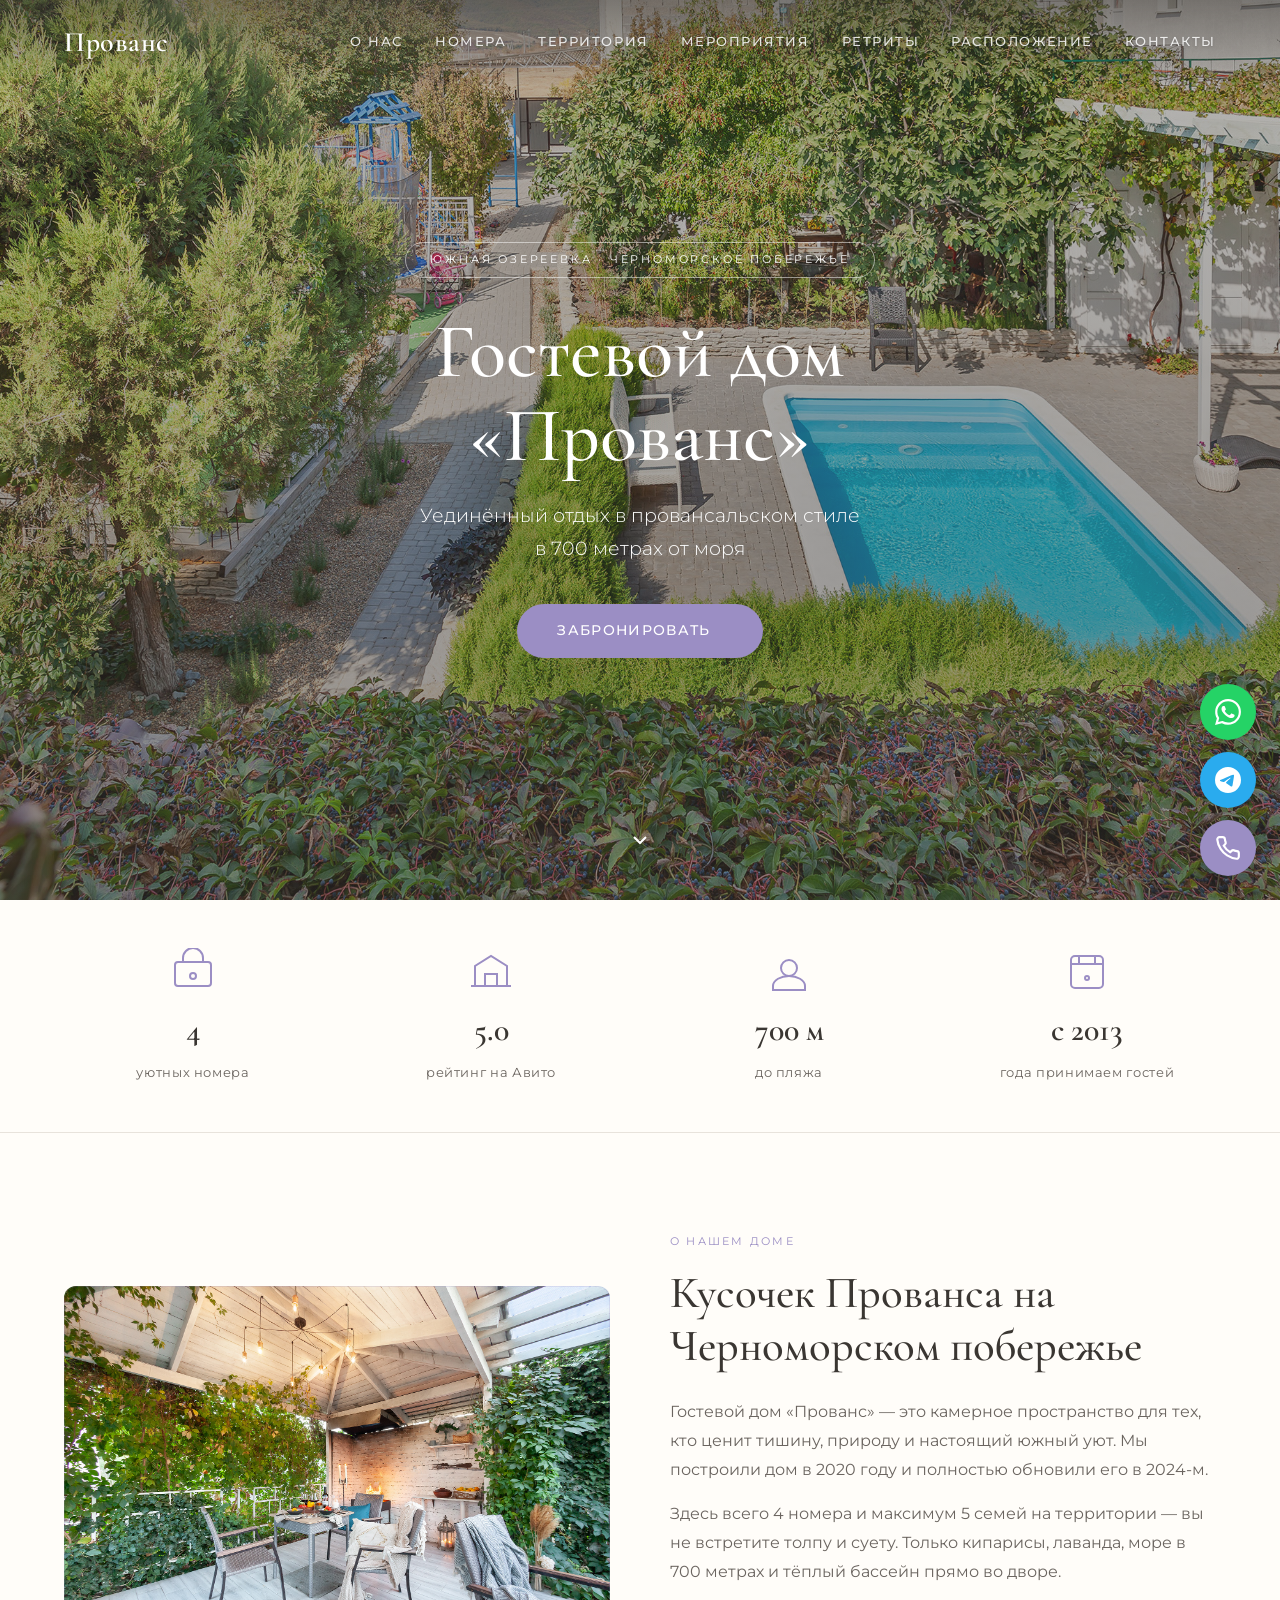
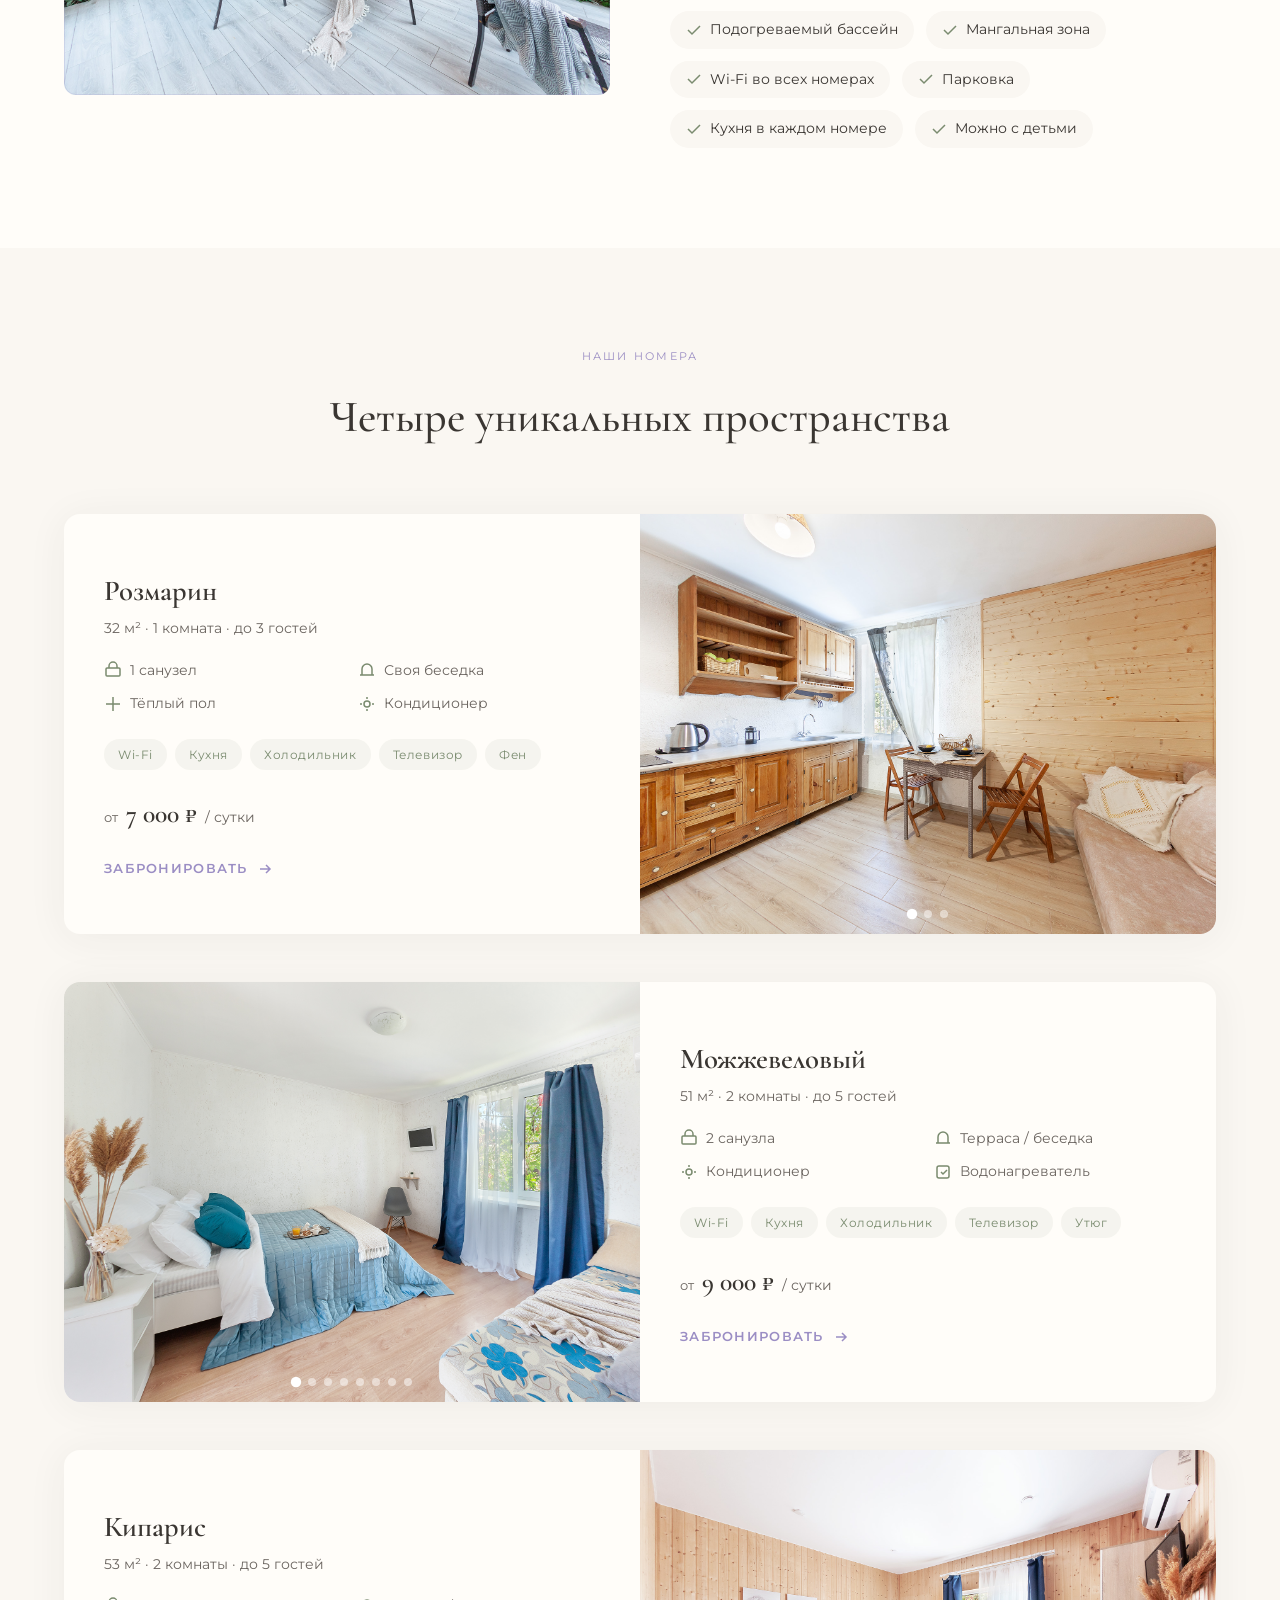
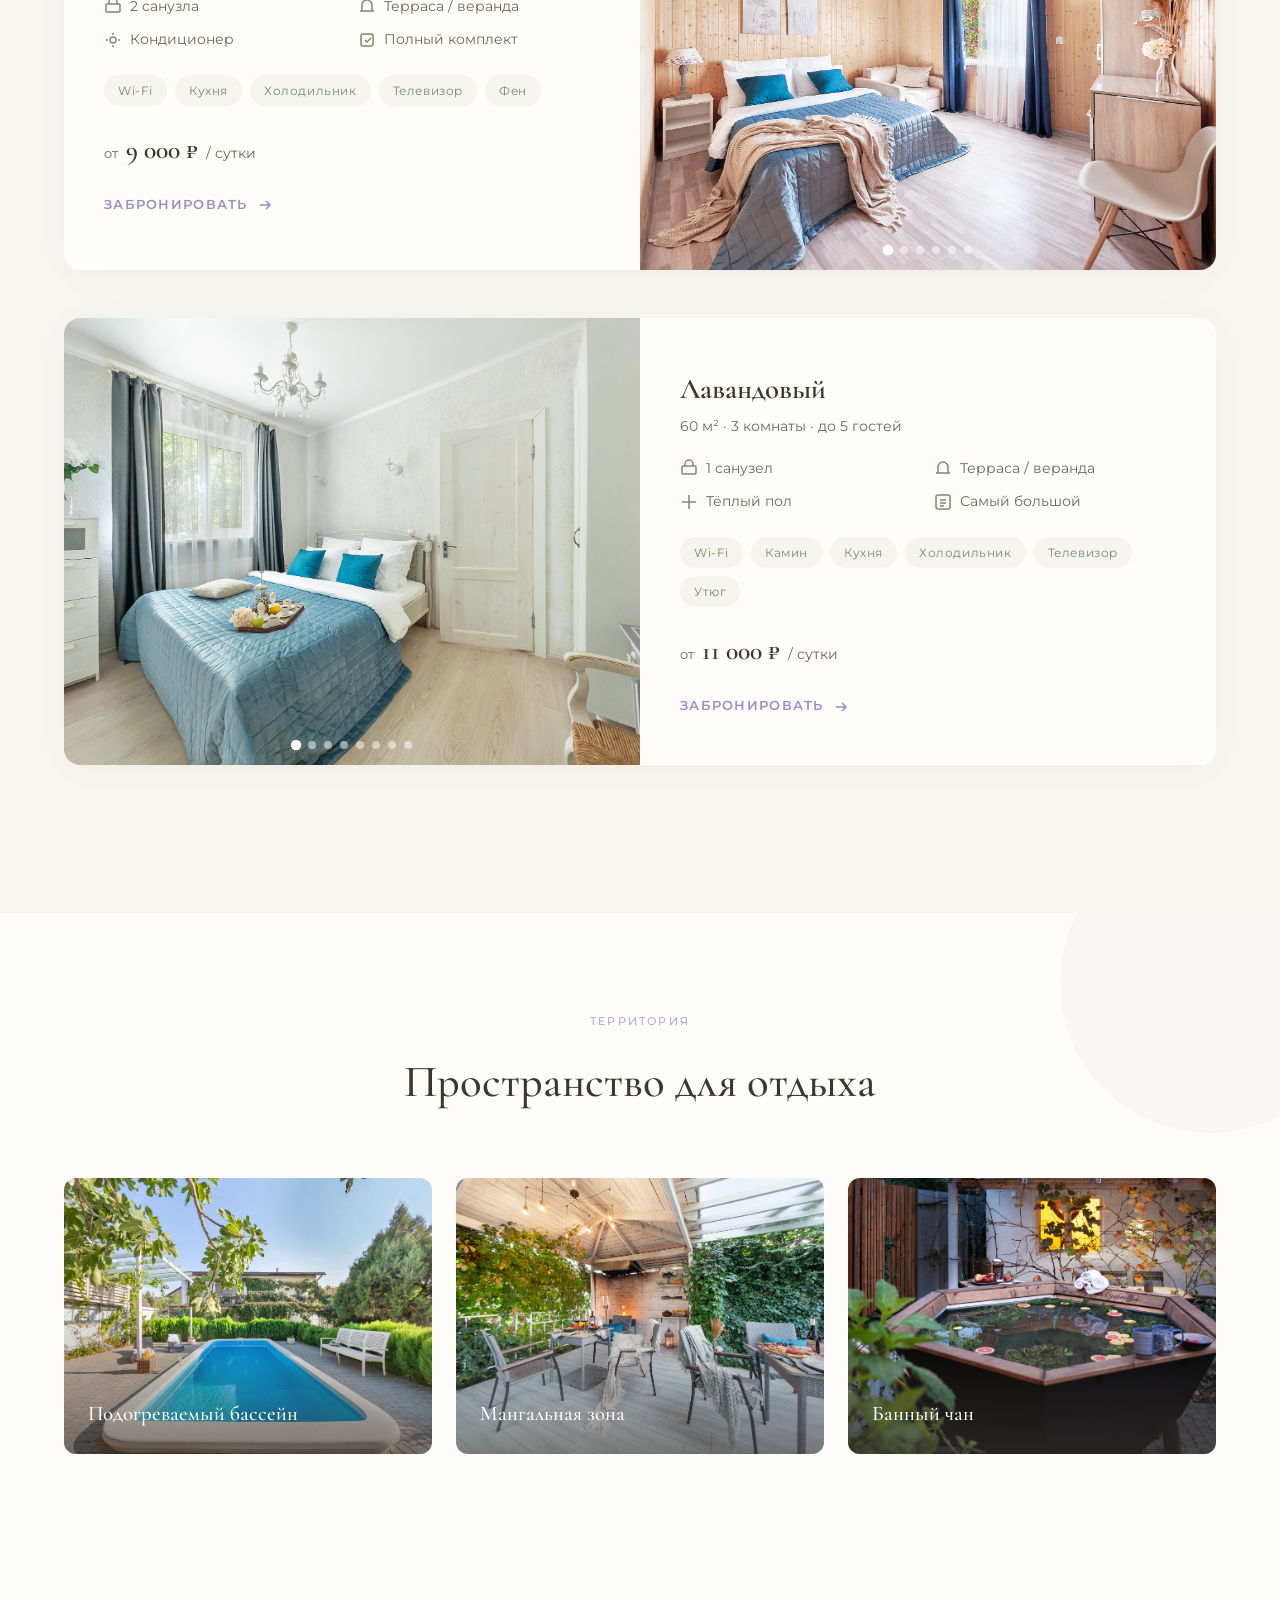
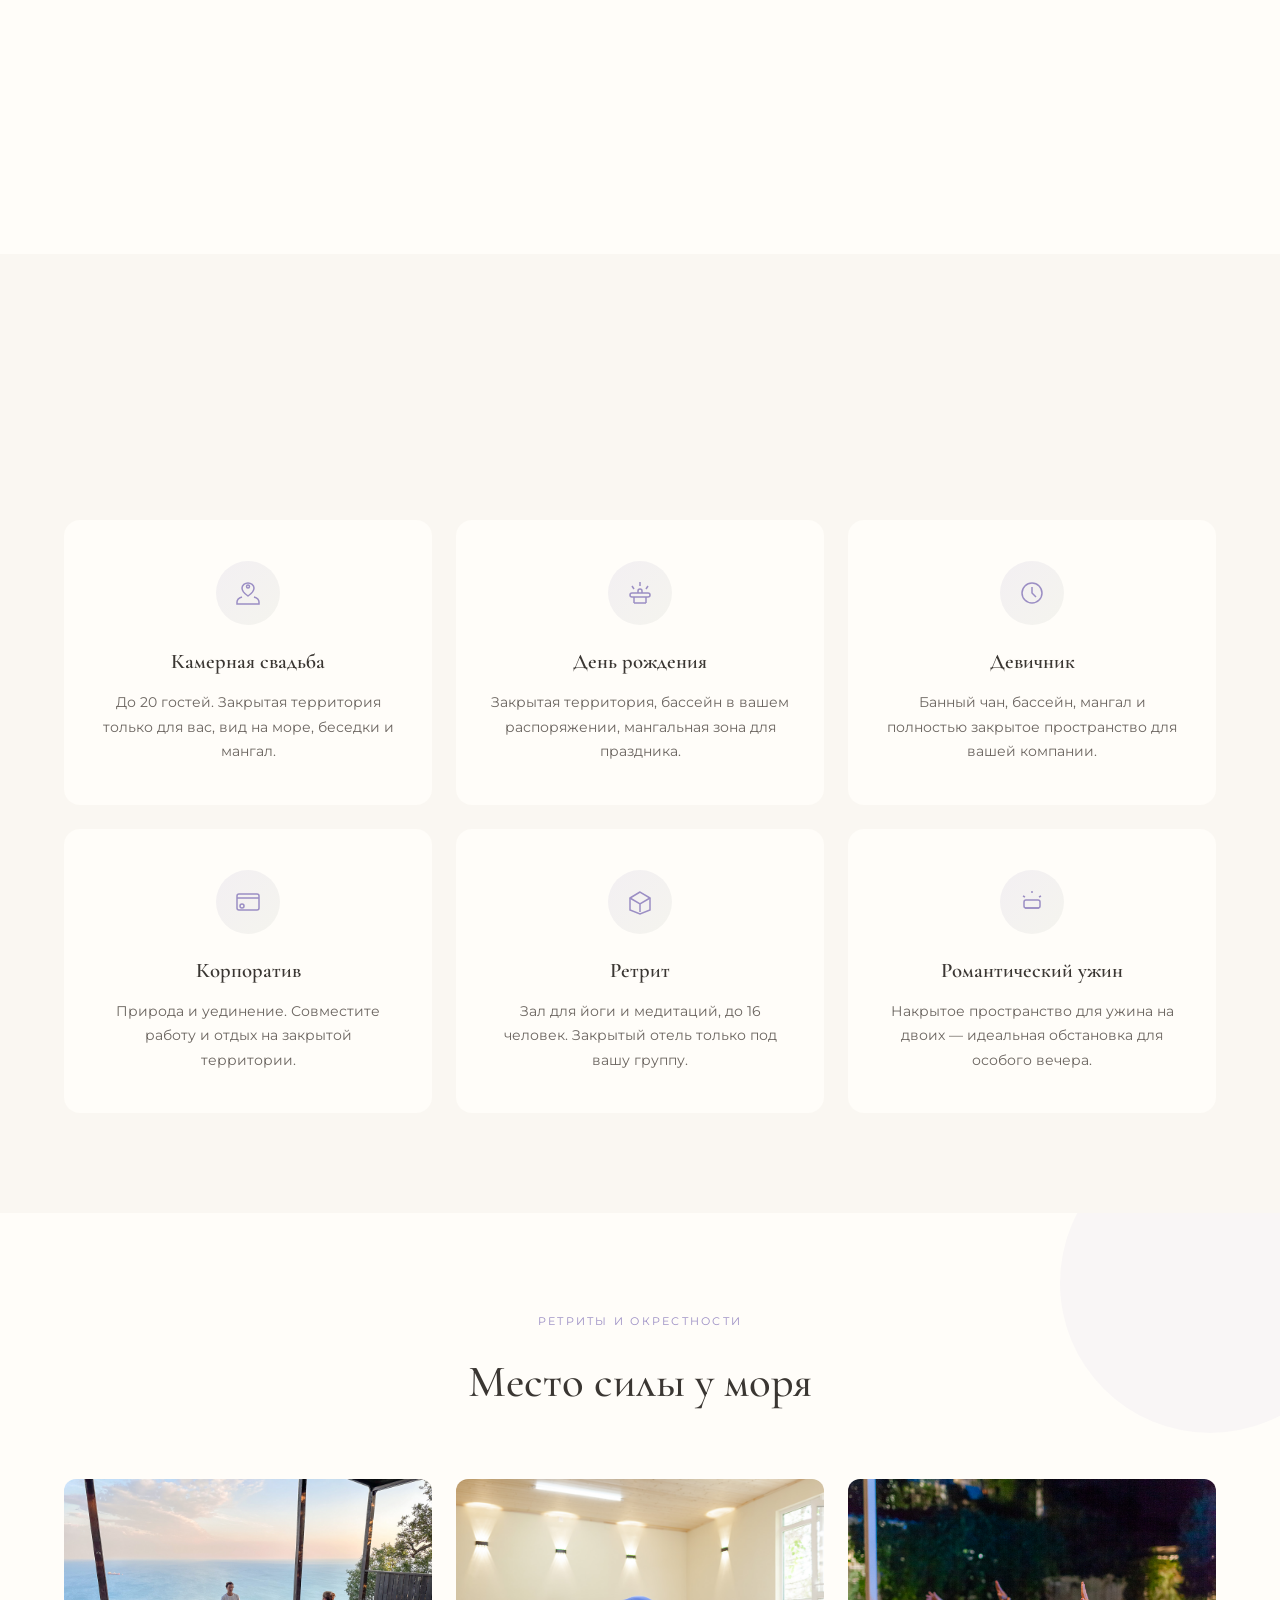
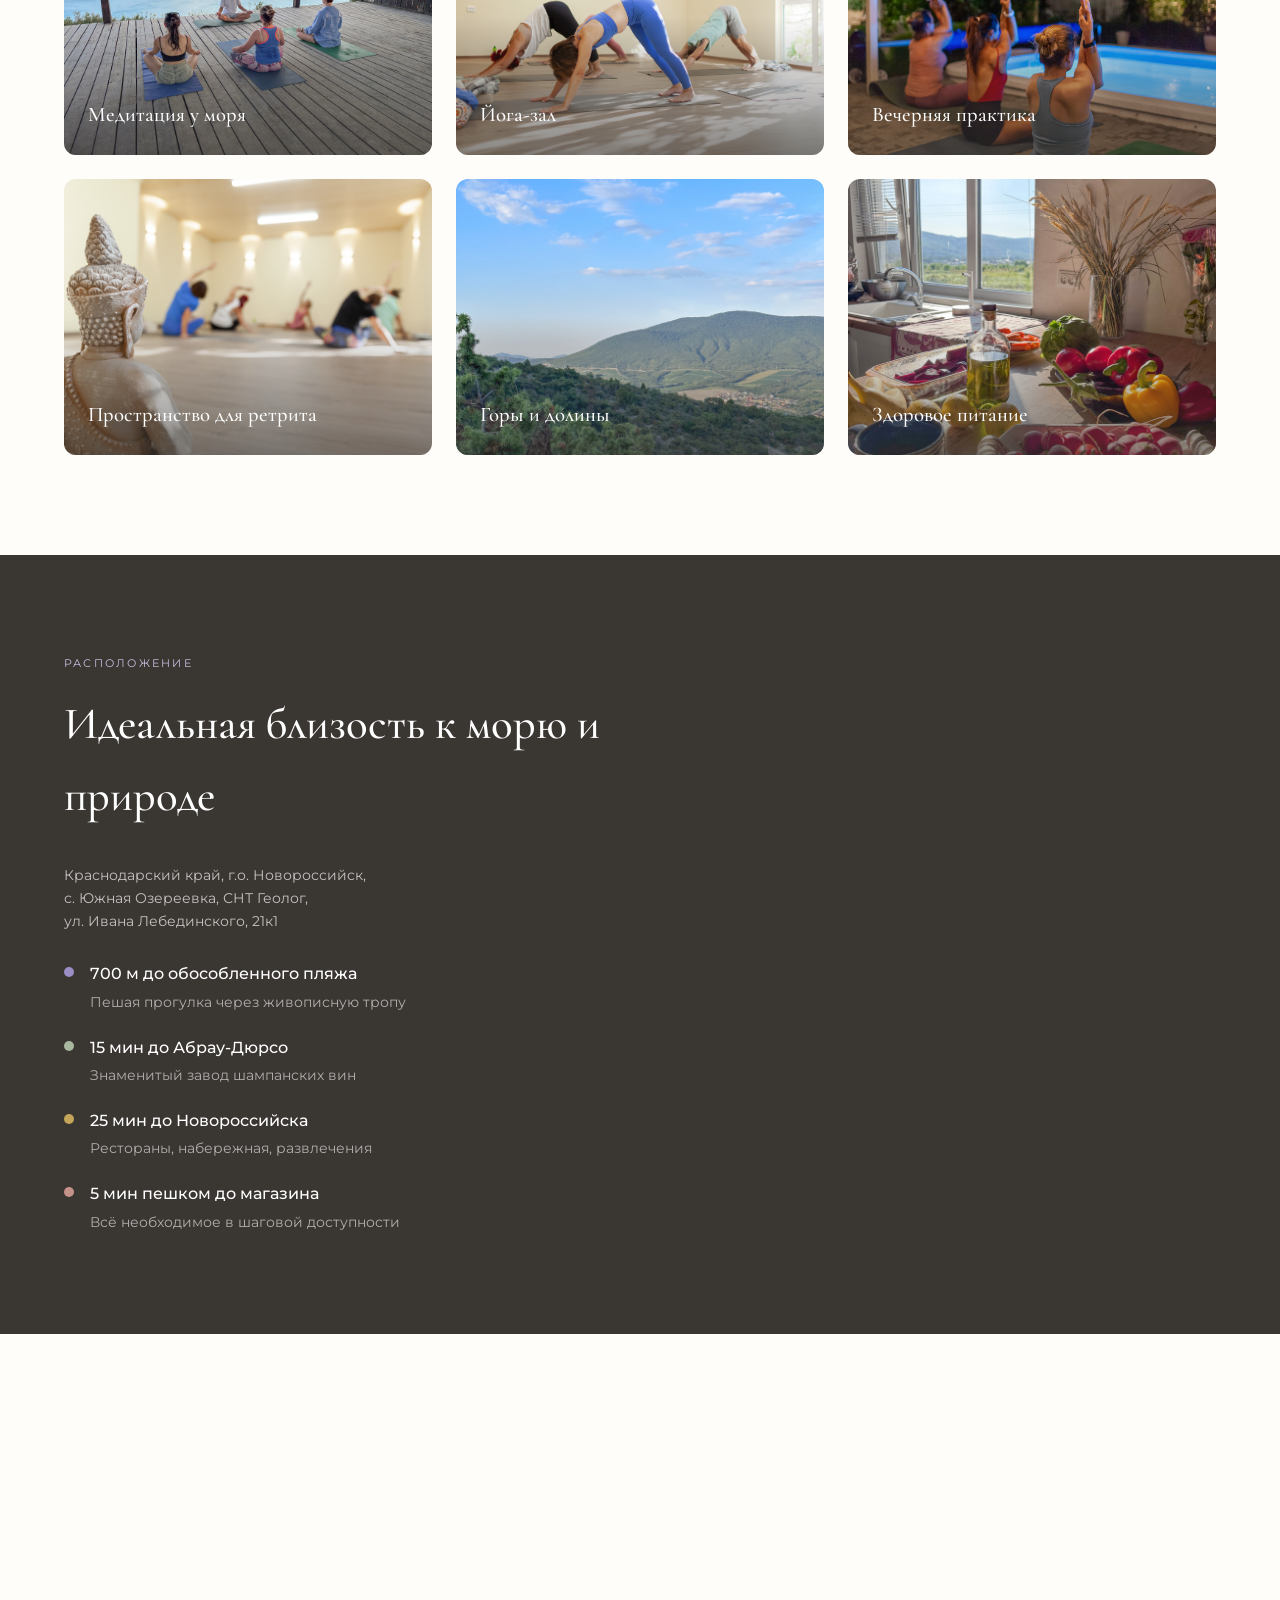
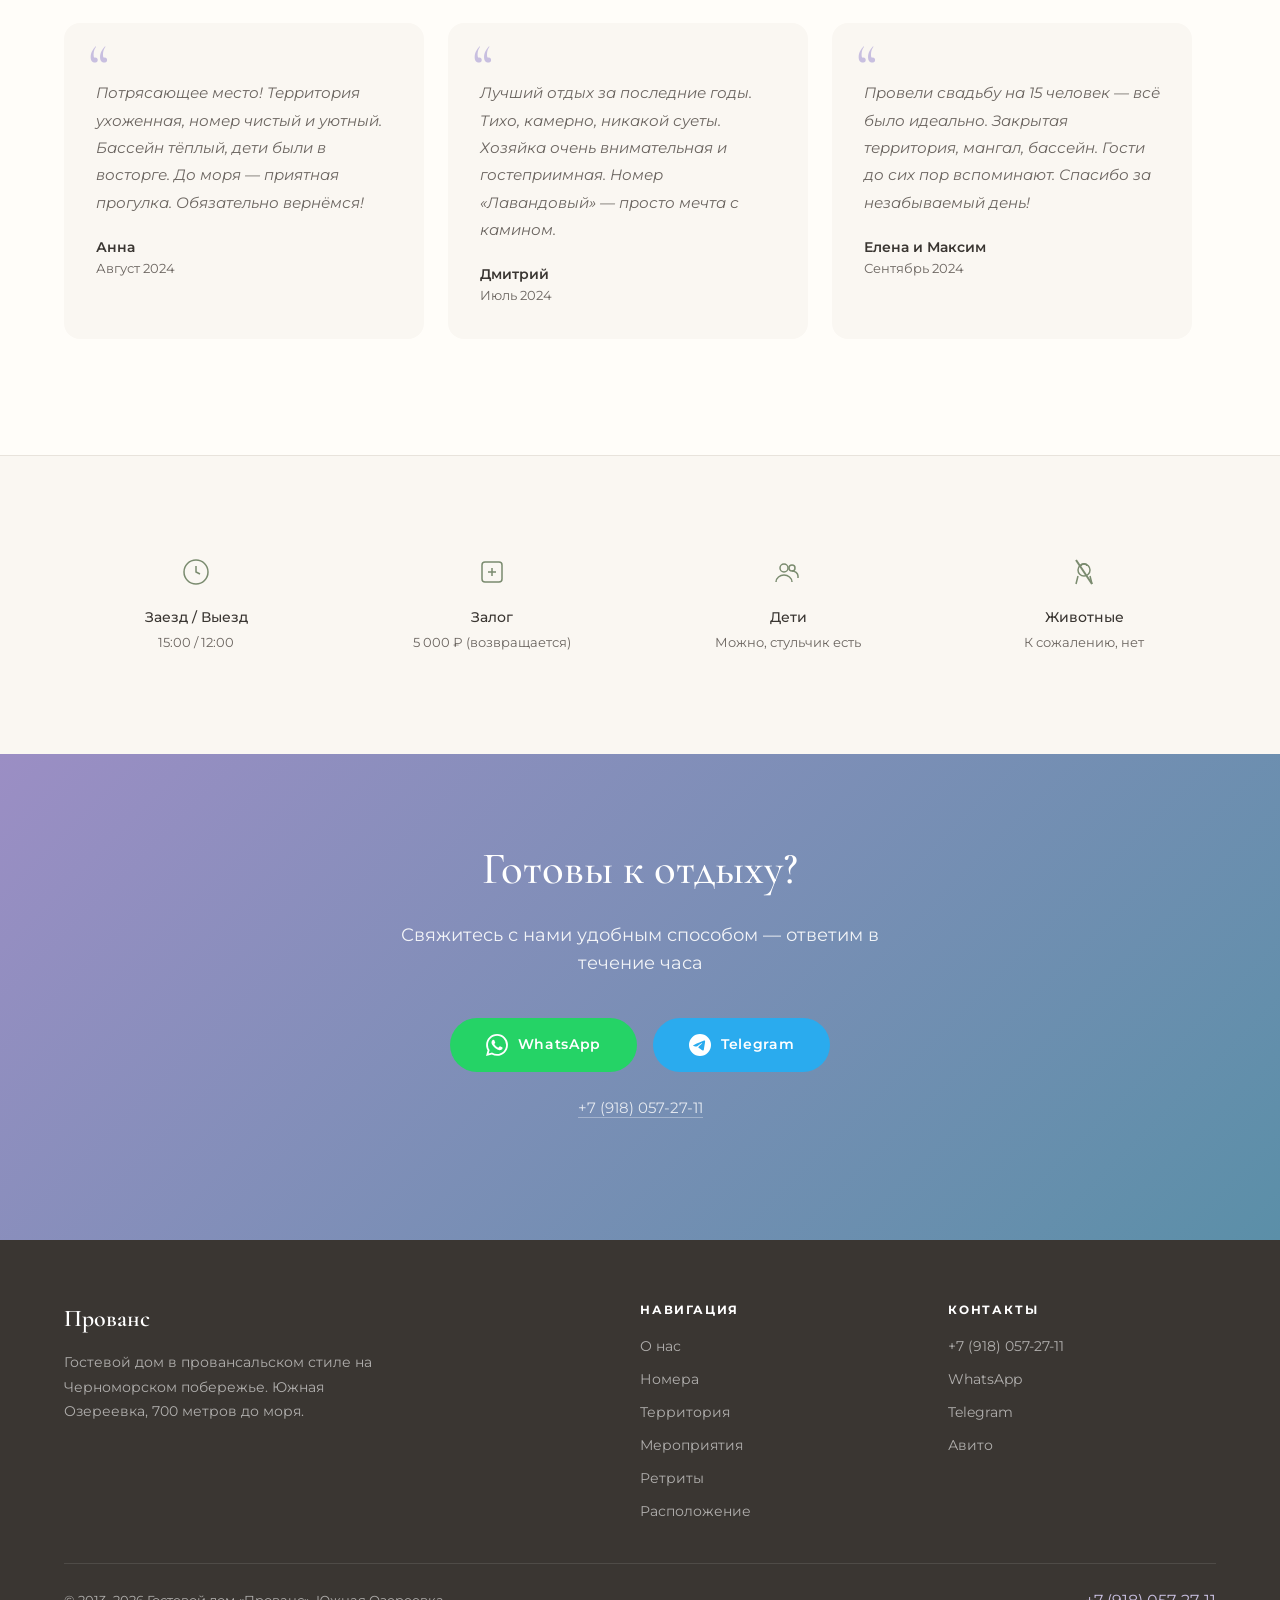
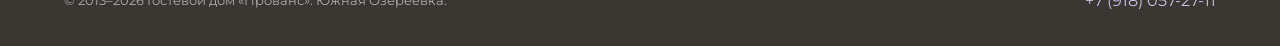
==== index.html @ cbea7a6c "feat: add retreat & surroundings section with new photos - New section with 6 photo cards: yoga hall" ====
<!DOCTYPE html>
<html lang="ru">
<head>
<meta charset="UTF-8">
<meta name="viewport" content="width=device-width, initial-scale=1.0, maximum-scale=5">
<title>Гостевой дом «Прованс» — Южная Озереевка, Черноморское побережье</title>
<meta name="description" content="Гостевой дом «Прованс» в Южной Озереевке — 4 уютных номера в провансальском стиле, подогреваемый бассейн, 700 м до моря. Рейтинг 5.0 на Авито.">
<link rel="preconnect" href="https://fonts.googleapis.com">
<link rel="preconnect" href="https://fonts.gstatic.com" crossorigin>
<link href="https://fonts.googleapis.com/css2?family=Cormorant+Garamond:ital,wght@0,400;0,500;0,600;0,700;1,400;1,500&family=Montserrat:wght@300;400;500;600&display=swap" rel="stylesheet">
<style>
*,*::before,*::after{margin:0;padding:0;box-sizing:border-box}
:root{
  --cream:#FAF7F2;
  --warm-white:#FFFDF9;
  --lavender:#9B8EC4;
  --lavender-soft:#C8BFE0;
  --olive:#7A8B6F;
  --olive-light:#A8B89E;
  --gold:#C5A55A;
  --gold-light:#E8D5A0;
  --charcoal:#3A3632;
  --warm-gray:#6B6560;
  --light-gray:#E8E3DC;
  --blue-accent:#5B8FA8;
  --sand:#D4C5A9;
  --rose:#C4928A;
  --serif:'Cormorant Garamond',Georgia,'Times New Roman',serif;
  --sans:'Montserrat','Segoe UI',Tahoma,sans-serif;
}
html{scroll-behavior:smooth;font-size:16px}
body{font-family:var(--sans);color:var(--charcoal);background:var(--cream);overflow-x:hidden;line-height:1.6}
img{max-width:100%;height:auto;display:block}
a{color:inherit;text-decoration:none}
button{cursor:pointer;border:none;background:none;font-family:inherit}

/* ===== UTILITY ===== */
.container{max-width:1200px;margin:0 auto;padding:0 24px}
.section-pad{padding:100px 0}
@media(max-width:768px){.section-pad{padding:64px 0}}

/* ===== SCROLL ANIMATIONS ===== */
.reveal{opacity:0;transform:translateY(40px);transition:opacity .8s cubic-bezier(.25,.46,.45,.94),transform .8s cubic-bezier(.25,.46,.45,.94)}
.reveal.visible{opacity:1;transform:translateY(0)}
.reveal-left{opacity:0;transform:translateX(-50px);transition:opacity .8s ease,transform .8s ease}
.reveal-left.visible{opacity:1;transform:translateX(0)}
.reveal-right{opacity:0;transform:translateX(50px);transition:opacity .8s ease,transform .8s ease}
.reveal-right.visible{opacity:1;transform:translateX(0)}
.reveal-scale{opacity:0;transform:scale(.92);transition:opacity .7s ease,transform .7s ease}
.reveal-scale.visible{opacity:1;transform:scale(1)}
@media(prefers-reduced-motion:reduce){
  .reveal,.reveal-left,.reveal-right,.reveal-scale{opacity:1;transform:none;transition:none}
}

/* ===== HEADER / NAV ===== */
.header{position:fixed;top:0;left:0;width:100%;z-index:100;padding:20px 0;transition:background .4s,padding .3s,box-shadow .3s;background:linear-gradient(180deg,rgba(58,54,50,.5) 0%,transparent 100%)}
.header.scrolled{background:rgba(250,247,242,.97);padding:12px 0;box-shadow:0 2px 30px rgba(58,54,50,.08);backdrop-filter:blur(12px)}
.header-inner{display:flex;align-items:center;justify-content:space-between}
.logo{font-family:var(--serif);font-size:1.75rem;font-weight:600;color:#fff;letter-spacing:.02em;text-shadow:0 1px 4px rgba(0,0,0,.3)}
.header.scrolled .logo{color:var(--charcoal);text-shadow:none}
.logo span{color:var(--lavender);font-style:italic}
.nav{display:flex;gap:32px;align-items:center}
.nav a{font-size:.8rem;font-weight:500;letter-spacing:.12em;text-transform:uppercase;color:rgba(255,255,255,.85);transition:color .3s;position:relative;text-shadow:0 1px 3px rgba(0,0,0,.2)}
.nav a::after{content:'';position:absolute;bottom:-4px;left:0;width:0;height:1.5px;background:var(--lavender);transition:width .3s}
.nav a:hover{color:var(--charcoal)}
.nav a:hover::after{width:100%}
.header.scrolled .nav a{color:var(--warm-gray);text-shadow:none}

.nav-toggle{display:none;flex-direction:column;gap:5px;width:28px;padding:4px 0}
.nav-toggle span{display:block;height:2px;background:#fff;border-radius:2px;transition:transform .3s,opacity .3s,background .3s}
.header.scrolled .nav-toggle span{background:var(--charcoal)}

@media(max-width:900px){
  .nav-toggle{display:flex}
  .nav{position:fixed;top:0;right:-100%;width:min(320px,85vw);height:100vh;background:var(--cream);flex-direction:column;justify-content:center;gap:40px;padding:40px;transition:right .4s cubic-bezier(.4,0,.2,1);box-shadow:-10px 0 40px rgba(0,0,0,.08)}
  .nav.open{right:0}
  .nav a{font-size:1rem;letter-spacing:.08em}
  .nav-overlay{display:none;position:fixed;inset:0;background:rgba(58,54,50,.3);z-index:99}
  .nav-overlay.open{display:block}
}

/* ===== HERO ===== */
.hero{position:relative;height:100vh;min-height:600px;display:flex;align-items:center;justify-content:center;overflow:hidden}
.hero-bg{position:absolute;inset:0}
.hero-bg img{width:100%;height:100%;object-fit:cover}
.hero-overlay{position:absolute;inset:0;background:linear-gradient(180deg,rgba(58,54,50,.35) 0%,rgba(58,54,50,.55) 100%)}
.hero-content{position:relative;z-index:2;text-align:center;color:#fff;padding:0 24px;max-width:800px}
.hero-badge{display:inline-block;font-family:var(--sans);font-size:.7rem;letter-spacing:.25em;text-transform:uppercase;border:1px solid rgba(255,255,255,.5);padding:8px 24px;border-radius:40px;margin-bottom:32px;animation:fadeDown .8s ease .3s both}
.hero h1{font-family:var(--serif);font-size:clamp(2.8rem,6vw,5rem);font-weight:500;line-height:1.1;margin-bottom:20px;animation:fadeDown .8s ease .5s both}
.hero-sub{font-size:clamp(1rem,2vw,1.2rem);font-weight:300;opacity:.9;margin-bottom:40px;animation:fadeDown .8s ease .7s both;line-height:1.7}
.hero-cta{display:inline-flex;align-items:center;gap:12px;background:var(--lavender);color:#fff;font-size:.85rem;font-weight:500;letter-spacing:.1em;text-transform:uppercase;padding:16px 40px;border-radius:50px;transition:background .3s,transform .2s;animation:fadeDown .8s ease .9s both}
.hero-cta:hover{background:var(--olive);transform:translateY(-2px)}
.hero-cta:active{transform:translateY(0)}

.hero-scroll{position:absolute;bottom:40px;left:50%;transform:translateX(-50%);z-index:2;animation:bounce 2s ease infinite}
.hero-scroll svg{width:24px;height:24px;stroke:#fff;stroke-width:2;fill:none}

@keyframes fadeDown{from{opacity:0;transform:translateY(-20px)}to{opacity:1;transform:translateY(0)}}
@keyframes bounce{0%,100%{transform:translateX(-50%) translateY(0)}50%{transform:translateX(-50%) translateY(10px)}}

/* ===== INTRO STRIP ===== */
.intro-strip{background:var(--warm-white);padding:48px 0;border-bottom:1px solid var(--light-gray)}
.intro-grid{display:grid;grid-template-columns:repeat(4,1fr);gap:40px;text-align:center}
.intro-item{display:flex;flex-direction:column;align-items:center;gap:8px}
.intro-icon{width:48px;height:48px;color:var(--lavender)}
.intro-num{font-family:var(--serif);font-size:2rem;font-weight:600;color:var(--charcoal)}
.intro-label{font-size:.8rem;color:var(--warm-gray);letter-spacing:.05em}
@media(max-width:640px){.intro-grid{grid-template-columns:repeat(2,1fr);gap:24px}}

/* ===== ABOUT ===== */
.about{background:var(--warm-white)}
.about-grid{display:grid;grid-template-columns:1fr 1fr;gap:60px;align-items:center}
.about-img{position:relative;border-radius:12px;overflow:hidden;aspect-ratio:4/3}
.about-img img{width:100%;height:100%;object-fit:cover;transition:transform .6s}
.about-img:hover img{transform:scale(1.03)}
.about-img::after{content:'';position:absolute;inset:0;border:1px solid rgba(155,142,196,.2);border-radius:12px;pointer-events:none}
.about-tag{font-family:var(--sans);font-size:.7rem;letter-spacing:.2em;text-transform:uppercase;color:var(--lavender);margin-bottom:16px}
.about h2{font-family:var(--serif);font-size:clamp(2rem,3.5vw,3rem);font-weight:500;line-height:1.2;margin-bottom:24px}
.about p{color:var(--warm-gray);line-height:1.8;margin-bottom:16px}
.about-features{display:flex;flex-wrap:wrap;gap:12px;margin-top:24px}
.about-feat{display:flex;align-items:center;gap:8px;font-size:.85rem;color:var(--charcoal);background:var(--cream);padding:8px 16px;border-radius:40px}
.about-feat svg{width:16px;height:16px;color:var(--olive);flex-shrink:0}
@media(max-width:768px){.about-grid{grid-template-columns:1fr;gap:40px}}

/* ===== ROOMS ===== */
.rooms{background:var(--cream)}
.rooms-header{text-align:center;margin-bottom:60px}
.rooms-header .about-tag{display:block}
.rooms-header h2{font-family:var(--serif);font-size:clamp(2rem,3.5vw,3rem);font-weight:500}
.room-card{display:grid;grid-template-columns:1fr 1fr;gap:0;background:var(--warm-white);border-radius:16px;overflow:hidden;margin-bottom:48px;box-shadow:0 4px 40px rgba(58,54,50,.06);transition:box-shadow .3s}
.room-card:hover{box-shadow:0 8px 50px rgba(58,54,50,.1)}
.room-card:nth-child(even){direction:rtl}
.room-card:nth-child(even)>*{direction:ltr}
.room-gallery{position:relative;min-height:420px;overflow:hidden}
.room-gallery img{position:absolute;inset:0;width:100%;height:100%;object-fit:cover;opacity:0;transition:opacity .6s}
.room-gallery img.active{opacity:1}
.room-dots{position:absolute;bottom:16px;left:50%;transform:translateX(-50%);display:flex;gap:8px;z-index:3}
.room-dot{width:8px;height:8px;border-radius:50%;background:rgba(255,255,255,.5);border:none;transition:background .3s,transform .3s;cursor:pointer}
.room-dot.active{background:#fff;transform:scale(1.3)}
.room-info{padding:48px 40px;display:flex;flex-direction:column;justify-content:center}
.room-name{font-family:var(--serif);font-size:1.8rem;font-weight:600;margin-bottom:4px}
.room-area{font-size:.85rem;color:var(--warm-gray);margin-bottom:20px}
.room-specs{display:grid;grid-template-columns:1fr 1fr;gap:12px;margin-bottom:24px}
.room-spec{display:flex;align-items:center;gap:8px;font-size:.85rem;color:var(--warm-gray)}
.room-spec svg{width:18px;height:18px;color:var(--olive);flex-shrink:0}
.room-features{display:flex;flex-wrap:wrap;gap:8px;margin-bottom:24px}
.room-feat{font-size:.75rem;letter-spacing:.05em;color:var(--olive);background:rgba(122,139,111,.08);padding:6px 14px;border-radius:30px}
.room-price{display:flex;align-items:baseline;gap:8px;margin-bottom:24px}
.room-price-from{font-size:.8rem;color:var(--warm-gray)}
.room-price-val{font-family:var(--serif);font-size:1.6rem;font-weight:600;color:var(--charcoal)}
.room-price-unit{font-size:.85rem;color:var(--warm-gray)}
.room-btn{display:inline-flex;align-items:center;gap:8px;color:var(--lavender);font-size:.8rem;font-weight:600;letter-spacing:.1em;text-transform:uppercase;transition:gap .3s,color .3s}
.room-btn:hover{gap:14px;color:var(--charcoal)}
.room-btn svg{width:18px;height:18px;transition:transform .3s}
.room-btn:hover svg{transform:translateX(4px)}
@media(max-width:768px){
  .room-card,.room-card:nth-child(even){grid-template-columns:1fr;direction:ltr}
  .room-card:nth-child(even)>*{direction:ltr}
  .room-gallery{min-height:280px}
  .room-info{padding:32px 24px}
}

/* ===== TERRITORY ===== */
.territory{background:var(--warm-white);position:relative;overflow:hidden}
.territory::before{content:'';position:absolute;top:-80px;right:-80px;width:300px;height:300px;border-radius:50%;background:rgba(155,142,196,.06);pointer-events:none}
.territory-header{text-align:center;margin-bottom:60px}
.territory-header h2{font-family:var(--serif);font-size:clamp(2rem,3.5vw,3rem);font-weight:500}
.territory-grid{display:grid;grid-template-columns:repeat(3,1fr);gap:24px}
.terr-card{position:relative;border-radius:12px;overflow:hidden;aspect-ratio:4/3;cursor:pointer}
.terr-card img{width:100%;height:100%;object-fit:cover;transition:transform .6s}
.terr-card:hover img{transform:scale(1.05)}
.terr-card-overlay{position:absolute;inset:0;background:linear-gradient(0deg,rgba(58,54,50,.6) 0%,transparent 50%);display:flex;align-items:flex-end;padding:24px}
.terr-card-title{color:#fff;font-family:var(--serif);font-size:1.3rem;font-weight:500}
@media(max-width:768px){.territory-grid{grid-template-columns:1fr 1fr;gap:16px}}
@media(max-width:480px){.territory-grid{grid-template-columns:1fr}}

/* ===== SERVICES ===== */
.services{background:var(--cream)}
.services-header{text-align:center;margin-bottom:60px}
.services-header h2{font-family:var(--serif);font-size:clamp(2rem,3.5vw,3rem);font-weight:500}
.services-grid{display:grid;grid-template-columns:repeat(3,1fr);gap:24px}
.srv-card{background:var(--warm-white);border-radius:16px;padding:40px 32px;text-align:center;transition:transform .3s,box-shadow .3s;border:1px solid transparent}
.srv-card:hover{transform:translateY(-6px);box-shadow:0 12px 40px rgba(58,54,50,.08);border-color:var(--lavender-soft)}
.srv-icon{width:64px;height:64px;margin:0 auto 20px;display:flex;align-items:center;justify-content:center;background:linear-gradient(135deg,rgba(155,142,196,.12),rgba(122,139,111,.08));border-radius:50%}
.srv-icon svg{width:28px;height:28px;color:var(--lavender)}
.srv-card h3{font-family:var(--serif);font-size:1.3rem;font-weight:600;margin-bottom:12px}
.srv-card p{font-size:.9rem;color:var(--warm-gray);line-height:1.7}
@media(max-width:768px){.services-grid{grid-template-columns:1fr 1fr;gap:16px}.srv-card{padding:28px 20px}}
@media(max-width:480px){.services-grid{grid-template-columns:1fr}}

/* ===== LOCATION ===== */
.location{background:var(--charcoal);color:#fff}
.location-grid{display:grid;grid-template-columns:1fr 1fr;gap:60px;align-items:center}
.location h2{font-family:var(--serif);font-size:clamp(2rem,3.5vw,3rem);font-weight:500;margin-bottom:32px}
.loc-items{display:flex;flex-direction:column;gap:20px}
.loc-item{display:flex;align-items:flex-start;gap:16px}
.loc-dot{width:10px;height:10px;border-radius:50%;background:var(--lavender);flex-shrink:0;margin-top:6px}
.loc-text{font-size:1rem;line-height:1.6}
.loc-text strong{display:block;font-weight:500;margin-bottom:2px}
.loc-text span{color:rgba(255,255,255,.6);font-size:.9rem}
.loc-map{border-radius:12px;overflow:hidden;aspect-ratio:4/3;background:var(--warm-gray)}
.loc-map iframe{width:100%;height:100%;border:0}
@media(max-width:768px){.location-grid{grid-template-columns:1fr;gap:40px}}

/* ===== REVIEWS ===== */
.reviews{background:var(--warm-white)}
.reviews-header{text-align:center;margin-bottom:60px}
.reviews-header h2{font-family:var(--serif);font-size:clamp(2rem,3.5vw,3rem);font-weight:500}
.reviews-rating{display:flex;align-items:center;justify-content:center;gap:12px;margin-bottom:8px}
.reviews-stars{display:flex;gap:4px;color:var(--gold)}
.reviews-stars svg{width:22px;height:22px;fill:var(--gold)}
.reviews-score{font-family:var(--serif);font-size:2.5rem;font-weight:700;color:var(--charcoal)}
.reviews-count{font-size:.9rem;color:var(--warm-gray)}
.reviews-scroll{display:flex;gap:24px;overflow-x:auto;scroll-snap-type:x mandatory;padding-bottom:16px;-webkit-overflow-scrolling:touch;scrollbar-width:none}
.reviews-scroll::-webkit-scrollbar{display:none}
.review-card{flex:0 0 360px;scroll-snap-align:start;background:var(--cream);border-radius:16px;padding:32px;position:relative}
.review-card::before{content:'\201C';font-family:var(--serif);font-size:4rem;color:var(--lavender-soft);position:absolute;top:12px;left:24px;line-height:1}
.review-text{font-size:.95rem;line-height:1.8;color:var(--warm-gray);margin-bottom:20px;padding-top:24px;font-style:italic}
.review-author{font-weight:600;font-size:.9rem}
.review-date{font-size:.8rem;color:var(--warm-gray)}
@media(max-width:480px){.review-card{flex:0 0 min(320px,85vw)}}

/* ===== RULES STRIP ===== */
.rules{background:var(--cream);border-top:1px solid var(--light-gray)}
.rules-grid{display:grid;grid-template-columns:repeat(4,1fr);gap:32px;text-align:center}
.rule-item svg{width:32px;height:32px;color:var(--olive);margin-bottom:12px}
.rule-label{font-size:.85rem;color:var(--charcoal);font-weight:500;margin-bottom:4px}
.rule-val{font-size:.8rem;color:var(--warm-gray)}
@media(max-width:640px){.rules-grid{grid-template-columns:repeat(2,1fr);gap:24px}}

/* ===== CTA ===== */
.cta-section{background:linear-gradient(135deg,var(--lavender) 0%,var(--blue-accent) 100%);color:#fff;text-align:center;padding:80px 0}
.cta-section h2{font-family:var(--serif);font-size:clamp(2rem,3.5vw,2.8rem);font-weight:500;margin-bottom:16px}
.cta-section p{font-size:1.1rem;opacity:.9;margin-bottom:40px;max-width:500px;margin-left:auto;margin-right:auto}
.cta-buttons{display:flex;gap:16px;justify-content:center;flex-wrap:wrap}
.cta-wa,.cta-tg{display:inline-flex;align-items:center;gap:10px;padding:16px 36px;border-radius:50px;font-size:.85rem;font-weight:600;letter-spacing:.05em;transition:transform .2s,box-shadow .3s}
.cta-wa{background:#25D366;color:#fff}
.cta-tg{background:#2AABEE;color:#fff}
.cta-wa:hover,.cta-tg:hover{transform:translateY(-2px);box-shadow:0 8px 24px rgba(0,0,0,.2)}
.cta-wa svg,.cta-tg svg{width:22px;height:22px}

/* ===== FOOTER ===== */
.footer{background:var(--charcoal);color:rgba(255,255,255,.6);padding:60px 0 32px}
.footer-grid{display:grid;grid-template-columns:2fr 1fr 1fr;gap:40px;margin-bottom:40px}
.footer-brand{font-family:var(--serif);font-size:1.5rem;color:#fff;font-weight:600;margin-bottom:12px}
.footer-brand span{color:var(--lavender-soft);font-style:italic}
.footer-desc{font-size:.9rem;line-height:1.7;max-width:340px}
.footer h4{color:#fff;font-size:.75rem;letter-spacing:.15em;text-transform:uppercase;margin-bottom:16px}
.footer-links{display:flex;flex-direction:column;gap:10px}
.footer-links a{font-size:.9rem;transition:color .3s}
.footer-links a:hover{color:#fff}
.footer-bottom{border-top:1px solid rgba(255,255,255,.1);padding-top:24px;display:flex;justify-content:space-between;align-items:center;font-size:.8rem}
.footer-phone{color:var(--lavender-soft);font-size:1rem}
.footer-phone:hover{color:#fff}
@media(max-width:768px){.footer-grid{grid-template-columns:1fr}.footer-bottom{flex-direction:column;gap:12px;text-align:center}}

/* ===== FLOATING CONTACT ===== */
.float-btns{position:fixed;bottom:24px;right:24px;z-index:90;display:flex;flex-direction:column;gap:12px}
.float-btn{width:56px;height:56px;border-radius:50%;display:flex;align-items:center;justify-content:center;box-shadow:0 4px 20px rgba(0,0,0,.15);transition:transform .2s,box-shadow .2s}
.float-btn:hover{transform:scale(1.1);box-shadow:0 6px 28px rgba(0,0,0,.2)}
.float-btn svg{width:26px;height:26px}
@media(max-width:640px){
  .float-btns{bottom:16px;right:16px;gap:10px}
  .float-btn{width:46px;height:46px}
  .float-btn svg{width:22px;height:22px}
}
.float-wa{background:#25D366}
.float-tg{background:#2AABEE}
.float-call{background:var(--lavender)}

/* ===== LIGHTBOX ===== */
.lightbox{display:none;position:fixed;inset:0;z-index:200;background:rgba(0,0,0,.92);align-items:center;justify-content:center}
.lightbox.open{display:flex}
.lightbox img{max-width:90vw;max-height:85vh;border-radius:8px;object-fit:contain}
.lightbox-close{position:absolute;top:24px;right:24px;color:#fff;font-size:2rem;cursor:pointer;width:48px;height:48px;display:flex;align-items:center;justify-content:center;border-radius:50%;background:rgba(255,255,255,.1);transition:background .3s}
.lightbox-close:hover{background:rgba(255,255,255,.2)}
.lightbox-nav{position:absolute;top:50%;transform:translateY(-50%);color:#fff;font-size:2rem;width:56px;height:56px;display:flex;align-items:center;justify-content:center;border-radius:50%;background:rgba(255,255,255,.08);transition:background .3s;cursor:pointer}
.lightbox-nav:hover{background:rgba(255,255,255,.15)}
.lightbox-prev{left:20px}
.lightbox-next{right:20px}
</style>
</head>
<body>

<!-- HEADER -->
<header class="header" id="header">
<div class="container header-inner">
  <a href="#" class="logo">Прованс</a>
  <nav class="nav" id="nav">
    <a href="#about">О нас</a>
    <a href="#rooms">Номера</a>
    <a href="#territory">Территория</a>
    <a href="#services">Мероприятия</a>
    <a href="#retreat">Ретриты</a>
    <a href="#location">Расположение</a>
    <a href="#contact">Контакты</a>
  </nav>
  <button class="nav-toggle" id="navToggle" aria-label="Меню">
    <span></span><span></span><span></span>
  </button>
</div>
</header>
<div class="nav-overlay" id="navOverlay"></div>

<!-- HERO -->
<section class="hero" id="hero">
  <div class="hero-bg">
    <img src="territory/IMG_0433-1.jpg" alt="Гостевой дом Прованс — территория с бассейном" loading="eager">
  </div>
  <div class="hero-overlay"></div>
  <div class="hero-content">
    <div class="hero-badge">Южная Озереевка &middot; Черноморское побережье</div>
    <h1>Гостевой дом<br>«Прованс»</h1>
    <p class="hero-sub">Уединённый отдых в провансальском стиле<br>в 700 метрах от моря</p>
    <a href="https://wa.me/79180572711" class="hero-cta" target="_blank" rel="noopener">
      Забронировать
      <svg viewBox="0 0 24 24" fill="none" stroke="currentColor" stroke-width="2"><path d="M5 12h14M12 5l7 7-7 7"/></svg>
    </a>
  </div>
  <a href="#about" class="hero-scroll" aria-label="Прокрутить вниз">
    <svg viewBox="0 0 24 24"><path d="M6 9l6 6 6-6"/></svg>
  </a>
</section>

<!-- INTRO STRIP -->
<section class="intro-strip">
<div class="container">
  <div class="intro-grid">
    <div class="intro-item reveal">
      <svg class="intro-icon" viewBox="0 0 48 48" fill="none" stroke="currentColor" stroke-width="2"><rect x="6" y="14" width="36" height="24" rx="3"/><path d="M14 14V10a10 10 0 0120 0v4"/><circle cx="24" cy="28" r="3"/></svg>
      <div class="intro-num">4</div>
      <div class="intro-label">уютных номера</div>
    </div>
    <div class="intro-item reveal" style="transition-delay:.1s">
      <svg class="intro-icon" viewBox="0 0 48 48" fill="none" stroke="currentColor" stroke-width="2"><path d="M4 38h40M8 38V18l16-10 16 10v20"/><path d="M18 38V26h12v12"/></svg>
      <div class="intro-num">5.0</div>
      <div class="intro-label">рейтинг на Авито</div>
    </div>
    <div class="intro-item reveal" style="transition-delay:.2s">
      <svg class="intro-icon" viewBox="0 0 48 48" fill="none" stroke="currentColor" stroke-width="2"><circle cx="24" cy="20" r="8"/><path d="M24 28c-8 0-16 4-16 10v4h32v-4c0-6-8-10-16-10z"/></svg>
      <div class="intro-num">700 м</div>
      <div class="intro-label">до пляжа</div>
    </div>
    <div class="intro-item reveal" style="transition-delay:.3s">
      <svg class="intro-icon" viewBox="0 0 48 48" fill="none" stroke="currentColor" stroke-width="2"><rect x="8" y="8" width="32" height="32" rx="4"/><path d="M8 16h32M16 8v8M32 8v8"/><circle cx="24" cy="30" r="2"/></svg>
      <div class="intro-num">с 2013</div>
      <div class="intro-label">года принимаем гостей</div>
    </div>
  </div>
</div>
</section>

<!-- ABOUT -->
<section class="about section-pad" id="about">
<div class="container">
  <div class="about-grid">
    <div class="about-img reveal-left">
      <img src="bbq/IMG_9245-1.jpg" alt="Мангальная беседка в стиле Прованс" loading="lazy">
    </div>
    <div class="reveal-right">
      <div class="about-tag">О нашем доме</div>
      <h2>Кусочек Прованса на Черноморском побережье</h2>
      <p>Гостевой дом «Прованс» — это камерное пространство для тех, кто ценит тишину, природу и настоящий южный уют. Мы построили дом в 2020 году и полностью обновили его в 2024-м.</p>
      <p>Здесь всего 4 номера и максимум 5 семей на территории — вы не встретите толпу и суету. Только кипарисы, лаванда, море в 700 метрах и тёплый бассейн прямо во дворе.</p>
      <div class="about-features">
        <div class="about-feat">
          <svg viewBox="0 0 16 16" fill="none" stroke="currentColor" stroke-width="1.5"><path d="M2 8l4 4 8-8"/></svg>
          Подогреваемый бассейн
        </div>
        <div class="about-feat">
          <svg viewBox="0 0 16 16" fill="none" stroke="currentColor" stroke-width="1.5"><path d="M2 8l4 4 8-8"/></svg>
          Мангальная зона
        </div>
        <div class="about-feat">
          <svg viewBox="0 0 16 16" fill="none" stroke="currentColor" stroke-width="1.5"><path d="M2 8l4 4 8-8"/></svg>
          Wi-Fi во всех номерах
        </div>
        <div class="about-feat">
          <svg viewBox="0 0 16 16" fill="none" stroke="currentColor" stroke-width="1.5"><path d="M2 8l4 4 8-8"/></svg>
          Парковка
        </div>
        <div class="about-feat">
          <svg viewBox="0 0 16 16" fill="none" stroke="currentColor" stroke-width="1.5"><path d="M2 8l4 4 8-8"/></svg>
          Кухня в каждом номере
        </div>
        <div class="about-feat">
          <svg viewBox="0 0 16 16" fill="none" stroke="currentColor" stroke-width="1.5"><path d="M2 8l4 4 8-8"/></svg>
          Можно с детьми
        </div>
      </div>
    </div>
  </div>
</div>
</section>

<!-- ROOMS -->
<section class="rooms section-pad" id="rooms">
<div class="container">
  <div class="rooms-header reveal">
    <div class="about-tag">Наши номера</div>
    <h2>Четыре уникальных пространства</h2>
  </div>

  <!-- Розмарин -->
  <div class="room-card reveal">
    <div class="room-gallery" data-room="rozmarin">
      <img src="rozmarin/IMG_9882-1.jpg" alt="Номер Розмарин — кухня" class="active" loading="lazy">
      <img src="rozmarin/IMG_9828-1.jpg" alt="Розмарин — интерьер" loading="lazy">
      <img src="rozmarin/IMG_9864-1.jpg" alt="Розмарин — комната" loading="lazy">
      <div class="room-dots">
        <button class="room-dot active" data-idx="0" aria-label="Фото 1"></button>
        <button class="room-dot" data-idx="1" aria-label="Фото 2"></button>
        <button class="room-dot" data-idx="2" aria-label="Фото 3"></button>
      </div>
    </div>
    <div class="room-info">
      <div class="room-name">Розмарин</div>
      <div class="room-area">32 м² &middot; 1 комната &middot; до 3 гостей</div>
      <div class="room-specs">
        <div class="room-spec">
          <svg viewBox="0 0 18 18" fill="none" stroke="currentColor" stroke-width="1.5"><rect x="2" y="7" width="14" height="8" rx="1"/><path d="M5 7V5a4 4 0 018 0v2"/></svg>
          1 санузел
        </div>
        <div class="room-spec">
          <svg viewBox="0 0 18 18" fill="none" stroke="currentColor" stroke-width="1.5"><path d="M2 14h14M4 14V8a5 5 0 0110 0v6"/></svg>
          Своя беседка
        </div>
        <div class="room-spec">
          <svg viewBox="0 0 18 18" fill="none" stroke="currentColor" stroke-width="1.5"><path d="M9 2v14M2 9h14"/></svg>
          Тёплый пол
        </div>
        <div class="room-spec">
          <svg viewBox="0 0 18 18" fill="none" stroke="currentColor" stroke-width="1.5"><circle cx="9" cy="9" r="3"/><path d="M9 2v2M9 14v2M2 9h2M14 9h2"/></svg>
          Кондиционер
        </div>
      </div>
      <div class="room-features">
        <span class="room-feat">Wi-Fi</span>
        <span class="room-feat">Кухня</span>
        <span class="room-feat">Холодильник</span>
        <span class="room-feat">Телевизор</span>
        <span class="room-feat">Фен</span>
      </div>
      <div class="room-price">
        <span class="room-price-from">от</span>
        <span class="room-price-val">7 000 ₽</span>
        <span class="room-price-unit">/ сутки</span>
      </div>
      <a href="https://wa.me/79180572711?text=%D0%97%D0%B4%D1%80%D0%B0%D0%B2%D1%81%D1%82%D0%B2%D1%83%D0%B9%D1%82%D0%B5!%20%D0%98%D0%BD%D1%82%D0%B5%D1%80%D0%B5%D1%81%D1%83%D0%B5%D1%82%20%D0%BD%D0%BE%D0%BC%D0%B5%D1%80%20%D0%A0%D0%BE%D0%B7%D0%BC%D0%B0%D1%80%D0%B8%D0%BD" class="room-btn" target="_blank" rel="noopener">
        Забронировать
        <svg viewBox="0 0 18 18" fill="none" stroke="currentColor" stroke-width="1.5"><path d="M4 9h10M10 5l4 4-4 4"/></svg>
      </a>
    </div>
  </div>

  <!-- Можжевеловый -->
  <div class="room-card reveal">
    <div class="room-gallery" data-room="mojjeveloviy">
      <img src="mozhzheveloviy/IMG_9537-1.jpg" alt="Номер Можжевеловый — спальня" class="active" loading="lazy">
      <img src="mozhzheveloviy/IMG_9546-1.jpg" alt="Можжевеловый — гостиная" loading="lazy">
      <img src="mozhzheveloviy/IMG_0413-1.jpg" alt="Можжевеловый — кухня" loading="lazy">
      <img src="mozhzheveloviy/IMG_0427-1.jpg" alt="Можжевеловый — интерьер" loading="lazy">
      <img src="mozhzheveloviy/IMG_0431-1.jpg" alt="Можжевеловый — детали" loading="lazy">
      <img src="mozhzheveloviy/IMG_9589-1.jpg" alt="Можжевеловый — вид" loading="lazy">
      <img src="mozhzheveloviy/IMG_9595-1.jpg" alt="Можжевеловый — обзор" loading="lazy">
      <img src="mozhzheveloviy/IMG_9631-1.jpg" alt="Можжевеловый — ванная" loading="lazy">
      <div class="room-dots">
        <button class="room-dot active" data-idx="0" aria-label="Фото 1"></button>
        <button class="room-dot" data-idx="1" aria-label="Фото 2"></button>
        <button class="room-dot" data-idx="2" aria-label="Фото 3"></button>
        <button class="room-dot" data-idx="3" aria-label="Фото 4"></button>
        <button class="room-dot" data-idx="4" aria-label="Фото 5"></button>
        <button class="room-dot" data-idx="5" aria-label="Фото 6"></button>
        <button class="room-dot" data-idx="6" aria-label="Фото 7"></button>
        <button class="room-dot" data-idx="7" aria-label="Фото 8"></button>
      </div>
    </div>
    <div class="room-info">
      <div class="room-name">Можжевеловый</div>
      <div class="room-area">51 м² &middot; 2 комнаты &middot; до 5 гостей</div>
      <div class="room-specs">
        <div class="room-spec">
          <svg viewBox="0 0 18 18" fill="none" stroke="currentColor" stroke-width="1.5"><rect x="2" y="7" width="14" height="8" rx="1"/><path d="M5 7V5a4 4 0 018 0v2"/></svg>
          2 санузла
        </div>
        <div class="room-spec">
          <svg viewBox="0 0 18 18" fill="none" stroke="currentColor" stroke-width="1.5"><path d="M2 14h14M4 14V8a5 5 0 0110 0v6"/></svg>
          Терраса / беседка
        </div>
        <div class="room-spec">
          <svg viewBox="0 0 18 18" fill="none" stroke="currentColor" stroke-width="1.5"><circle cx="9" cy="9" r="3"/><path d="M9 2v2M9 14v2M2 9h2M14 9h2"/></svg>
          Кондиционер
        </div>
        <div class="room-spec">
          <svg viewBox="0 0 18 18" fill="none" stroke="currentColor" stroke-width="1.5"><rect x="3" y="3" width="12" height="12" rx="2"/><path d="M7 9l2 2 4-4"/></svg>
          Водонагреватель
        </div>
      </div>
      <div class="room-features">
        <span class="room-feat">Wi-Fi</span>
        <span class="room-feat">Кухня</span>
        <span class="room-feat">Холодильник</span>
        <span class="room-feat">Телевизор</span>
        <span class="room-feat">Утюг</span>
      </div>
      <div class="room-price">
        <span class="room-price-from">от</span>
        <span class="room-price-val">9 000 ₽</span>
        <span class="room-price-unit">/ сутки</span>
      </div>
      <a href="https://wa.me/79180572711?text=%D0%97%D0%B4%D1%80%D0%B0%D0%B2%D1%81%D1%82%D0%B2%D1%83%D0%B9%D1%82%D0%B5!%20%D0%98%D0%BD%D1%82%D0%B5%D1%80%D0%B5%D1%81%D1%83%D0%B5%D1%82%20%D0%BD%D0%BE%D0%BC%D0%B5%D1%80%20%D0%9C%D0%BE%D0%B6%D0%B6%D0%B5%D0%B2%D0%B5%D0%BB%D0%BE%D0%B2%D1%8B%D0%B9" class="room-btn" target="_blank" rel="noopener">
        Забронировать
        <svg viewBox="0 0 18 18" fill="none" stroke="currentColor" stroke-width="1.5"><path d="M4 9h10M10 5l4 4-4 4"/></svg>
      </a>
    </div>
  </div>

  <!-- Кипарис -->
  <div class="room-card reveal">
    <div class="room-gallery" data-room="kiparis">
      <img src="kiparis/IMG_9416-1.jpg" alt="Номер Кипарис — спальня" class="active" loading="lazy">
      <img src="kiparis/IMG_9482-1.jpg" alt="Кипарис — комната" loading="lazy">
      <img src="kiparis/IMG_9497-1.jpg" alt="Кипарис — интерьер" loading="lazy">
      <img src="kiparis/IMG_9461-1.jpg" alt="Кипарис — детали" loading="lazy">
      <img src="kiparis/IMG_9654-1.jpg" alt="Кипарис — вид" loading="lazy">
      <img src="kiparis/IMG_9685-1.jpg" alt="Кипарис — обзор" loading="lazy">
      <div class="room-dots">
        <button class="room-dot active" data-idx="0" aria-label="Фото 1"></button>
        <button class="room-dot" data-idx="1" aria-label="Фото 2"></button>
        <button class="room-dot" data-idx="2" aria-label="Фото 3"></button>
        <button class="room-dot" data-idx="3" aria-label="Фото 4"></button>
        <button class="room-dot" data-idx="4" aria-label="Фото 5"></button>
        <button class="room-dot" data-idx="5" aria-label="Фото 6"></button>
      </div>
    </div>
    <div class="room-info">
      <div class="room-name">Кипарис</div>
      <div class="room-area">53 м² &middot; 2 комнаты &middot; до 5 гостей</div>
      <div class="room-specs">
        <div class="room-spec">
          <svg viewBox="0 0 18 18" fill="none" stroke="currentColor" stroke-width="1.5"><rect x="2" y="7" width="14" height="8" rx="1"/><path d="M5 7V5a4 4 0 018 0v2"/></svg>
          2 санузла
        </div>
        <div class="room-spec">
          <svg viewBox="0 0 18 18" fill="none" stroke="currentColor" stroke-width="1.5"><path d="M2 14h14M4 14V8a5 5 0 0110 0v6"/></svg>
          Терраса / веранда
        </div>
        <div class="room-spec">
          <svg viewBox="0 0 18 18" fill="none" stroke="currentColor" stroke-width="1.5"><circle cx="9" cy="9" r="3"/><path d="M9 2v2M9 14v2M2 9h2M14 9h2"/></svg>
          Кондиционер
        </div>
        <div class="room-spec">
          <svg viewBox="0 0 18 18" fill="none" stroke="currentColor" stroke-width="1.5"><rect x="3" y="3" width="12" height="12" rx="2"/><path d="M7 9l2 2 4-4"/></svg>
          Полный комплект
        </div>
      </div>
      <div class="room-features">
        <span class="room-feat">Wi-Fi</span>
        <span class="room-feat">Кухня</span>
        <span class="room-feat">Холодильник</span>
        <span class="room-feat">Телевизор</span>
        <span class="room-feat">Фен</span>
      </div>
      <div class="room-price">
        <span class="room-price-from">от</span>
        <span class="room-price-val">9 000 ₽</span>
        <span class="room-price-unit">/ сутки</span>
      </div>
      <a href="https://wa.me/79180572711?text=%D0%97%D0%B4%D1%80%D0%B0%D0%B2%D1%81%D1%82%D0%B2%D1%83%D0%B9%D1%82%D0%B5!%20%D0%98%D0%BD%D1%82%D0%B5%D1%80%D0%B5%D1%81%D1%83%D0%B5%D1%82%20%D0%BD%D0%BE%D0%BC%D0%B5%D1%80%20%D0%9A%D0%B8%D0%BF%D0%B0%D1%80%D0%B8%D1%81" class="room-btn" target="_blank" rel="noopener">
        Забронировать
        <svg viewBox="0 0 18 18" fill="none" stroke="currentColor" stroke-width="1.5"><path d="M4 9h10M10 5l4 4-4 4"/></svg>
      </a>
    </div>
  </div>

  <!-- Лавандовый -->
  <div class="room-card reveal">
    <div class="room-gallery" data-room="lavandoviy">
      <img src="lavandoviy/IMG_9913-1.jpg" alt="Номер Лавандовый — спальня" class="active" loading="lazy">
      <img src="lavandoviy/IMG_0086-1.jpg" alt="Лавандовый — гостиная с камином" loading="lazy">
      <img src="lavandoviy/IMG_0069-1.jpg" alt="Лавандовый — сервировка" loading="lazy">
      <img src="lavandoviy/IMG_0027-1.jpg" alt="Лавандовый — столовая" loading="lazy">
      <img src="lavandoviy/IMG_0623-1.jpg" alt="Лавандовый — кухня" loading="lazy">
      <img src="lavandoviy/IMG_0191-1.jpg" alt="Лавандовый — детали" loading="lazy">
      <img src="lavandoviy/IMG_9950-1.jpg" alt="Лавандовый — интерьер" loading="lazy">
      <img src="lavandoviy/IMG_9992-1.jpg" alt="Лавандовый — обзор" loading="lazy">
      <div class="room-dots">
        <button class="room-dot active" data-idx="0" aria-label="Фото 1"></button>
        <button class="room-dot" data-idx="1" aria-label="Фото 2"></button>
        <button class="room-dot" data-idx="2" aria-label="Фото 3"></button>
        <button class="room-dot" data-idx="3" aria-label="Фото 4"></button>
        <button class="room-dot" data-idx="4" aria-label="Фото 5"></button>
        <button class="room-dot" data-idx="5" aria-label="Фото 6"></button>
        <button class="room-dot" data-idx="6" aria-label="Фото 7"></button>
        <button class="room-dot" data-idx="7" aria-label="Фото 8"></button>
      </div>
    </div>
    <div class="room-info">
      <div class="room-name">Лавандовый</div>
      <div class="room-area">60 м² &middot; 3 комнаты &middot; до 5 гостей</div>
      <div class="room-specs">
        <div class="room-spec">
          <svg viewBox="0 0 18 18" fill="none" stroke="currentColor" stroke-width="1.5"><rect x="2" y="7" width="14" height="8" rx="1"/><path d="M5 7V5a4 4 0 018 0v2"/></svg>
          1 санузел
        </div>
        <div class="room-spec">
          <svg viewBox="0 0 18 18" fill="none" stroke="currentColor" stroke-width="1.5"><path d="M2 14h14M4 14V8a5 5 0 0110 0v6"/></svg>
          Терраса / веранда
        </div>
        <div class="room-spec">
          <svg viewBox="0 0 18 18" fill="none" stroke="currentColor" stroke-width="1.5"><path d="M9 2v14M2 9h14"/></svg>
          Тёплый пол
        </div>
        <div class="room-spec">
          <svg viewBox="0 0 18 18" fill="none" stroke="currentColor" stroke-width="1.5"><rect x="2" y="2" width="14" height="14" rx="2"/><path d="M6 10h6M6 7h6M6 13h4"/></svg>
          Самый большой
        </div>
      </div>
      <div class="room-features">
        <span class="room-feat">Wi-Fi</span>
        <span class="room-feat">Камин</span>
        <span class="room-feat">Кухня</span>
        <span class="room-feat">Холодильник</span>
        <span class="room-feat">Телевизор</span>
        <span class="room-feat">Утюг</span>
      </div>
      <div class="room-price">
        <span class="room-price-from">от</span>
        <span class="room-price-val">11 000 ₽</span>
        <span class="room-price-unit">/ сутки</span>
      </div>
      <a href="https://wa.me/79180572711?text=%D0%97%D0%B4%D1%80%D0%B0%D0%B2%D1%81%D1%82%D0%B2%D1%83%D0%B9%D1%82%D0%B5!%20%D0%98%D0%BD%D1%82%D0%B5%D1%80%D0%B5%D1%81%D1%83%D0%B5%D1%82%20%D0%BD%D0%BE%D0%BC%D0%B5%D1%80%20%D0%9B%D0%B0%D0%B2%D0%B0%D0%BD%D0%B4%D0%BE%D0%B2%D1%8B%D0%B9" class="room-btn" target="_blank" rel="noopener">
        Забронировать
        <svg viewBox="0 0 18 18" fill="none" stroke="currentColor" stroke-width="1.5"><path d="M4 9h10M10 5l4 4-4 4"/></svg>
      </a>
    </div>
  </div>

</div>
</section>

<!-- TERRITORY -->
<section class="territory section-pad" id="territory">
<div class="container">
  <div class="territory-header reveal">
    <div class="about-tag">Территория</div>
    <h2>Пространство для отдыха</h2>
  </div>
  <div class="territory-grid">
    <div class="terr-card reveal-scale" style="transition-delay:.1s">
      <img src="pool/IMG_0308-1.jpg" alt="Подогреваемый бассейн" loading="lazy">
      <div class="terr-card-overlay"><div class="terr-card-title">Подогреваемый бассейн</div></div>
    </div>
    <div class="terr-card reveal-scale" style="transition-delay:.2s">
      <img src="bbq/IMG_9248-1.jpg" alt="Мангальная зона" loading="lazy">
      <div class="terr-card-overlay"><div class="terr-card-title">Мангальная зона</div></div>
    </div>
    <div class="terr-card reveal-scale" style="transition-delay:.3s">
      <img src="chan/IMG_1971-1.jpg" alt="Банный чан" loading="lazy">
      <div class="terr-card-overlay"><div class="terr-card-title">Банный чан</div></div>
    </div>
    <div class="terr-card reveal-scale" style="transition-delay:.4s">
      <img src="pool/IMG_0358-1.jpg" alt="Зона отдыха у бассейна" loading="lazy">
      <div class="terr-card-overlay"><div class="terr-card-title">Зона отдыха</div></div>
    </div>
    <div class="terr-card reveal-scale" style="transition-delay:.5s">
      <img src="territory/IMG_0433-1.jpg" alt="Общий вид территории" loading="lazy">
      <div class="terr-card-overlay"><div class="terr-card-title">Зелёная территория</div></div>
    </div>
    <div class="terr-card reveal-scale" style="transition-delay:.6s">
      <img src="bbq/IMG_9245-1.jpg" alt="Беседка с зеленью" loading="lazy">
      <div class="terr-card-overlay"><div class="terr-card-title">Беседки</div></div>
    </div>
  </div>
</div>
</section>

<!-- SERVICES -->
<section class="services section-pad" id="services">
<div class="container">
  <div class="services-header reveal">
    <div class="about-tag">Мероприятия и услуги</div>
    <h2>Больше, чем просто отдых</h2>
  </div>
  <div class="services-grid">
    <div class="srv-card reveal" style="transition-delay:.1s">
      <div class="srv-icon">
        <svg viewBox="0 0 28 28" fill="none" stroke="currentColor" stroke-width="1.5"><path d="M14 4c-3 0-6 2-6 5 0 4 6 8 6 8s6-4 6-8c0-3-3-5-6-5z"/><path d="M8 18c-3 1-5 3-5 5v2h22v-2c0-2-2-4-5-5"/><circle cx="14" cy="7.5" r="1.5"/></svg>
      </div>
      <h3>Камерная свадьба</h3>
      <p>До 20 гостей. Закрытая территория только для вас, вид на море, беседки и мангал.</p>
    </div>
    <div class="srv-card reveal" style="transition-delay:.2s">
      <div class="srv-icon">
        <svg viewBox="0 0 28 28" fill="none" stroke="currentColor" stroke-width="1.5"><path d="M14 3v4M6 7l2 3M22 7l-2 3"/><rect x="4" y="14" width="20" height="4" rx="2"/><path d="M8 18v6M20 18v6M8 24h12"/><path d="M12 14v-2a2 2 0 014 0v2"/></svg>
      </div>
      <h3>День рождения</h3>
      <p>Закрытая территория, бассейн в вашем распоряжении, мангальная зона для праздника.</p>
    </div>
    <div class="srv-card reveal" style="transition-delay:.3s">
      <div class="srv-icon">
        <svg viewBox="0 0 28 28" fill="none" stroke="currentColor" stroke-width="1.5"><circle cx="14" cy="14" r="10"/><path d="M14 8v6l4 4"/></svg>
      </div>
      <h3>Девичник</h3>
      <p>Банный чан, бассейн, мангал и полностью закрытое пространство для вашей компании.</p>
    </div>
    <div class="srv-card reveal" style="transition-delay:.4s">
      <div class="srv-icon">
        <svg viewBox="0 0 28 28" fill="none" stroke="currentColor" stroke-width="1.5"><rect x="3" y="6" width="22" height="16" rx="2"/><path d="M3 10h22"/><circle cx="8" cy="18" r="2"/></svg>
      </div>
      <h3>Корпоратив</h3>
      <p>Природа и уединение. Совместите работу и отдых на закрытой территории.</p>
    </div>
    <div class="srv-card reveal" style="transition-delay:.5s">
      <div class="srv-icon">
        <svg viewBox="0 0 28 28" fill="none" stroke="currentColor" stroke-width="1.5"><path d="M14 4L4 10v12l10 4 10-4V10z"/><path d="M14 16v8M4 10l10 6 10-6"/></svg>
      </div>
      <h3>Ретрит</h3>
      <p>Зал для йоги и медитаций, до 16 человек. Закрытый отель только под вашу группу.</p>
    </div>
    <div class="srv-card reveal" style="transition-delay:.6s">
      <div class="srv-icon">
        <svg viewBox="0 0 28 28" fill="none" stroke="currentColor" stroke-width="1.5"><path d="M14 3v2M5 8l2 1M23 8l-2 1M7 20h14"/><rect x="6" y="12" width="16" height="8" rx="2"/></svg>
      </div>
      <h3>Романтический ужин</h3>
      <p>Накрытое пространство для ужина на двоих — идеальная обстановка для особого вечера.</p>
    </div>
  </div>
</div>
</section>

<!-- RETREAT & SURROUNDINGS -->
<section class="territory section-pad" id="retreat">
<div class="container">
  <div class="territory-header reveal">
    <div class="about-tag">Ретриты и окрестности</div>
    <h2>Место силы у моря</h2>
  </div>
  <div class="territory-grid">
    <div class="terr-card reveal-scale" style="transition-delay:.1s">
      <img src="image/IMG_0652.jpg" alt="Медитация на террасе с видом на море" loading="lazy">
      <div class="terr-card-overlay"><div class="terr-card-title">Медитация у моря</div></div>
    </div>
    <div class="terr-card reveal-scale" style="transition-delay:.2s">
      <img src="image/IMG_0506.jpg" alt="Йога-зал — практика" loading="lazy">
      <div class="terr-card-overlay"><div class="terr-card-title">Йога-зал</div></div>
    </div>
    <div class="terr-card reveal-scale" style="transition-delay:.3s">
      <img src="image/IMG_7052.jpg" alt="Вечерняя йога у бассейна" loading="lazy">
      <div class="terr-card-overlay"><div class="terr-card-title">Вечерняя практика</div></div>
    </div>
    <div class="terr-card reveal-scale" style="transition-delay:.4s">
      <img src="image/IMG_0442.jpg" alt="Йога-зал с фигурой Будды" loading="lazy">
      <div class="terr-card-overlay"><div class="terr-card-title">Пространство для ретрита</div></div>
    </div>
    <div class="terr-card reveal-scale" style="transition-delay:.5s">
      <img src="image/IMG_0637.jpg" alt="Панорама гор Южной Озереевки" loading="lazy">
      <div class="terr-card-overlay"><div class="terr-card-title">Горы и долины</div></div>
    </div>
    <div class="terr-card reveal-scale" style="transition-delay:.6s">
      <img src="image/IMG_0616.jpg" alt="Свежие овощи и фрукты с видом на горы" loading="lazy">
      <div class="terr-card-overlay"><div class="terr-card-title">Здоровое питание</div></div>
    </div>
  </div>
</div>
</section>

<!-- LOCATION -->
<section class="location section-pad" id="location">
<div class="container">
  <div class="location-grid">
    <div class="reveal-left">
      <div class="about-tag" style="color:var(--lavender-soft)">Расположение</div>
      <h2>Идеальная близость к морю и природе</h2>
      <p style="color:rgba(255,255,255,.7);font-size:.9rem;margin-bottom:28px;line-height:1.6">Краснодарский край, г.о. Новороссийск,<br>с. Южная Озереевка, СНТ Геолог,<br>ул. Ивана Лебединского, 21к1</p>
      <div class="loc-items">
        <div class="loc-item">
          <div class="loc-dot"></div>
          <div class="loc-text">
            <strong>700 м до обособленного пляжа</strong>
            <span>Пешая прогулка через живописную тропу</span>
          </div>
        </div>
        <div class="loc-item">
          <div class="loc-dot" style="background:var(--olive-light)"></div>
          <div class="loc-text">
            <strong>15 мин до Абрау-Дюрсо</strong>
            <span>Знаменитый завод шампанских вин</span>
          </div>
        </div>
        <div class="loc-item">
          <div class="loc-dot" style="background:var(--gold)"></div>
          <div class="loc-text">
            <strong>25 мин до Новороссийска</strong>
            <span>Рестораны, набережная, развлечения</span>
          </div>
        </div>
        <div class="loc-item">
          <div class="loc-dot" style="background:var(--rose)"></div>
          <div class="loc-text">
            <strong>5 мин пешком до магазина</strong>
            <span>Всё необходимое в шаговой доступности</span>
          </div>
        </div>
      </div>
    </div>
    <div class="loc-map reveal-right">
      <iframe src="https://yandex.ru/map-widget/v1/?ll=37.5444%2C44.6961&z=15&pt=37.5444%2C44.6961%2Cpm2rdm&lang=ru_RU" allowfullscreen loading="lazy" title="Карта расположения гостевого дома Прованс"></iframe>
    </div>
  </div>
</div>
</section>

<!-- REVIEWS -->
<section class="reviews section-pad" id="reviews">
<div class="container">
  <div class="reviews-header reveal">
    <div class="about-tag">Отзывы гостей</div>
    <div class="reviews-rating">
      <div class="reviews-score">5.0</div>
      <div class="reviews-stars">
        <svg viewBox="0 0 22 22"><path d="M11 1l3 6.2 6.8 1-4.9 4.8 1.2 6.8L11 16.8 4.9 19.8l1.2-6.8L1.2 8.2 8 7.2z"/></svg>
        <svg viewBox="0 0 22 22"><path d="M11 1l3 6.2 6.8 1-4.9 4.8 1.2 6.8L11 16.8 4.9 19.8l1.2-6.8L1.2 8.2 8 7.2z"/></svg>
        <svg viewBox="0 0 22 22"><path d="M11 1l3 6.2 6.8 1-4.9 4.8 1.2 6.8L11 16.8 4.9 19.8l1.2-6.8L1.2 8.2 8 7.2z"/></svg>
        <svg viewBox="0 0 22 22"><path d="M11 1l3 6.2 6.8 1-4.9 4.8 1.2 6.8L11 16.8 4.9 19.8l1.2-6.8L1.2 8.2 8 7.2z"/></svg>
        <svg viewBox="0 0 22 22"><path d="M11 1l3 6.2 6.8 1-4.9 4.8 1.2 6.8L11 16.8 4.9 19.8l1.2-6.8L1.2 8.2 8 7.2z"/></svg>
      </div>
    </div>
    <div class="reviews-count">25 отзывов на Авито</div>
  </div>
  <div class="reviews-scroll">
    <div class="review-card">
      <div class="review-text">Потрясающее место! Территория ухоженная, номер чистый и уютный. Бассейн тёплый, дети были в восторге. До моря — приятная прогулка. Обязательно вернёмся!</div>
      <div class="review-author">Анна</div>
      <div class="review-date">Август 2024</div>
    </div>
    <div class="review-card">
      <div class="review-text">Лучший отдых за последние годы. Тихо, камерно, никакой суеты. Хозяйка очень внимательная и гостеприимная. Номер «Лавандовый» — просто мечта с камином.</div>
      <div class="review-author">Дмитрий</div>
      <div class="review-date">Июль 2024</div>
    </div>
    <div class="review-card">
      <div class="review-text">Провели свадьбу на 15 человек — всё было идеально. Закрытая территория, мангал, бассейн. Гости до сих пор вспоминают. Спасибо за незабываемый день!</div>
      <div class="review-author">Елена и Максим</div>
      <div class="review-date">Сентябрь 2024</div>
    </div>
    <div class="review-card">
      <div class="review-text">Отличное место для семейного отдыха. Всё продумано до мелочей: кухня, бельё, полотенца. Дети играли на площадке, а мы наслаждались тишиной у бассейна.</div>
      <div class="review-author">Ирина</div>
      <div class="review-date">Июнь 2024</div>
    </div>
    <div class="review-card">
      <div class="review-text">Организовали ретрит для группы из 12 человек. Идеальное место — тишина, зелень, закрытая территория. Зал для йоги отлично оборудован. Вернёмся снова!</div>
      <div class="review-author">Марина</div>
      <div class="review-date">Май 2024</div>
    </div>
  </div>
</div>
</section>

<!-- RULES -->
<section class="rules section-pad">
<div class="container">
  <div class="rules-grid">
    <div class="rule-item reveal">
      <svg viewBox="0 0 32 32" fill="none" stroke="currentColor" stroke-width="1.5"><circle cx="16" cy="16" r="12"/><path d="M16 10v6l4 2"/></svg>
      <div class="rule-label">Заезд / Выезд</div>
      <div class="rule-val">15:00 / 12:00</div>
    </div>
    <div class="rule-item reveal" style="transition-delay:.1s">
      <svg viewBox="0 0 32 32" fill="none" stroke="currentColor" stroke-width="1.5"><rect x="6" y="6" width="20" height="20" rx="3"/><path d="M12 16h8M16 12v8"/></svg>
      <div class="rule-label">Залог</div>
      <div class="rule-val">5 000 ₽ (возвращается)</div>
    </div>
    <div class="rule-item reveal" style="transition-delay:.2s">
      <svg viewBox="0 0 32 32" fill="none" stroke="currentColor" stroke-width="1.5"><circle cx="12" cy="12" r="4"/><circle cx="20" cy="12" r="3"/><path d="M4 26c0-4 4-7 8-7s8 3 8 7"/><path d="M20 15c3 0 6 2 6 5v2"/></svg>
      <div class="rule-label">Дети</div>
      <div class="rule-val">Можно, стульчик есть</div>
    </div>
    <div class="rule-item reveal" style="transition-delay:.3s">
      <svg viewBox="0 0 32 32" fill="none" stroke="currentColor" stroke-width="1.5"><circle cx="16" cy="14" r="6"/><path d="M10 20l-2 8M22 20l2 8M13 10c0-3 6-3 6 0"/><line x1="8" y1="4" x2="24" y2="28" stroke-width="2"/></svg>
      <div class="rule-label">Животные</div>
      <div class="rule-val">К сожалению, нет</div>
    </div>
  </div>
</div>
</section>

<!-- CTA -->
<section class="cta-section" id="contact">
  <div class="container">
    <h2>Готовы к отдыху?</h2>
    <p>Свяжитесь с нами удобным способом — ответим в течение часа</p>
    <div class="cta-buttons">
      <a href="https://wa.me/79180572711" class="cta-wa" target="_blank" rel="noopener">
        <svg viewBox="0 0 24 24" fill="currentColor"><path d="M17.472 14.382c-.297-.149-1.758-.867-2.03-.967-.273-.099-.471-.148-.67.15-.197.297-.767.966-.94 1.164-.173.199-.347.223-.644.075-.297-.15-1.255-.463-2.39-1.475-.883-.788-1.48-1.761-1.653-2.059-.173-.297-.018-.458.13-.606.134-.133.298-.347.446-.52.149-.174.198-.298.298-.497.099-.198.05-.371-.025-.52-.075-.149-.669-1.612-.916-2.207-.242-.579-.487-.5-.669-.51-.173-.008-.371-.01-.57-.01-.198 0-.52.074-.792.372-.272.297-1.04 1.016-1.04 2.479 0 1.462 1.065 2.875 1.213 3.074.149.198 2.096 3.2 5.077 4.487.709.306 1.262.489 1.694.625.712.227 1.36.195 1.871.118.571-.085 1.758-.719 2.006-1.413.248-.694.248-1.289.173-1.413-.074-.124-.272-.198-.57-.347m-5.421 7.403h-.004a9.87 9.87 0 01-5.031-1.378l-.361-.214-3.741.982.998-3.648-.235-.374a9.86 9.86 0 01-1.51-5.26c.001-5.45 4.436-9.884 9.888-9.884 2.64 0 5.122 1.03 6.988 2.898a9.825 9.825 0 012.893 6.994c-.003 5.45-4.437 9.884-9.885 9.884m8.413-18.297A11.815 11.815 0 0012.05 0C5.495 0 .16 5.335.157 11.892c0 2.096.547 4.142 1.588 5.945L.057 24l6.305-1.654a11.882 11.882 0 005.683 1.448h.005c6.554 0 11.89-5.335 11.893-11.893a11.821 11.821 0 00-3.48-8.413z"/></svg>
        WhatsApp
      </a>
      <a href="https://t.me/@Ekaterina_Artemova2024" class="cta-tg" target="_blank" rel="noopener">
        <svg viewBox="0 0 24 24" fill="currentColor"><path d="M11.944 0A12 12 0 000 12a12 12 0 0012 12 12 12 0 0012-12A12 12 0 0012 0h-.056zm4.962 7.224c.1-.002.321.023.465.14a.506.506 0 01.171.325c.016.093.036.306.02.472-.18 1.898-.962 6.502-1.36 8.627-.168.9-.499 1.201-.82 1.23-.696.065-1.225-.46-1.9-.902-1.056-.693-1.653-1.124-2.678-1.8-1.185-.78-.417-1.21.258-1.91.177-.184 3.247-2.977 3.307-3.23.007-.032.014-.15-.056-.212s-.174-.041-.249-.024c-.106.024-1.793 1.14-5.061 3.345-.479.33-.913.49-1.302.48-.428-.008-1.252-.241-1.865-.44-.752-.245-1.349-.374-1.297-.789.027-.216.325-.437.893-.663 3.498-1.524 5.83-2.529 6.998-3.014 3.332-1.386 4.025-1.627 4.476-1.635z"/></svg>
        Telegram
      </a>
    </div>
    <p style="margin-top:24px;font-size:.95rem;opacity:.8"><a href="tel:+79180572711" style="color:#fff;border-bottom:1px solid rgba(255,255,255,.4)">+7 (918) 057-27-11</a></p>
  </div>
</section>

<!-- FOOTER -->
<footer class="footer">
<div class="container">
  <div class="footer-grid">
    <div>
      <div class="footer-brand">Прованс</div>
      <p class="footer-desc">Гостевой дом в провансальском стиле на Черноморском побережье. Южная Озереевка, 700 метров до моря.</p>
    </div>
    <div>
      <h4>Навигация</h4>
      <div class="footer-links">
        <a href="#about">О нас</a>
        <a href="#rooms">Номера</a>
        <a href="#territory">Территория</a>
        <a href="#services">Мероприятия</a>
        <a href="#retreat">Ретриты</a>
        <a href="#location">Расположение</a>
      </div>
    </div>
    <div>
      <h4>Контакты</h4>
      <div class="footer-links">
        <a href="tel:+79180572711">+7 (918) 057-27-11</a>
        <a href="https://wa.me/79180572711" target="_blank" rel="noopener">WhatsApp</a>
        <a href="https://t.me/@Ekaterina_Artemova2024" target="_blank" rel="noopener">Telegram</a>
        <a href="https://www.avito.ru/user/8324ea7dfea1635a2c9fb86b4659a086/profile/all/doma_dachi_kottedzhi?src=sharing&sellerId=8324ea7dfea1635a2c9fb86b4659a086" target="_blank" rel="noopener">Авито</a>
      </div>
    </div>
  </div>
  <div class="footer-bottom">
    <span>&copy; 2013–2026 Гостевой дом «Прованс». Южная Озереевка.</span>
    <a href="tel:+79180572711" class="footer-phone">+7 (918) 057-27-11</a>
  </div>
</div>
</footer>

<!-- FLOATING BUTTONS -->
<div class="float-btns">
  <a href="https://wa.me/79180572711" class="float-btn float-wa" target="_blank" rel="noopener" aria-label="WhatsApp">
    <svg viewBox="0 0 24 24" fill="#fff"><path d="M17.472 14.382c-.297-.149-1.758-.867-2.03-.967-.273-.099-.471-.148-.67.15-.197.297-.767.966-.94 1.164-.173.199-.347.223-.644.075-.297-.15-1.255-.463-2.39-1.475-.883-.788-1.48-1.761-1.653-2.059-.173-.297-.018-.458.13-.606.134-.133.298-.347.446-.52.149-.174.198-.298.298-.497.099-.198.05-.371-.025-.52-.075-.149-.669-1.612-.916-2.207-.242-.579-.487-.5-.669-.51-.173-.008-.371-.01-.57-.01-.198 0-.52.074-.792.372-.272.297-1.04 1.016-1.04 2.479 0 1.462 1.065 2.875 1.213 3.074.149.198 2.096 3.2 5.077 4.487.709.306 1.262.489 1.694.625.712.227 1.36.195 1.871.118.571-.085 1.758-.719 2.006-1.413.248-.694.248-1.289.173-1.413-.074-.124-.272-.198-.57-.347m-5.421 7.403h-.004a9.87 9.87 0 01-5.031-1.378l-.361-.214-3.741.982.998-3.648-.235-.374a9.86 9.86 0 01-1.51-5.26c.001-5.45 4.436-9.884 9.888-9.884 2.64 0 5.122 1.03 6.988 2.898a9.825 9.825 0 012.893 6.994c-.003 5.45-4.437 9.884-9.885 9.884m8.413-18.297A11.815 11.815 0 0012.05 0C5.495 0 .16 5.335.157 11.892c0 2.096.547 4.142 1.588 5.945L.057 24l6.305-1.654a11.882 11.882 0 005.683 1.448h.005c6.554 0 11.89-5.335 11.893-11.893a11.821 11.821 0 00-3.48-8.413z"/></svg>
  </a>
  <a href="https://t.me/@Ekaterina_Artemova2024" class="float-btn float-tg" target="_blank" rel="noopener" aria-label="Telegram">
    <svg viewBox="0 0 24 24" fill="#fff"><path d="M11.944 0A12 12 0 000 12a12 12 0 0012 12 12 12 0 0012-12A12 12 0 0012 0h-.056zm4.962 7.224c.1-.002.321.023.465.14a.506.506 0 01.171.325c.016.093.036.306.02.472-.18 1.898-.962 6.502-1.36 8.627-.168.9-.499 1.201-.82 1.23-.696.065-1.225-.46-1.9-.902-1.056-.693-1.653-1.124-2.678-1.8-1.185-.78-.417-1.21.258-1.91.177-.184 3.247-2.977 3.307-3.23.007-.032.014-.15-.056-.212s-.174-.041-.249-.024c-.106.024-1.793 1.14-5.061 3.345-.479.33-.913.49-1.302.48-.428-.008-1.252-.241-1.865-.44-.752-.245-1.349-.374-1.297-.789.027-.216.325-.437.893-.663 3.498-1.524 5.83-2.529 6.998-3.014 3.332-1.386 4.025-1.627 4.476-1.635z"/></svg>
  </a>
  <a href="tel:+79180572711" class="float-btn float-call" aria-label="Позвонить">
    <svg viewBox="0 0 24 24" fill="none" stroke="#fff" stroke-width="2"><path d="M22 16.92v3a2 2 0 01-2.18 2 19.79 19.79 0 01-8.63-3.07 19.5 19.5 0 01-6-6 19.79 19.79 0 01-3.07-8.67A2 2 0 014.11 2h3a2 2 0 012 1.72c.127.96.361 1.903.7 2.81a2 2 0 01-.45 2.11L8.09 9.91a16 16 0 006 6l1.27-1.27a2 2 0 012.11-.45c.907.339 1.85.573 2.81.7A2 2 0 0122 16.92z"/></svg>
  </a>
</div>

<!-- LIGHTBOX -->
<div class="lightbox" id="lightbox">
  <button class="lightbox-close" id="lbClose" aria-label="Закрыть">&times;</button>
  <button class="lightbox-nav lightbox-prev" id="lbPrev" aria-label="Предыдущее фото">&#8249;</button>
  <img src="" alt="Фото в увеличенном виде" id="lbImg">
  <button class="lightbox-nav lightbox-next" id="lbNext" aria-label="Следующее фото">&#8250;</button>
</div>

<script>
(function(){
  // Header scroll
  const header = document.getElementById('header');
  let lastScroll = 0;
  window.addEventListener('scroll', function(){
    if(window.scrollY > 60) header.classList.add('scrolled');
    else header.classList.remove('scrolled');
    lastScroll = window.scrollY;
  }, {passive:true});

  // Mobile nav
  const toggle = document.getElementById('navToggle');
  const nav = document.getElementById('nav');
  const overlay = document.getElementById('navOverlay');
  toggle.addEventListener('click', function(){
    nav.classList.toggle('open');
    overlay.classList.toggle('open');
    const spans = toggle.querySelectorAll('span');
    if(nav.classList.contains('open')){
      spans[0].style.transform='rotate(45deg) translate(5px,5px)';
      spans[1].style.opacity='0';
      spans[2].style.transform='rotate(-45deg) translate(5px,-5px)';
    } else {
      spans[0].style.transform='';spans[1].style.opacity='';spans[2].style.transform='';
    }
  });
  overlay.addEventListener('click', function(){
    nav.classList.remove('open');overlay.classList.remove('open');
    toggle.querySelectorAll('span').forEach(function(s){s.style.transform='';s.style.opacity='';});
  });
  nav.querySelectorAll('a').forEach(function(a){
    a.addEventListener('click', function(){
      nav.classList.remove('open');overlay.classList.remove('open');
      toggle.querySelectorAll('span').forEach(function(s){s.style.transform='';s.style.opacity='';});
    });
  });

  // Scroll reveal
  var reveals = document.querySelectorAll('.reveal,.reveal-left,.reveal-right,.reveal-scale');
  var revealObs = new IntersectionObserver(function(entries){
    entries.forEach(function(e){
      if(e.isIntersecting){e.target.classList.add('visible');revealObs.unobserve(e.target);}
    });
  },{threshold:0.15,rootMargin:'0px 0px -40px 0px'});
  reveals.forEach(function(el){revealObs.observe(el);});

  // Room gallery dots & auto-slide
  document.querySelectorAll('.room-gallery').forEach(function(gallery){
    var imgs = gallery.querySelectorAll('img');
    var dots = gallery.querySelectorAll('.room-dot');
    var current = 0;
    var interval;
    function show(idx){
      imgs.forEach(function(img,i){img.classList.toggle('active',i===idx);});
      dots.forEach(function(dot,i){dot.classList.toggle('active',i===idx);});
      current=idx;
    }
    dots.forEach(function(dot){
      dot.addEventListener('click',function(){
        show(parseInt(this.dataset.idx));
        clearInterval(interval);
        startAuto();
      });
    });
    function startAuto(){
      if(imgs.length<=1)return;
      interval=setInterval(function(){show((current+1)%imgs.length);},4000);
    }
    startAuto();

    // Swipe support
    var startX=0;
    gallery.addEventListener('touchstart',function(e){startX=e.touches[0].clientX;},{passive:true});
    gallery.addEventListener('touchend',function(e){
      var diff=startX-e.changedTouches[0].clientX;
      if(Math.abs(diff)>40){
        if(diff>0) show((current+1)%imgs.length);
        else show((current-1+imgs.length)%imgs.length);
        clearInterval(interval);startAuto();
      }
    },{passive:true});
  });

  // Lightbox for territory cards
  var lb=document.getElementById('lightbox'),lbImg=document.getElementById('lbImg');
  var lbClose=document.getElementById('lbClose'),lbPrev=document.getElementById('lbPrev'),lbNext=document.getElementById('lbNext');
  var lbImages=[],lbIdx=0;
  document.querySelectorAll('.terr-card').forEach(function(card,i){
    var src=card.querySelector('img').src;
    lbImages.push(src);
    card.addEventListener('click',function(){
      lbIdx=i;lbImg.src=lbImages[lbIdx];lb.classList.add('open');
      document.body.style.overflow='hidden';
    });
  });
  function closeLb(){lb.classList.remove('open');document.body.style.overflow='';}
  lbClose.addEventListener('click',closeLb);
  lb.addEventListener('click',function(e){if(e.target===lb)closeLb();});
  lbPrev.addEventListener('click',function(e){e.stopPropagation();lbIdx=(lbIdx-1+lbImages.length)%lbImages.length;lbImg.src=lbImages[lbIdx];});
  lbNext.addEventListener('click',function(e){e.stopPropagation();lbIdx=(lbIdx+1)%lbImages.length;lbImg.src=lbImages[lbIdx];});
  document.addEventListener('keydown',function(e){
    if(!lb.classList.contains('open'))return;
    if(e.key==='Escape')closeLb();
    if(e.key==='ArrowLeft'){lbIdx=(lbIdx-1+lbImages.length)%lbImages.length;lbImg.src=lbImages[lbIdx];}
    if(e.key==='ArrowRight'){lbIdx=(lbIdx+1)%lbImages.length;lbImg.src=lbImages[lbIdx];}
  });

  // Counter animation
  document.querySelectorAll('.intro-num').forEach(function(el){
    var obs=new IntersectionObserver(function(entries){
      entries.forEach(function(e){
        if(e.isIntersecting){
          el.style.opacity='1';
          obs.unobserve(el);
        }
      });
    },{threshold:.5});
    obs.observe(el);
  });
})();
</script>
</body>
</html>
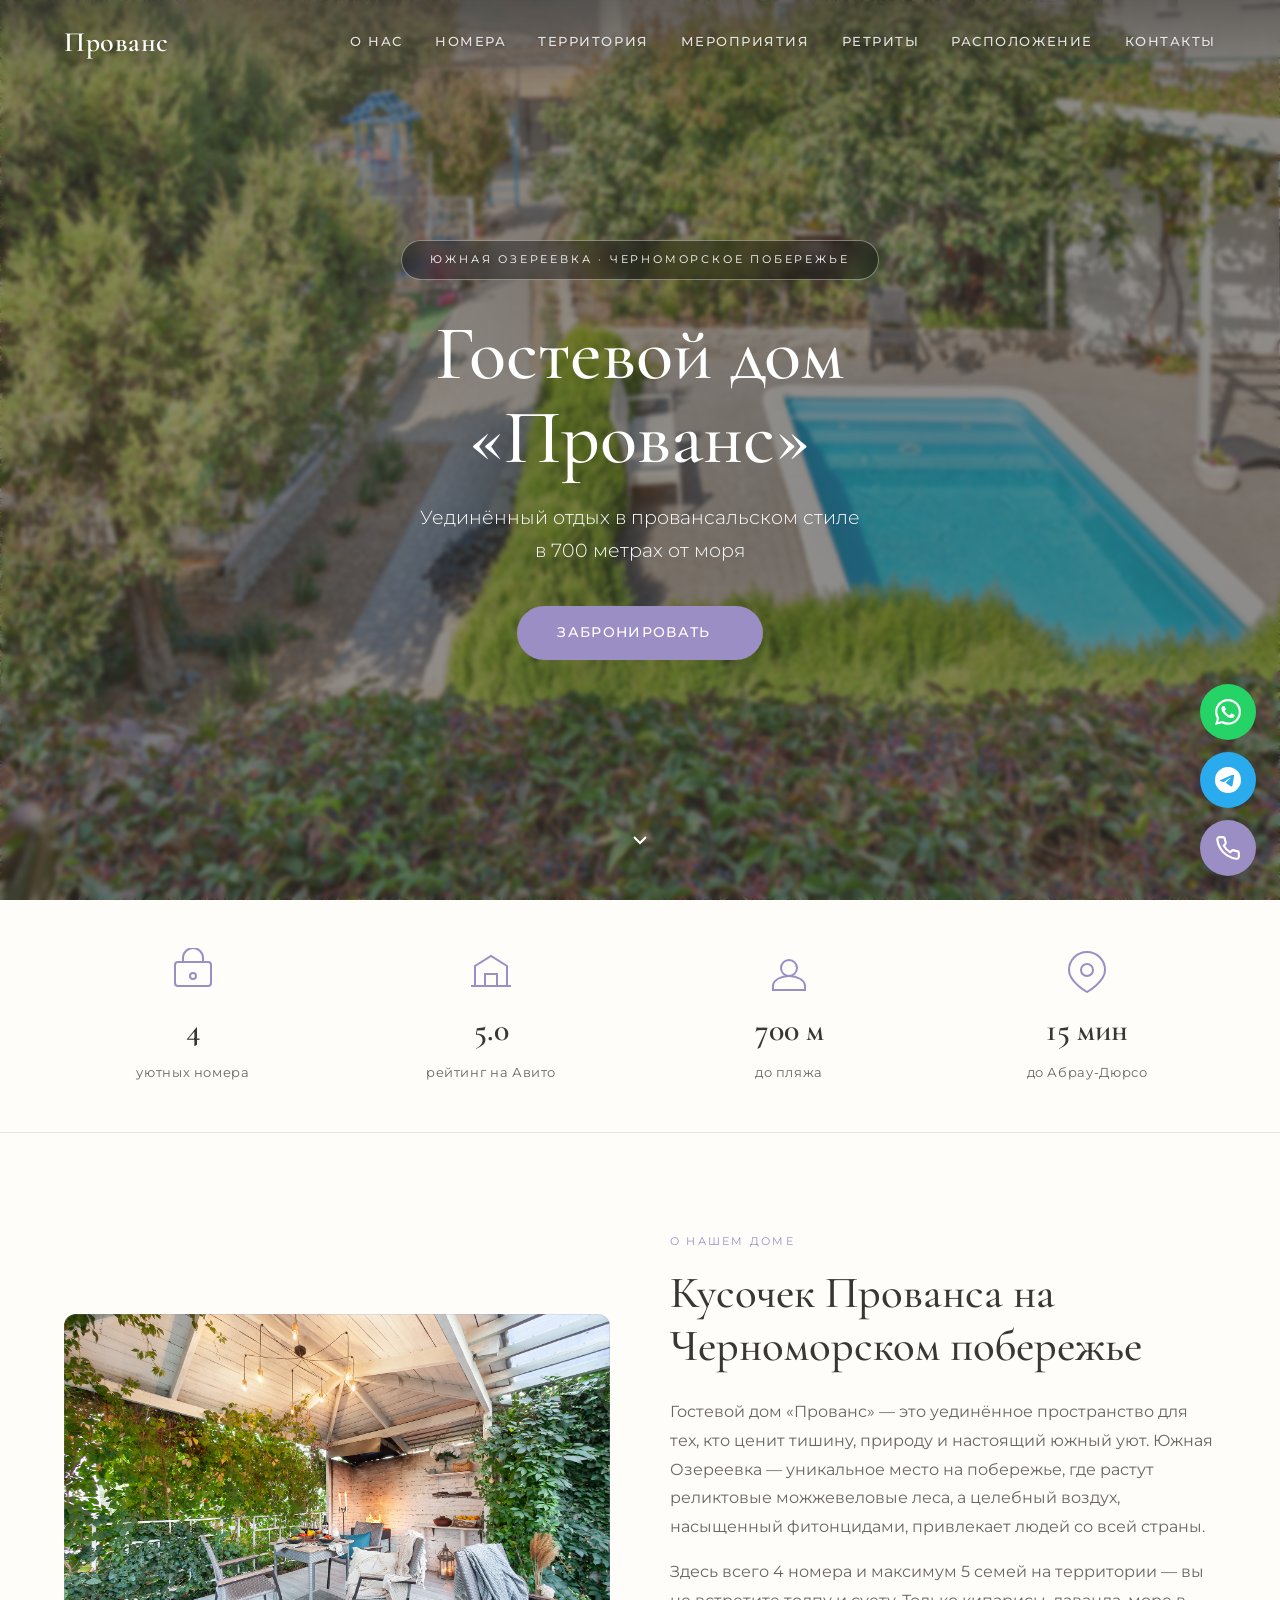
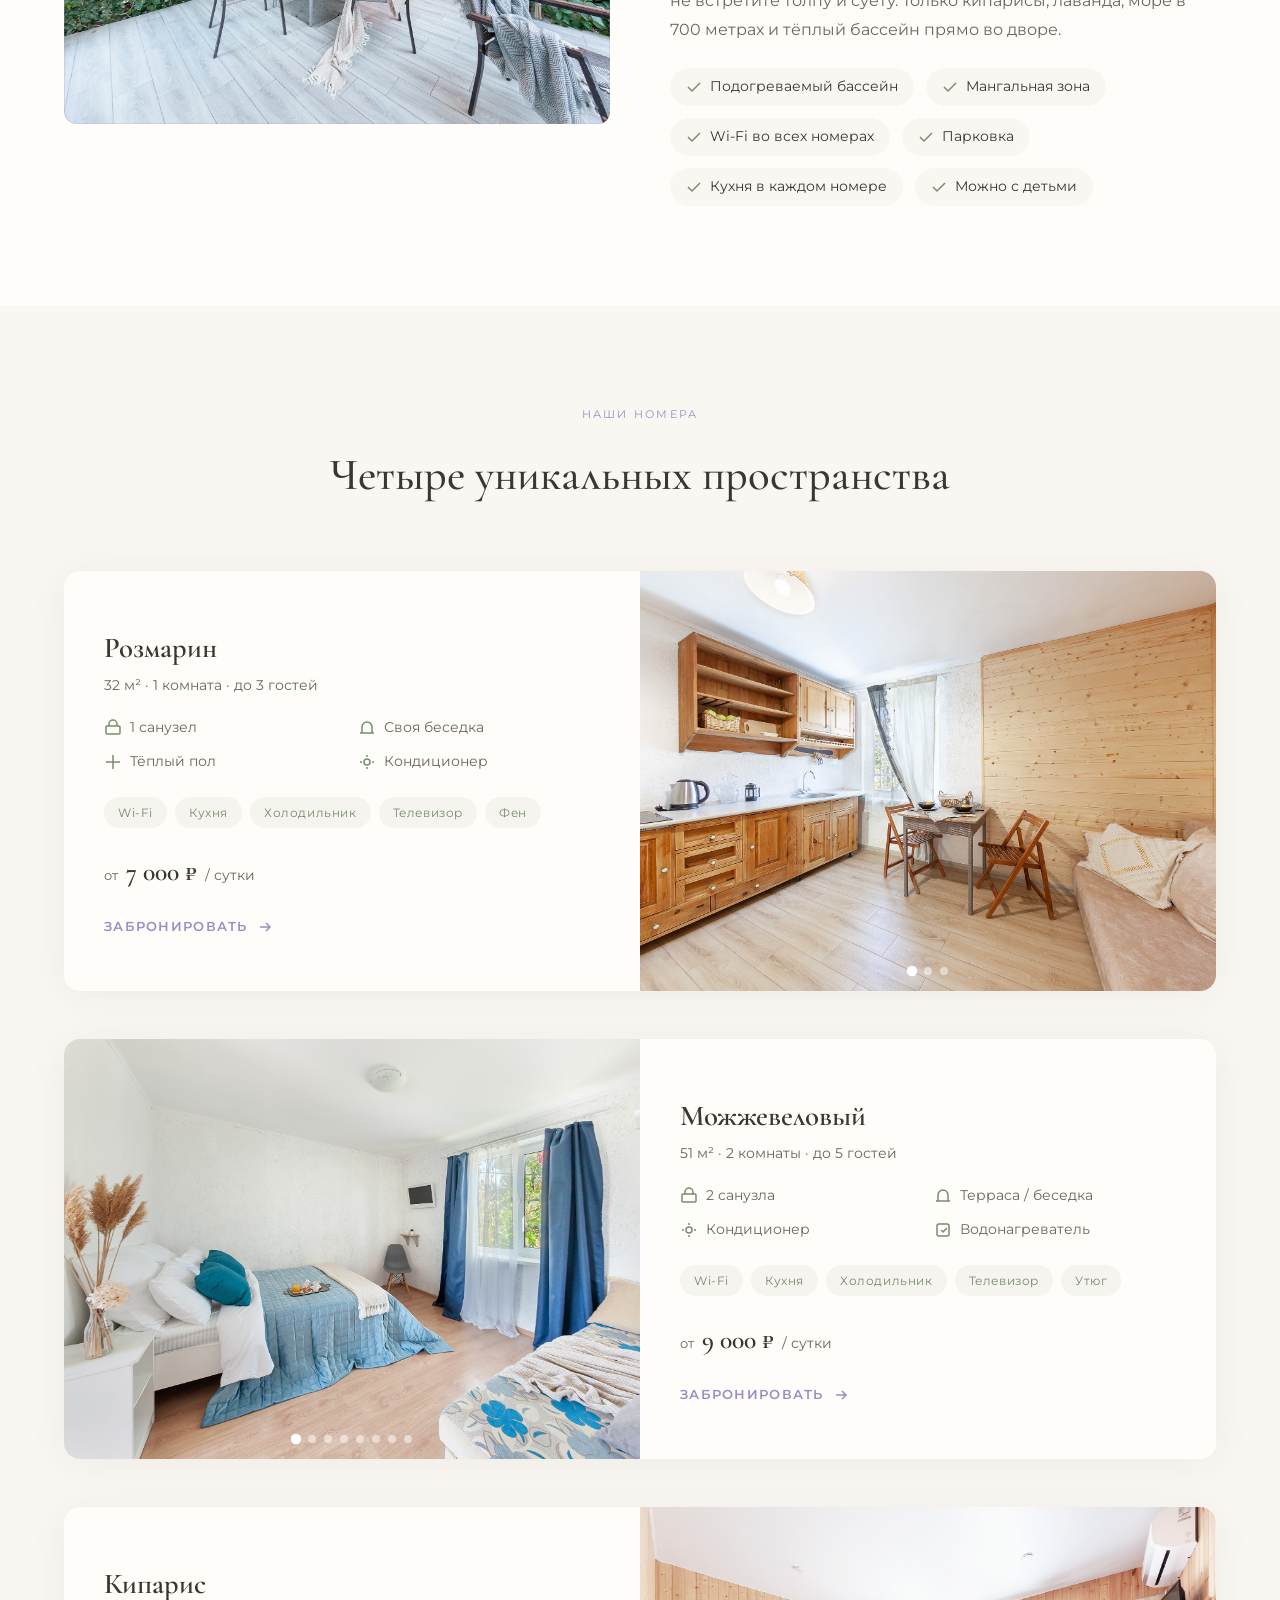
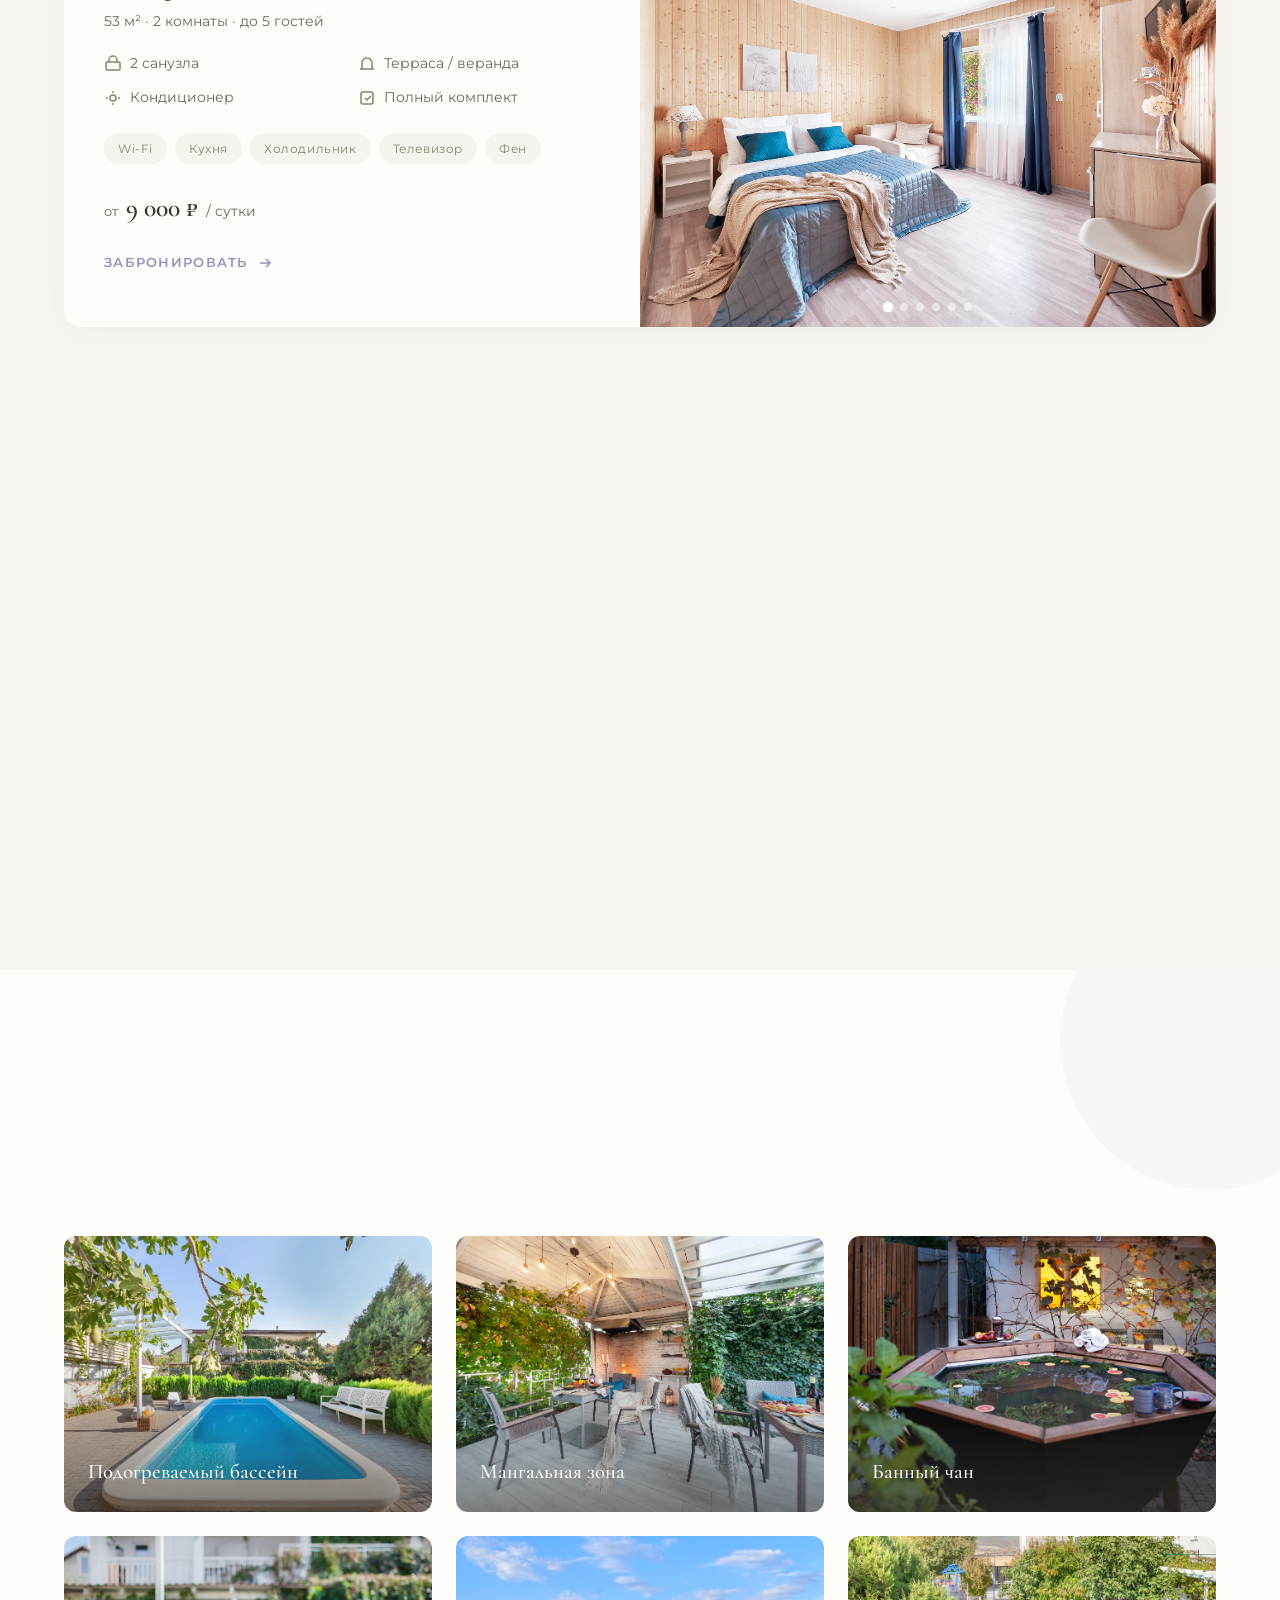
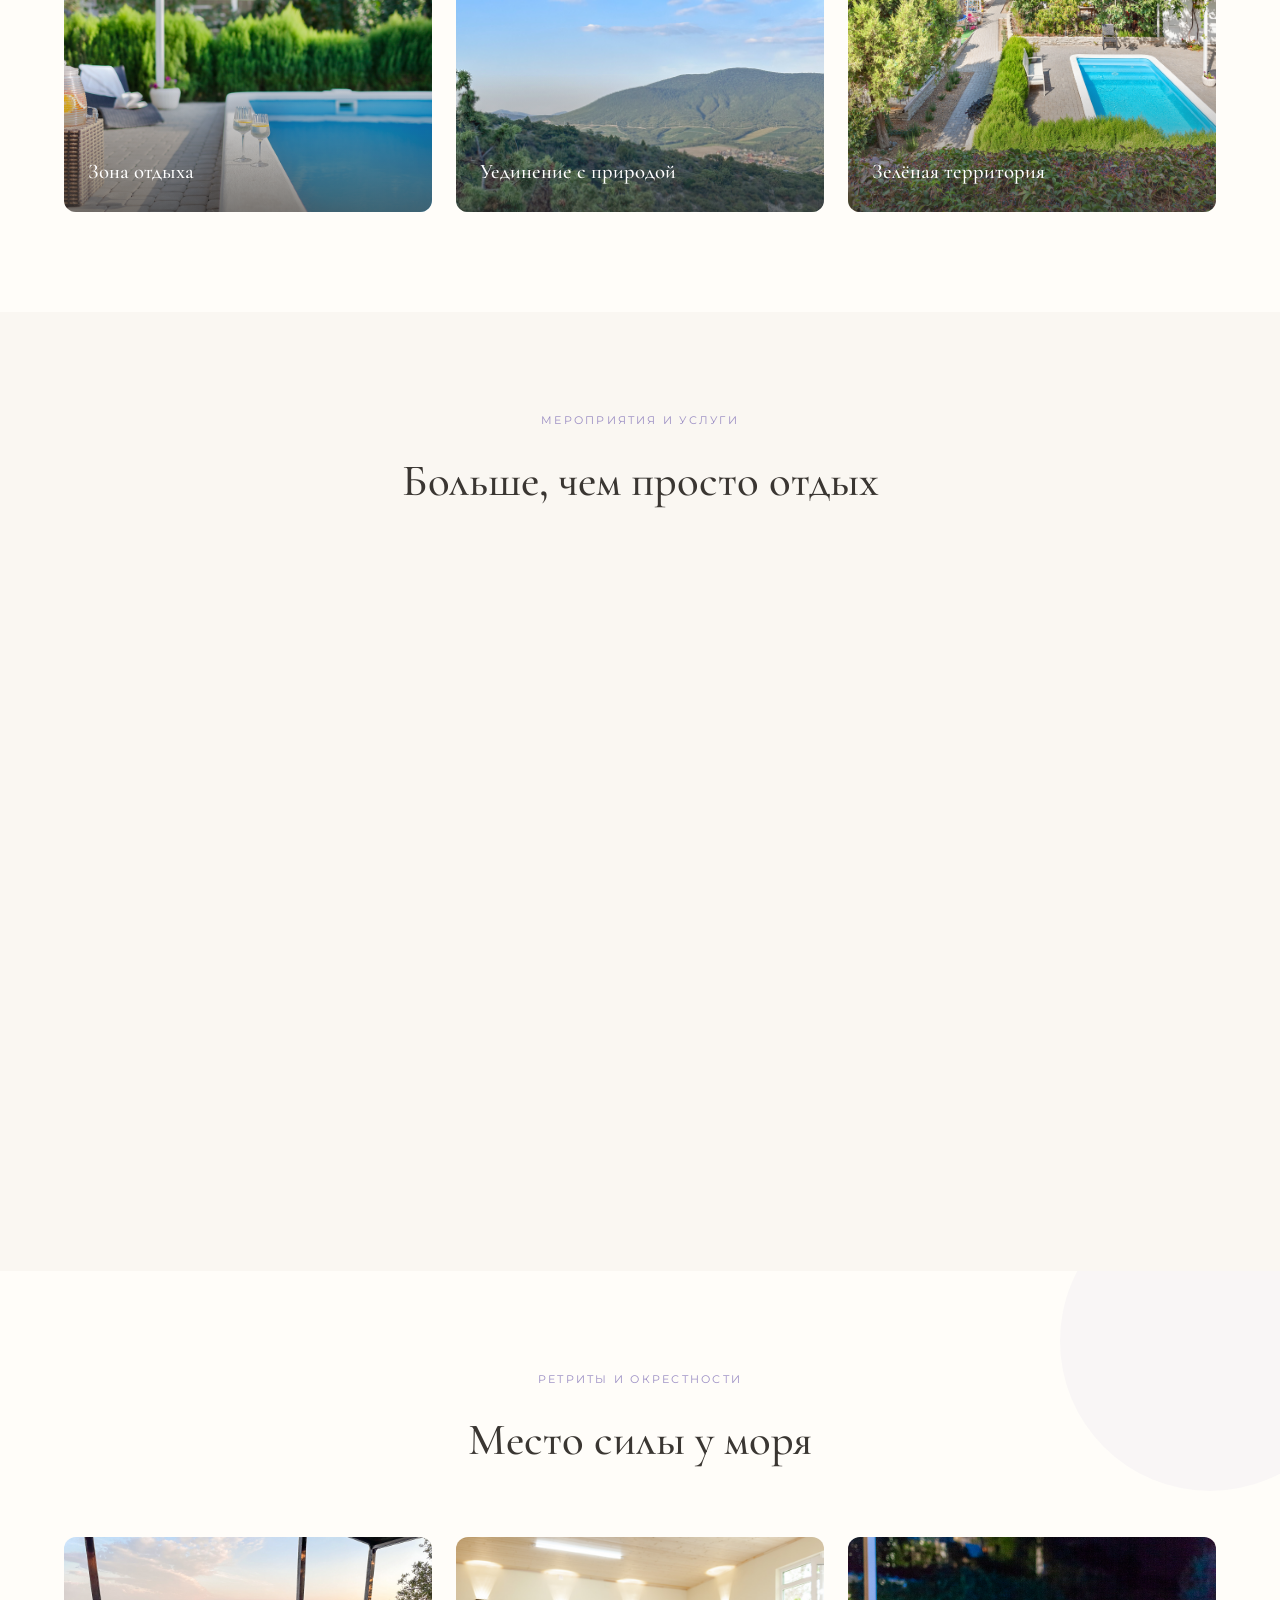
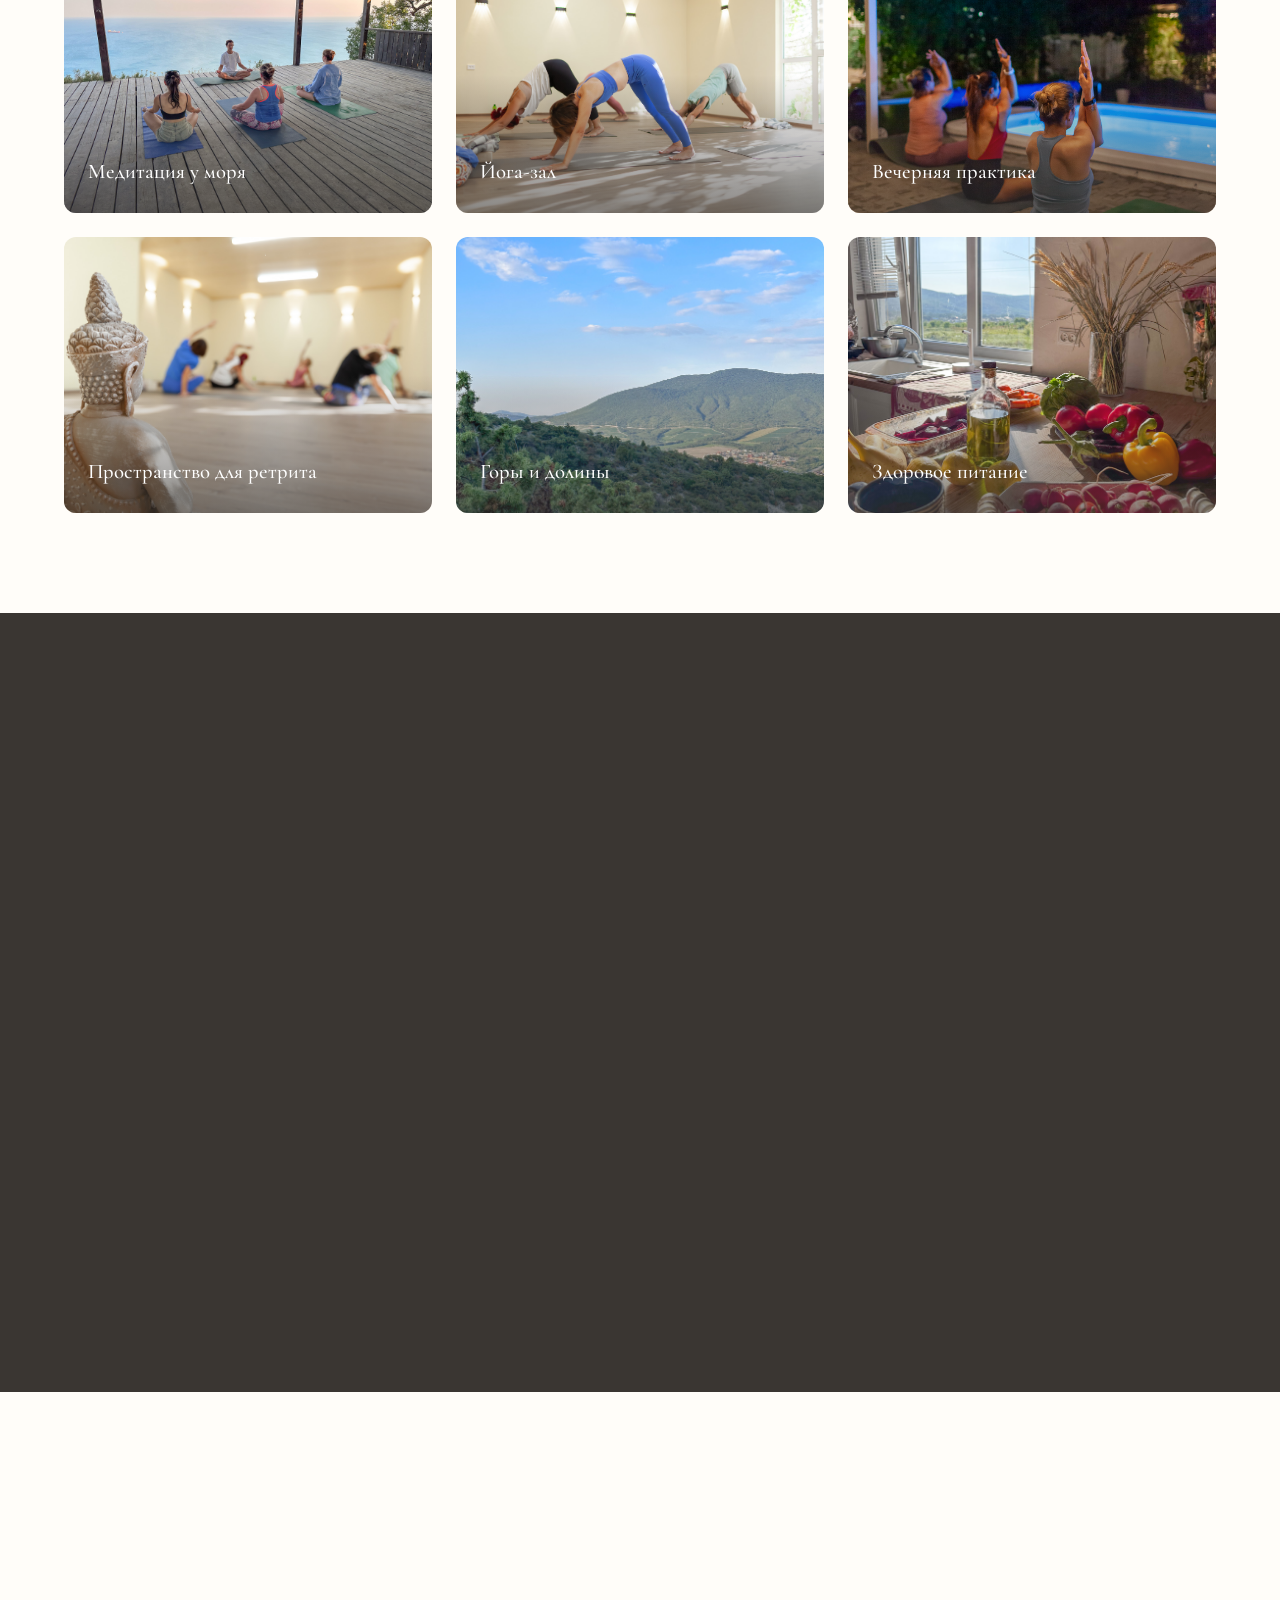
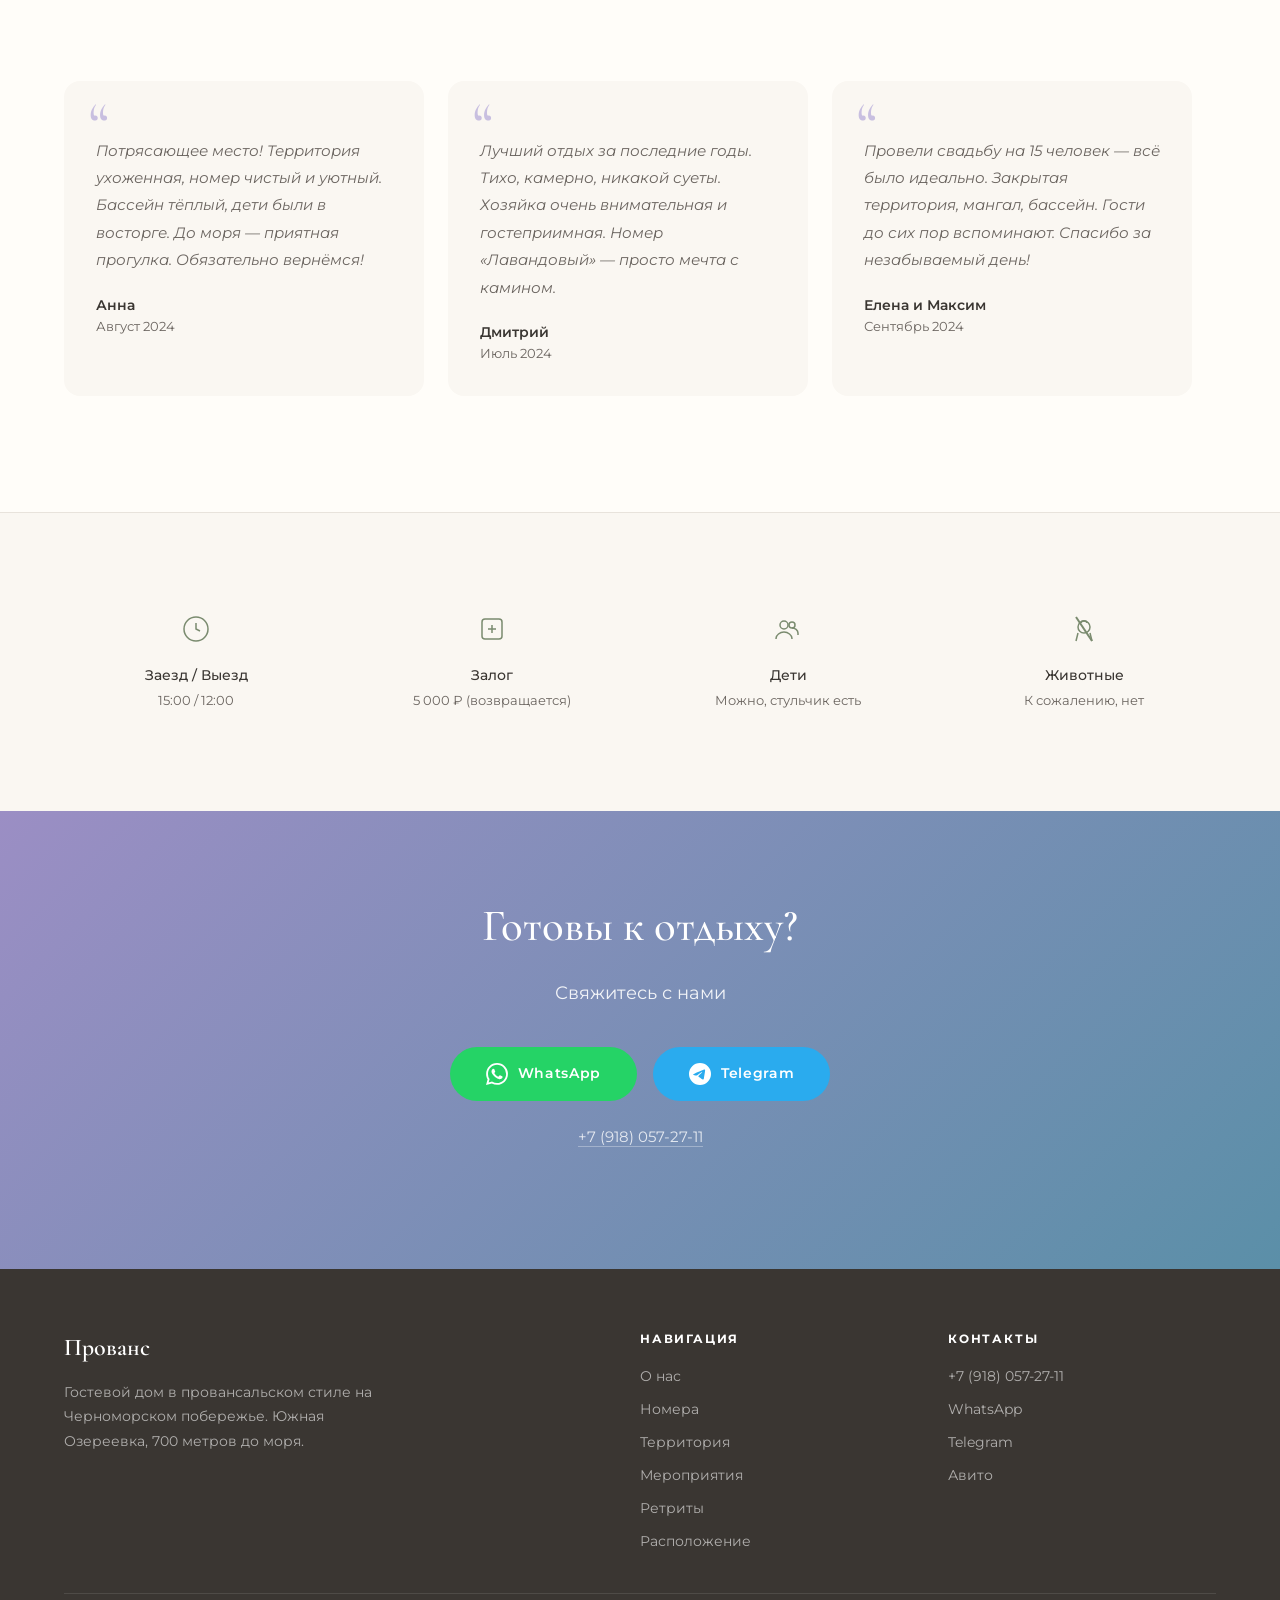
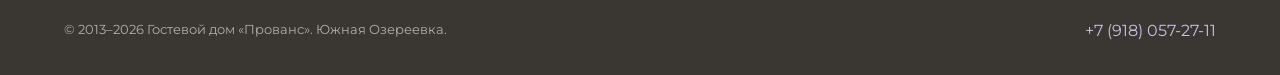
==== commit 3e3a55c5: "fix: improve hero readability, update content and territory grid - Add blur + dark overlay to hero b" ====
--- a/index.html
+++ b/index.html
@@ -83,9 +83,9 @@
 .hero{position:relative;height:100vh;min-height:600px;display:flex;align-items:center;justify-content:center;overflow:hidden}
 .hero-bg{position:absolute;inset:0}
 .hero-bg img{width:100%;height:100%;object-fit:cover}
-.hero-overlay{position:absolute;inset:0;background:linear-gradient(180deg,rgba(58,54,50,.35) 0%,rgba(58,54,50,.55) 100%)}
+.hero-overlay{position:absolute;inset:0;background:rgba(58,54,50,.55);backdrop-filter:blur(2px);-webkit-backdrop-filter:blur(2px)}
 .hero-content{position:relative;z-index:2;text-align:center;color:#fff;padding:0 24px;max-width:800px}
-.hero-badge{display:inline-block;font-family:var(--sans);font-size:.7rem;letter-spacing:.25em;text-transform:uppercase;border:1px solid rgba(255,255,255,.5);padding:8px 24px;border-radius:40px;margin-bottom:32px;animation:fadeDown .8s ease .3s both}
+.hero-badge{display:inline-block;font-family:var(--sans);font-size:.7rem;letter-spacing:.25em;text-transform:uppercase;border:1px solid rgba(255,255,255,.4);padding:10px 28px;border-radius:40px;margin-bottom:32px;animation:fadeDown .8s ease .3s both;background:rgba(0,0,0,.35);backdrop-filter:blur(8px);-webkit-backdrop-filter:blur(8px)}
 .hero h1{font-family:var(--serif);font-size:clamp(2.8rem,6vw,5rem);font-weight:500;line-height:1.1;margin-bottom:20px;animation:fadeDown .8s ease .5s both}
 .hero-sub{font-size:clamp(1rem,2vw,1.2rem);font-weight:300;opacity:.9;margin-bottom:40px;animation:fadeDown .8s ease .7s both;line-height:1.7}
 .hero-cta{display:inline-flex;align-items:center;gap:12px;background:var(--lavender);color:#fff;font-size:.85rem;font-weight:500;letter-spacing:.1em;text-transform:uppercase;padding:16px 40px;border-radius:50px;transition:background .3s,transform .2s;animation:fadeDown .8s ease .9s both}
@@ -342,9 +342,9 @@
       <div class="intro-label">до пляжа</div>
     </div>
     <div class="intro-item reveal" style="transition-delay:.3s">
-      <svg class="intro-icon" viewBox="0 0 48 48" fill="none" stroke="currentColor" stroke-width="2"><rect x="8" y="8" width="32" height="32" rx="4"/><path d="M8 16h32M16 8v8M32 8v8"/><circle cx="24" cy="30" r="2"/></svg>
-      <div class="intro-num">с 2013</div>
-      <div class="intro-label">года принимаем гостей</div>
+      <svg class="intro-icon" viewBox="0 0 48 48" fill="none" stroke="currentColor" stroke-width="2"><path d="M24 4C14 4 6 12 6 22c0 12 18 22 18 22s18-10 18-22c0-10-8-18-18-18z"/><circle cx="24" cy="22" r="6"/></svg>
+      <div class="intro-num">15 мин</div>
+      <div class="intro-label">до Абрау-Дюрсо</div>
     </div>
   </div>
 </div>
@@ -360,7 +360,7 @@
     <div class="reveal-right">
       <div class="about-tag">О нашем доме</div>
       <h2>Кусочек Прованса на Черноморском побережье</h2>
-      <p>Гостевой дом «Прованс» — это камерное пространство для тех, кто ценит тишину, природу и настоящий южный уют. Мы построили дом в 2020 году и полностью обновили его в 2024-м.</p>
+      <p>Гостевой дом «Прованс» — это уединённое пространство для тех, кто ценит тишину, природу и настоящий южный уют. Южная Озереевка — уникальное место на побережье, где растут реликтовые можжевеловые леса, а целебный воздух, насыщенный фитонцидами, привлекает людей со всей страны.</p>
       <p>Здесь всего 4 номера и максимум 5 семей на территории — вы не встретите толпу и суету. Только кипарисы, лаванда, море в 700 метрах и тёплый бассейн прямо во дворе.</p>
       <div class="about-features">
         <div class="about-feat">
@@ -664,12 +664,12 @@
       <div class="terr-card-overlay"><div class="terr-card-title">Зона отдыха</div></div>
     </div>
     <div class="terr-card reveal-scale" style="transition-delay:.5s">
-      <img src="territory/IMG_0433-1.jpg" alt="Общий вид территории" loading="lazy">
+      <img src="image/IMG_0637.jpg" alt="Вид на горы и долину Южной Озереевки" loading="lazy">
+      <div class="terr-card-overlay"><div class="terr-card-title">Уединение с природой</div></div>
+    </div>
+    <div class="terr-card reveal-scale" style="transition-delay:.6s">
+      <img src="territory/IMG_0433-1.jpg" alt="Зелёная территория гостевого дома" loading="lazy">
       <div class="terr-card-overlay"><div class="terr-card-title">Зелёная территория</div></div>
-    </div>
-    <div class="terr-card reveal-scale" style="transition-delay:.6s">
-      <img src="bbq/IMG_9245-1.jpg" alt="Беседка с зеленью" loading="lazy">
-      <div class="terr-card-overlay"><div class="terr-card-title">Беседки</div></div>
     </div>
   </div>
 </div>
@@ -890,7 +890,7 @@
 <section class="cta-section" id="contact">
   <div class="container">
     <h2>Готовы к отдыху?</h2>
-    <p>Свяжитесь с нами удобным способом — ответим в течение часа</p>
+    <p>Свяжитесь с нами</p>
     <div class="cta-buttons">
       <a href="https://wa.me/79180572711" class="cta-wa" target="_blank" rel="noopener">
         <svg viewBox="0 0 24 24" fill="currentColor"><path d="M17.472 14.382c-.297-.149-1.758-.867-2.03-.967-.273-.099-.471-.148-.67.15-.197.297-.767.966-.94 1.164-.173.199-.347.223-.644.075-.297-.15-1.255-.463-2.39-1.475-.883-.788-1.48-1.761-1.653-2.059-.173-.297-.018-.458.13-.606.134-.133.298-.347.446-.52.149-.174.198-.298.298-.497.099-.198.05-.371-.025-.52-.075-.149-.669-1.612-.916-2.207-.242-.579-.487-.5-.669-.51-.173-.008-.371-.01-.57-.01-.198 0-.52.074-.792.372-.272.297-1.04 1.016-1.04 2.479 0 1.462 1.065 2.875 1.213 3.074.149.198 2.096 3.2 5.077 4.487.709.306 1.262.489 1.694.625.712.227 1.36.195 1.871.118.571-.085 1.758-.719 2.006-1.413.248-.694.248-1.289.173-1.413-.074-.124-.272-.198-.57-.347m-5.421 7.403h-.004a9.87 9.87 0 01-5.031-1.378l-.361-.214-3.741.982.998-3.648-.235-.374a9.86 9.86 0 01-1.51-5.26c.001-5.45 4.436-9.884 9.888-9.884 2.64 0 5.122 1.03 6.988 2.898a9.825 9.825 0 012.893 6.994c-.003 5.45-4.437 9.884-9.885 9.884m8.413-18.297A11.815 11.815 0 0012.05 0C5.495 0 .16 5.335.157 11.892c0 2.096.547 4.142 1.588 5.945L.057 24l6.305-1.654a11.882 11.882 0 005.683 1.448h.005c6.554 0 11.89-5.335 11.893-11.893a11.821 11.821 0 00-3.48-8.413z"/></svg>
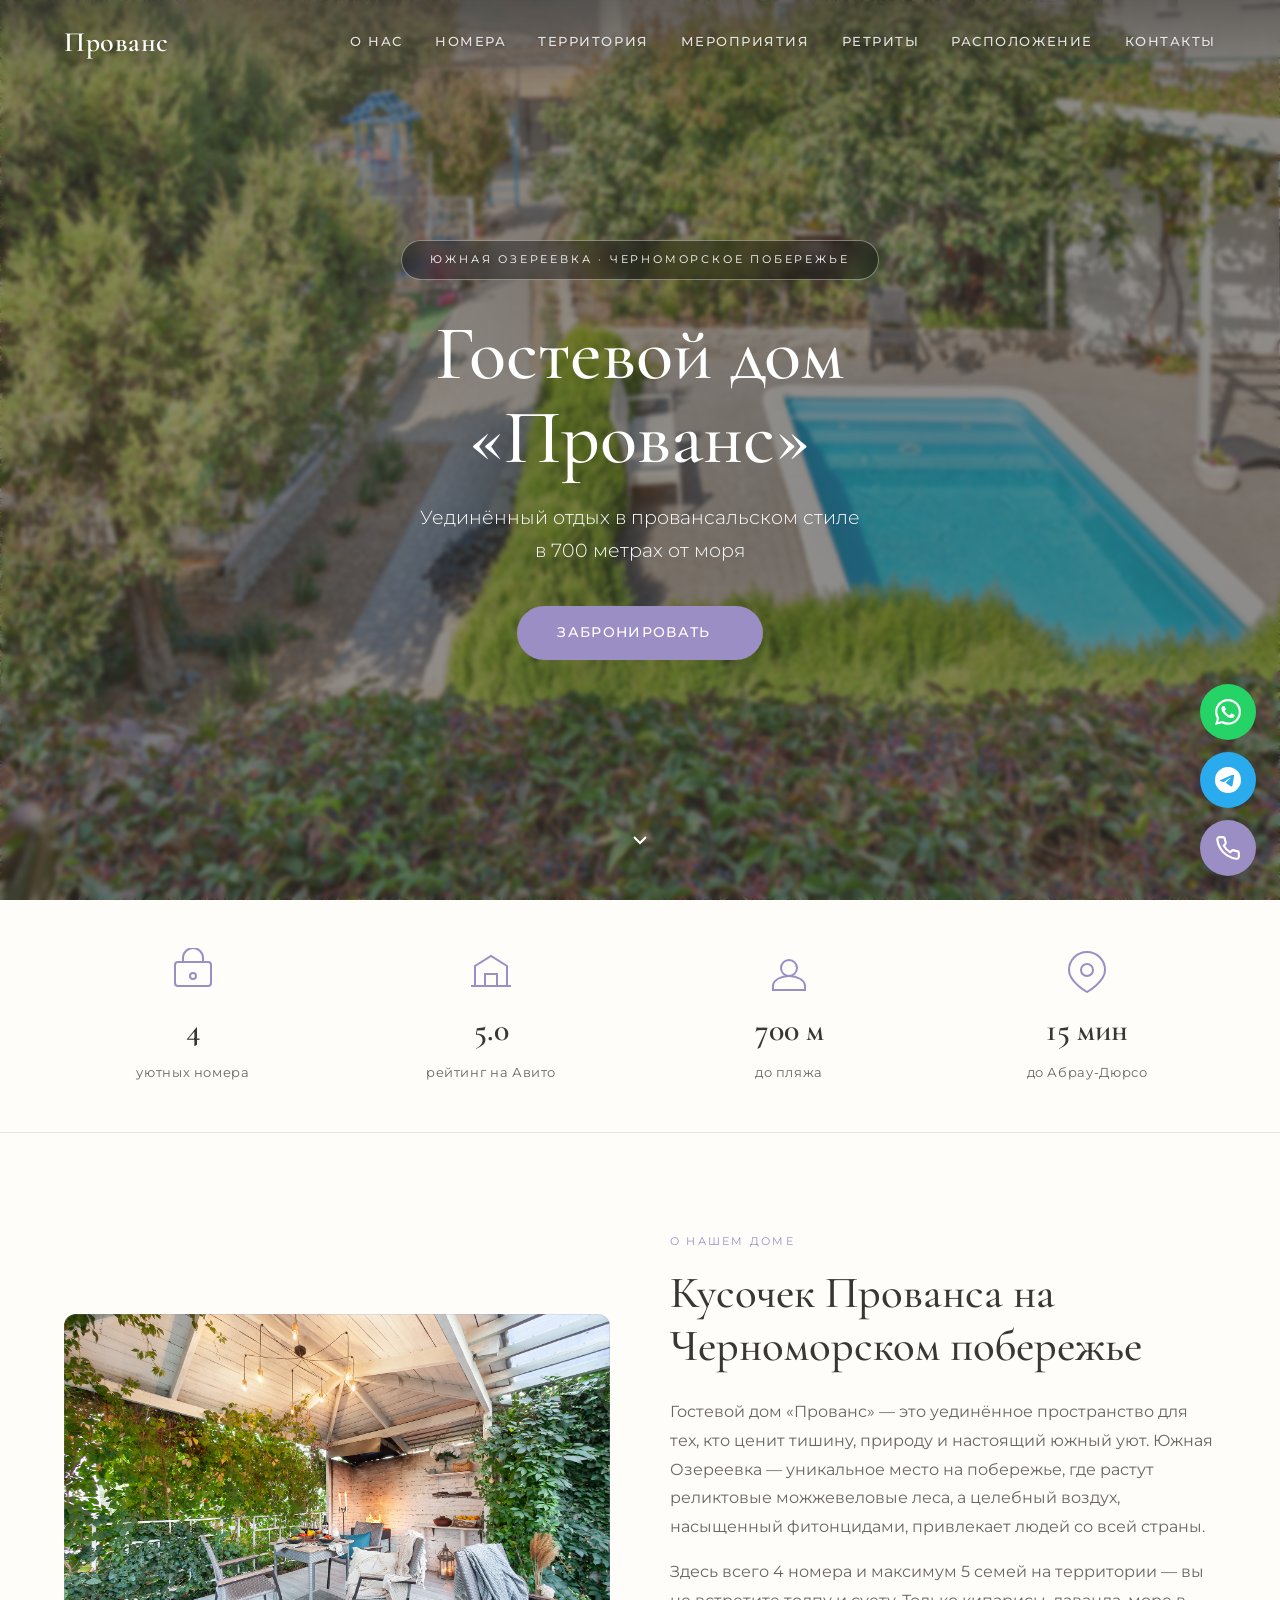
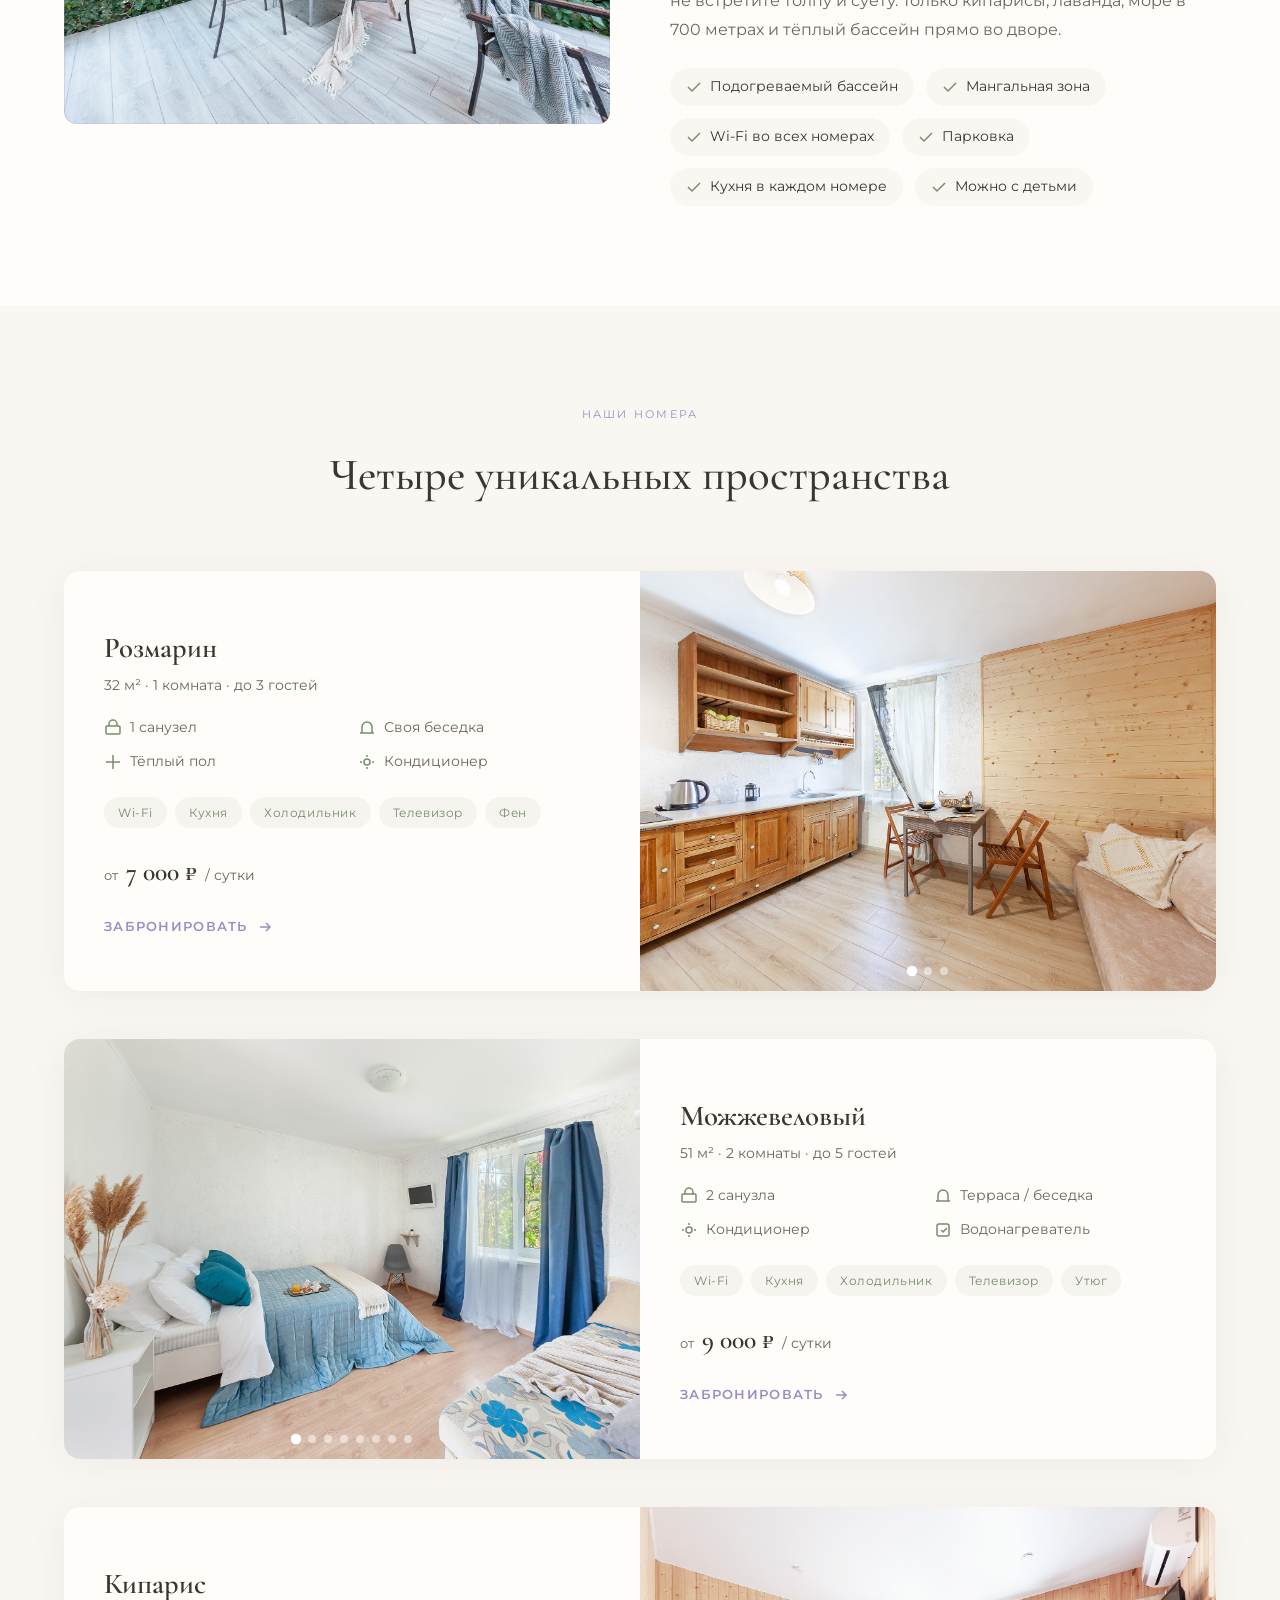
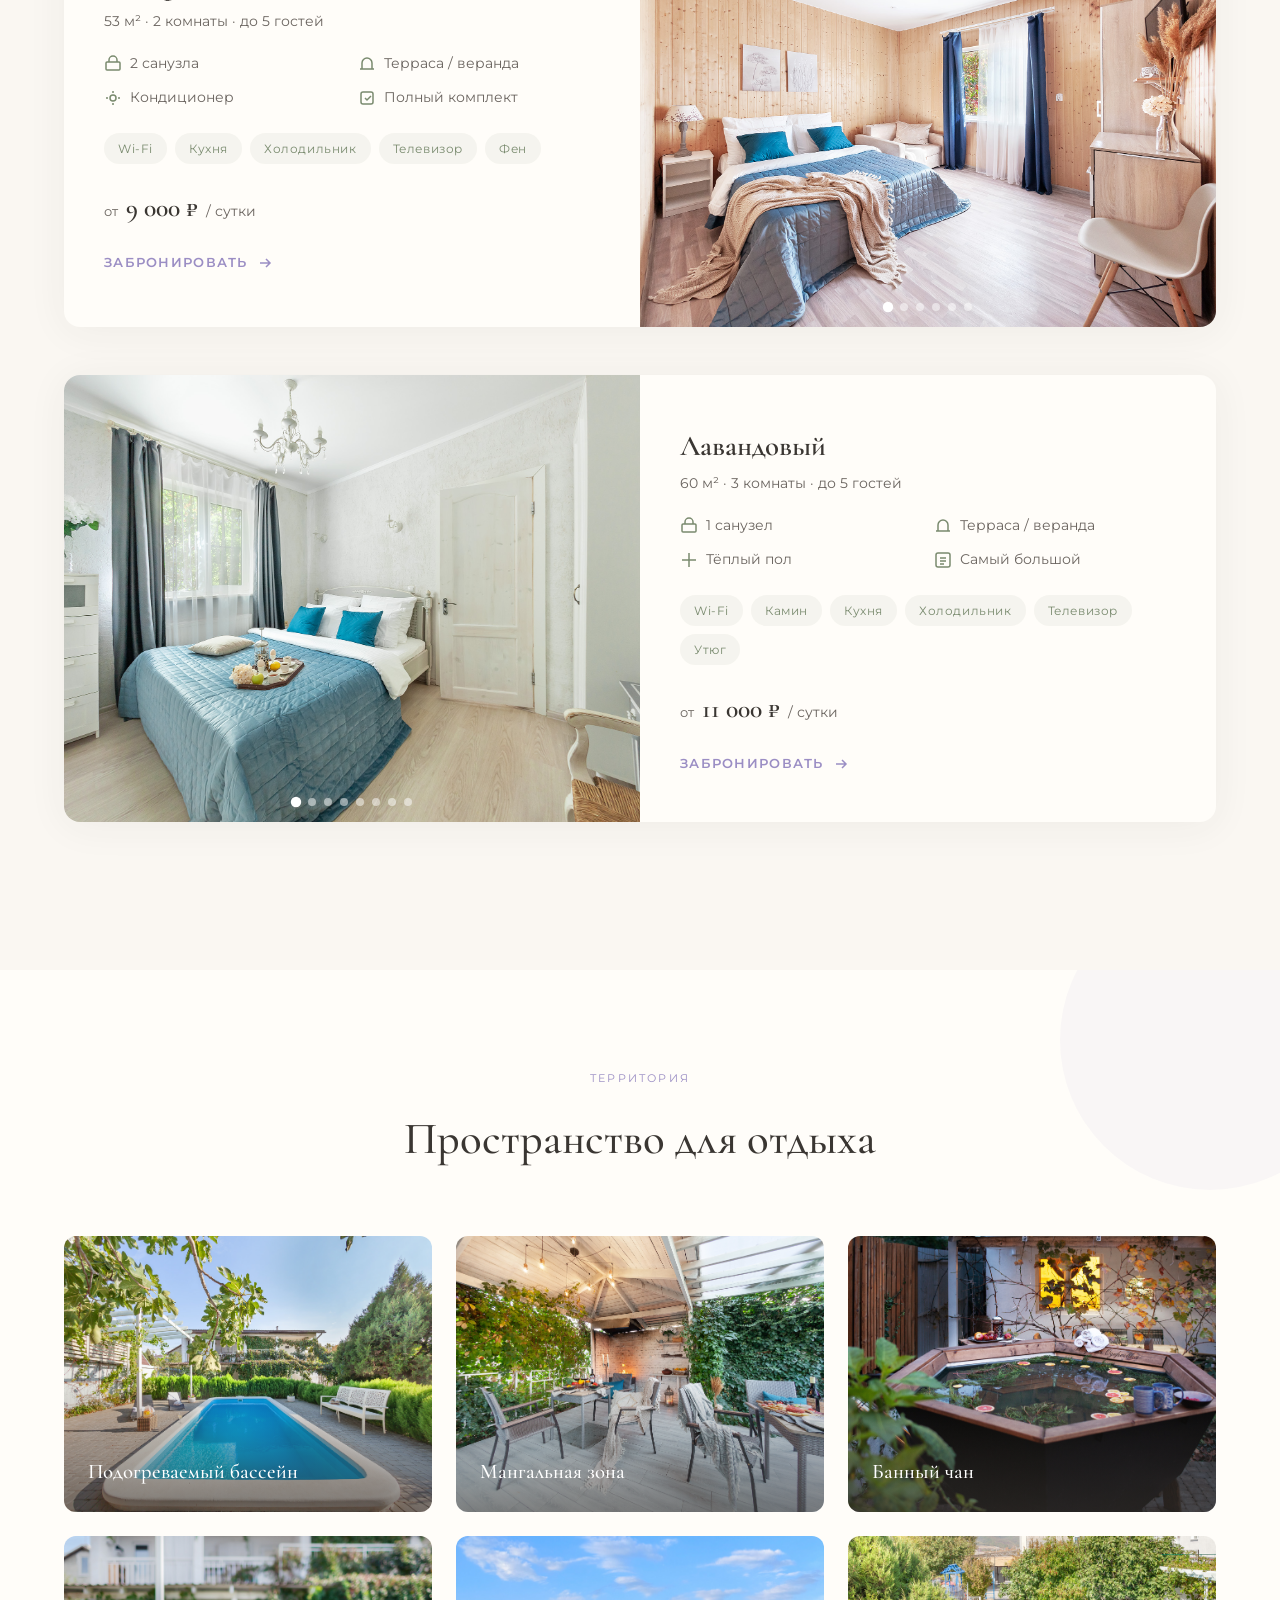
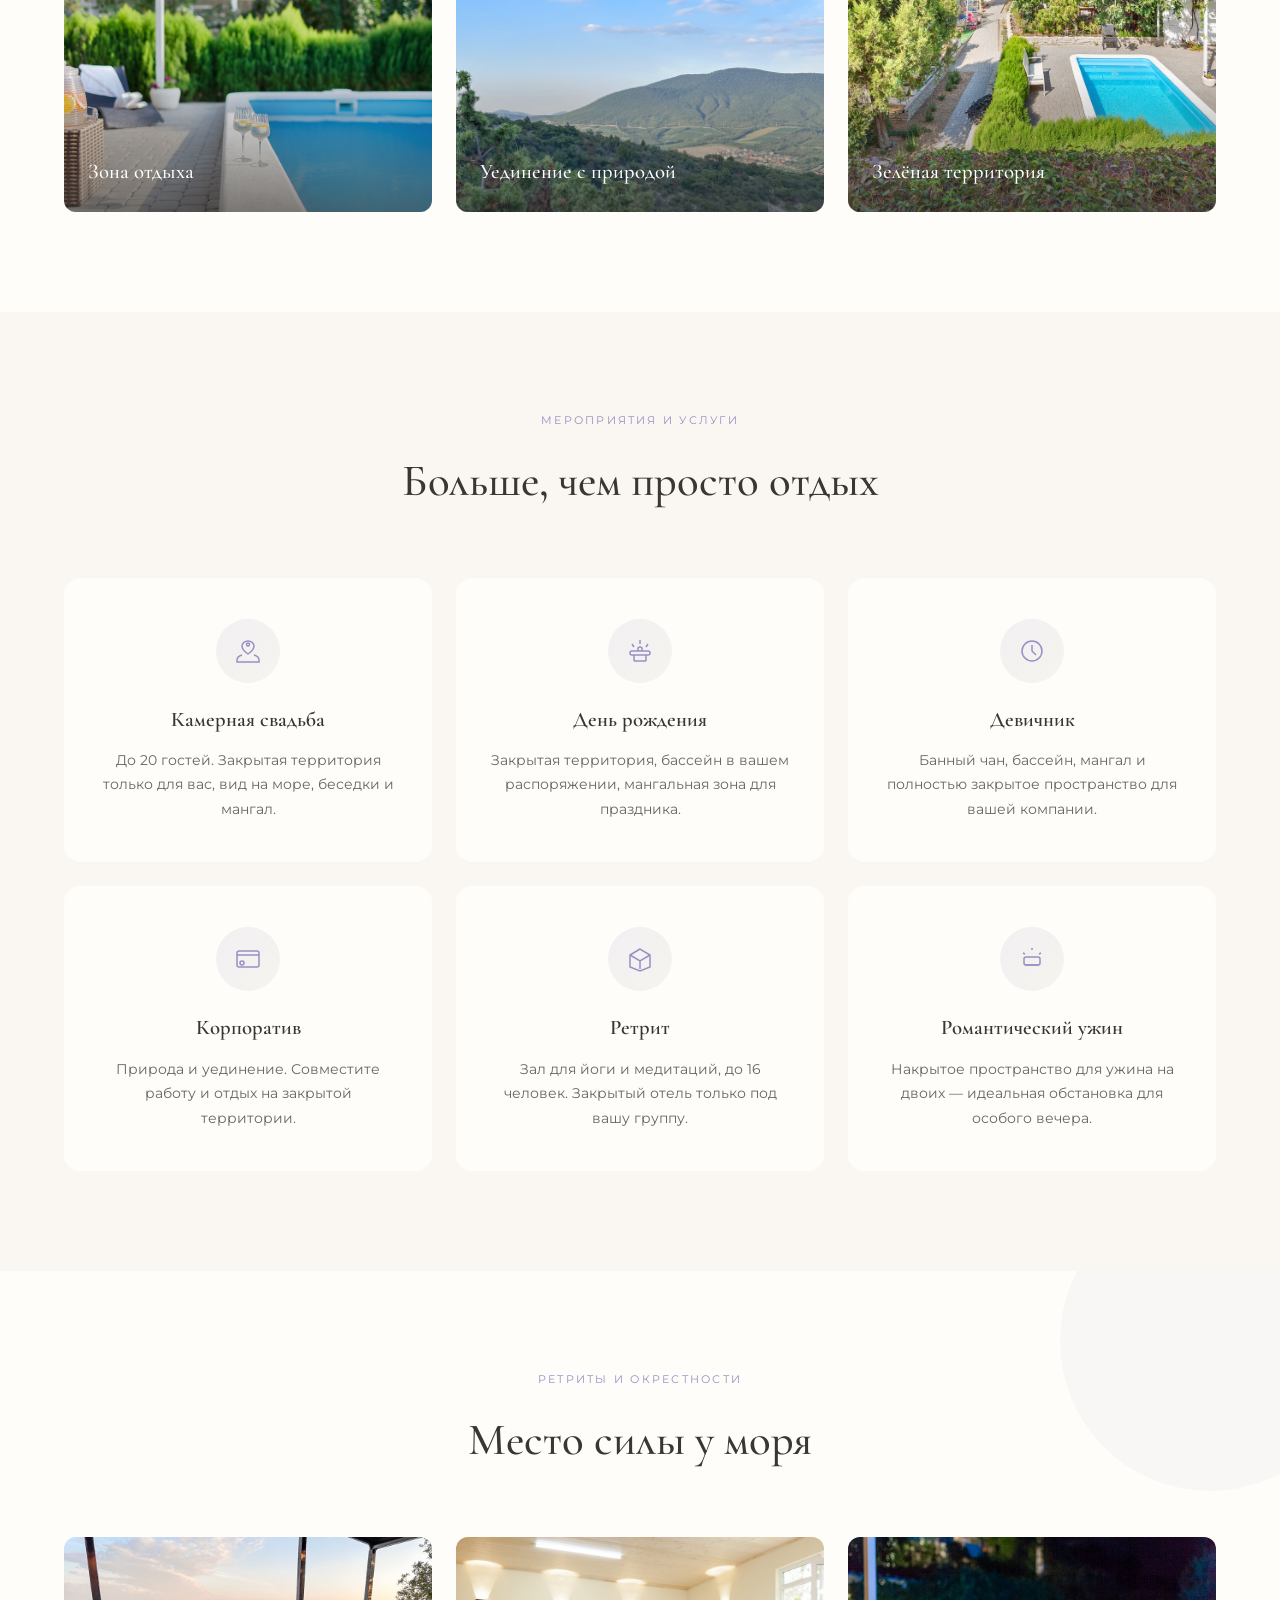
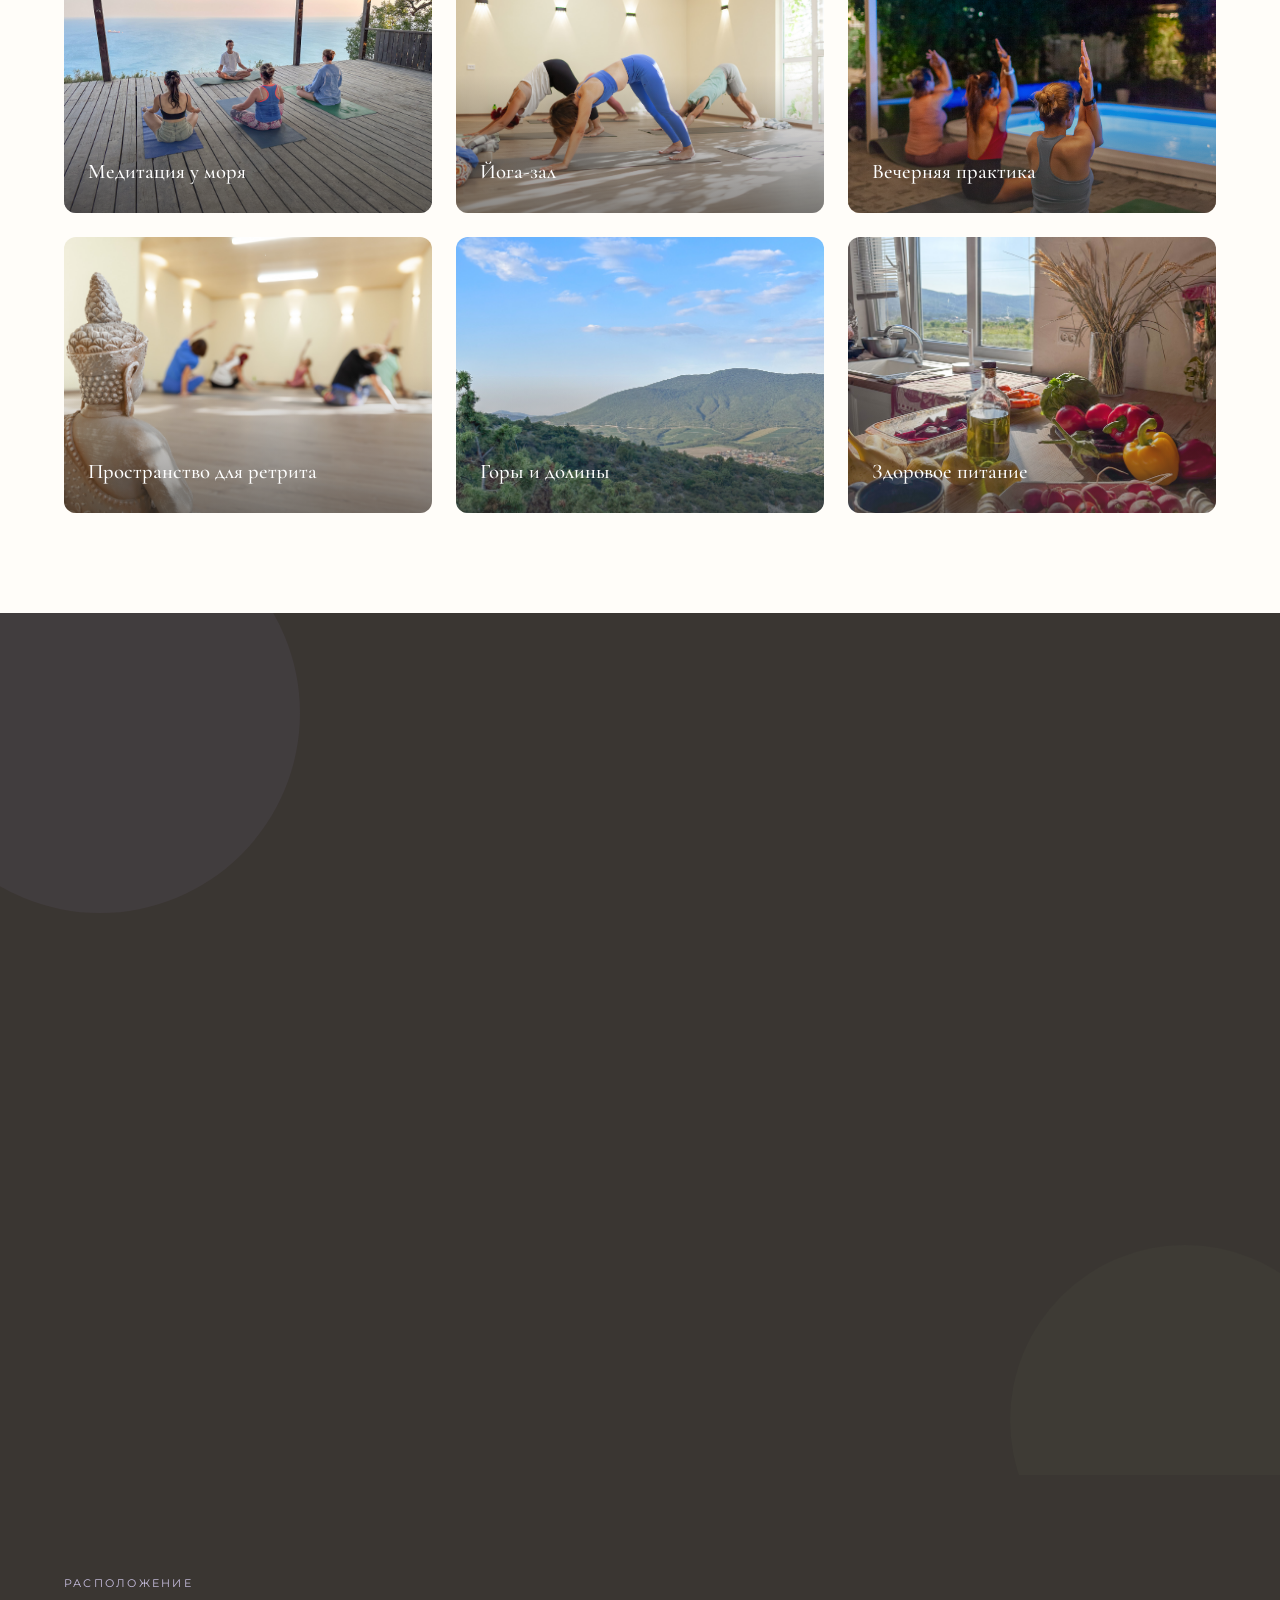
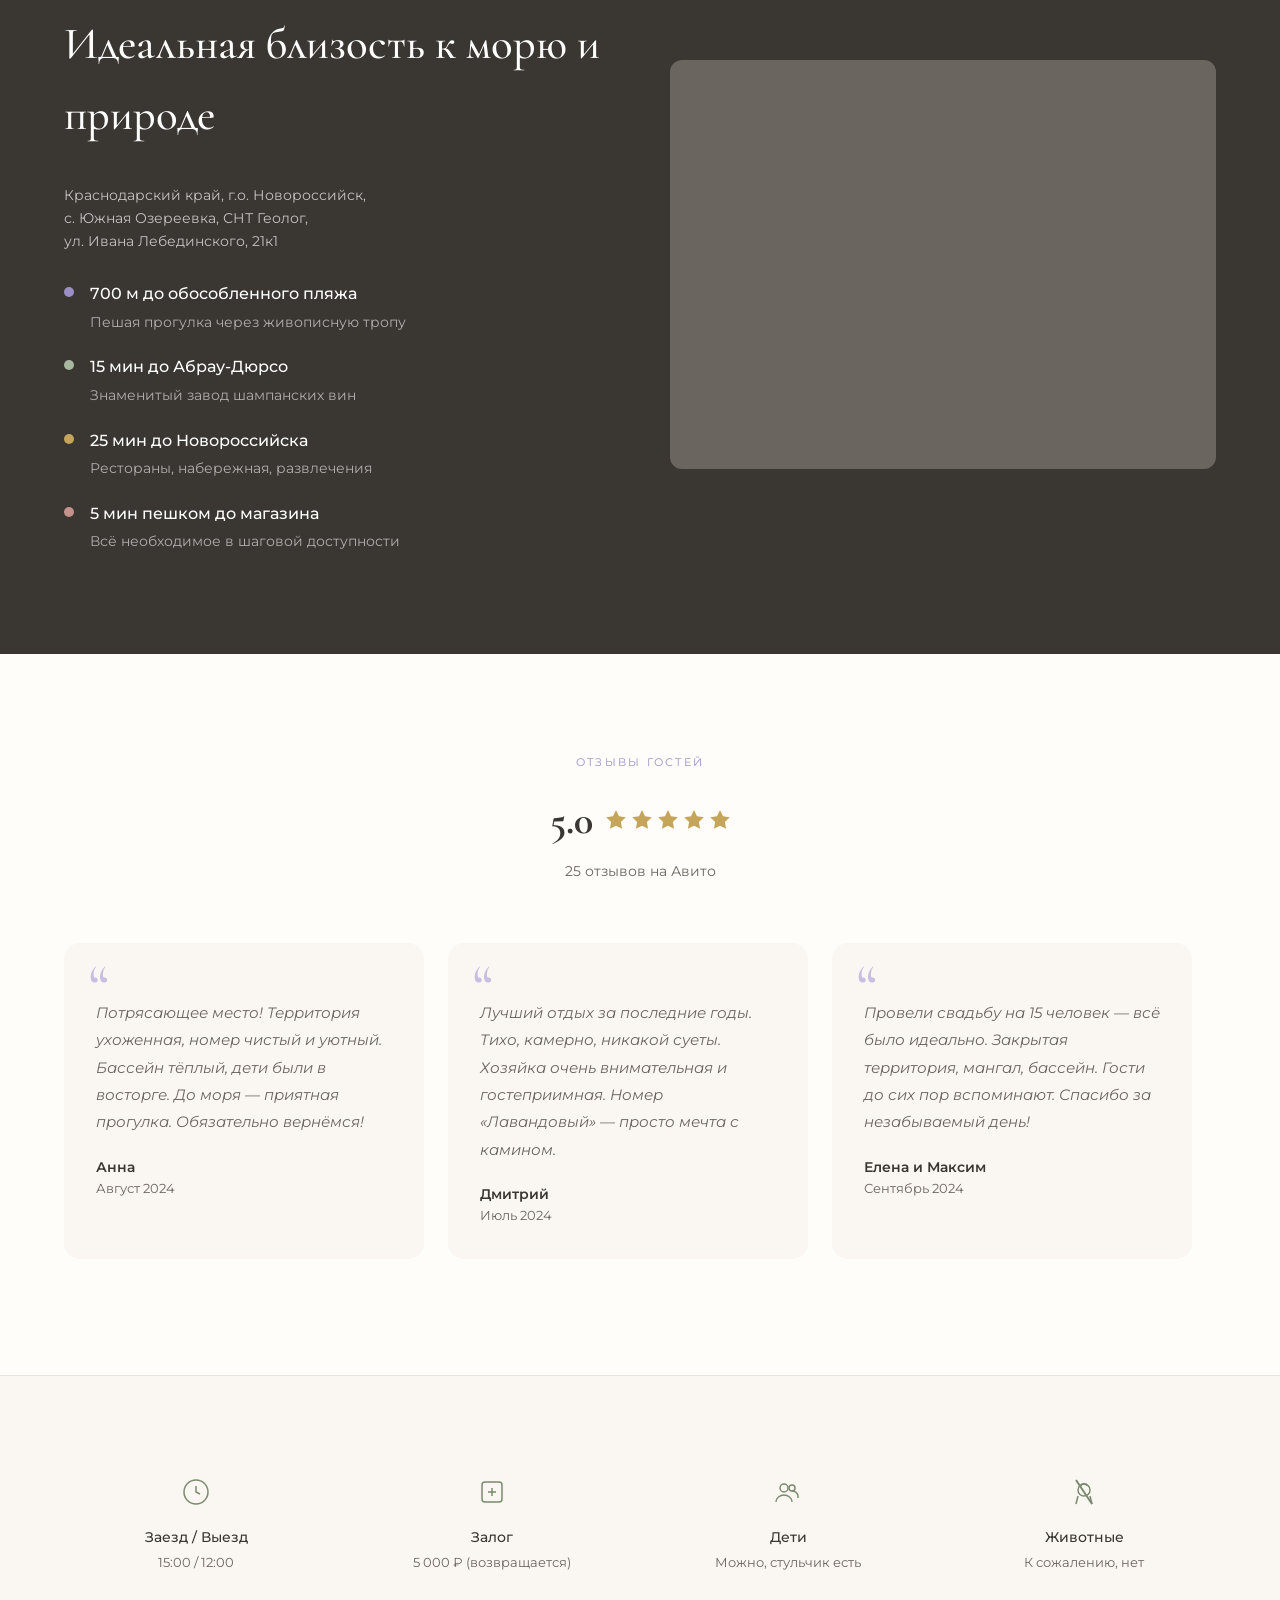
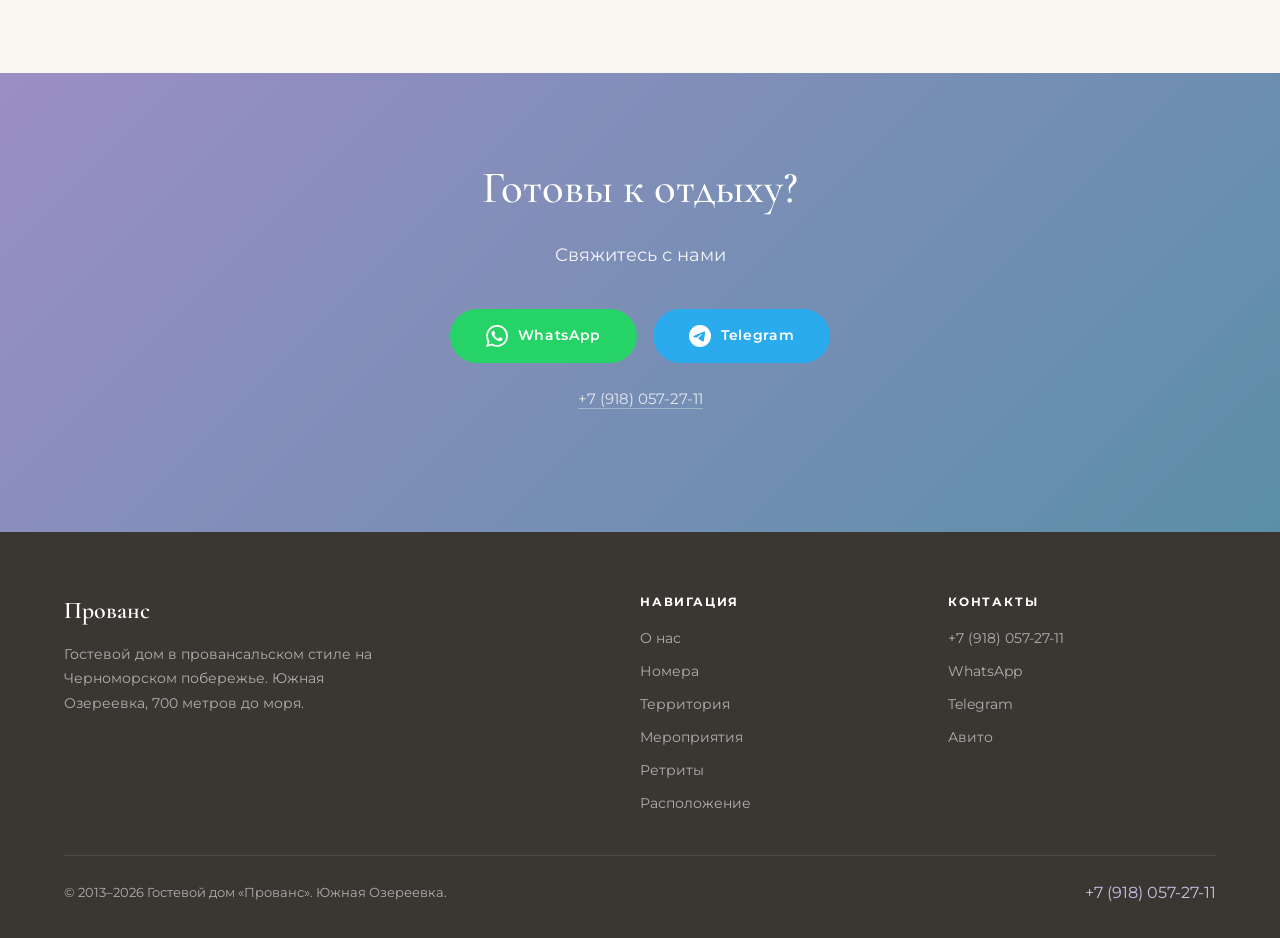
==== commit 19902a2b: "feat: add retreat lead magnet section for organizers - New dark-themed section targeting retreat org" ====
--- a/index.html
+++ b/index.html
@@ -278,6 +278,25 @@
 .lightbox-nav:hover{background:rgba(255,255,255,.15)}
 .lightbox-prev{left:20px}
 .lightbox-next{right:20px}
+
+/* ===== RETREAT LEAD MAGNET ===== */
+.retreat-cta{background:var(--charcoal);color:#fff;position:relative;overflow:hidden}
+.retreat-cta::before{content:'';position:absolute;top:-100px;left:-100px;width:400px;height:400px;border-radius:50%;background:rgba(155,142,196,.08);pointer-events:none}
+.retreat-cta::after{content:'';position:absolute;bottom:-120px;right:-80px;width:350px;height:350px;border-radius:50%;background:rgba(122,139,111,.06);pointer-events:none}
+.retreat-grid{display:grid;grid-template-columns:1fr 1fr;gap:60px;align-items:center}
+.retreat-img{position:relative;border-radius:16px;overflow:hidden;aspect-ratio:3/4;max-height:520px}
+.retreat-img img{width:100%;height:100%;object-fit:cover}
+.retreat-content{position:relative;z-index:1}
+.retreat-content h2{font-family:var(--serif);font-size:clamp(2rem,3.5vw,2.8rem);font-weight:500;margin-bottom:24px;line-height:1.2}
+.retreat-content p{color:rgba(255,255,255,.75);line-height:1.8;margin-bottom:16px;font-size:.95rem}
+.retreat-list{list-style:none;display:flex;flex-direction:column;gap:14px;margin:28px 0}
+.retreat-list li{display:flex;align-items:flex-start;gap:12px;font-size:.9rem;color:rgba(255,255,255,.85);line-height:1.5}
+.retreat-list li::before{content:'';width:8px;height:8px;border-radius:50%;background:var(--lavender);flex-shrink:0;margin-top:6px}
+.retreat-note{font-size:.85rem;color:rgba(255,255,255,.5);font-style:italic;margin-bottom:28px}
+.retreat-btn{display:inline-flex;align-items:center;gap:10px;background:var(--lavender);color:#fff;font-size:.85rem;font-weight:600;letter-spacing:.08em;text-transform:uppercase;padding:16px 36px;border-radius:50px;transition:background .3s,transform .2s}
+.retreat-btn:hover{background:var(--olive);transform:translateY(-2px)}
+.retreat-btn svg{width:20px;height:20px}
+@media(max-width:768px){.retreat-grid{grid-template-columns:1fr;gap:32px}.retreat-img{max-height:360px;aspect-ratio:4/3}}
 </style>
 </head>
 <body>
@@ -760,6 +779,36 @@
     <div class="terr-card reveal-scale" style="transition-delay:.6s">
       <img src="image/IMG_0616.jpg" alt="Свежие овощи и фрукты с видом на горы" loading="lazy">
       <div class="terr-card-overlay"><div class="terr-card-title">Здоровое питание</div></div>
+    </div>
+  </div>
+</div>
+</section>
+
+<!-- RETREAT LEAD MAGNET -->
+<section class="retreat-cta section-pad" id="retreat-org">
+<div class="container">
+  <div class="retreat-grid">
+    <div class="retreat-img reveal-left">
+      <img src="image/IMG_0652.jpg" alt="Медитация на террасе с видом на море" loading="lazy">
+    </div>
+    <div class="retreat-content reveal-right">
+      <div class="about-tag" style="color:var(--lavender-soft)">Для организаторов ретритов</div>
+      <h2>Закрытое пространство у моря — только для вашей группы</h2>
+      <p>Мы закрываем отель целиком под одну группу до 16 человек. Никаких посторонних — только ваши участники, море и природа.</p>
+      <ul class="retreat-list">
+        <li>Зал для йоги и медитаций с ковриками и подушками</li>
+        <li>4 номера — Розмарин, Кипарис, Можжевеловый, Лавандовый</li>
+        <li>Обогреваемый бассейн, чан, мангальная зона</li>
+        <li>Обособленный пляж в 700 м, открытая вода</li>
+        <li>Пешие маршруты, места силы, винный туризм рядом</li>
+        <li>Полностью оснащённая кухня для вашего повара</li>
+        <li>Питание группы — уточните при бронировании</li>
+      </ul>
+      <p class="retreat-note">Цены и условия сотрудничества — по запросу</p>
+      <a href="https://wa.me/79180572711?text=%D0%97%D0%B4%D1%80%D0%B0%D0%B2%D1%81%D1%82%D0%B2%D1%83%D0%B9%D1%82%D0%B5!%20%D0%A5%D0%BE%D1%87%D1%83%20%D1%83%D0%B7%D0%BD%D0%B0%D1%82%D1%8C%20%D1%83%D1%81%D0%BB%D0%BE%D0%B2%D0%B8%D1%8F%20%D0%BF%D0%BB%D0%BE%D1%89%D0%B0%D0%B4%D0%BA%D0%B8%20%D0%B4%D0%BB%D1%8F%20%D1%80%D0%B5%D1%82%D1%80%D0%B8%D1%82%D0%B0" class="retreat-btn" target="_blank" rel="noopener">
+        Узнать условия
+        <svg viewBox="0 0 20 20" fill="none" stroke="currentColor" stroke-width="1.5"><path d="M4 10h12M12 5l5 5-5 5"/></svg>
+      </a>
     </div>
   </div>
 </div>
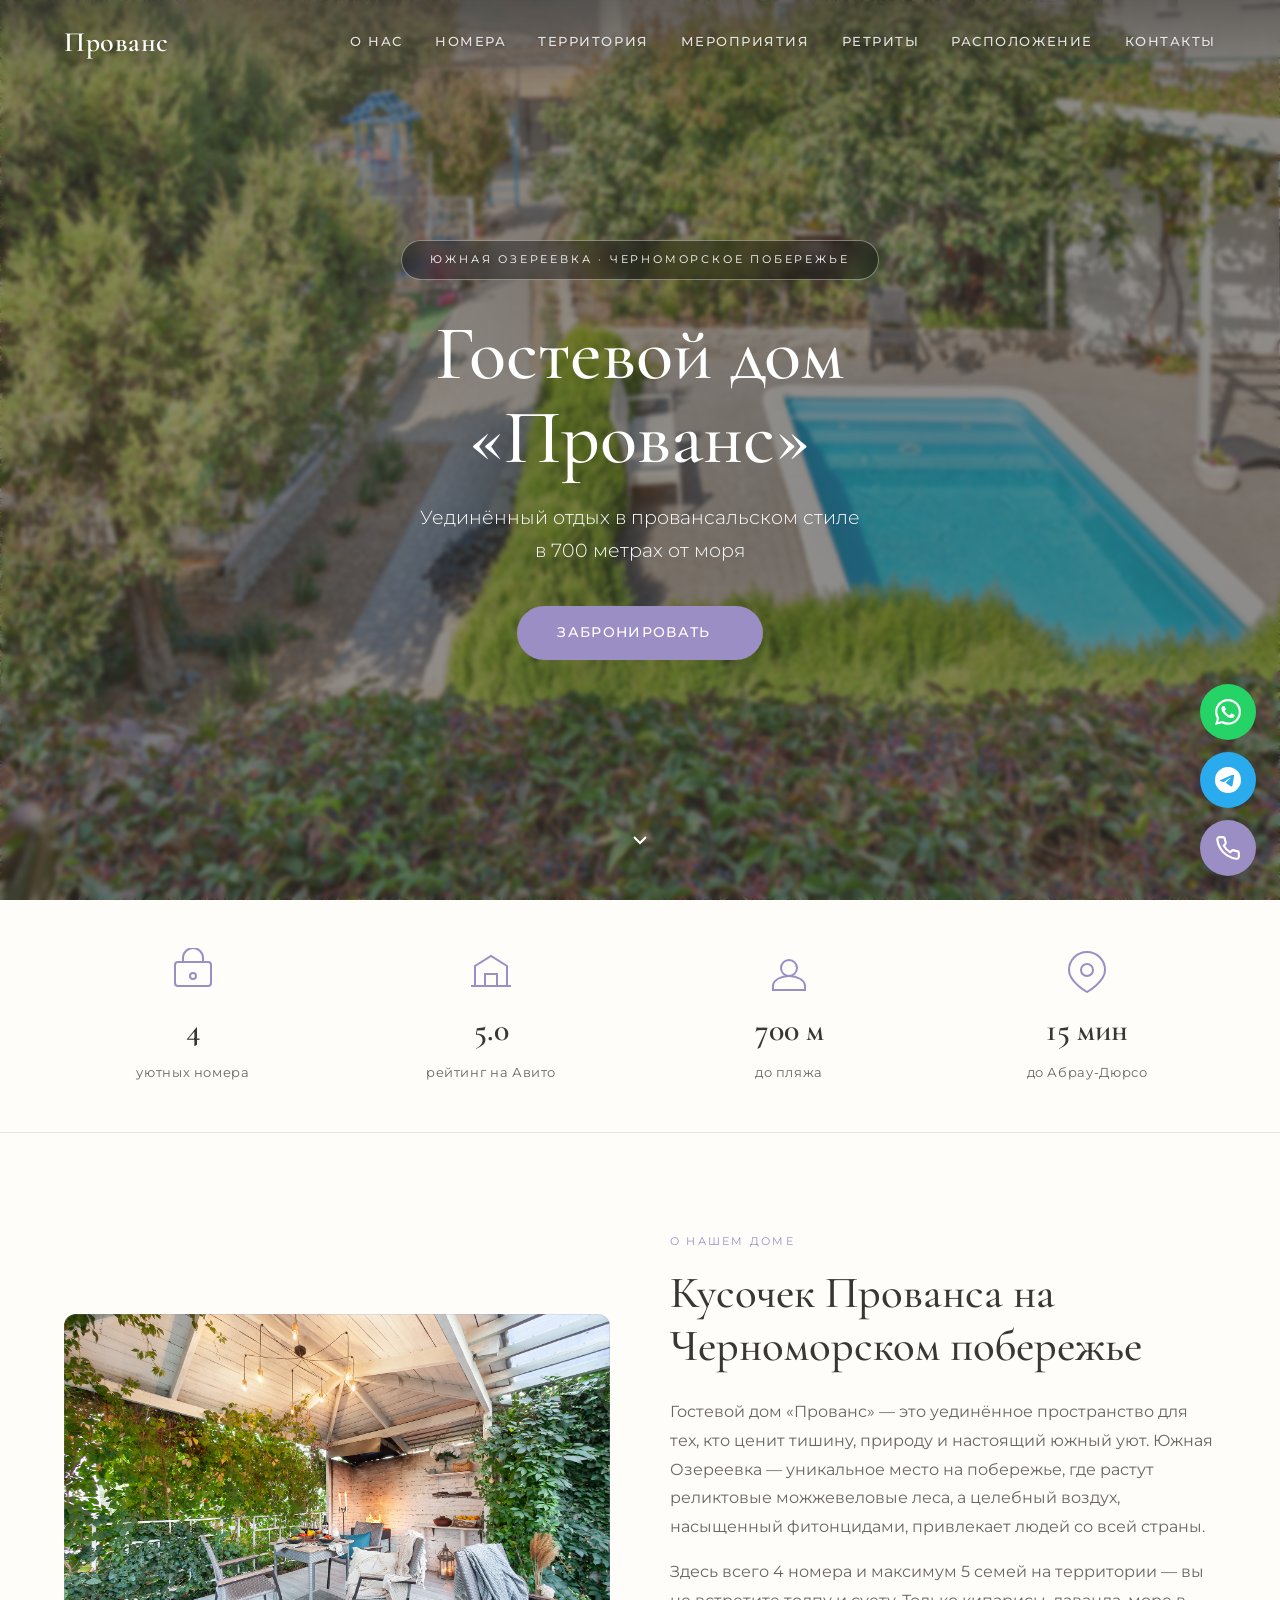
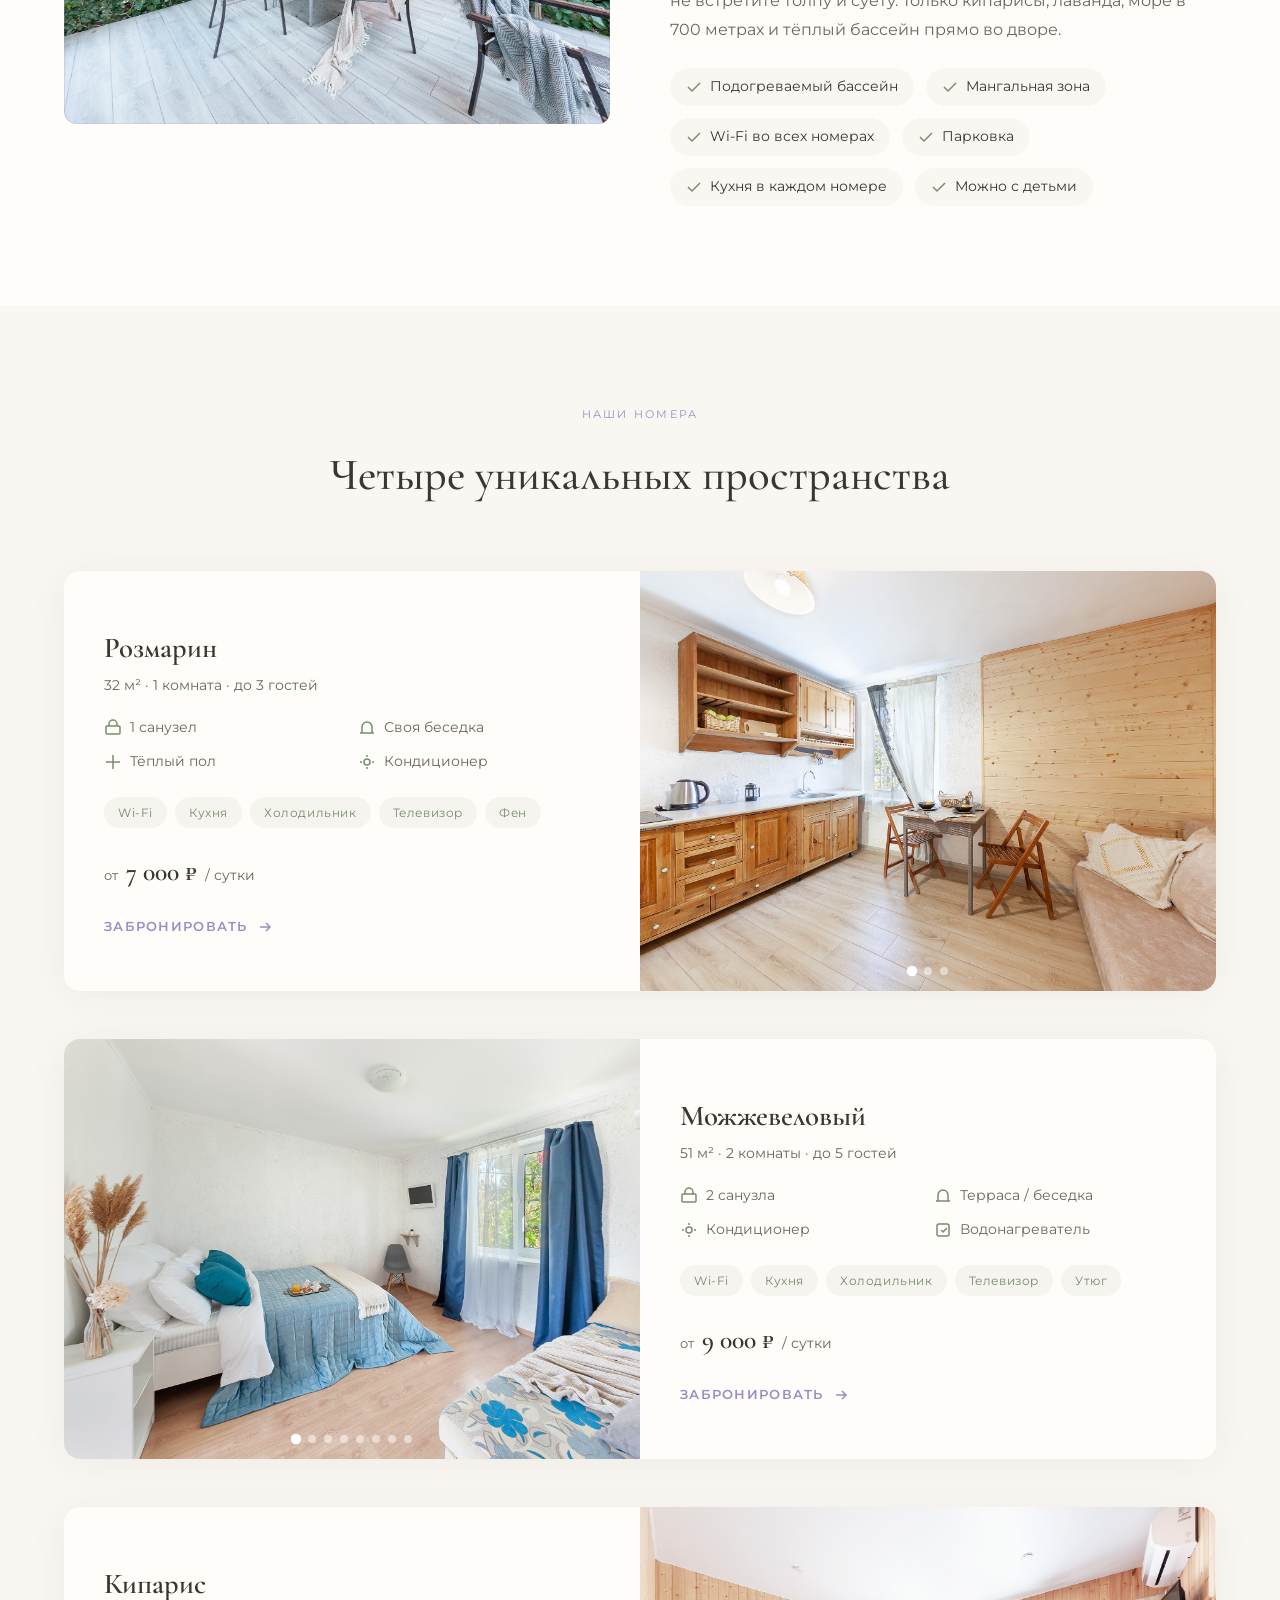
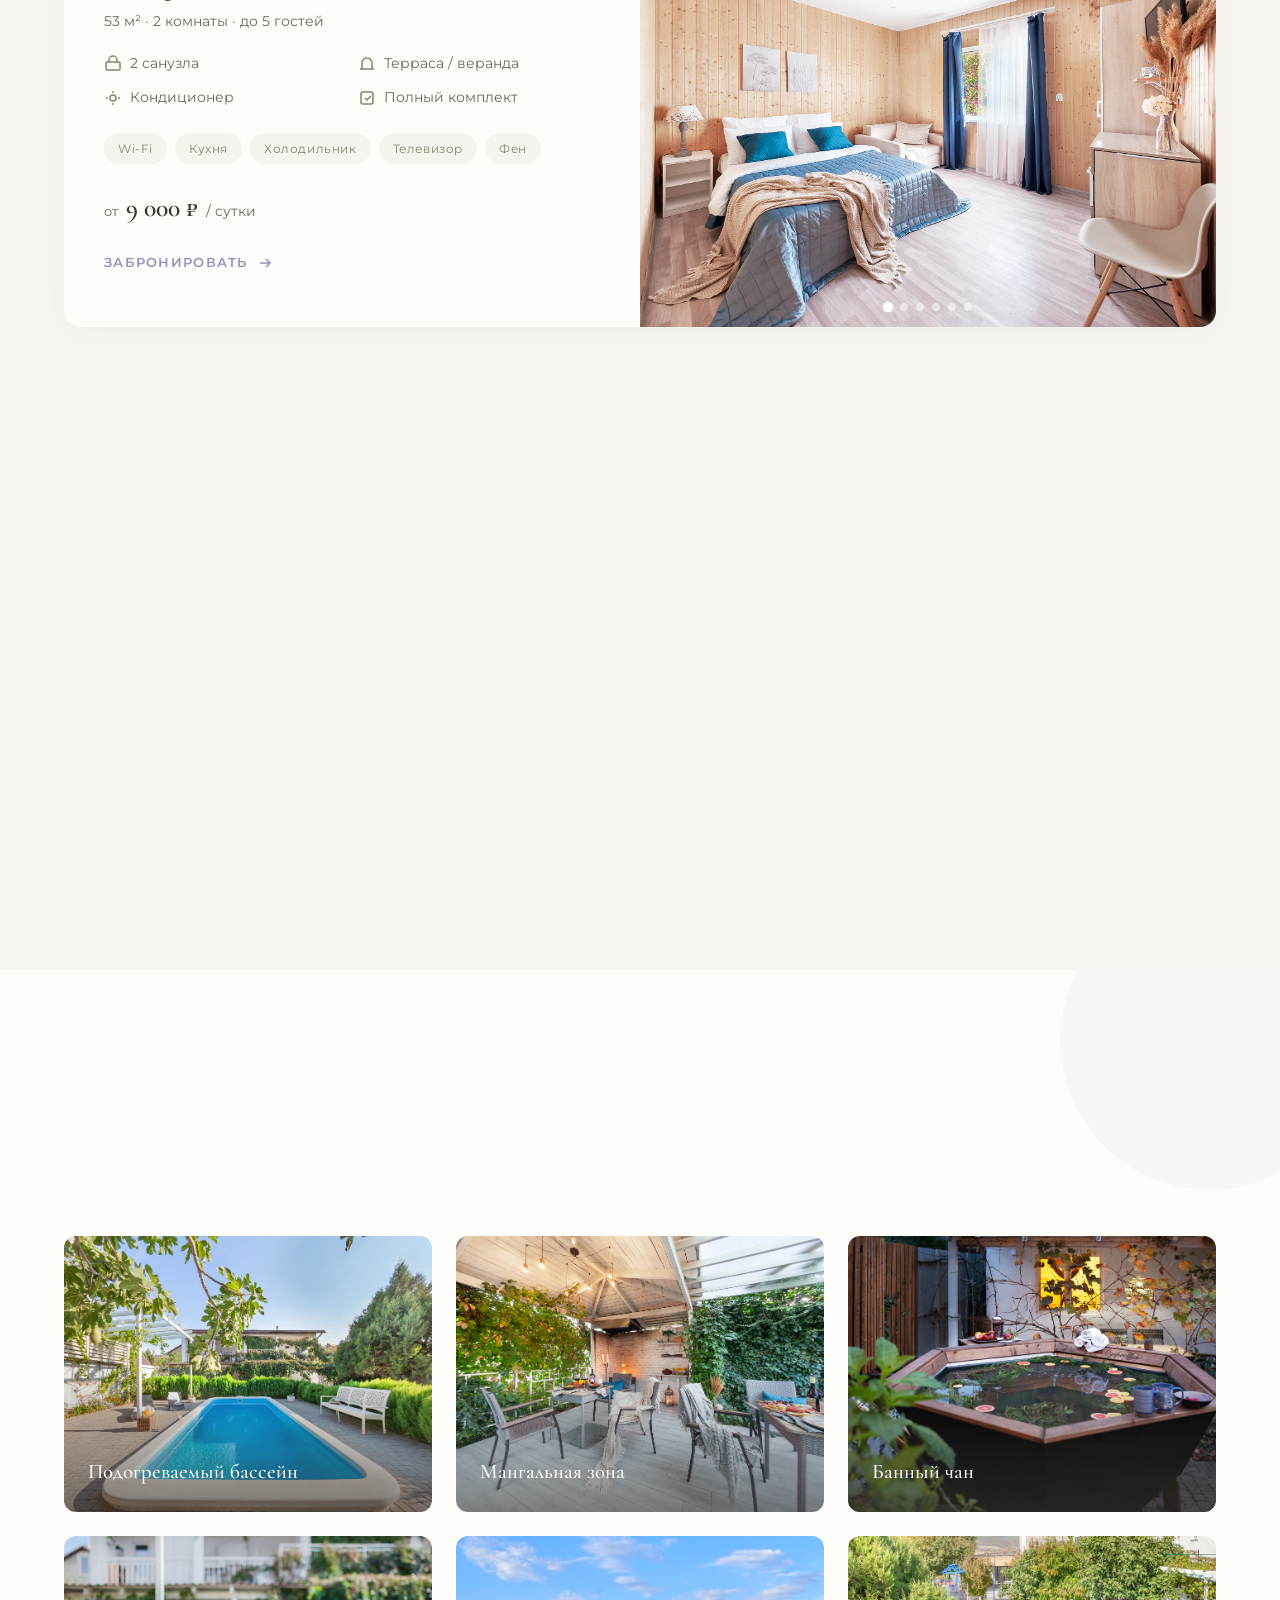
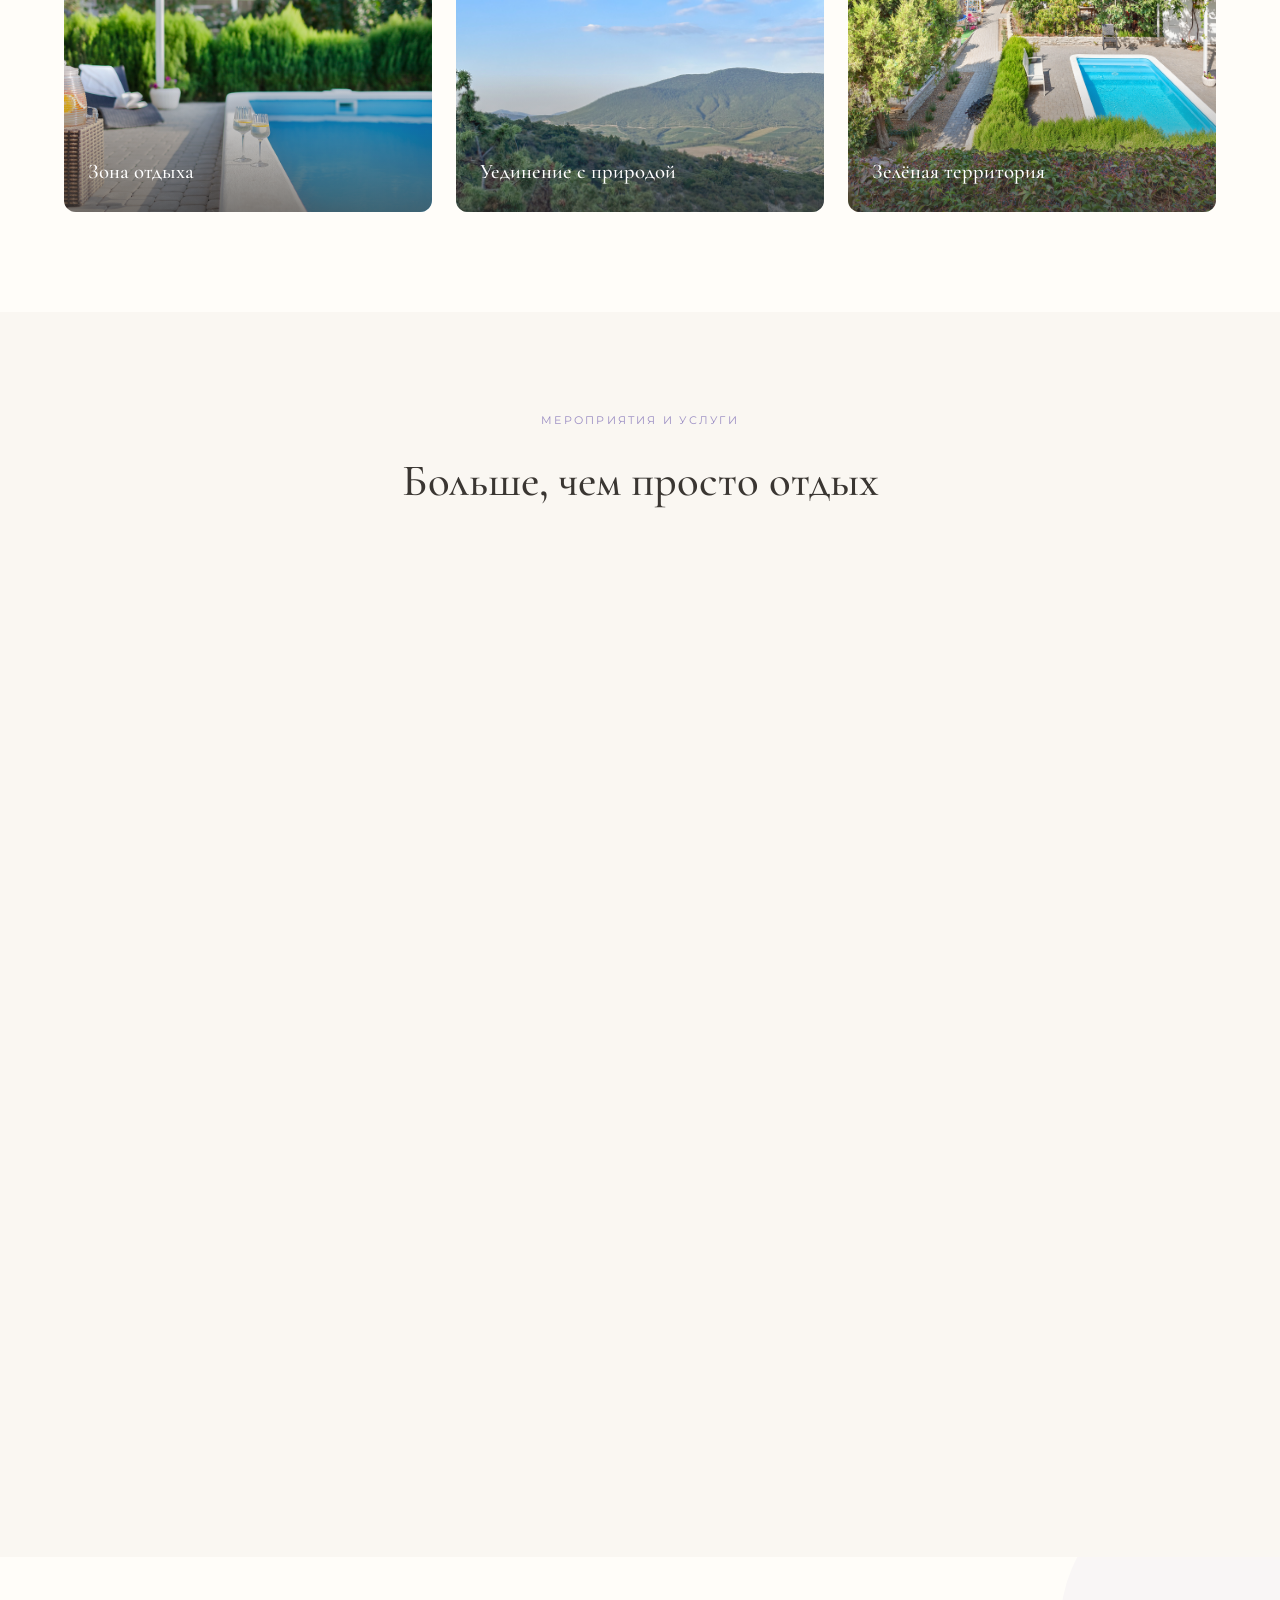
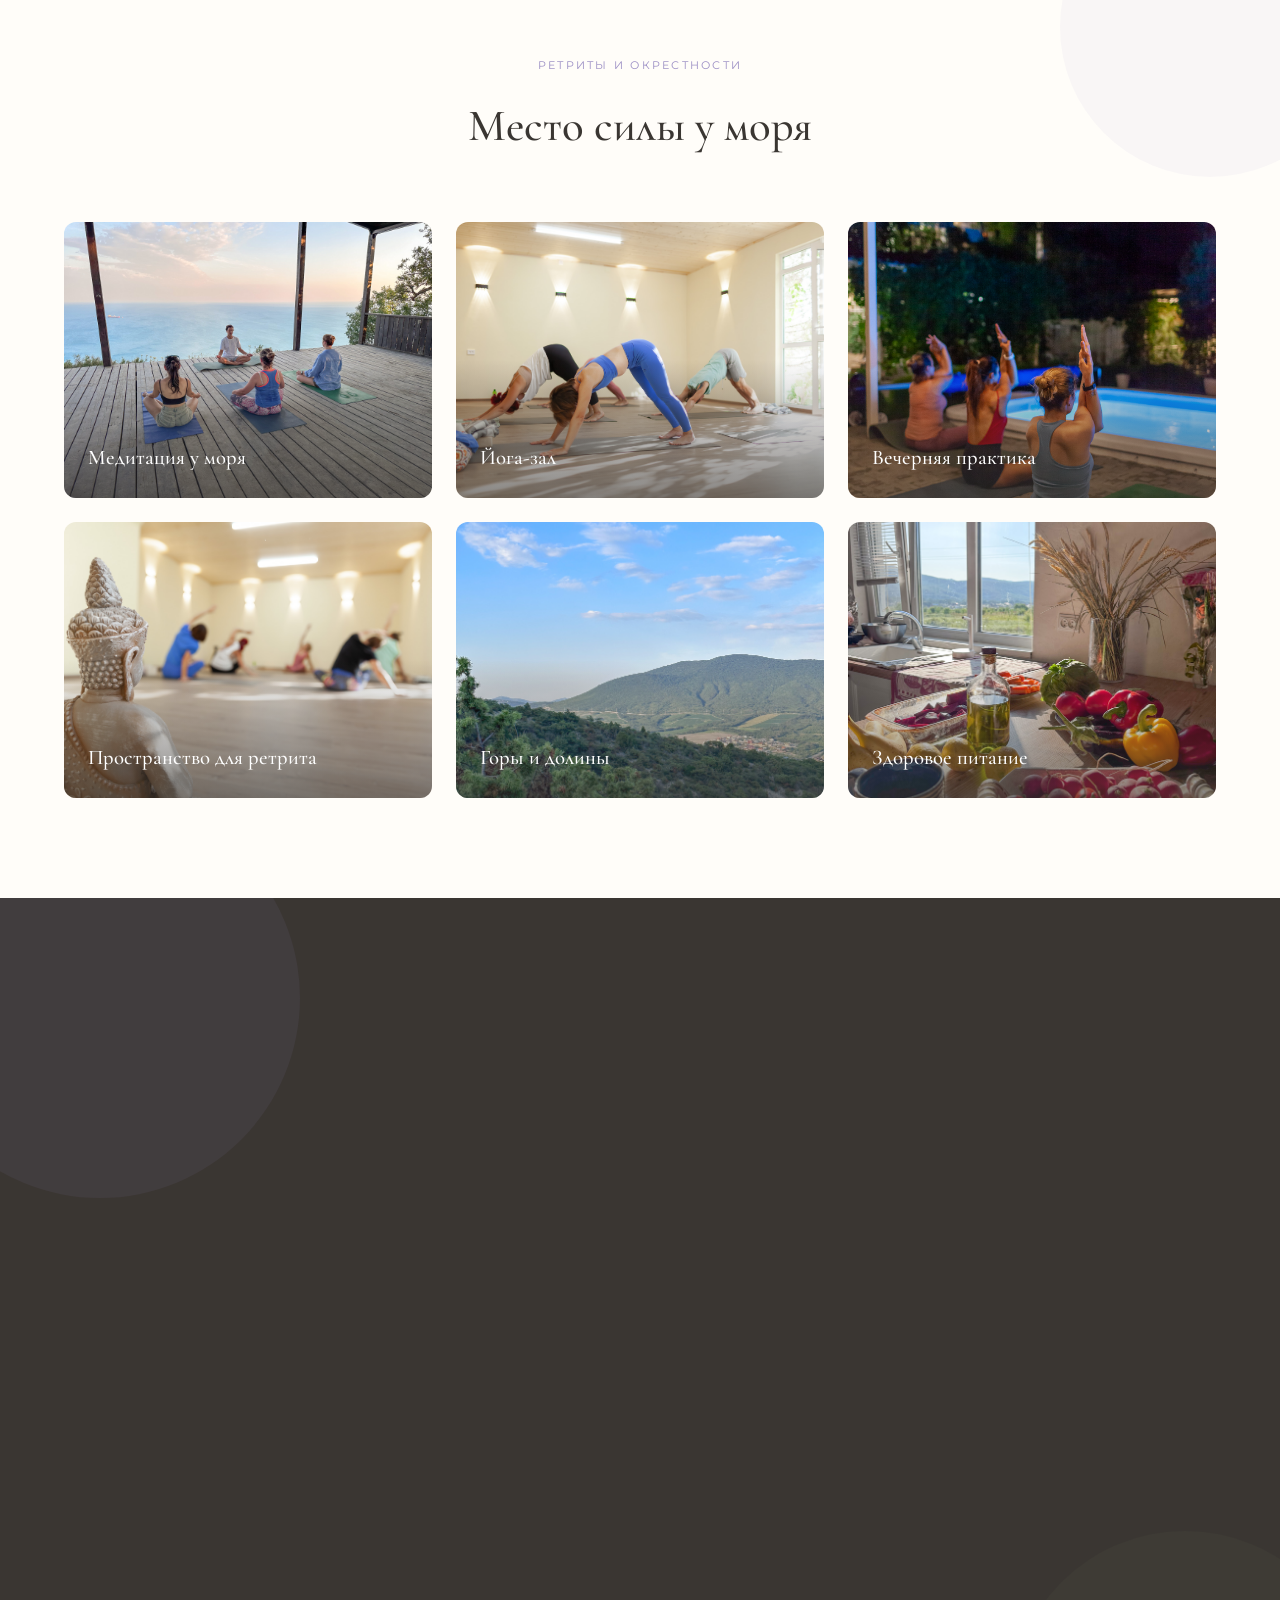
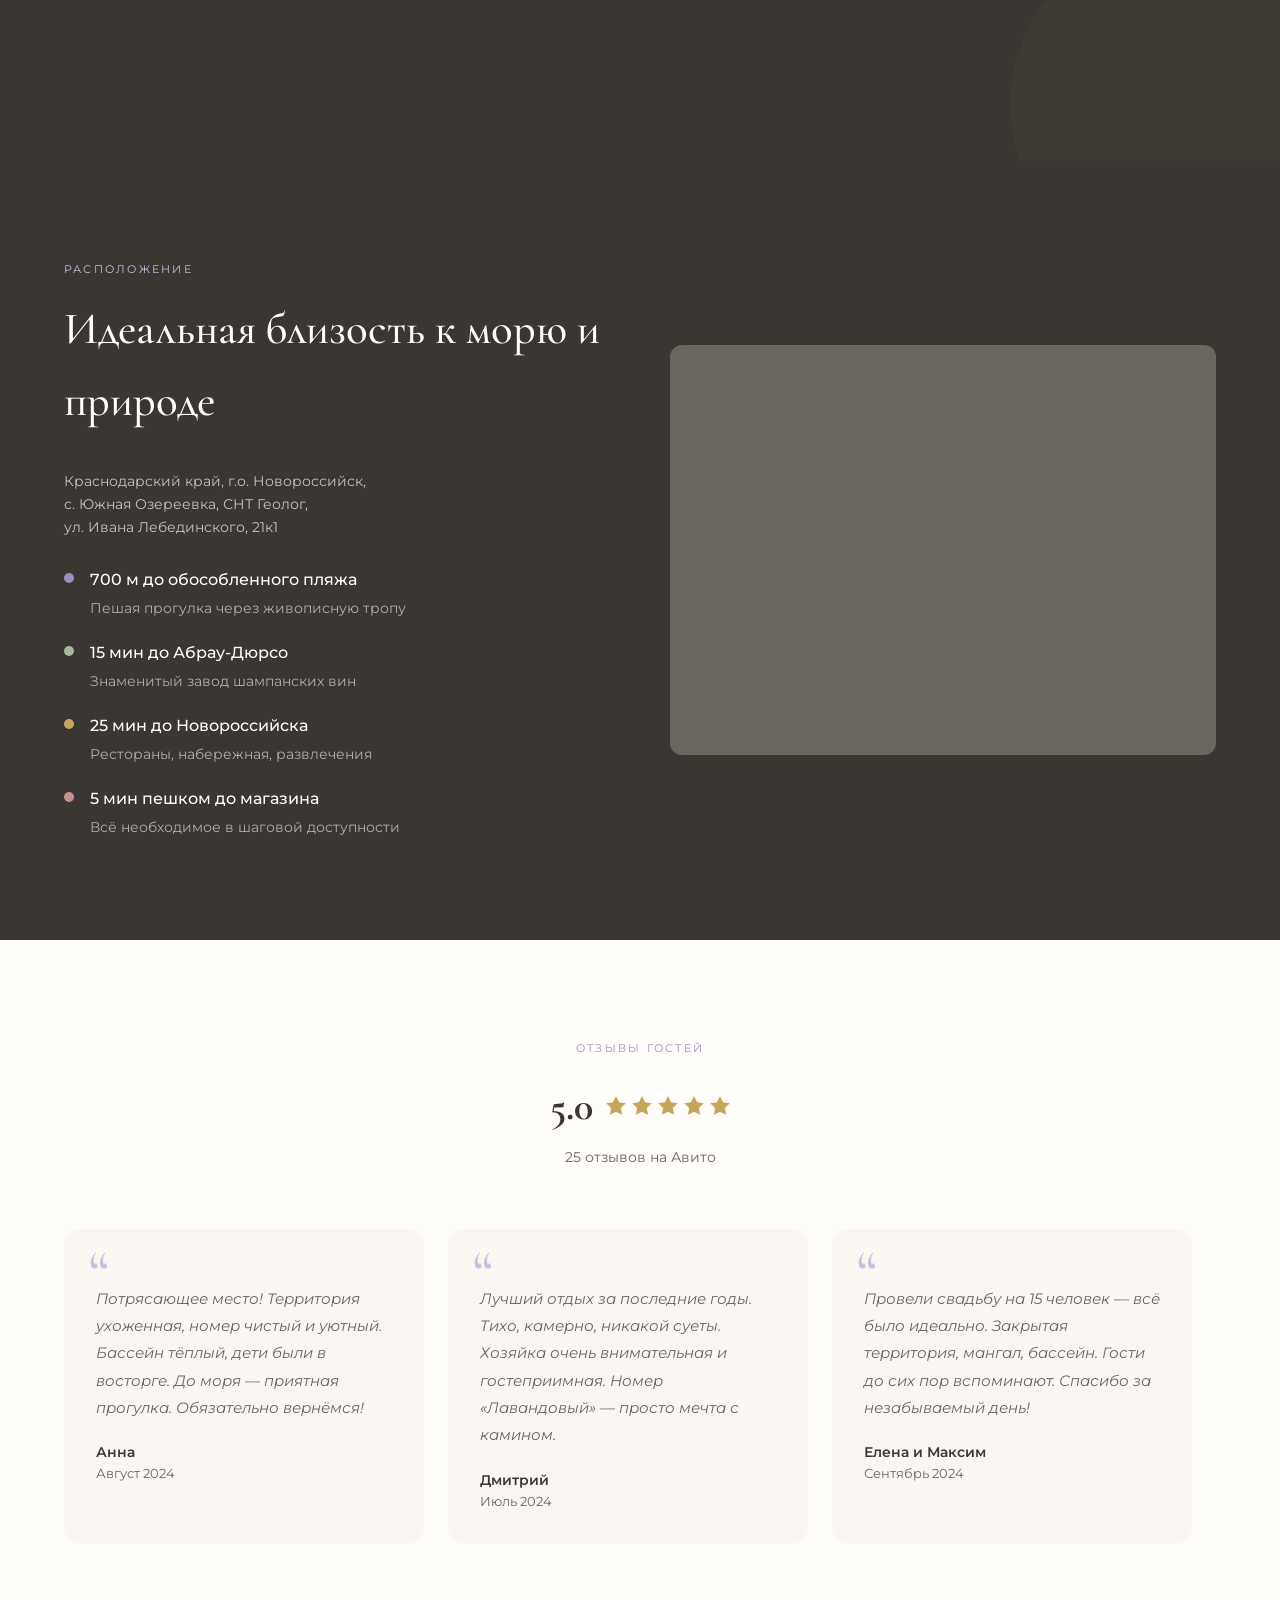
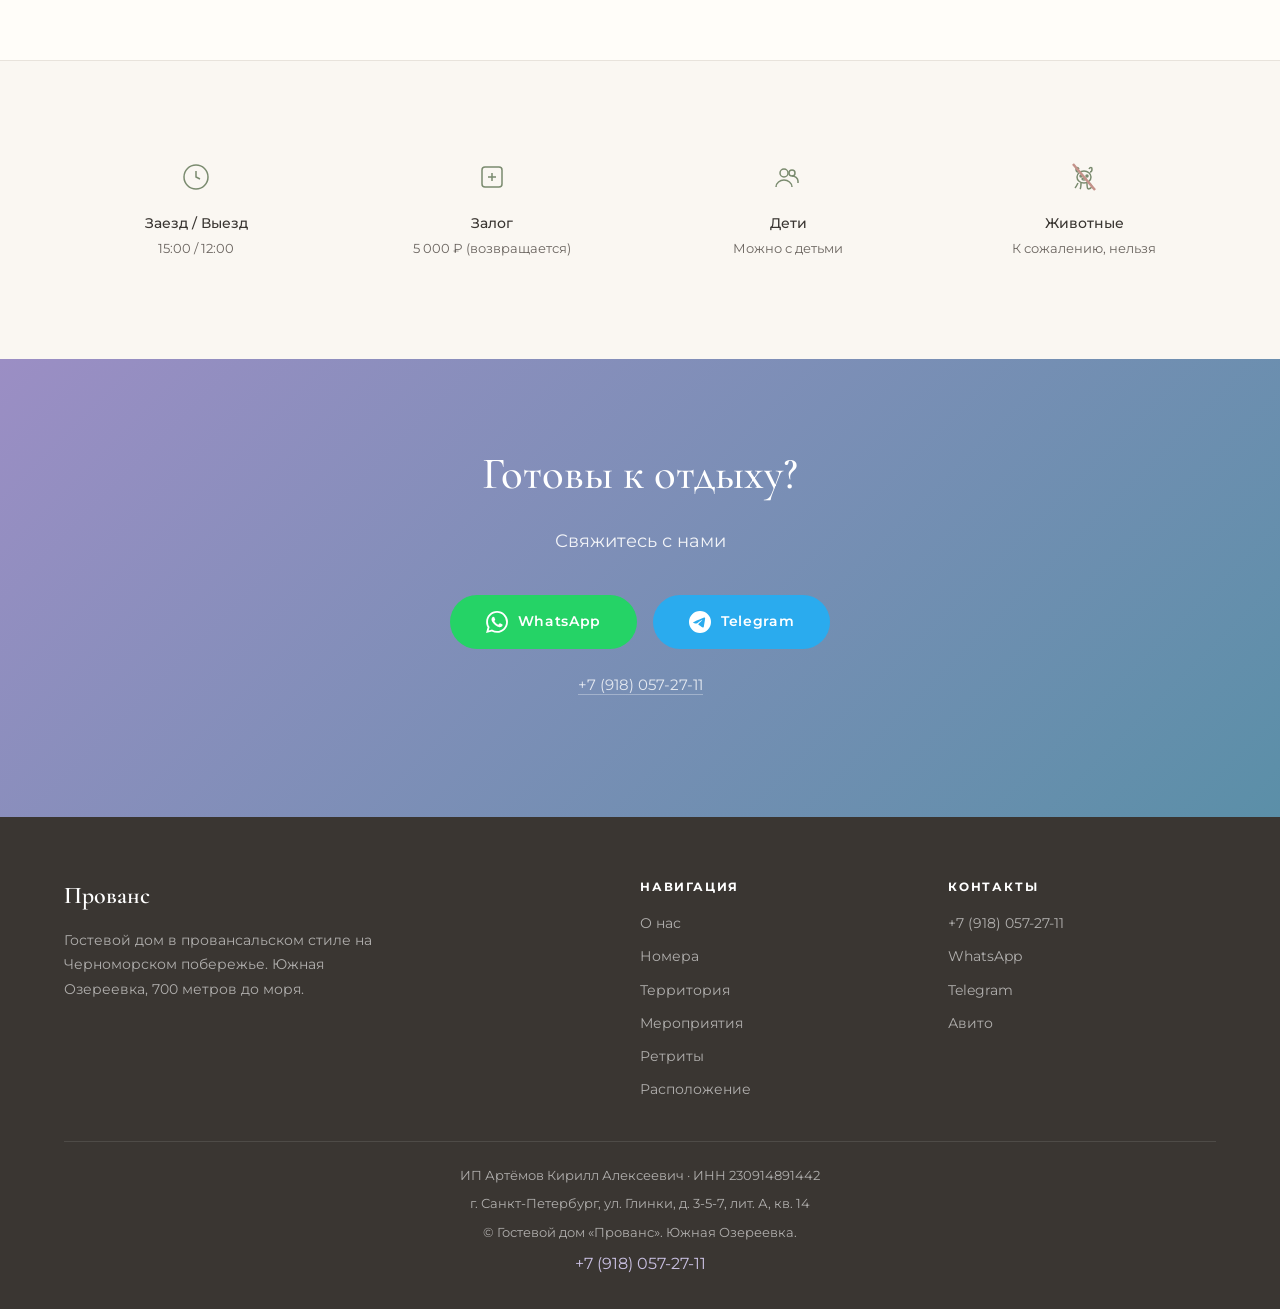
==== commit 12dd57af: "feat: replace service icons, rewrite SEO texts, update map and footer - Replace SVG icons with custo" ====
--- a/index.html
+++ b/index.html
@@ -181,8 +181,8 @@
 .services-grid{display:grid;grid-template-columns:repeat(3,1fr);gap:24px}
 .srv-card{background:var(--warm-white);border-radius:16px;padding:40px 32px;text-align:center;transition:transform .3s,box-shadow .3s;border:1px solid transparent}
 .srv-card:hover{transform:translateY(-6px);box-shadow:0 12px 40px rgba(58,54,50,.08);border-color:var(--lavender-soft)}
-.srv-icon{width:64px;height:64px;margin:0 auto 20px;display:flex;align-items:center;justify-content:center;background:linear-gradient(135deg,rgba(155,142,196,.12),rgba(122,139,111,.08));border-radius:50%}
-.srv-icon svg{width:28px;height:28px;color:var(--lavender)}
+.srv-icon{width:80px;height:80px;margin:0 auto 20px;display:flex;align-items:center;justify-content:center}
+.srv-icon img{width:100%;height:100%;object-fit:contain}
 .srv-card h3{font-family:var(--serif);font-size:1.3rem;font-weight:600;margin-bottom:12px}
 .srv-card p{font-size:.9rem;color:var(--warm-gray);line-height:1.7}
 @media(max-width:768px){.services-grid{grid-template-columns:1fr 1fr;gap:16px}.srv-card{padding:28px 20px}}
@@ -703,46 +703,34 @@
   </div>
   <div class="services-grid">
     <div class="srv-card reveal" style="transition-delay:.1s">
-      <div class="srv-icon">
-        <svg viewBox="0 0 28 28" fill="none" stroke="currentColor" stroke-width="1.5"><path d="M14 4c-3 0-6 2-6 5 0 4 6 8 6 8s6-4 6-8c0-3-3-5-6-5z"/><path d="M8 18c-3 1-5 3-5 5v2h22v-2c0-2-2-4-5-5"/><circle cx="14" cy="7.5" r="1.5"/></svg>
-      </div>
-      <h3>Камерная свадьба</h3>
-      <p>До 20 гостей. Закрытая территория только для вас, вид на море, беседки и мангал.</p>
+      <div class="srv-icon"><img src="icons/wedding.png" alt="Свадьба" loading="lazy"></div>
+      <h3>Камерная свадьба на берегу моря</h3>
+      <p>Организуйте незабываемый праздник для самых близких — до 20 гостей. Уединённый гостевой дом с закрытой территорией, захватывающим видом на море, комфортными беседками и мангалом. Ваш день — только по вашим правилам.</p>
     </div>
     <div class="srv-card reveal" style="transition-delay:.2s">
-      <div class="srv-icon">
-        <svg viewBox="0 0 28 28" fill="none" stroke="currentColor" stroke-width="1.5"><path d="M14 3v4M6 7l2 3M22 7l-2 3"/><rect x="4" y="14" width="20" height="4" rx="2"/><path d="M8 18v6M20 18v6M8 24h12"/><path d="M12 14v-2a2 2 0 014 0v2"/></svg>
-      </div>
-      <h3>День рождения</h3>
-      <p>Закрытая территория, бассейн в вашем распоряжении, мангальная зона для праздника.</p>
+      <div class="srv-icon"><img src="icons/birthday.png" alt="День рождения" loading="lazy"></div>
+      <h3>День рождения в уединённом месте</h3>
+      <p>Отметьте особенный день в окружении природы и близких людей. Закрытая территория гостевого дома, подогреваемый бассейн, мангальная зона и море в 700 метрах — всё для праздника, о котором будут вспоминать долго.</p>
     </div>
     <div class="srv-card reveal" style="transition-delay:.3s">
-      <div class="srv-icon">
-        <svg viewBox="0 0 28 28" fill="none" stroke="currentColor" stroke-width="1.5"><circle cx="14" cy="14" r="10"/><path d="M14 8v6l4 4"/></svg>
-      </div>
-      <h3>Девичник</h3>
-      <p>Банный чан, бассейн, мангал и полностью закрытое пространство для вашей компании.</p>
+      <div class="srv-icon"><img src="icons/bachelorette.png" alt="Девичник" loading="lazy"></div>
+      <h3>Девичник или мальчишник на природе</h3>
+      <p>Проведите вечер перед свадьбой в расслабленной атмосфере! Полностью закрытая территория, расслабляющий банный чан, освежающий бассейн и мангальная зона. Создайте лучшие воспоминания перед важным днём.</p>
     </div>
     <div class="srv-card reveal" style="transition-delay:.4s">
-      <div class="srv-icon">
-        <svg viewBox="0 0 28 28" fill="none" stroke="currentColor" stroke-width="1.5"><rect x="3" y="6" width="22" height="16" rx="2"/><path d="M3 10h22"/><circle cx="8" cy="18" r="2"/></svg>
-      </div>
-      <h3>Корпоратив</h3>
-      <p>Природа и уединение. Совместите работу и отдых на закрытой территории.</p>
+      <div class="srv-icon"><img src="icons/corporate.png" alt="Корпоратив" loading="lazy"></div>
+      <h3>Корпоративный отдых на природе</h3>
+      <p>Найдите идеальный баланс между командным духом и расслаблением. Уединённый гостевой дом для вашего коллектива: закрытая территория, вдохновляющая природа и абсолютная приватность — вдали от офисной суеты и посторонних глаз.</p>
     </div>
     <div class="srv-card reveal" style="transition-delay:.5s">
-      <div class="srv-icon">
-        <svg viewBox="0 0 28 28" fill="none" stroke="currentColor" stroke-width="1.5"><path d="M14 4L4 10v12l10 4 10-4V10z"/><path d="M14 16v8M4 10l10 6 10-6"/></svg>
-      </div>
-      <h3>Ретрит</h3>
-      <p>Зал для йоги и медитаций, до 16 человек. Закрытый отель только под вашу группу.</p>
+      <div class="srv-icon"><img src="icons/retreat.png" alt="Ретрит" loading="lazy"></div>
+      <h3>Ретриты и духовные практики</h3>
+      <p>Организуйте глубокую перезагрузку в атмосфере абсолютного уединения — до 16 участников. Гостевой дом закрывается исключительно под вашу группу: тишина, комфортный зал для йоги и медитаций. Идеальное пространство для восстановления сил и поиска внутренней гармонии.</p>
     </div>
     <div class="srv-card reveal" style="transition-delay:.6s">
-      <div class="srv-icon">
-        <svg viewBox="0 0 28 28" fill="none" stroke="currentColor" stroke-width="1.5"><path d="M14 3v2M5 8l2 1M23 8l-2 1M7 20h14"/><rect x="6" y="12" width="16" height="8" rx="2"/></svg>
-      </div>
-      <h3>Романтический ужин</h3>
-      <p>Накрытое пространство для ужина на двоих — идеальная обстановка для особого вечера.</p>
+      <div class="srv-icon"><img src="icons/romantic.png" alt="Романтический ужин" loading="lazy"></div>
+      <h3>Романтический вечер у моря</h3>
+      <p>Подарите себе и второй половинке незабываемый вечер в атмосфере южного Прованса. Уютно накрытое пространство среди зелени, свечи, тёплый вечерний воздух и звуки природы — идеальная обстановка для особенного свидания.</p>
     </div>
   </div>
 </div>
@@ -794,14 +782,14 @@
     <div class="retreat-content reveal-right">
       <div class="about-tag" style="color:var(--lavender-soft)">Для организаторов ретритов</div>
       <h2>Закрытое пространство у моря — только для вашей группы</h2>
-      <p>Мы закрываем отель целиком под одну группу до 16 человек. Никаких посторонних — только ваши участники, море и природа.</p>
+      <p>Мы закрываем гостевой дом целиком под одну группу до 16 человек. Никаких посторонних — только ваши участники, море и природа.</p>
       <ul class="retreat-list">
-        <li>Зал для йоги и медитаций с ковриками и подушками</li>
+        <li>Зал для йоги и медитаций со всем необходимым оборудованием</li>
         <li>4 номера — Розмарин, Кипарис, Можжевеловый, Лавандовый</li>
         <li>Обогреваемый бассейн, чан, мангальная зона</li>
         <li>Обособленный пляж в 700 м, открытая вода</li>
         <li>Пешие маршруты, места силы, винный туризм рядом</li>
-        <li>Полностью оснащённая кухня для вашего повара</li>
+        <li>Полностью оснащённая кухня</li>
         <li>Питание группы — уточните при бронировании</li>
       </ul>
       <p class="retreat-note">Цены и условия сотрудничества — по запросу</p>
@@ -854,7 +842,7 @@
       </div>
     </div>
     <div class="loc-map reveal-right">
-      <iframe src="https://yandex.ru/map-widget/v1/?ll=37.5444%2C44.6961&z=15&pt=37.5444%2C44.6961%2Cpm2rdm&lang=ru_RU" allowfullscreen loading="lazy" title="Карта расположения гостевого дома Прованс"></iframe>
+      <iframe src="https://yandex.ru/map-widget/v1/?ll=37.643863%2C44.674180&z=17&pt=37.643409%2C44.674146%2Cpm2rdm&lang=ru_RU" allowfullscreen loading="lazy" title="Карта расположения гостевого дома Прованс"></iframe>
     </div>
   </div>
 </div>
@@ -924,12 +912,12 @@
     <div class="rule-item reveal" style="transition-delay:.2s">
       <svg viewBox="0 0 32 32" fill="none" stroke="currentColor" stroke-width="1.5"><circle cx="12" cy="12" r="4"/><circle cx="20" cy="12" r="3"/><path d="M4 26c0-4 4-7 8-7s8 3 8 7"/><path d="M20 15c3 0 6 2 6 5v2"/></svg>
       <div class="rule-label">Дети</div>
-      <div class="rule-val">Можно, стульчик есть</div>
+      <div class="rule-val">Можно с детьми</div>
     </div>
     <div class="rule-item reveal" style="transition-delay:.3s">
-      <svg viewBox="0 0 32 32" fill="none" stroke="currentColor" stroke-width="1.5"><circle cx="16" cy="14" r="6"/><path d="M10 20l-2 8M22 20l2 8M13 10c0-3 6-3 6 0"/><line x1="8" y1="4" x2="24" y2="28" stroke-width="2"/></svg>
+      <svg viewBox="0 0 32 32" fill="none" stroke="currentColor" stroke-width="1.5"><path d="M11 8c-1-2-3-2-3 0s1 3 2 3"/><path d="M21 8c1-2 3-2 3 0s-1 3-2 3"/><ellipse cx="16" cy="16" rx="7" ry="6"/><circle cx="13" cy="15" r="1" fill="currentColor"/><circle cx="19" cy="15" r="1" fill="currentColor"/><ellipse cx="16" cy="18" rx="2" ry="1"/><path d="M10 22c-1 2-2 4-3 5"/><path d="M22 22c1 2 2 4 3 5"/><path d="M13 22c0 2 0 5-1 6"/><path d="M19 22c0 2 0 5 1 6"/><path d="M24 26c-1 1-3 2-4 2"/><line x1="5" y1="3" x2="27" y2="29" stroke-width="2.5" stroke="var(--rose)"/></svg>
       <div class="rule-label">Животные</div>
-      <div class="rule-val">К сожалению, нет</div>
+      <div class="rule-val">К сожалению, нельзя</div>
     </div>
   </div>
 </div>
@@ -983,8 +971,10 @@
       </div>
     </div>
   </div>
-  <div class="footer-bottom">
-    <span>&copy; 2013–2026 Гостевой дом «Прованс». Южная Озереевка.</span>
+  <div class="footer-bottom" style="flex-direction:column;gap:8px;text-align:center">
+    <span>ИП Артёмов Кирилл Алексеевич &middot; ИНН 230914891442</span>
+    <span>г. Санкт-Петербург, ул. Глинки, д. 3-5-7, лит. А, кв. 14</span>
+    <span>&copy; Гостевой дом «Прованс». Южная Озереевка.</span>
     <a href="tel:+79180572711" class="footer-phone">+7 (918) 057-27-11</a>
   </div>
 </div>
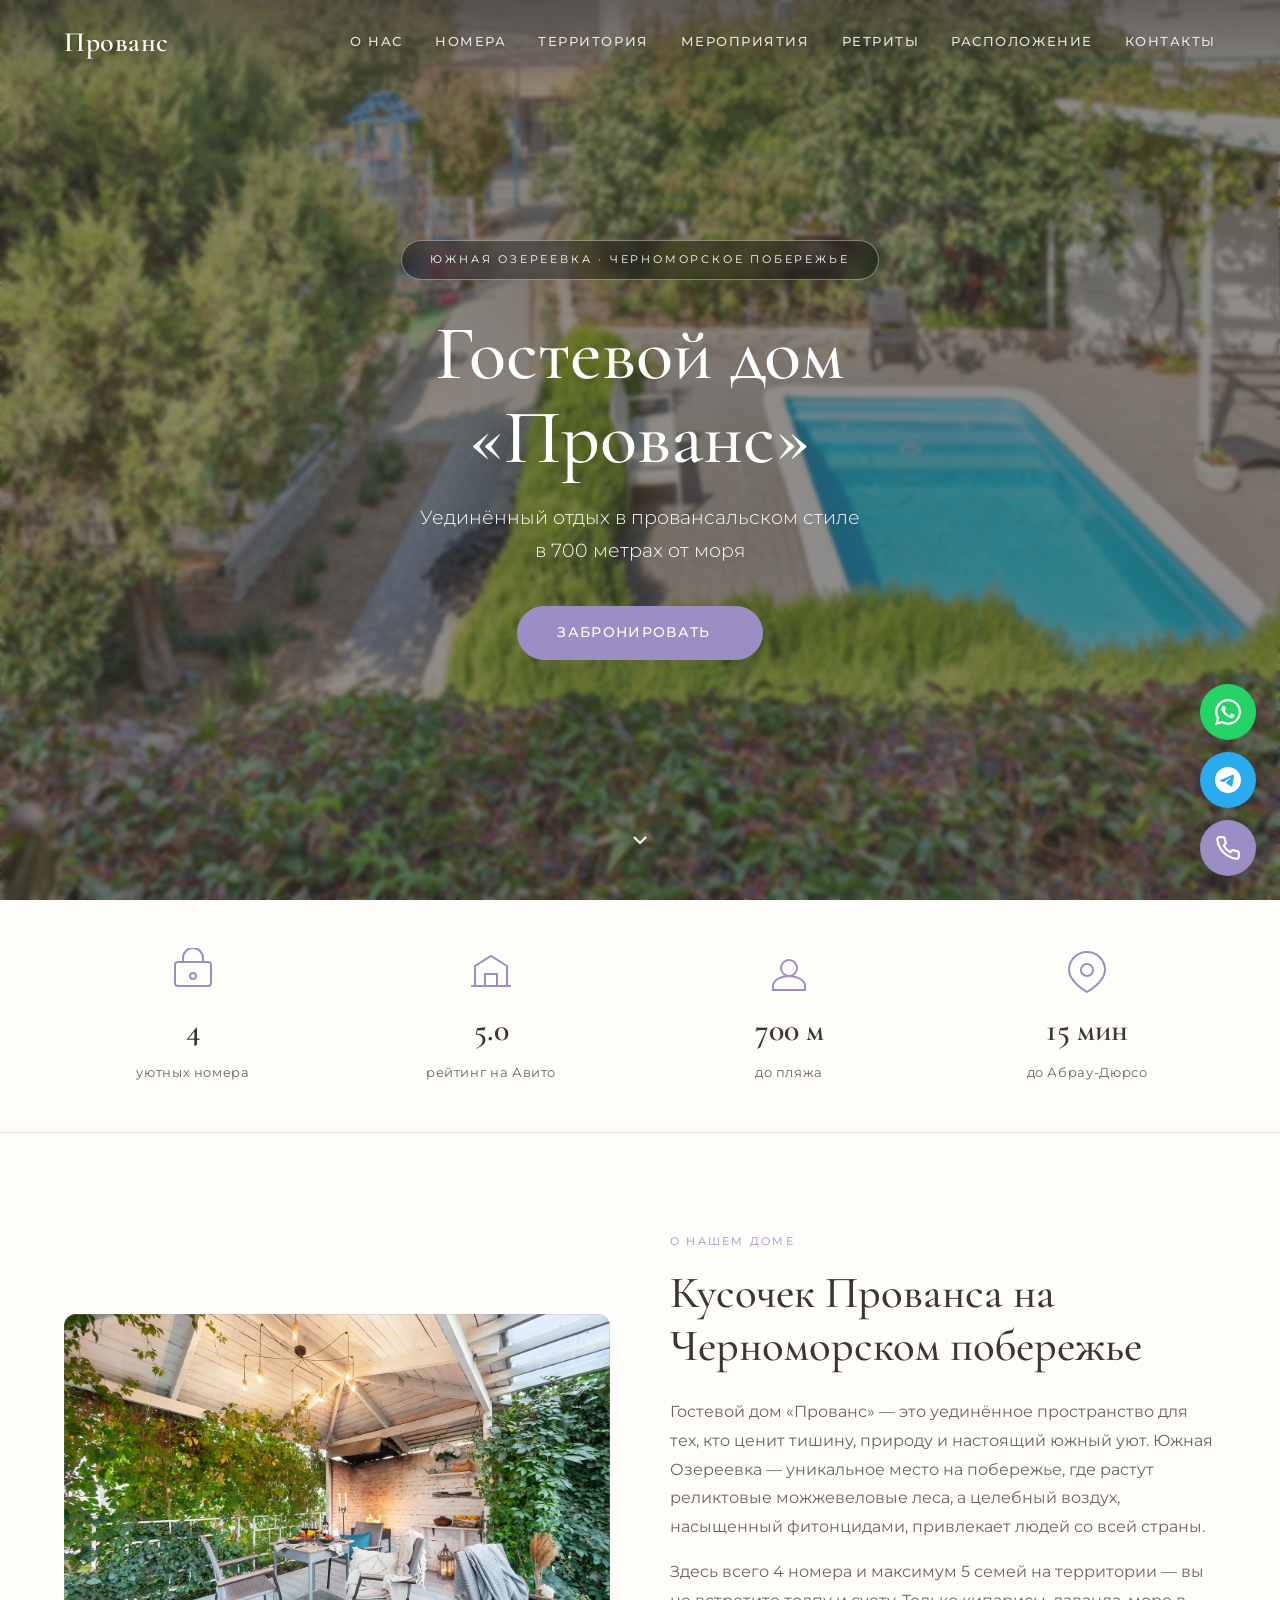
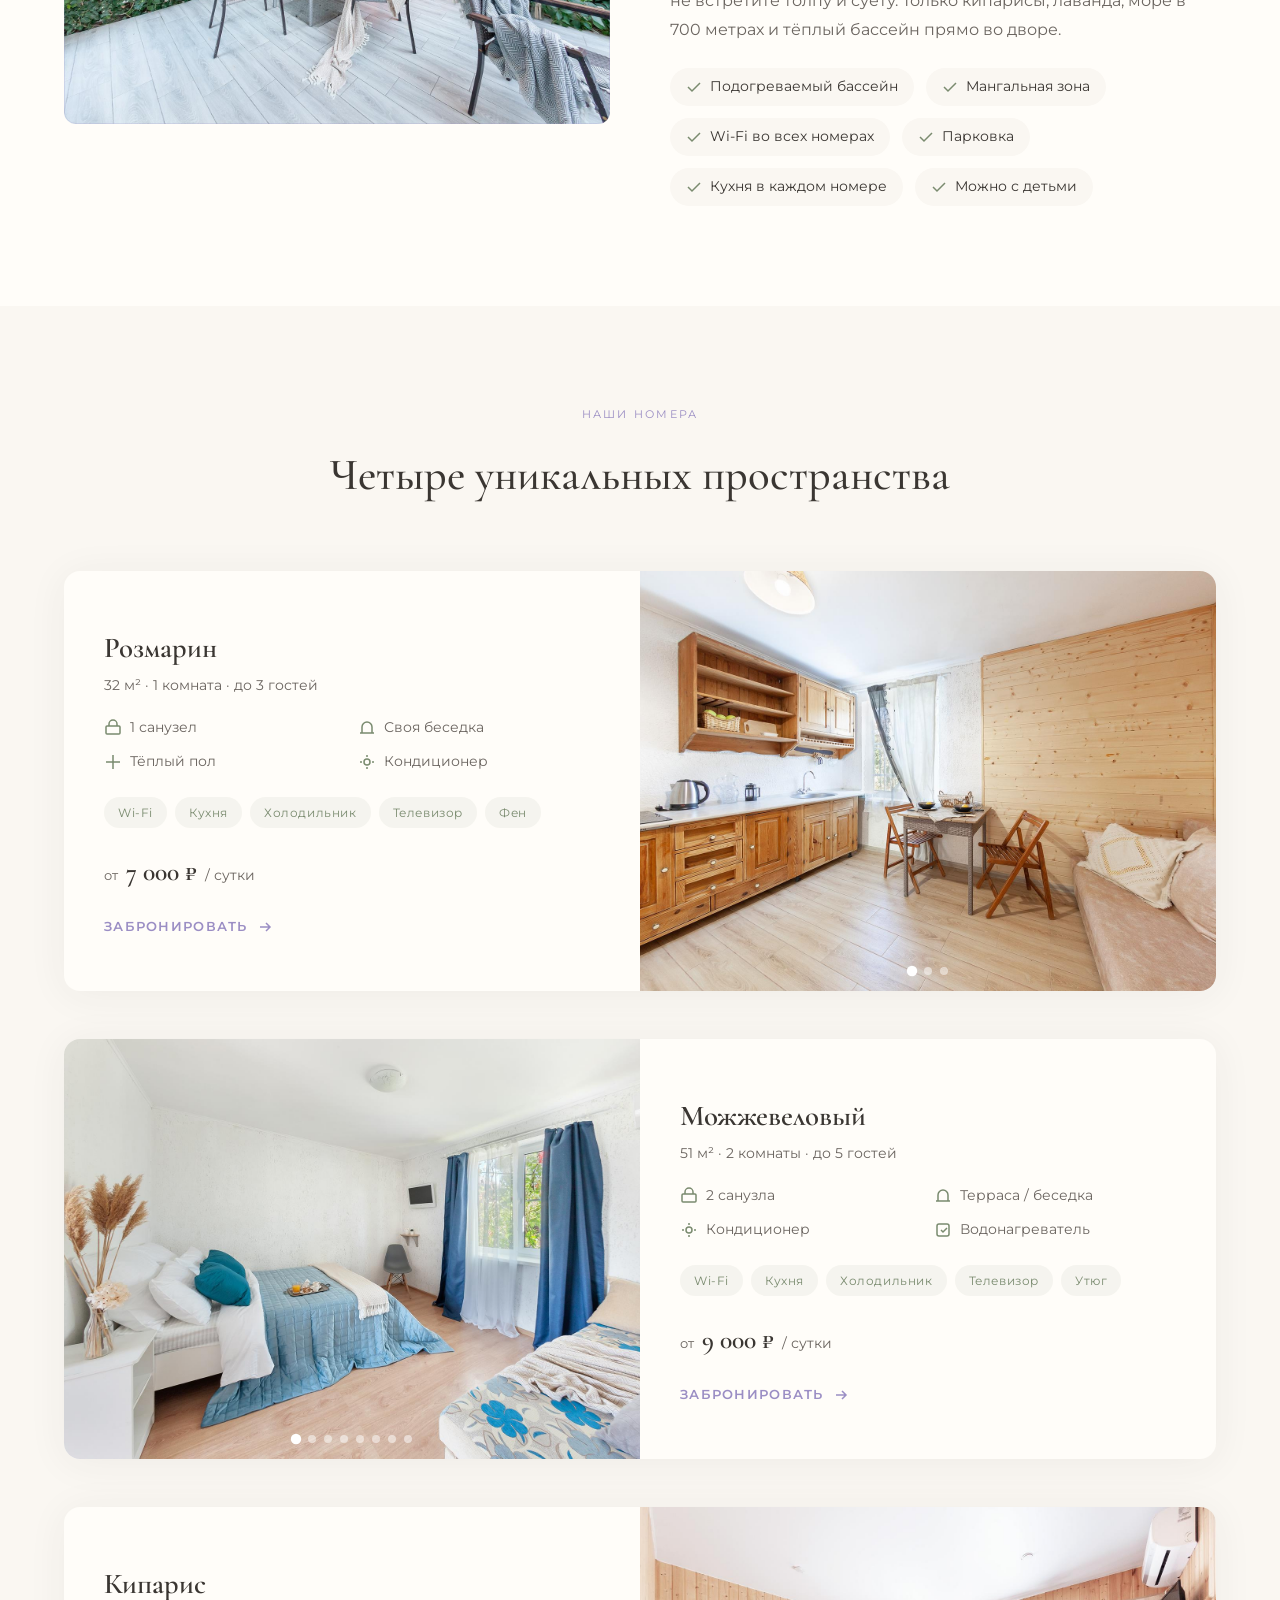
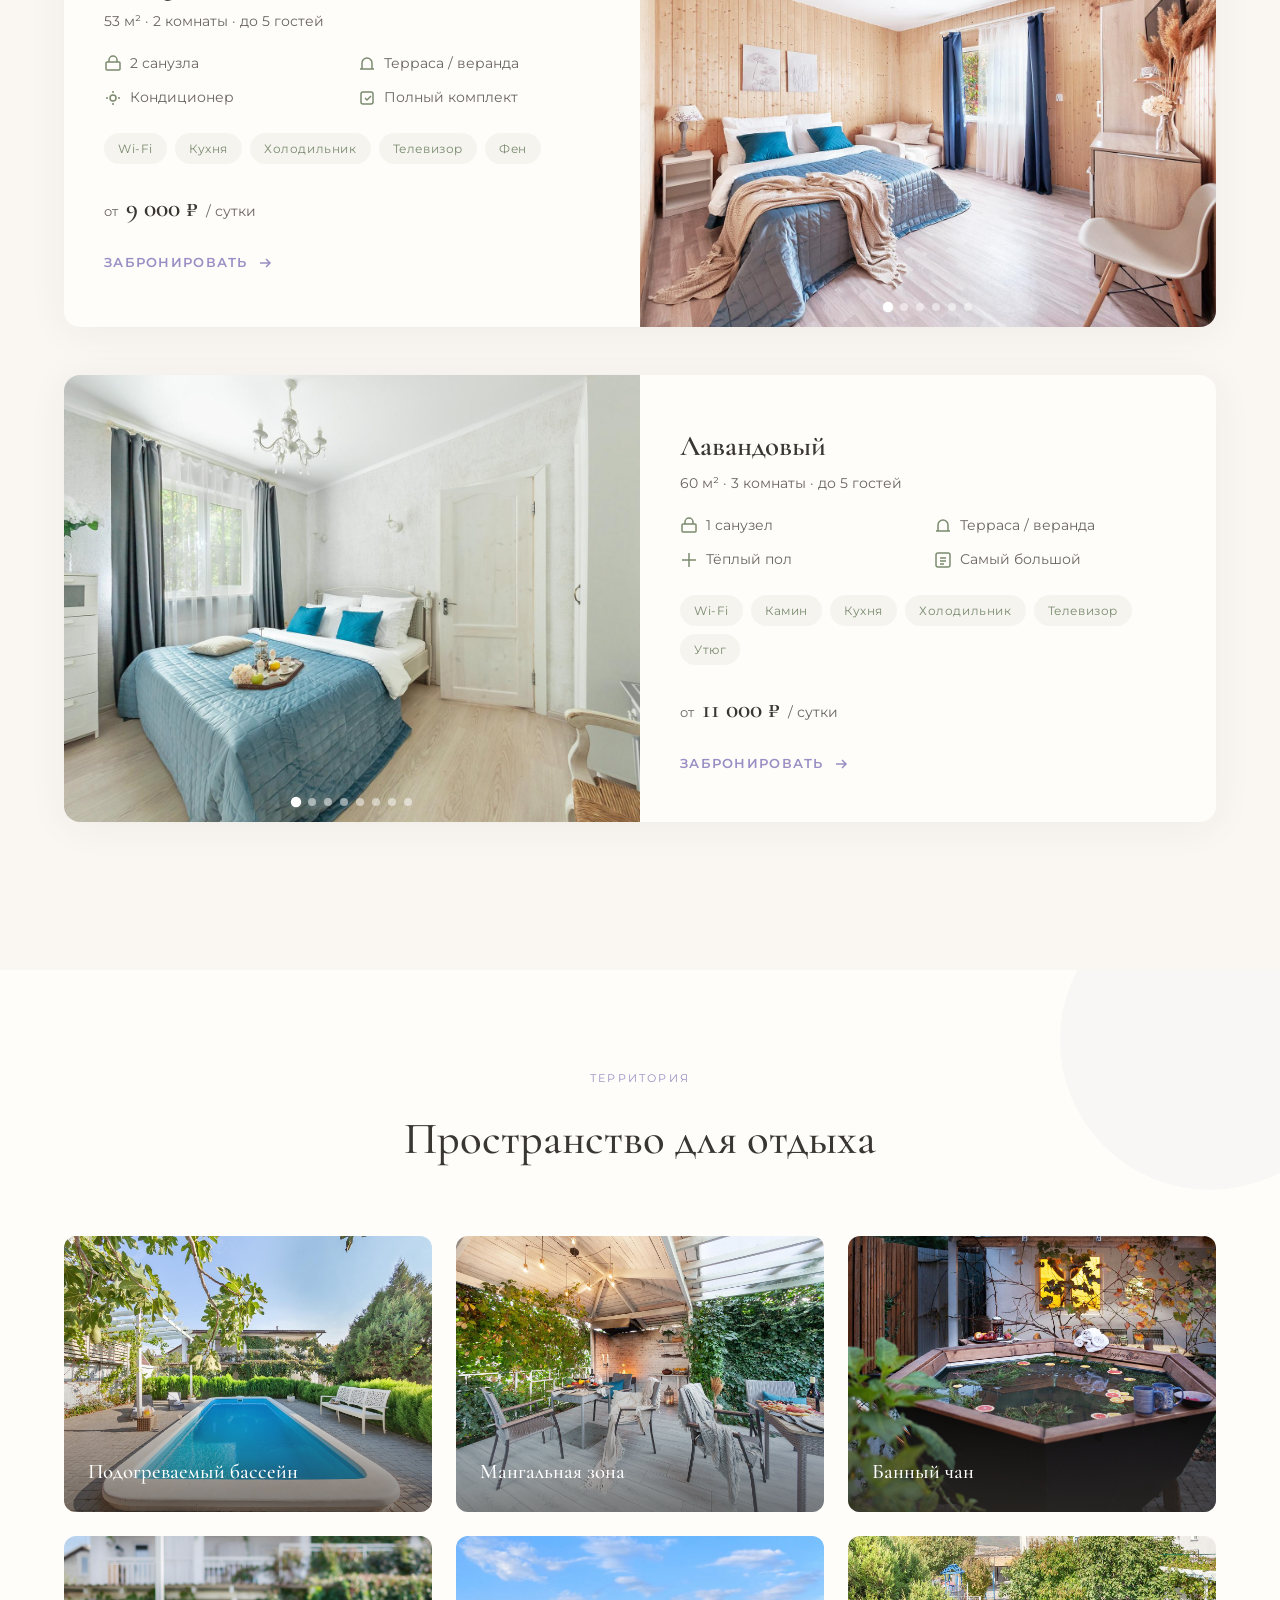
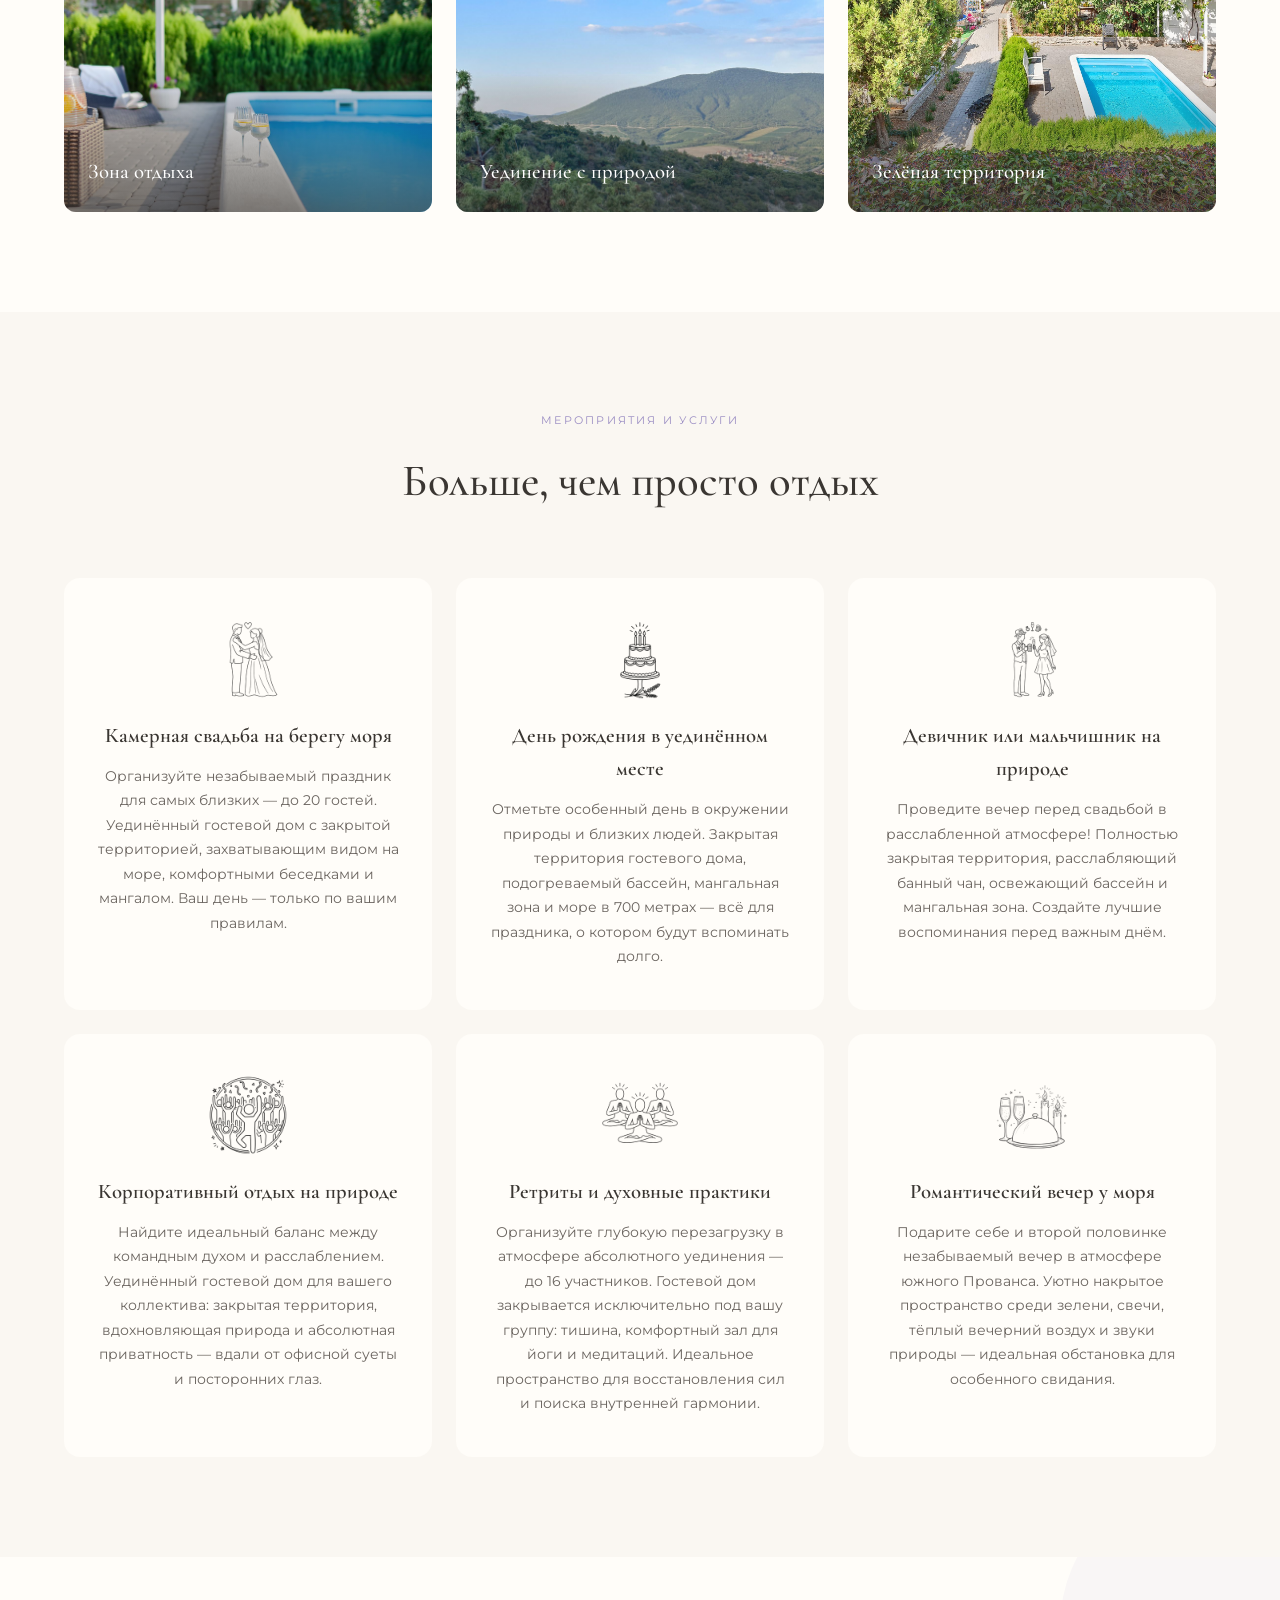
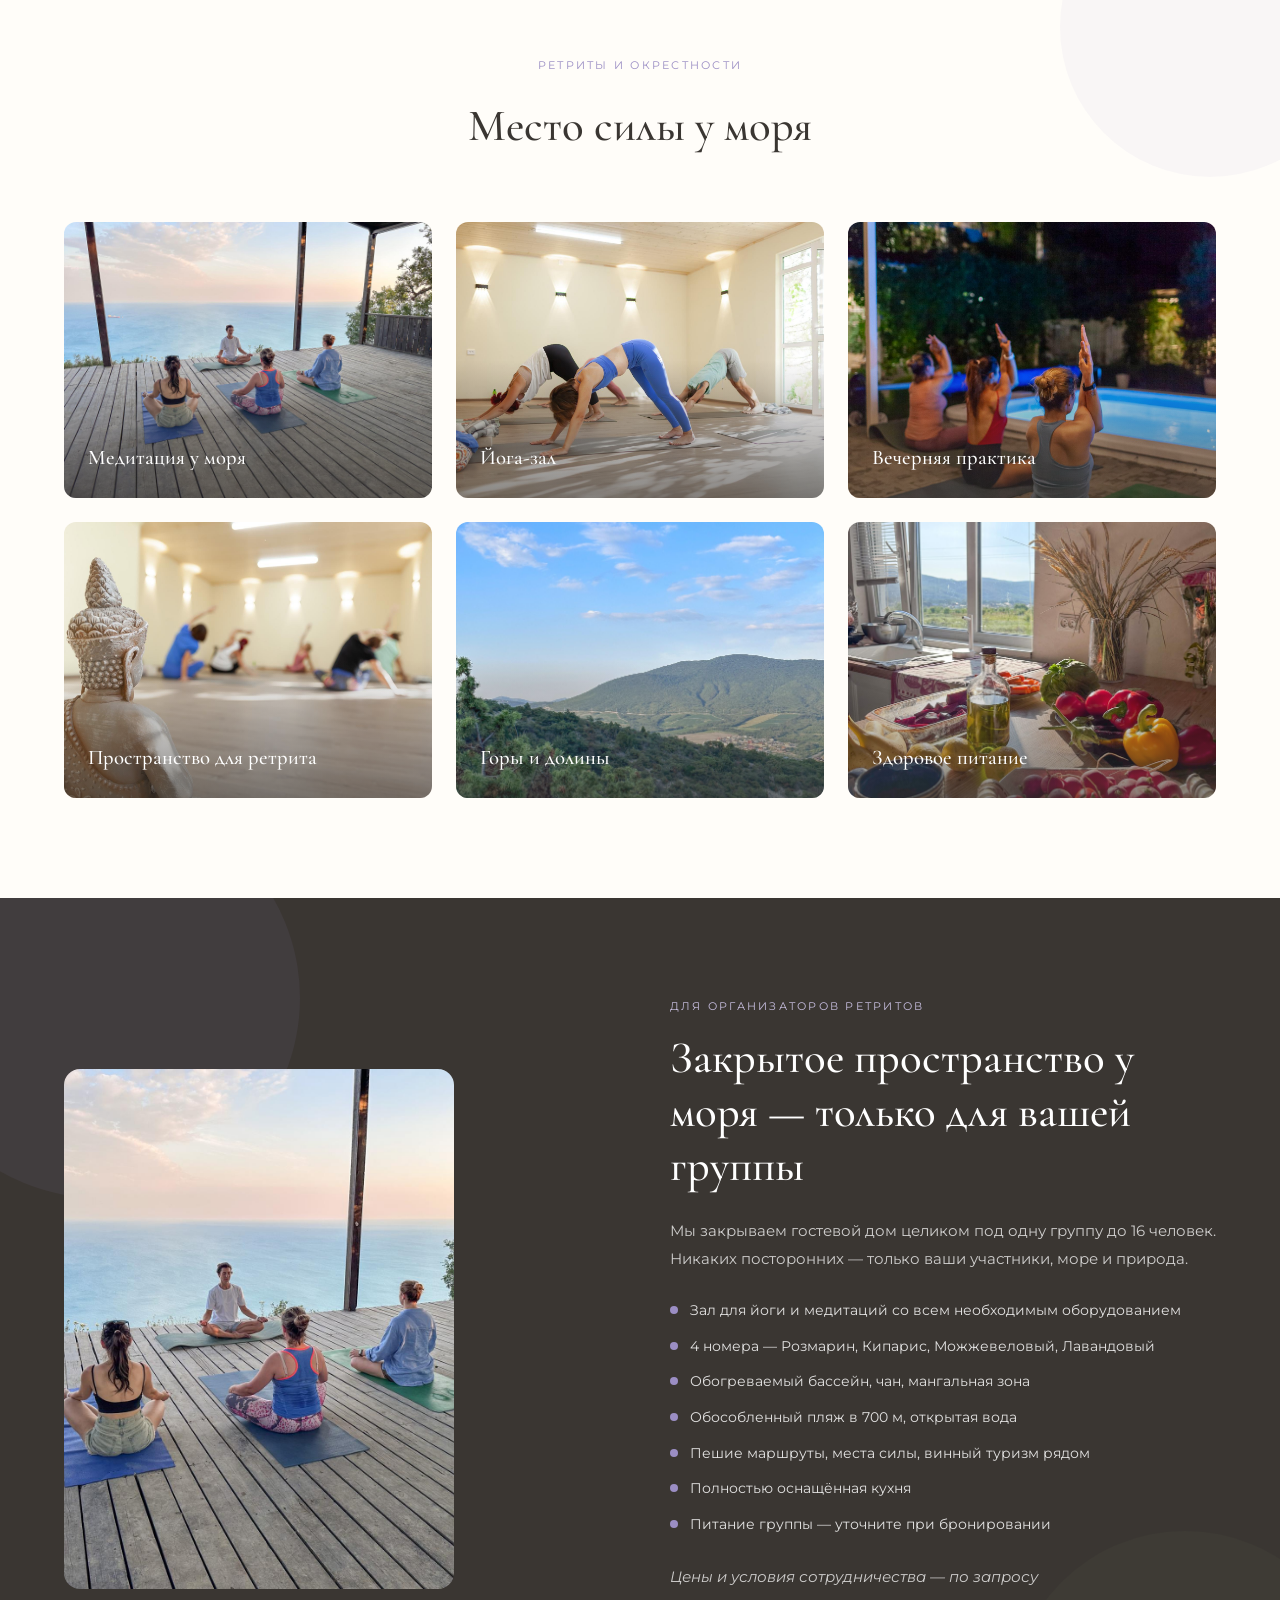
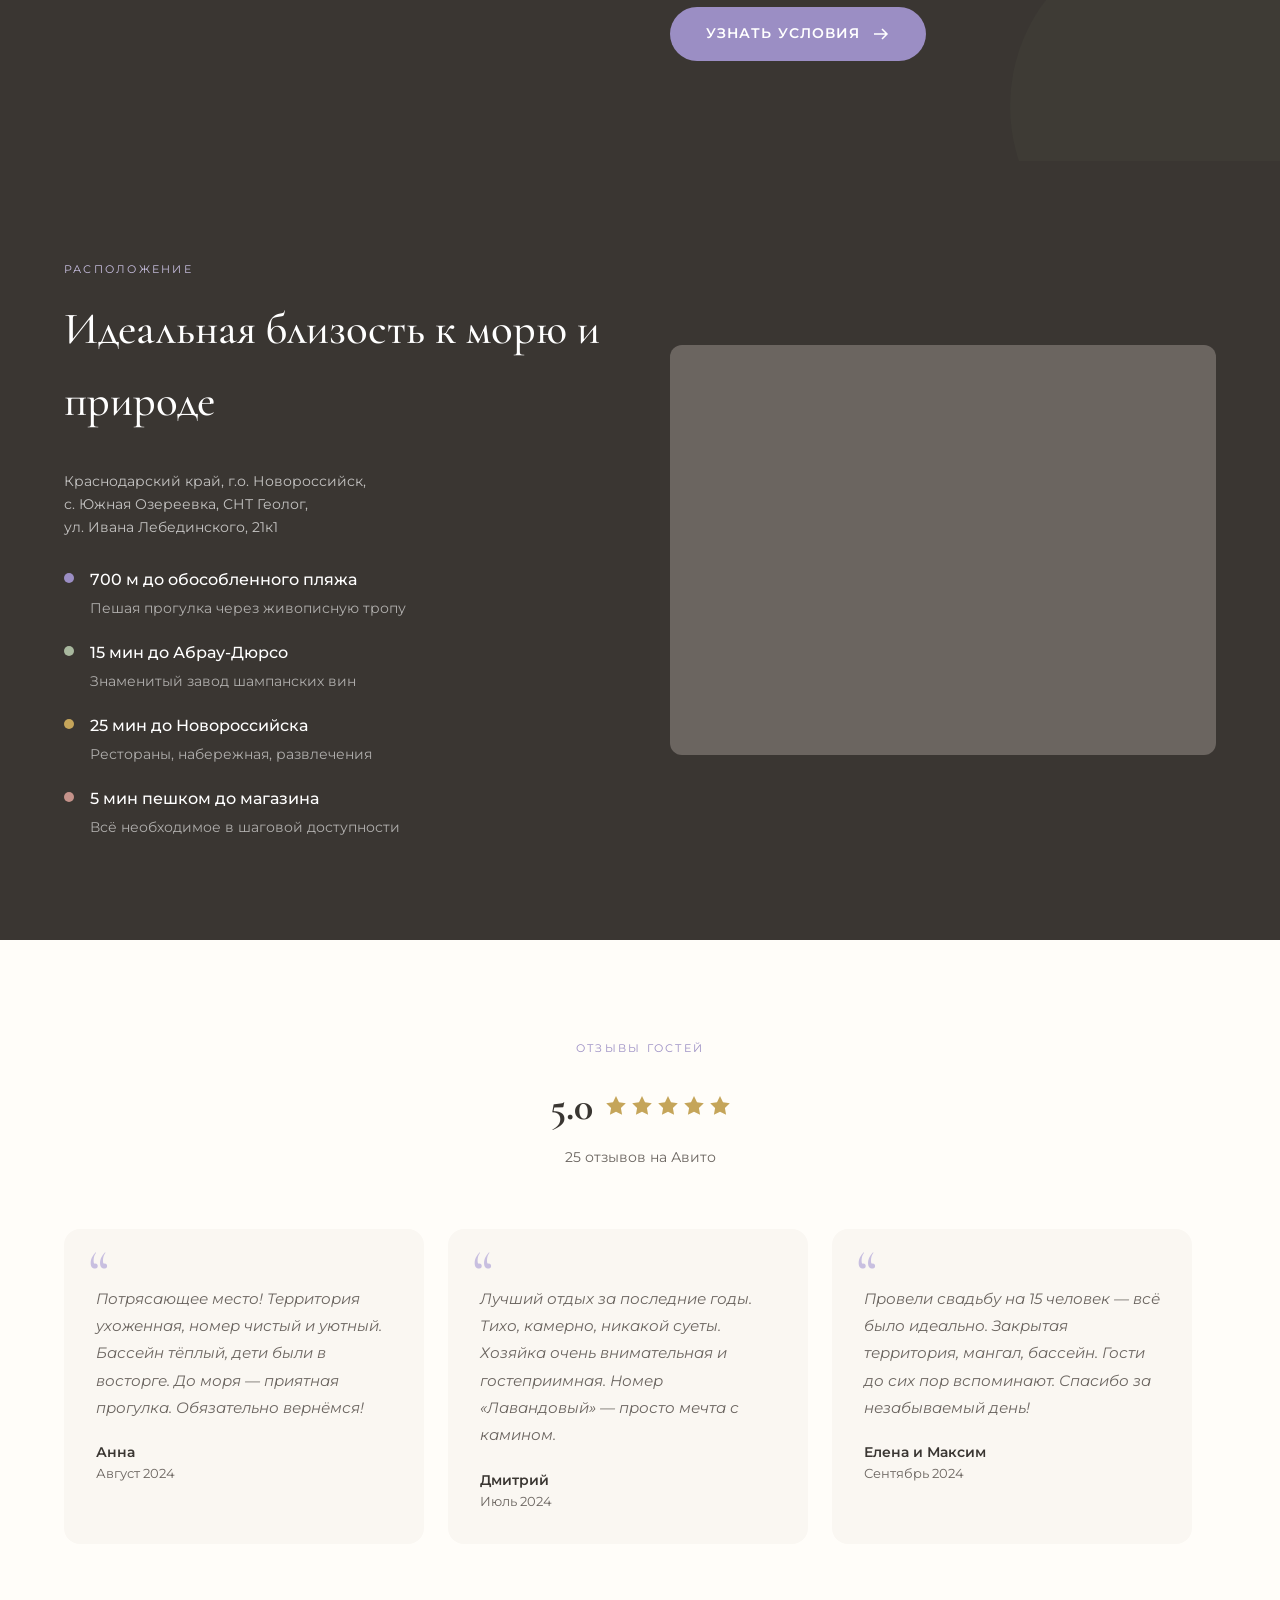
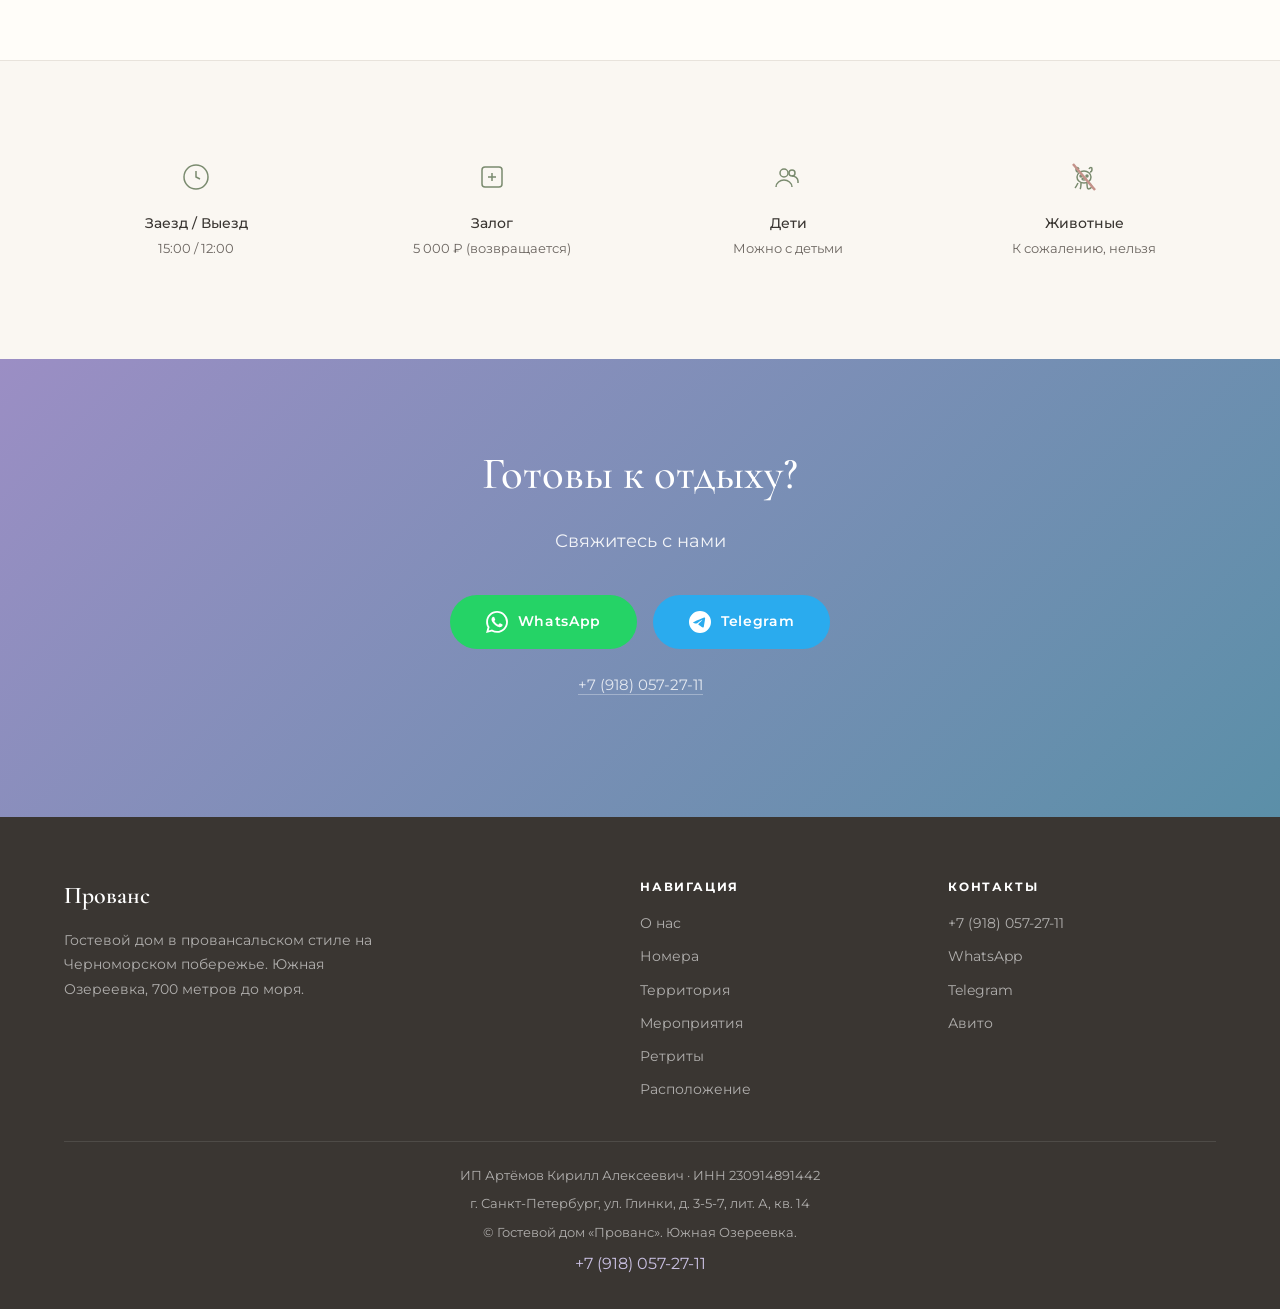
==== commit 05cc2bd7: "perf: optimize images and improve SEO meta tags - Compress all JPEG images to quality 75 and max 160" ====
--- a/index.html
+++ b/index.html
@@ -4,10 +4,18 @@
 <meta charset="UTF-8">
 <meta name="viewport" content="width=device-width, initial-scale=1.0, maximum-scale=5">
 <title>Гостевой дом «Прованс» — Южная Озереевка, Черноморское побережье</title>
-<meta name="description" content="Гостевой дом «Прованс» в Южной Озереевке — 4 уютных номера в провансальском стиле, подогреваемый бассейн, 700 м до моря. Рейтинг 5.0 на Авито.">
+<meta name="description" content="Гостевой дом «Прованс» в Южной Озереевке — 4 уютных номера в провансальском стиле, подогреваемый бассейн, 700 м до моря. Свадьбы, ретриты, корпоративы на закрытой территории у Чёрного моря.">
+<meta name="keywords" content="гостевой дом Южная Озереевка, отдых Черное море, ретрит Краснодарский край, свадьба у моря Новороссийск, гостевой дом Прованс, Абрау-Дюрсо жильё">
+<meta name="robots" content="index, follow">
+<meta property="og:title" content="Гостевой дом «Прованс» — Южная Озереевка">
+<meta property="og:description" content="Уединённый отдых в провансальском стиле в 700 м от моря. 4 номера, бассейн, ретриты, свадьбы.">
+<meta property="og:type" content="website">
+<meta property="og:locale" content="ru_RU">
+<meta property="og:image" content="territory/IMG_0433-1.jpg">
 <link rel="preconnect" href="https://fonts.googleapis.com">
 <link rel="preconnect" href="https://fonts.gstatic.com" crossorigin>
-<link href="https://fonts.googleapis.com/css2?family=Cormorant+Garamond:ital,wght@0,400;0,500;0,600;0,700;1,400;1,500&family=Montserrat:wght@300;400;500;600&display=swap" rel="stylesheet">
+<link rel="preload" as="style" href="https://fonts.googleapis.com/css2?family=Cormorant+Garamond:ital,wght@0,400;0,500;0,600;0,700;1,400;1,500&family=Montserrat:wght@300;400;500;600&display=swap" onload="this.onload=null;this.rel='stylesheet'">
+<noscript><link href="https://fonts.googleapis.com/css2?family=Cormorant+Garamond:ital,wght@0,400;0,500;0,600;0,700;1,400;1,500&family=Montserrat:wght@300;400;500;600&display=swap" rel="stylesheet"></noscript>
 <style>
 *,*::before,*::after{margin:0;padding:0;box-sizing:border-box}
 :root{
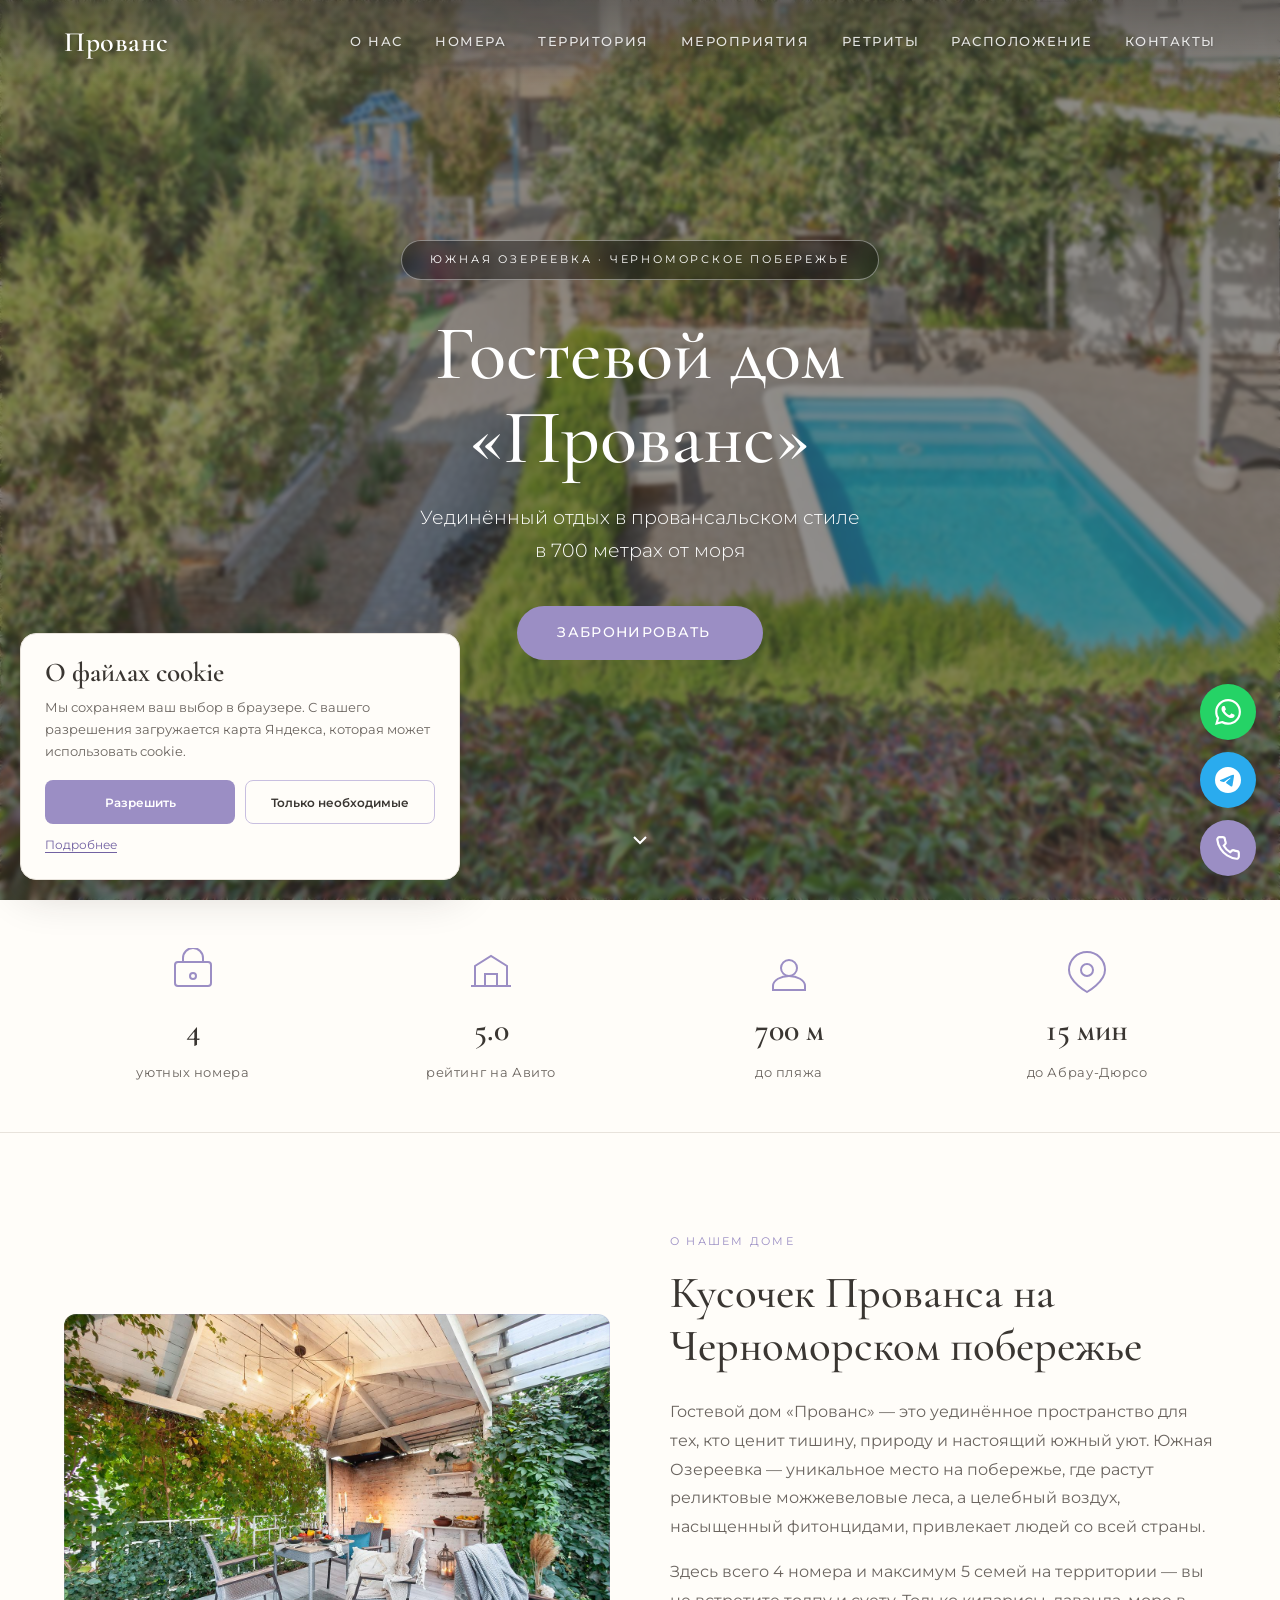
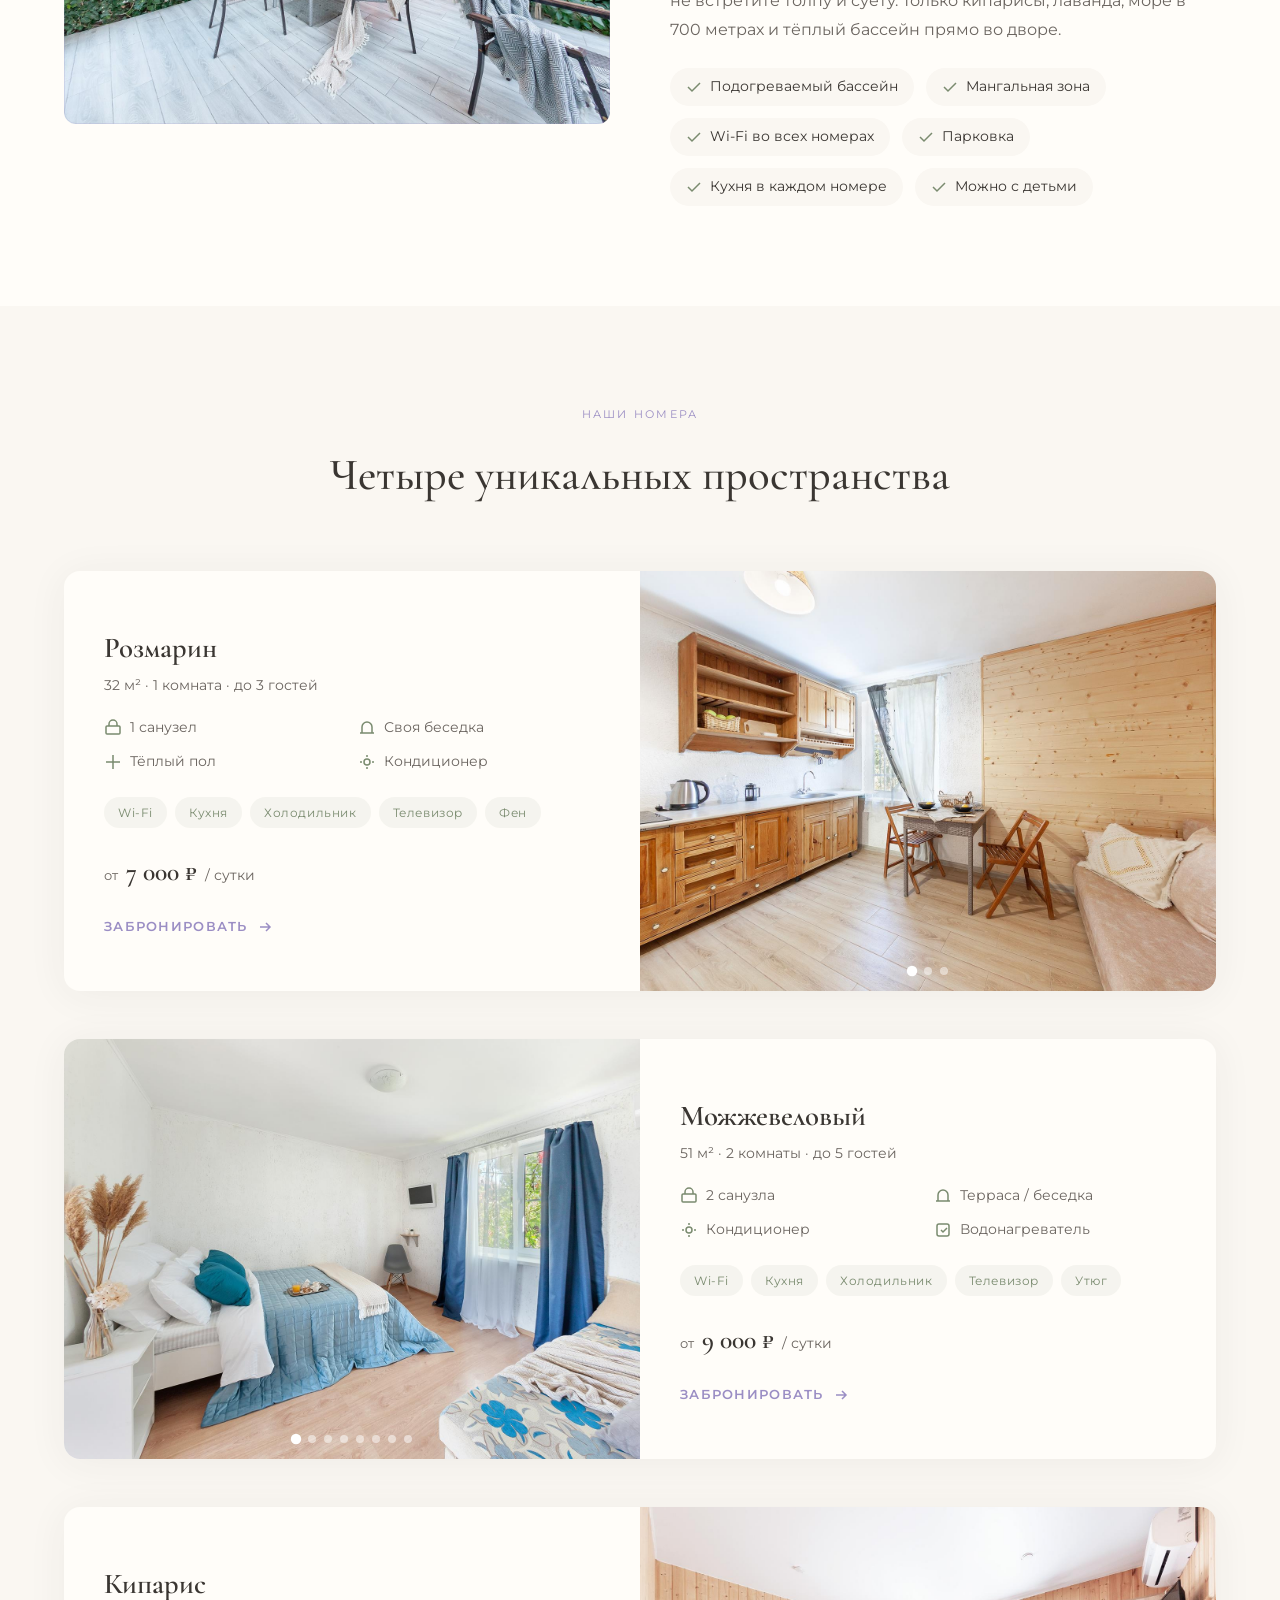
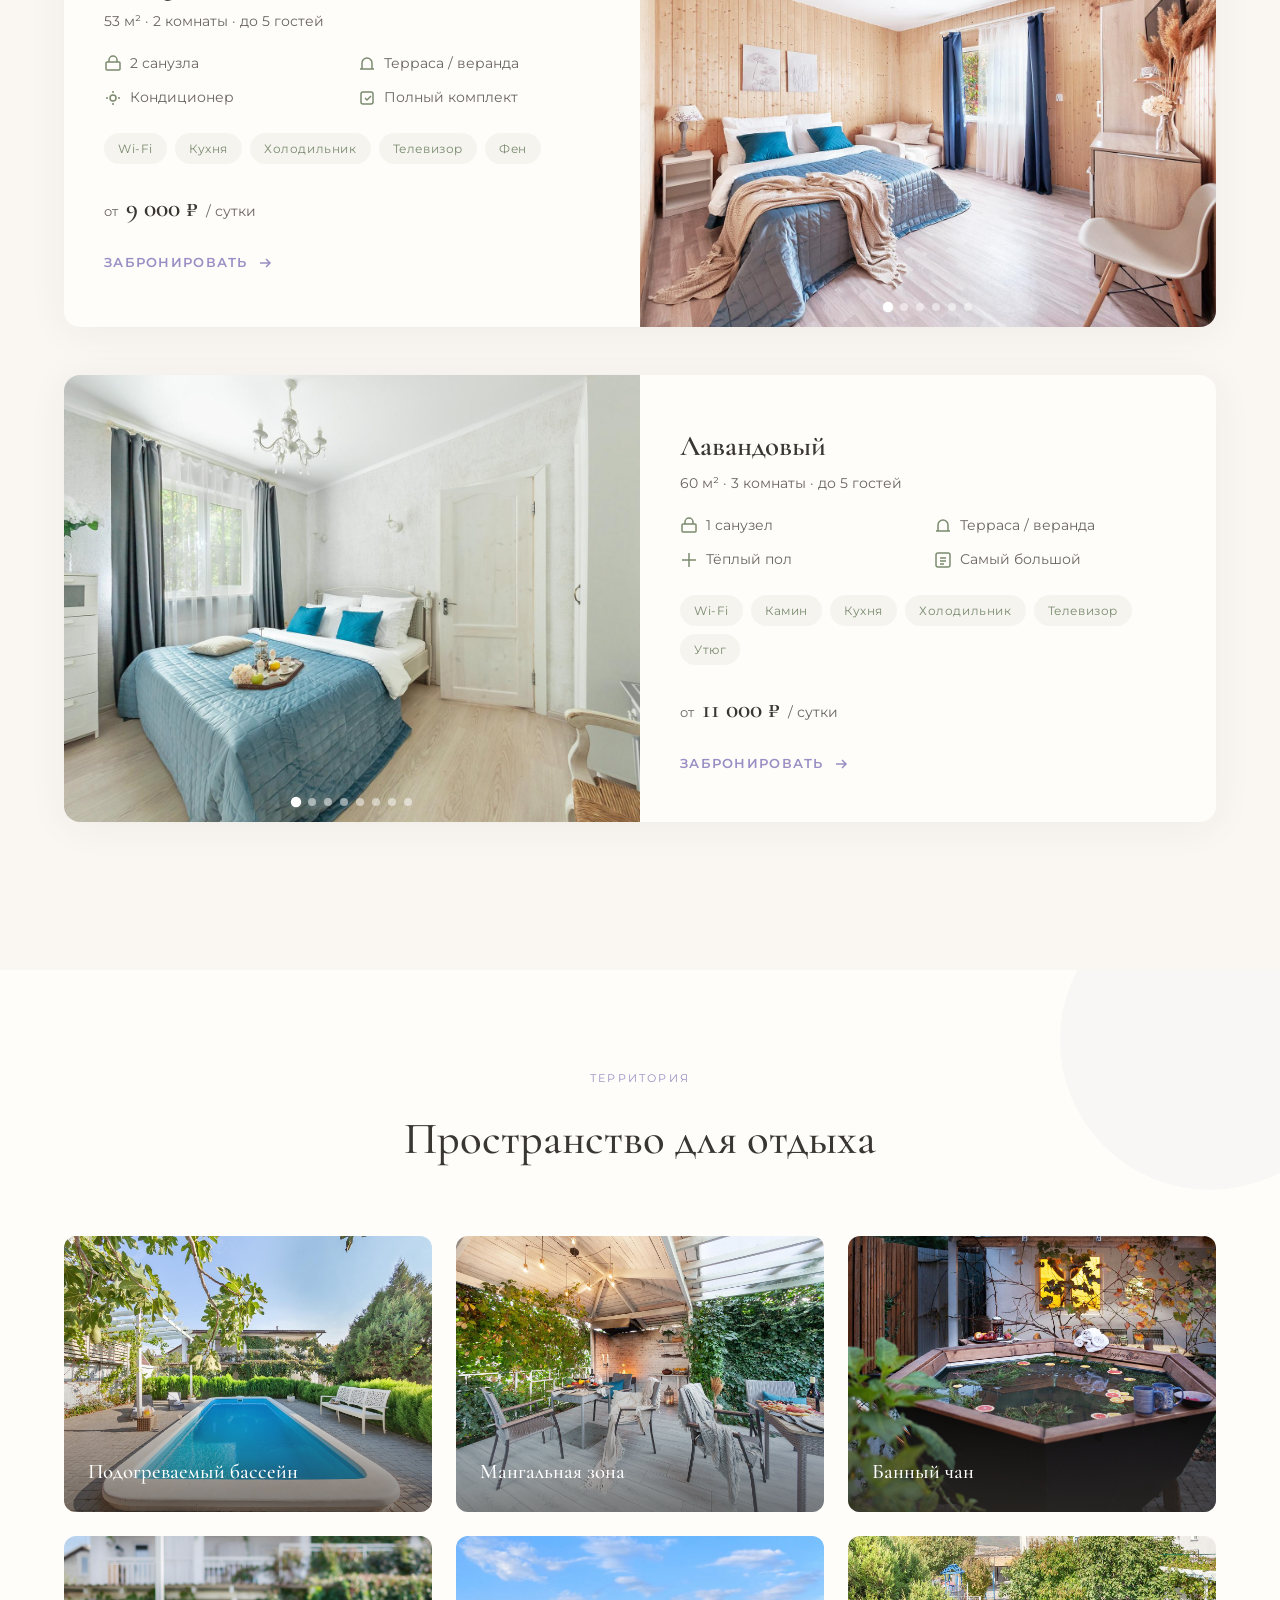
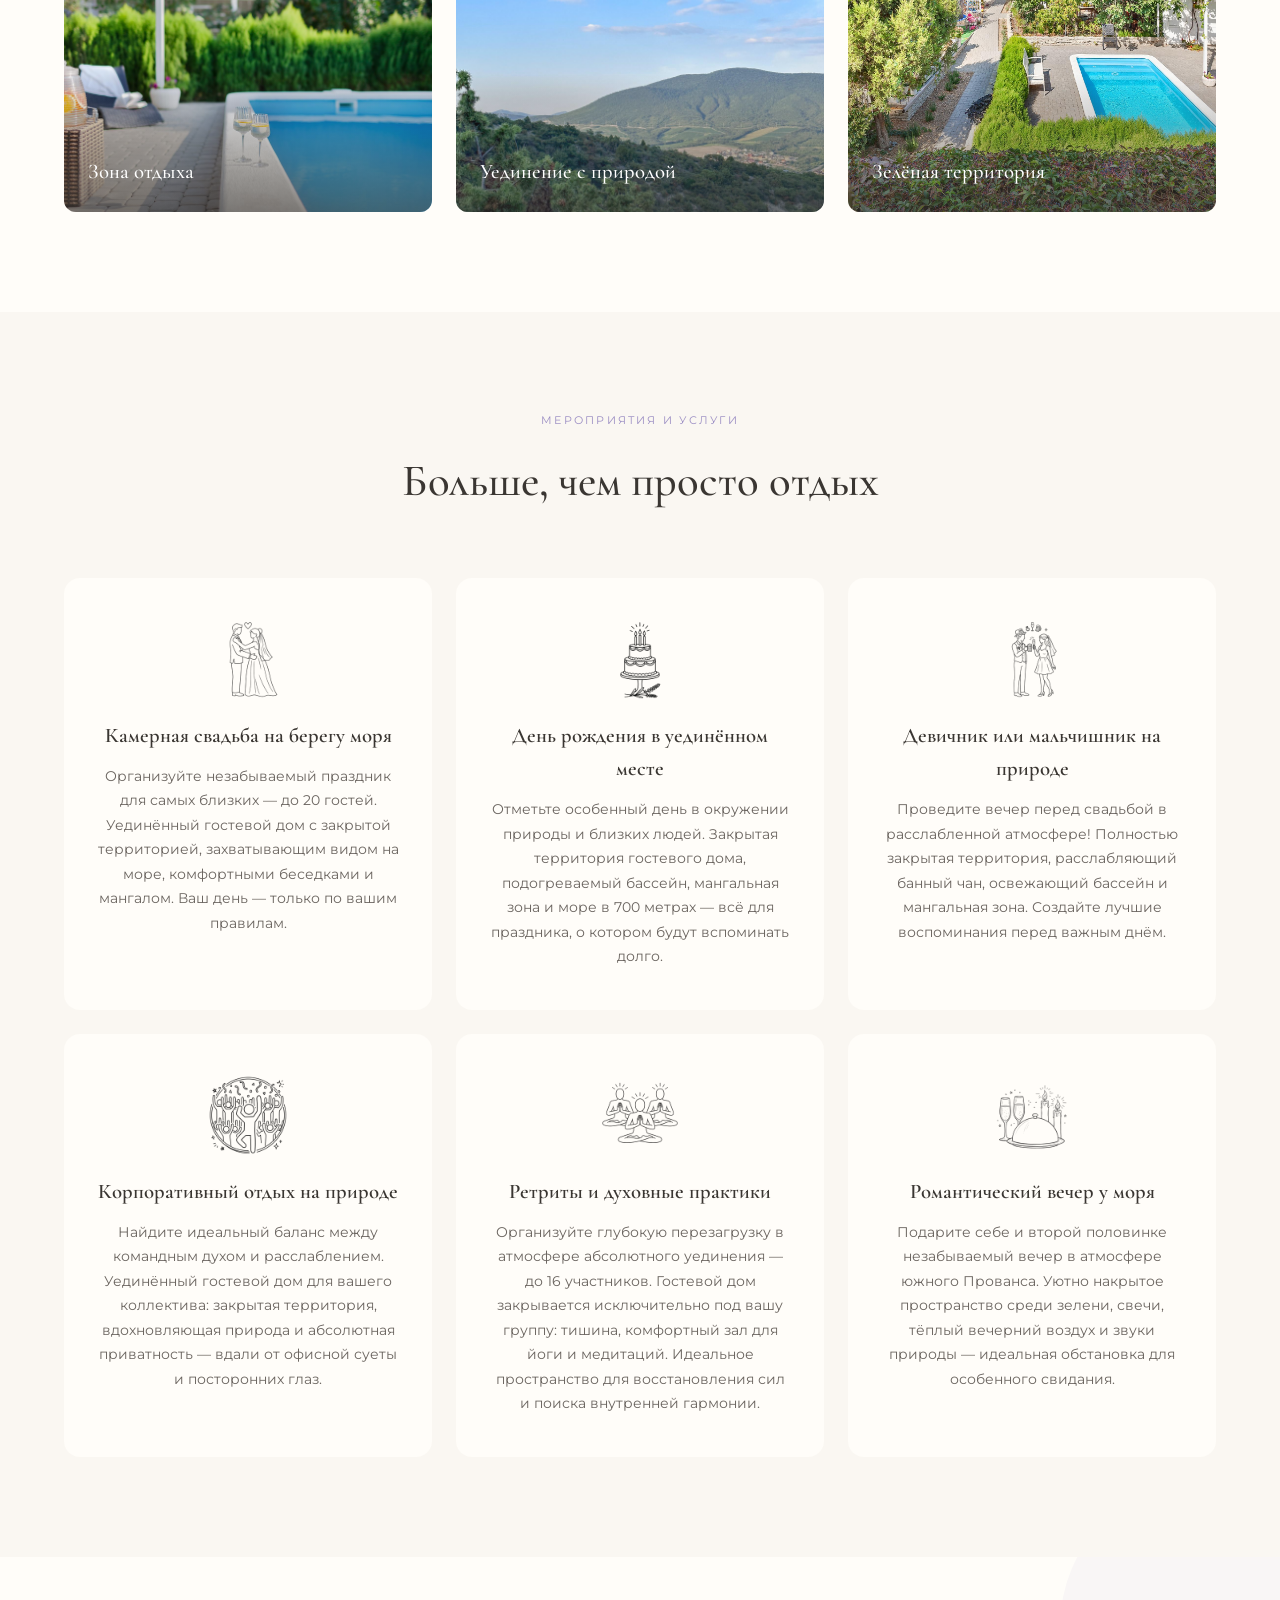
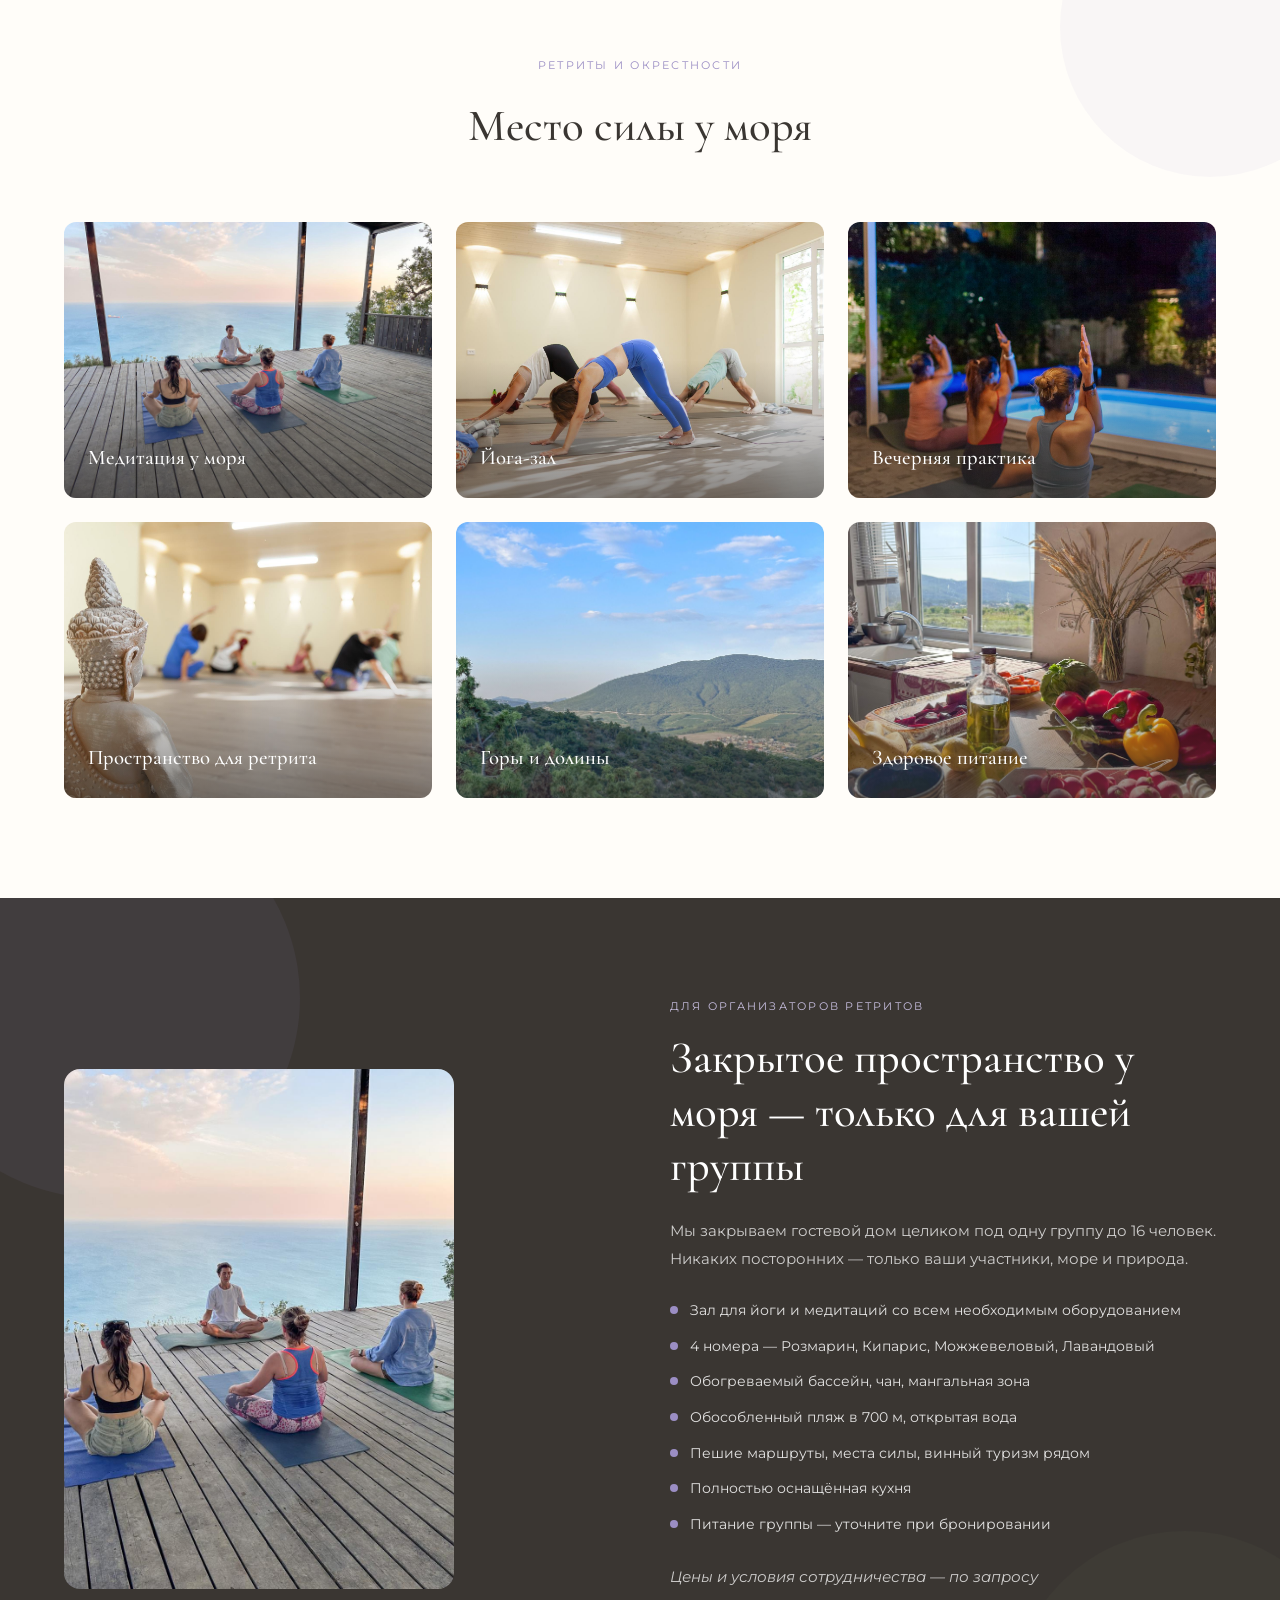
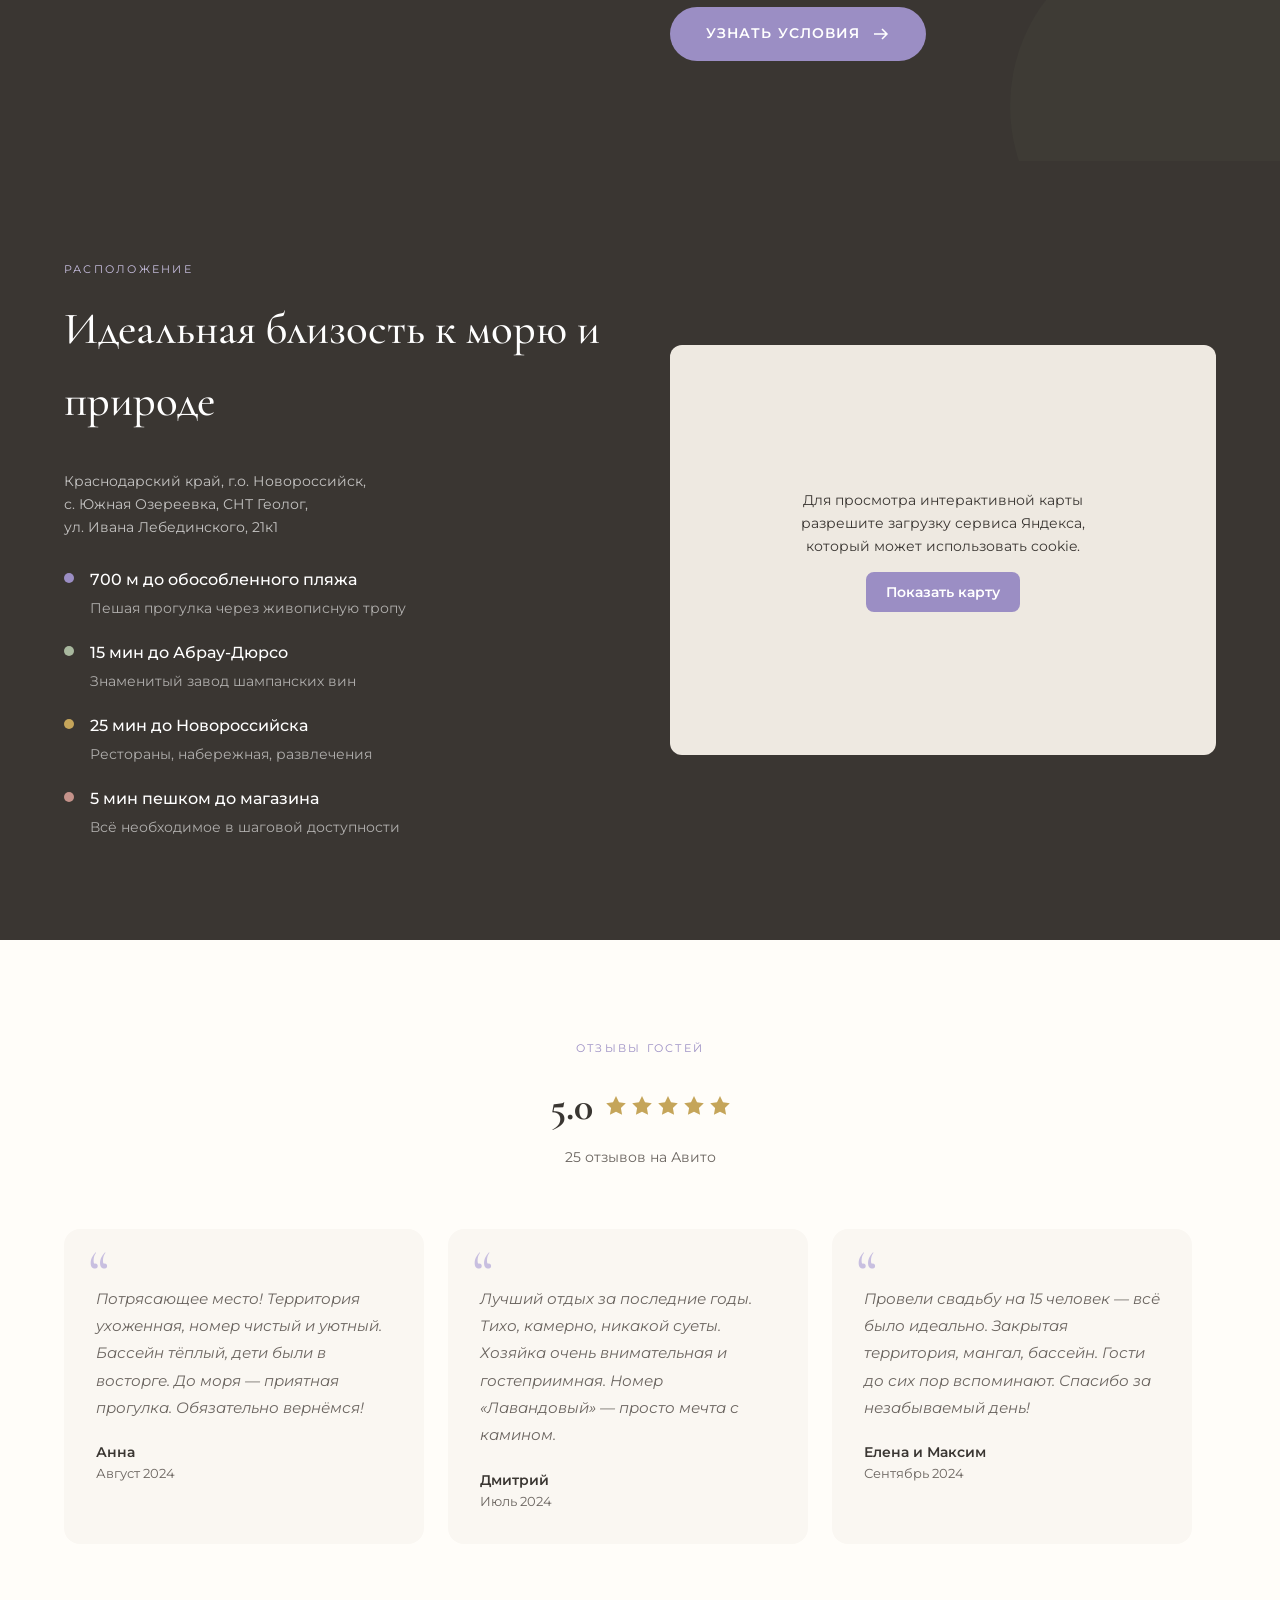
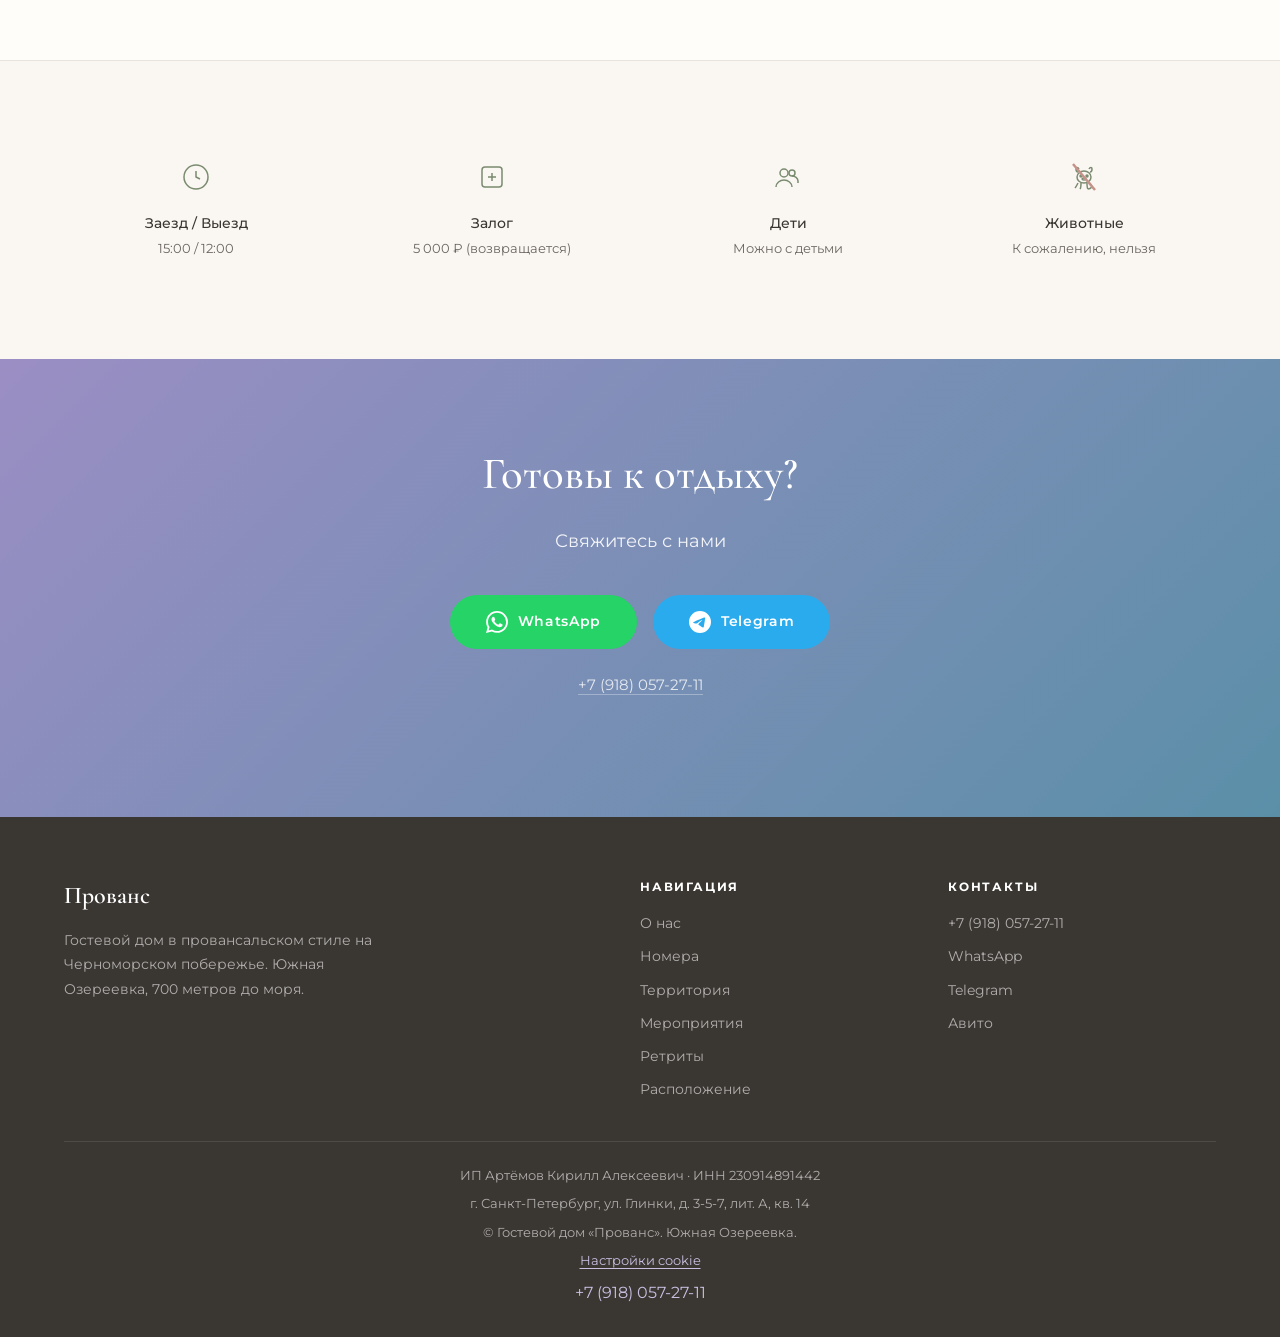
==== commit a1434221: "Add cookie preferences banner and consent-gated Yandex map" ====
--- a/index.html
+++ b/index.html
@@ -305,6 +305,37 @@
 .retreat-btn:hover{background:var(--olive);transform:translateY(-2px)}
 .retreat-btn svg{width:20px;height:20px}
 @media(max-width:768px){.retreat-grid{grid-template-columns:1fr;gap:32px}.retreat-img{max-height:360px;aspect-ratio:4/3}}
+
+
+/* ===== COOKIE NOTICE ===== */
+.cookie-banner[hidden],.loc-map iframe[hidden],.map-consent[hidden]{display:none!important}
+.cookie-banner{position:fixed;left:20px;bottom:20px;z-index:150;width:min(440px,calc(100% - 40px));padding:24px;border:1px solid var(--light-gray);border-radius:16px;background:var(--warm-white);color:var(--charcoal);box-shadow:0 12px 45px rgba(35,30,28,.2);font-family:var(--sans)}
+.cookie-title{font-family:var(--serif);font-size:1.7rem;line-height:1.1;font-weight:600;margin-bottom:10px}
+.cookie-desc{font-size:.82rem;line-height:1.65;color:var(--warm-gray)}
+.cookie-actions{display:flex;flex-wrap:wrap;gap:10px;margin-top:18px}
+.cookie-button{flex:1 1 140px;min-height:44px;border-radius:8px;padding:10px 14px;font-size:.78rem;font-weight:600;transition:background .2s,transform .2s}
+.cookie-button:focus-visible,.cookie-details summary:focus-visible,.cookie-settings:focus-visible,.map-consent button:focus-visible{outline:3px solid var(--lavender);outline-offset:3px}
+.cookie-button:hover{transform:translateY(-1px)}
+.cookie-button-primary{background:var(--lavender);color:#fff}
+.cookie-button-primary:hover{background:#8272b2}
+.cookie-button-secondary{border:1px solid var(--lavender-soft);color:var(--charcoal);background:transparent}
+.cookie-button-secondary:hover{background:#f1ecf7}
+.cookie-details{margin-top:12px;color:var(--warm-gray);font-size:.75rem;line-height:1.55}
+.cookie-details summary{display:inline-block;color:#7262a2;text-decoration:underline;text-underline-offset:3px;cursor:pointer}
+.cookie-details p{padding-top:8px}
+.cookie-settings{color:var(--lavender-soft);font:inherit;font-size:.8rem;text-decoration:underline;text-underline-offset:3px}
+.cookie-settings:hover{color:#fff}
+.map-consent{height:100%;padding:28px;display:flex;flex-direction:column;justify-content:center;align-items:center;gap:14px;text-align:center;background:#eee9e1;color:var(--charcoal)}
+.map-consent p{font-size:.9rem;line-height:1.6;max-width:350px}
+.map-consent button{background:var(--lavender);color:#fff;border-radius:8px;padding:12px 20px;font-size:.85rem;font-weight:600}
+.map-consent button:hover{background:#8272b2}
+@media(max-width:640px){
+  .cookie-banner{left:12px;right:12px;bottom:12px;width:auto;padding:20px;border-radius:14px}
+  .cookie-title{font-size:1.5rem}
+  .cookie-actions{gap:8px}
+  .cookie-button{flex:1 1 120px}
+  body.cookie-banner-open .float-btns{opacity:0;pointer-events:none}
+}
 </style>
 </head>
 <body>
@@ -850,7 +881,11 @@
       </div>
     </div>
     <div class="loc-map reveal-right">
-      <iframe src="https://yandex.ru/map-widget/v1/?ll=37.643863%2C44.674180&z=17&pt=37.643409%2C44.674146%2Cpm2rdm&lang=ru_RU" allowfullscreen loading="lazy" title="Карта расположения гостевого дома Прованс"></iframe>
+      <iframe id="yandexMap" data-src="https://yandex.ru/map-widget/v1/?ll=37.643863%2C44.674180&z=17&pt=37.643409%2C44.674146%2Cpm2rdm&lang=ru_RU" allowfullscreen loading="lazy" title="Карта расположения гостевого дома Прованс" hidden></iframe>
+      <div class="map-consent" id="mapConsent">
+        <p>Для просмотра интерактивной карты разрешите загрузку сервиса Яндекса, который может использовать cookie.</p>
+        <button type="button" id="mapConsentButton">Показать карту</button>
+      </div>
     </div>
   </div>
 </div>
@@ -983,10 +1018,25 @@
     <span>ИП Артёмов Кирилл Алексеевич &middot; ИНН 230914891442</span>
     <span>г. Санкт-Петербург, ул. Глинки, д. 3-5-7, лит. А, кв. 14</span>
     <span>&copy; Гостевой дом «Прованс». Южная Озереевка.</span>
+    <button type="button" class="cookie-settings" id="cookieSettings">Настройки cookie</button>
     <a href="tel:+79180572711" class="footer-phone">+7 (918) 057-27-11</a>
   </div>
 </div>
 </footer>
+
+<!-- COOKIE NOTICE -->
+<div class="cookie-banner" id="cookieBanner" role="region" aria-labelledby="cookieTitle" hidden>
+  <h2 class="cookie-title" id="cookieTitle">О файлах cookie</h2>
+  <p class="cookie-desc">Мы сохраняем ваш выбор в браузере. С вашего разрешения загружается карта Яндекса, которая может использовать cookie.</p>
+  <div class="cookie-actions">
+    <button type="button" class="cookie-button cookie-button-primary" id="cookieAccept">Разрешить</button>
+    <button type="button" class="cookie-button cookie-button-secondary" id="cookieReject">Только необходимые</button>
+  </div>
+  <details class="cookie-details">
+    <summary>Подробнее</summary>
+    <p>Для запоминания выбора используется localStorage. Внешняя карта Яндекса загружается только после разрешения и может сохранять собственные cookie. Изменить выбор можно через «Настройки cookie» внизу страницы.</p>
+  </details>
+</div>
 
 <!-- FLOATING BUTTONS -->
 <div class="float-btns">
@@ -1011,6 +1061,45 @@
 
 <script>
 (function(){
+  // Cookie choice and optional third-party Yandex map
+  var cookieBanner=document.getElementById('cookieBanner');
+  var mapFrame=document.getElementById('yandexMap');
+  var mapConsent=document.getElementById('mapConsent');
+  var cookieKey='provanse-cookie-choice-v1';
+  function getCookieChoice(){
+    try{return localStorage.getItem(cookieKey);}catch(e){return null;}
+  }
+  function saveCookieChoice(value){
+    try{localStorage.setItem(cookieKey,value);}catch(e){}
+  }
+  function showCookieBanner(show){
+    cookieBanner.hidden=!show;
+    document.body.classList.toggle('cookie-banner-open',show);
+  }
+  function applyCookieChoice(choice){
+    var allowMap=choice==='all';
+    if(allowMap){
+      mapFrame.hidden=false;
+      mapConsent.hidden=true;
+      if(mapFrame.getAttribute('src')!==mapFrame.dataset.src)mapFrame.setAttribute('src',mapFrame.dataset.src);
+    }else{
+      if(mapFrame.hasAttribute('src'))mapFrame.setAttribute('src','about:blank');
+      mapFrame.hidden=true;
+      mapConsent.hidden=false;
+    }
+    showCookieBanner(choice!=='all'&&choice!=='necessary');
+  }
+  function chooseCookies(choice){
+    saveCookieChoice(choice);
+    applyCookieChoice(choice);
+  }
+  document.getElementById('cookieAccept').addEventListener('click',function(){chooseCookies('all');});
+  document.getElementById('cookieReject').addEventListener('click',function(){chooseCookies('necessary');});
+  document.getElementById('cookieSettings').addEventListener('click',function(){showCookieBanner(true);});
+  document.getElementById('mapConsentButton').addEventListener('click',function(){chooseCookies('all');});
+  applyCookieChoice(getCookieChoice());
+
+
   // Header scroll
   const header = document.getElementById('header');
   let lastScroll = 0;
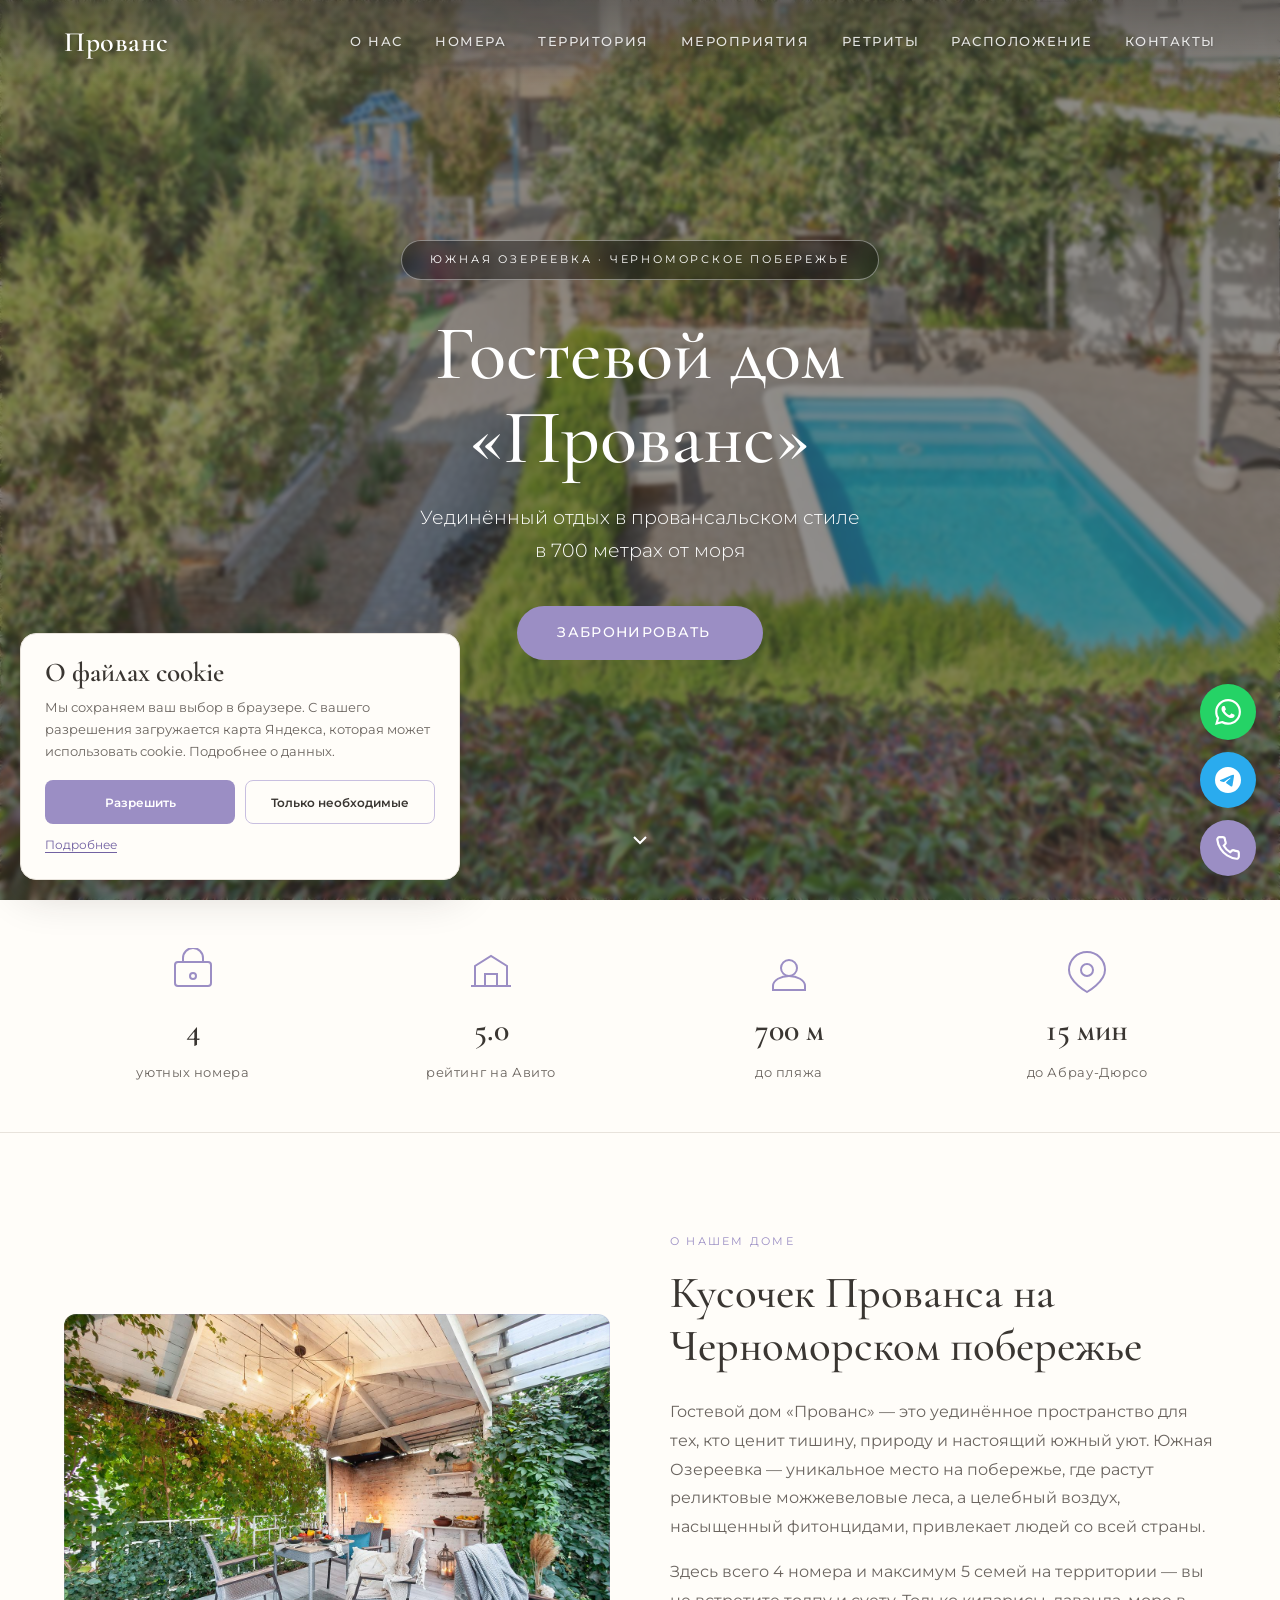
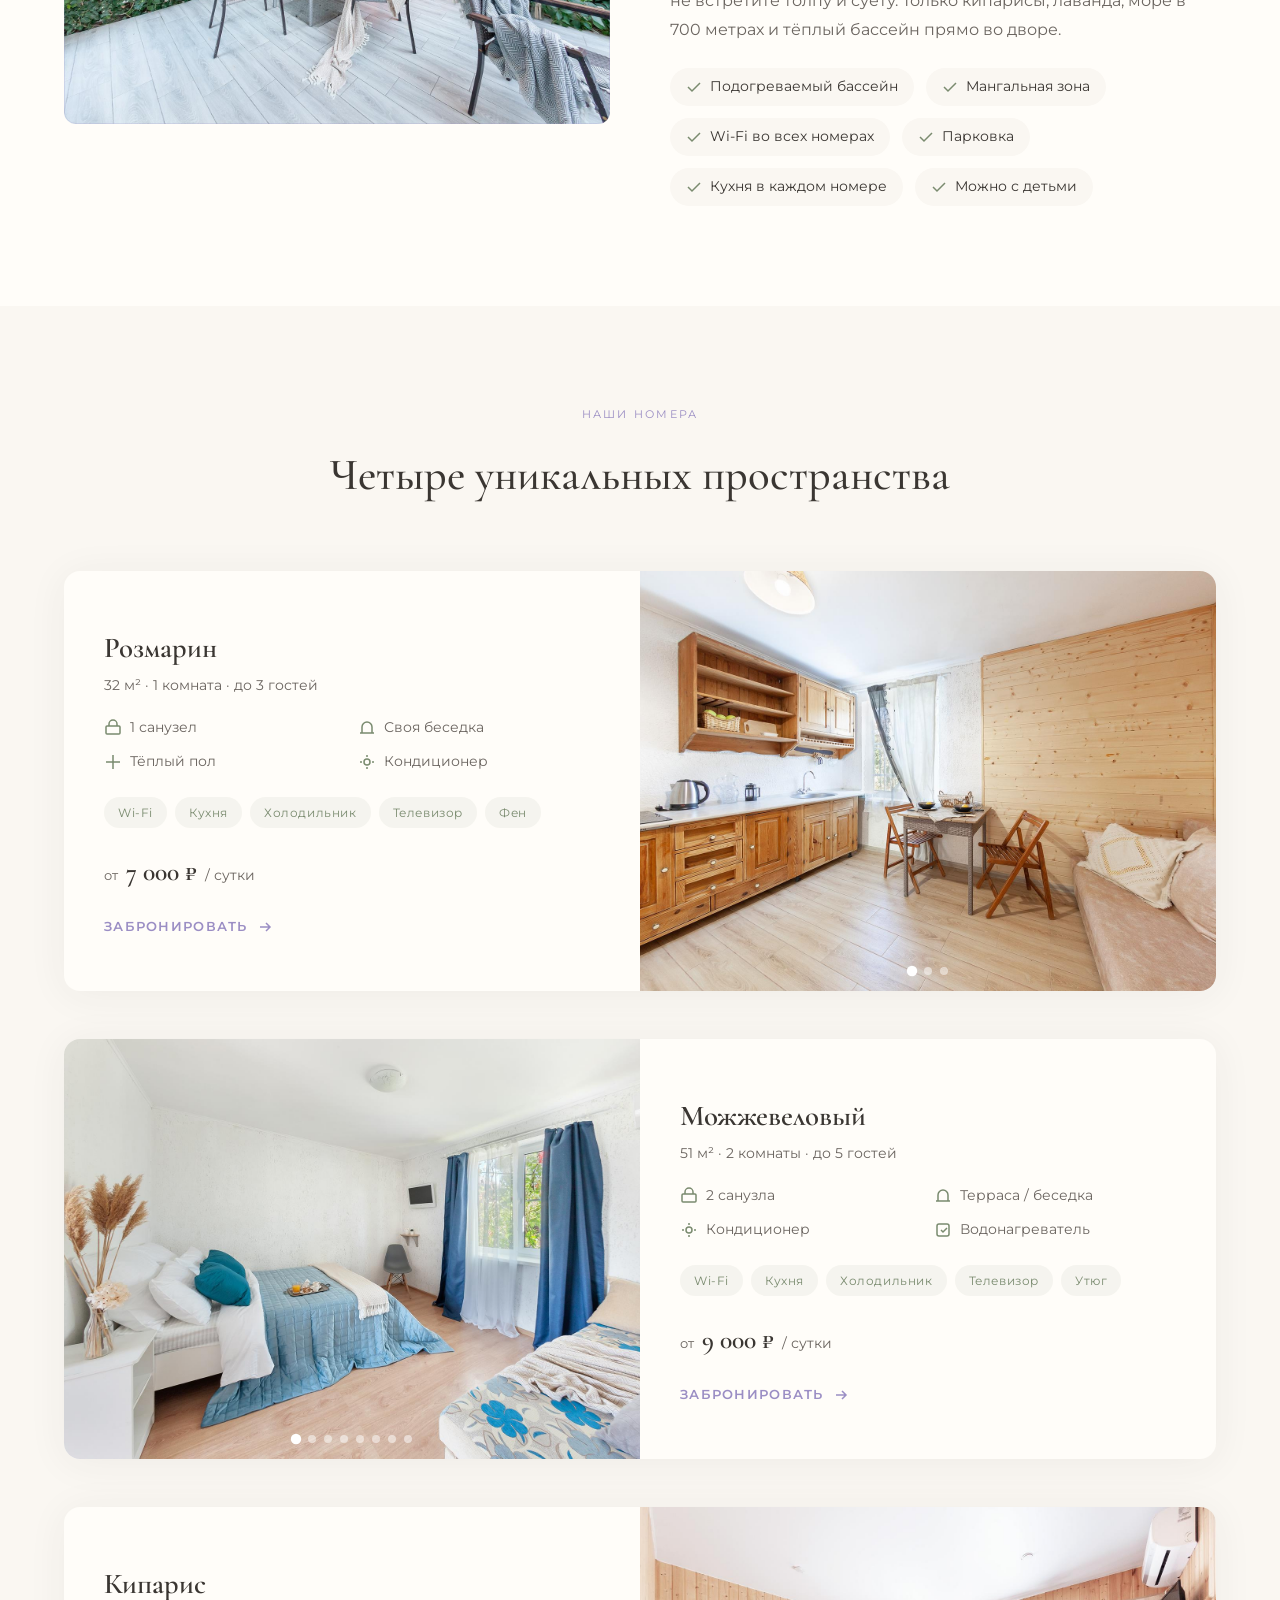
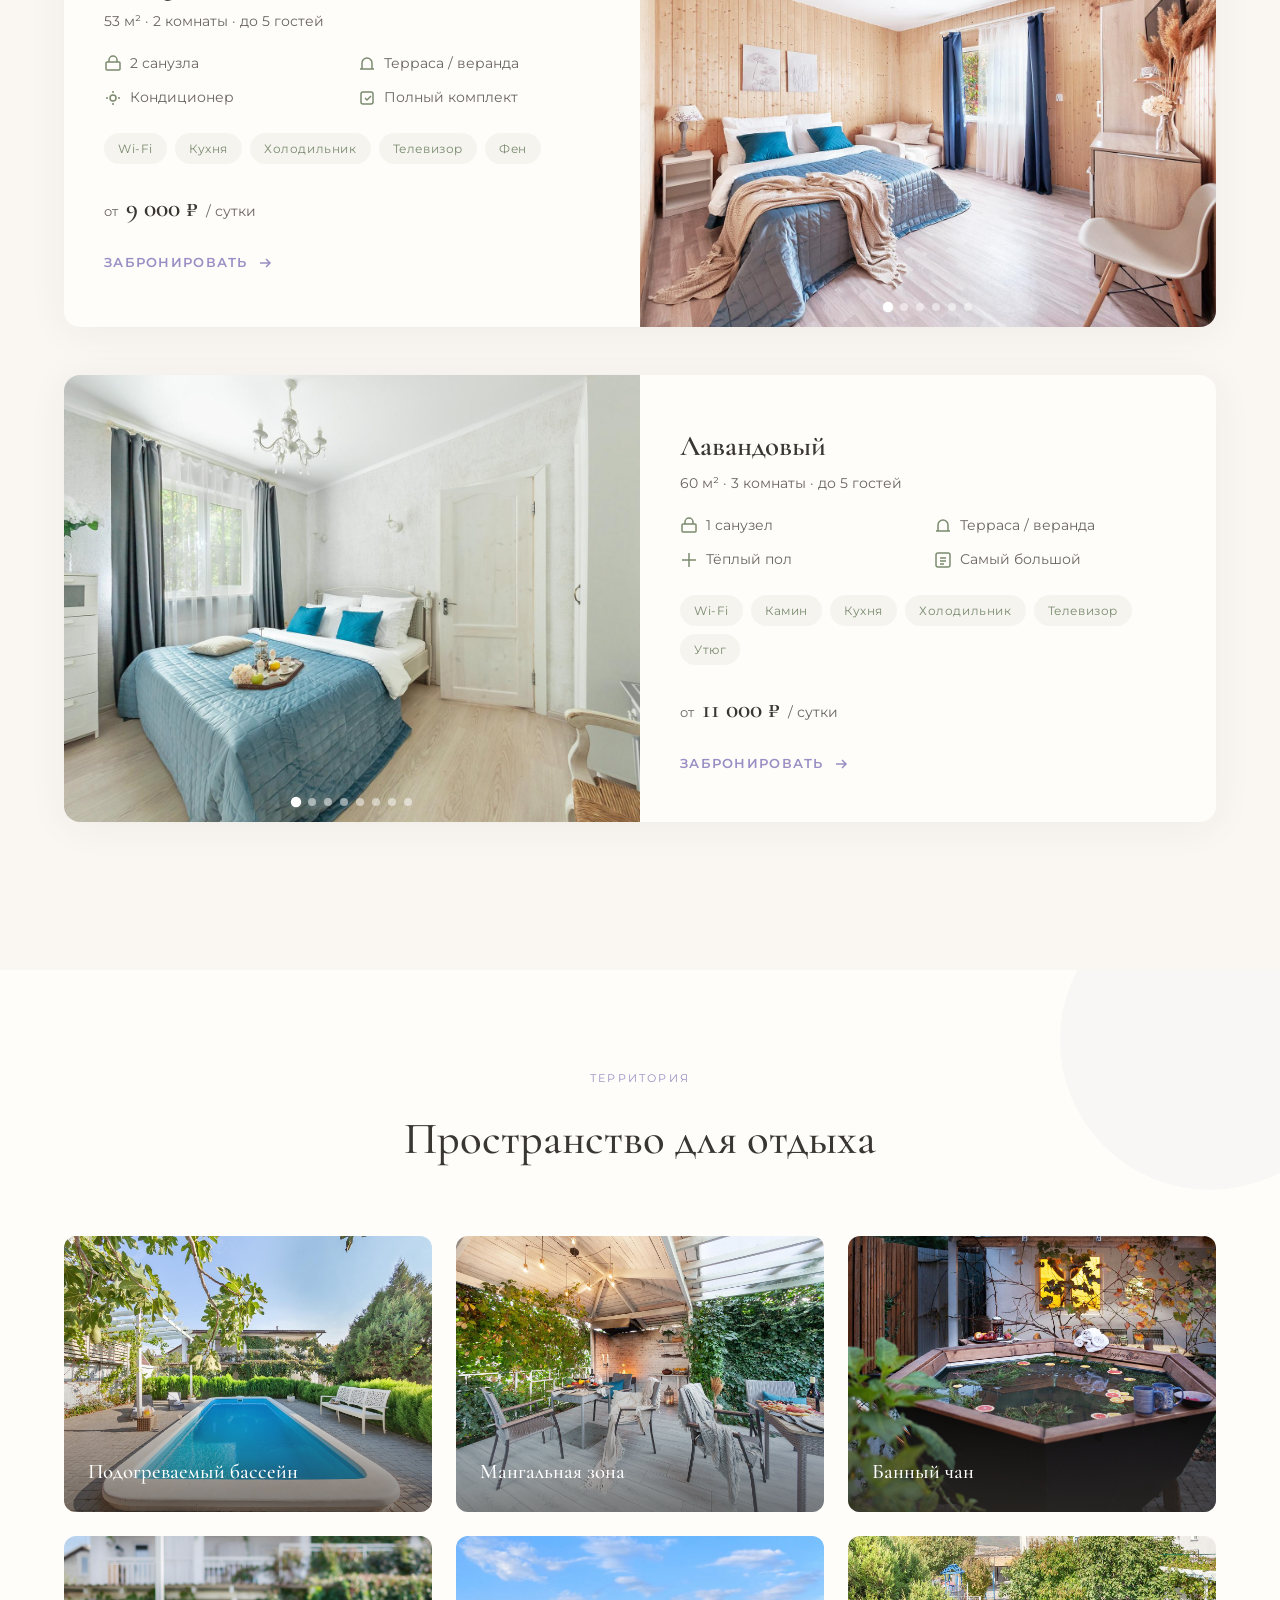
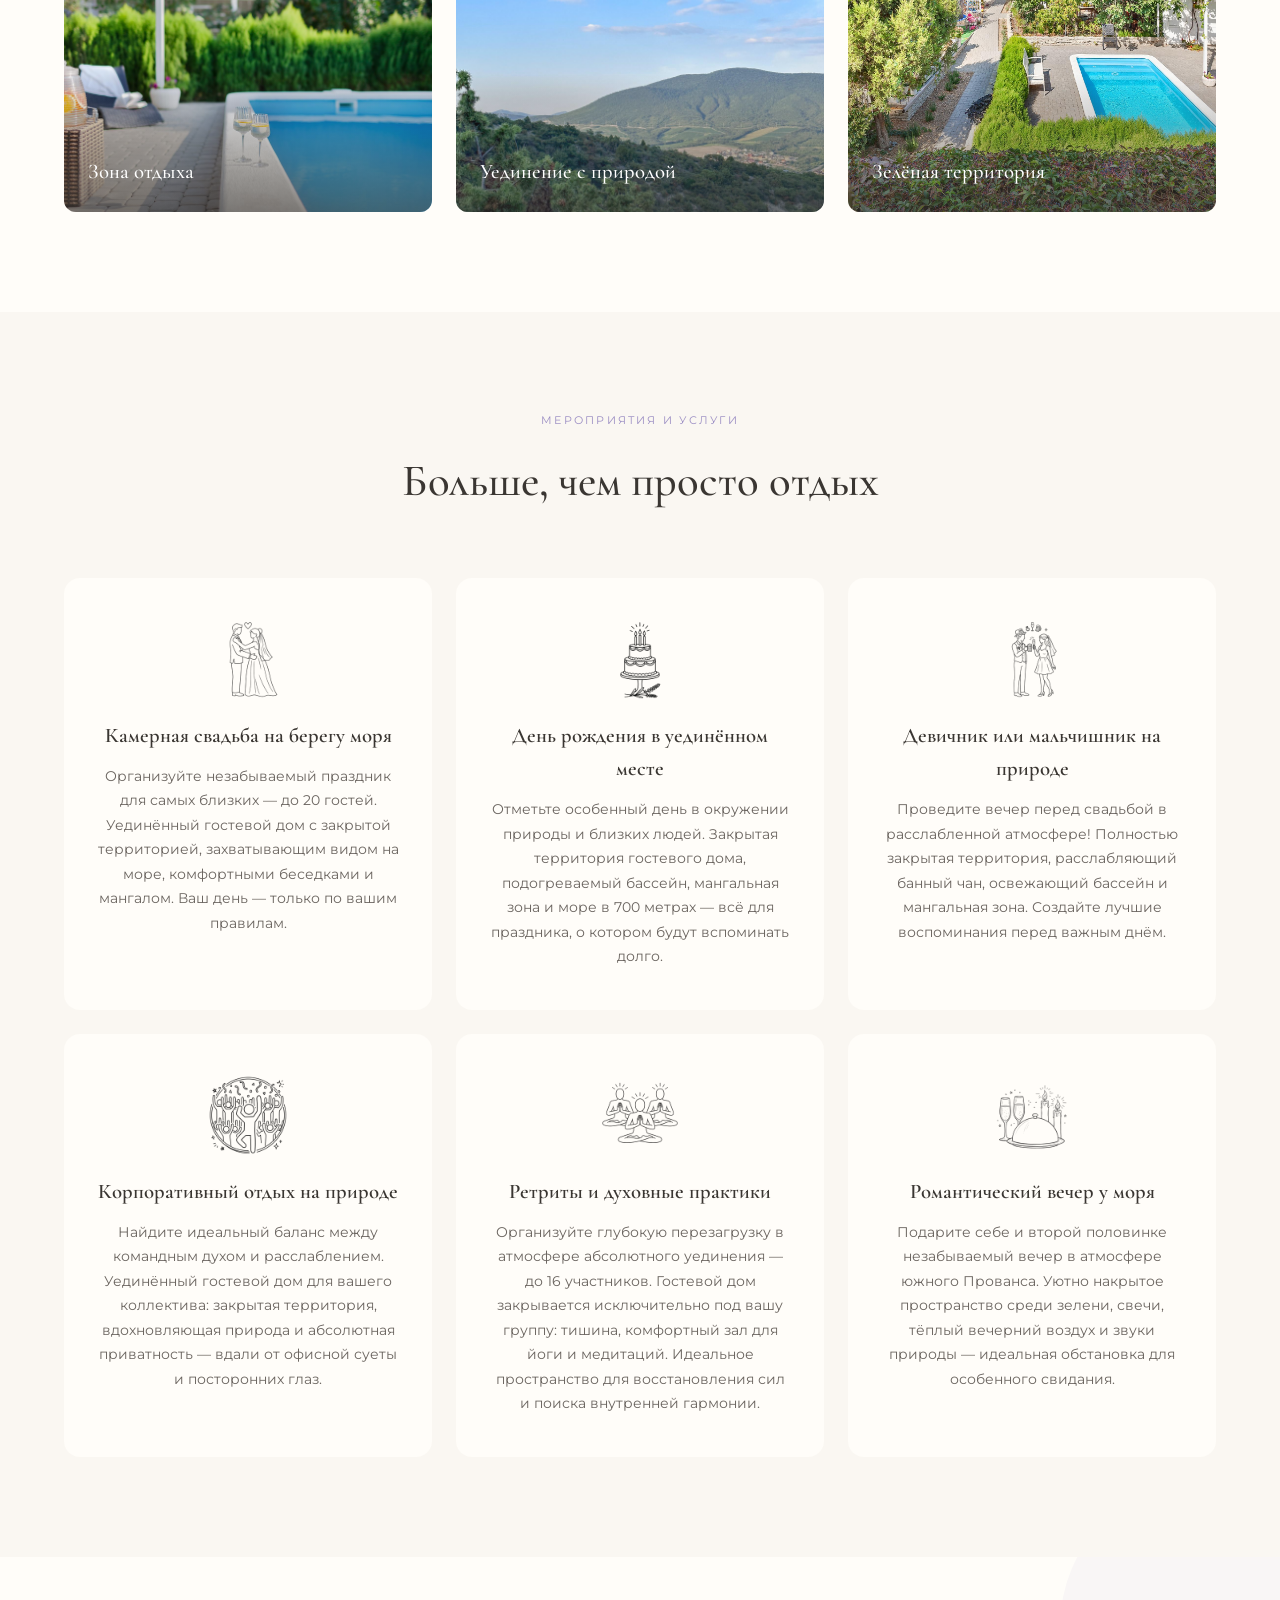
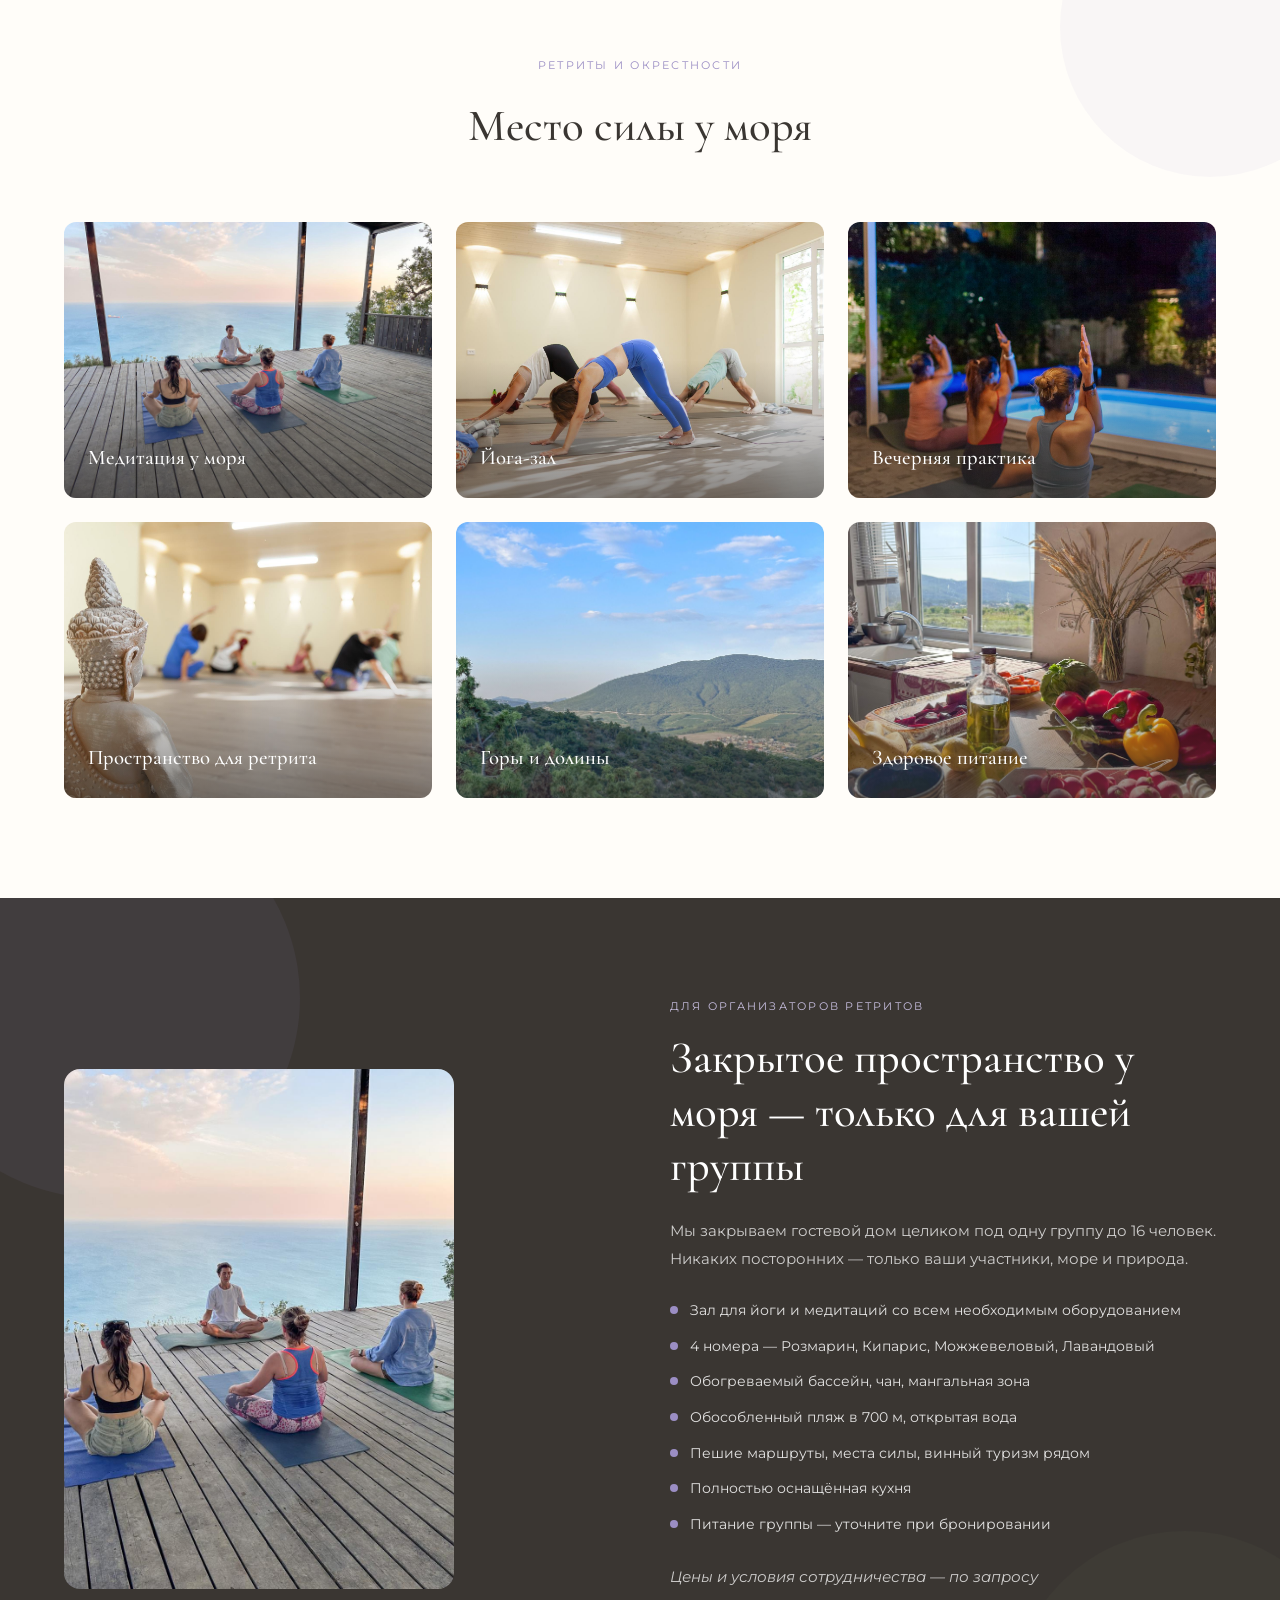
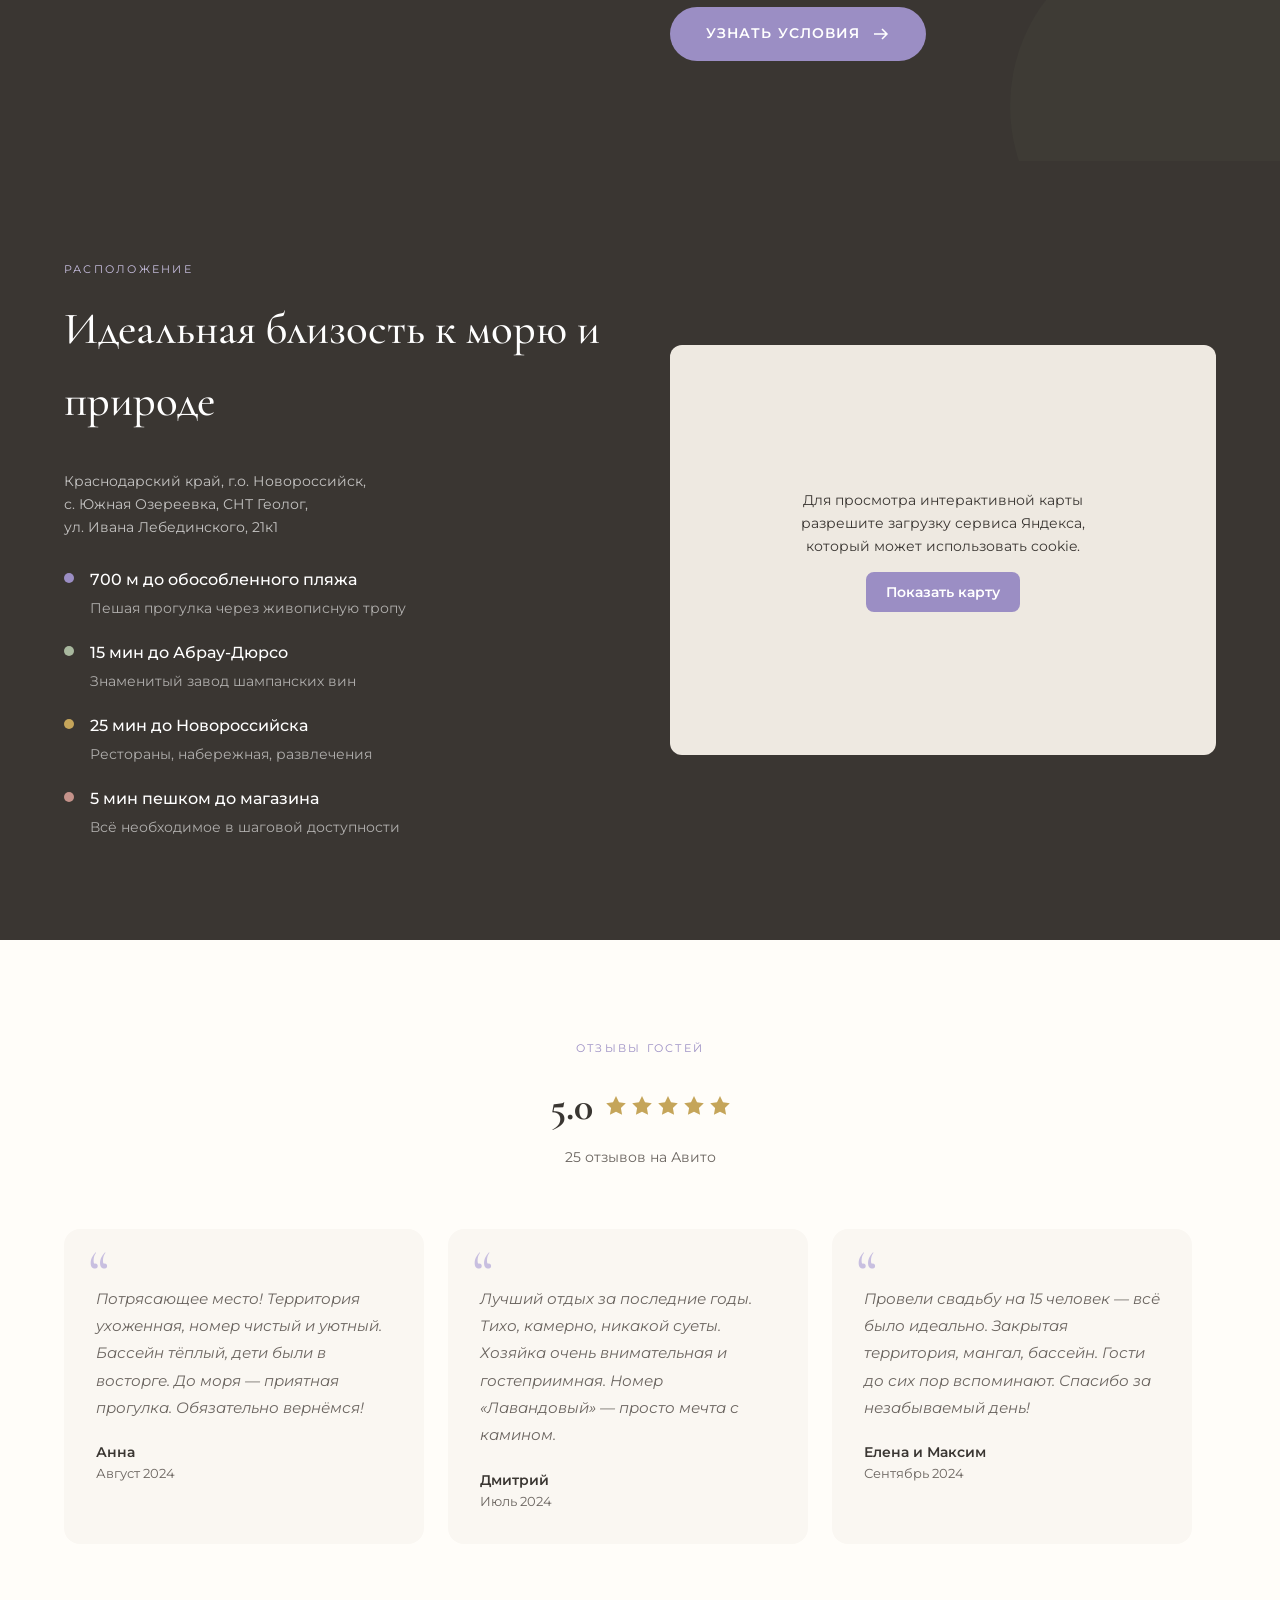
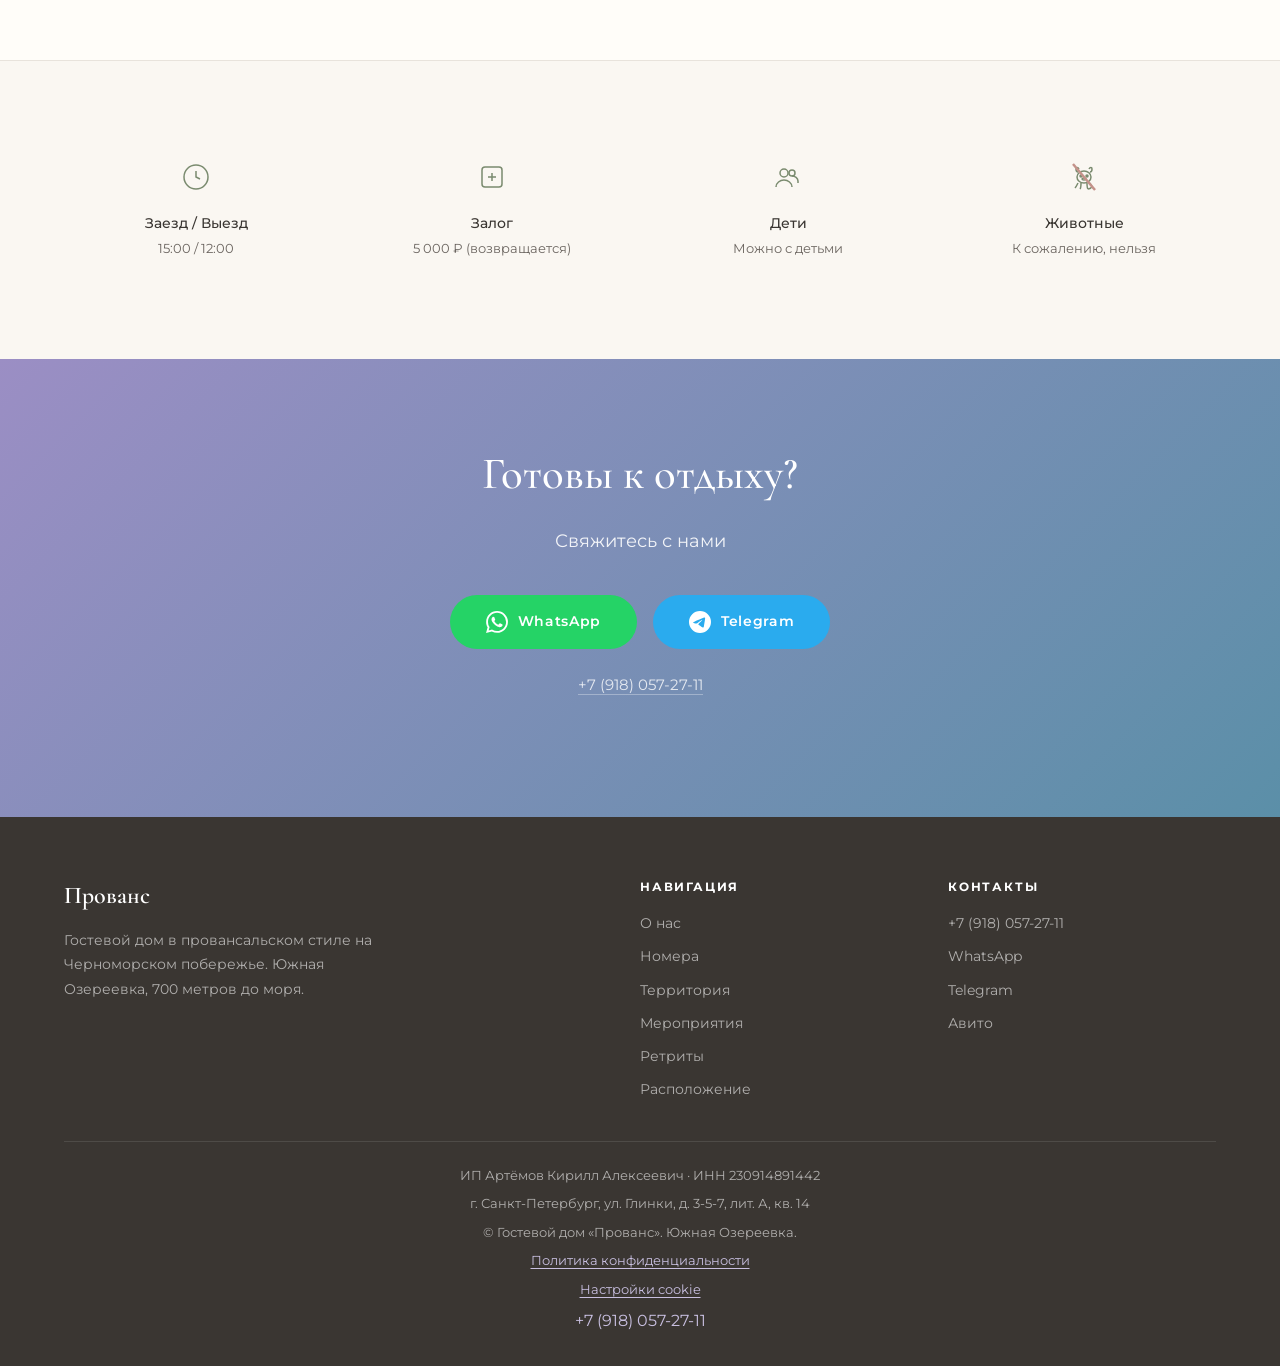
==== commit 425befd8: "Link privacy policy from site footer and cookie preferences" ====
--- a/index.html
+++ b/index.html
@@ -1018,6 +1018,7 @@
     <span>ИП Артёмов Кирилл Алексеевич &middot; ИНН 230914891442</span>
     <span>г. Санкт-Петербург, ул. Глинки, д. 3-5-7, лит. А, кв. 14</span>
     <span>&copy; Гостевой дом «Прованс». Южная Озереевка.</span>
+    <a href="privacy.html" class="cookie-settings">Политика конфиденциальности</a>
     <button type="button" class="cookie-settings" id="cookieSettings">Настройки cookie</button>
     <a href="tel:+79180572711" class="footer-phone">+7 (918) 057-27-11</a>
   </div>
@@ -1027,14 +1028,14 @@
 <!-- COOKIE NOTICE -->
 <div class="cookie-banner" id="cookieBanner" role="region" aria-labelledby="cookieTitle" hidden>
   <h2 class="cookie-title" id="cookieTitle">О файлах cookie</h2>
-  <p class="cookie-desc">Мы сохраняем ваш выбор в браузере. С вашего разрешения загружается карта Яндекса, которая может использовать cookie.</p>
+  <p class="cookie-desc">Мы сохраняем ваш выбор в браузере. С вашего разрешения загружается карта Яндекса, которая может использовать cookie. <a href="privacy.html">Подробнее о данных</a>.</p>
   <div class="cookie-actions">
     <button type="button" class="cookie-button cookie-button-primary" id="cookieAccept">Разрешить</button>
     <button type="button" class="cookie-button cookie-button-secondary" id="cookieReject">Только необходимые</button>
   </div>
   <details class="cookie-details">
     <summary>Подробнее</summary>
-    <p>Для запоминания выбора используется localStorage. Внешняя карта Яндекса загружается только после разрешения и может сохранять собственные cookie. Изменить выбор можно через «Настройки cookie» внизу страницы.</p>
+    <p>Для запоминания выбора используется localStorage. Внешняя карта Яндекса загружается только после разрешения и может сохранять собственные cookie. Изменить выбор можно через «Настройки cookie» внизу страницы. <a href="privacy.html">Политика конфиденциальности</a>.</p>
   </details>
 </div>
 
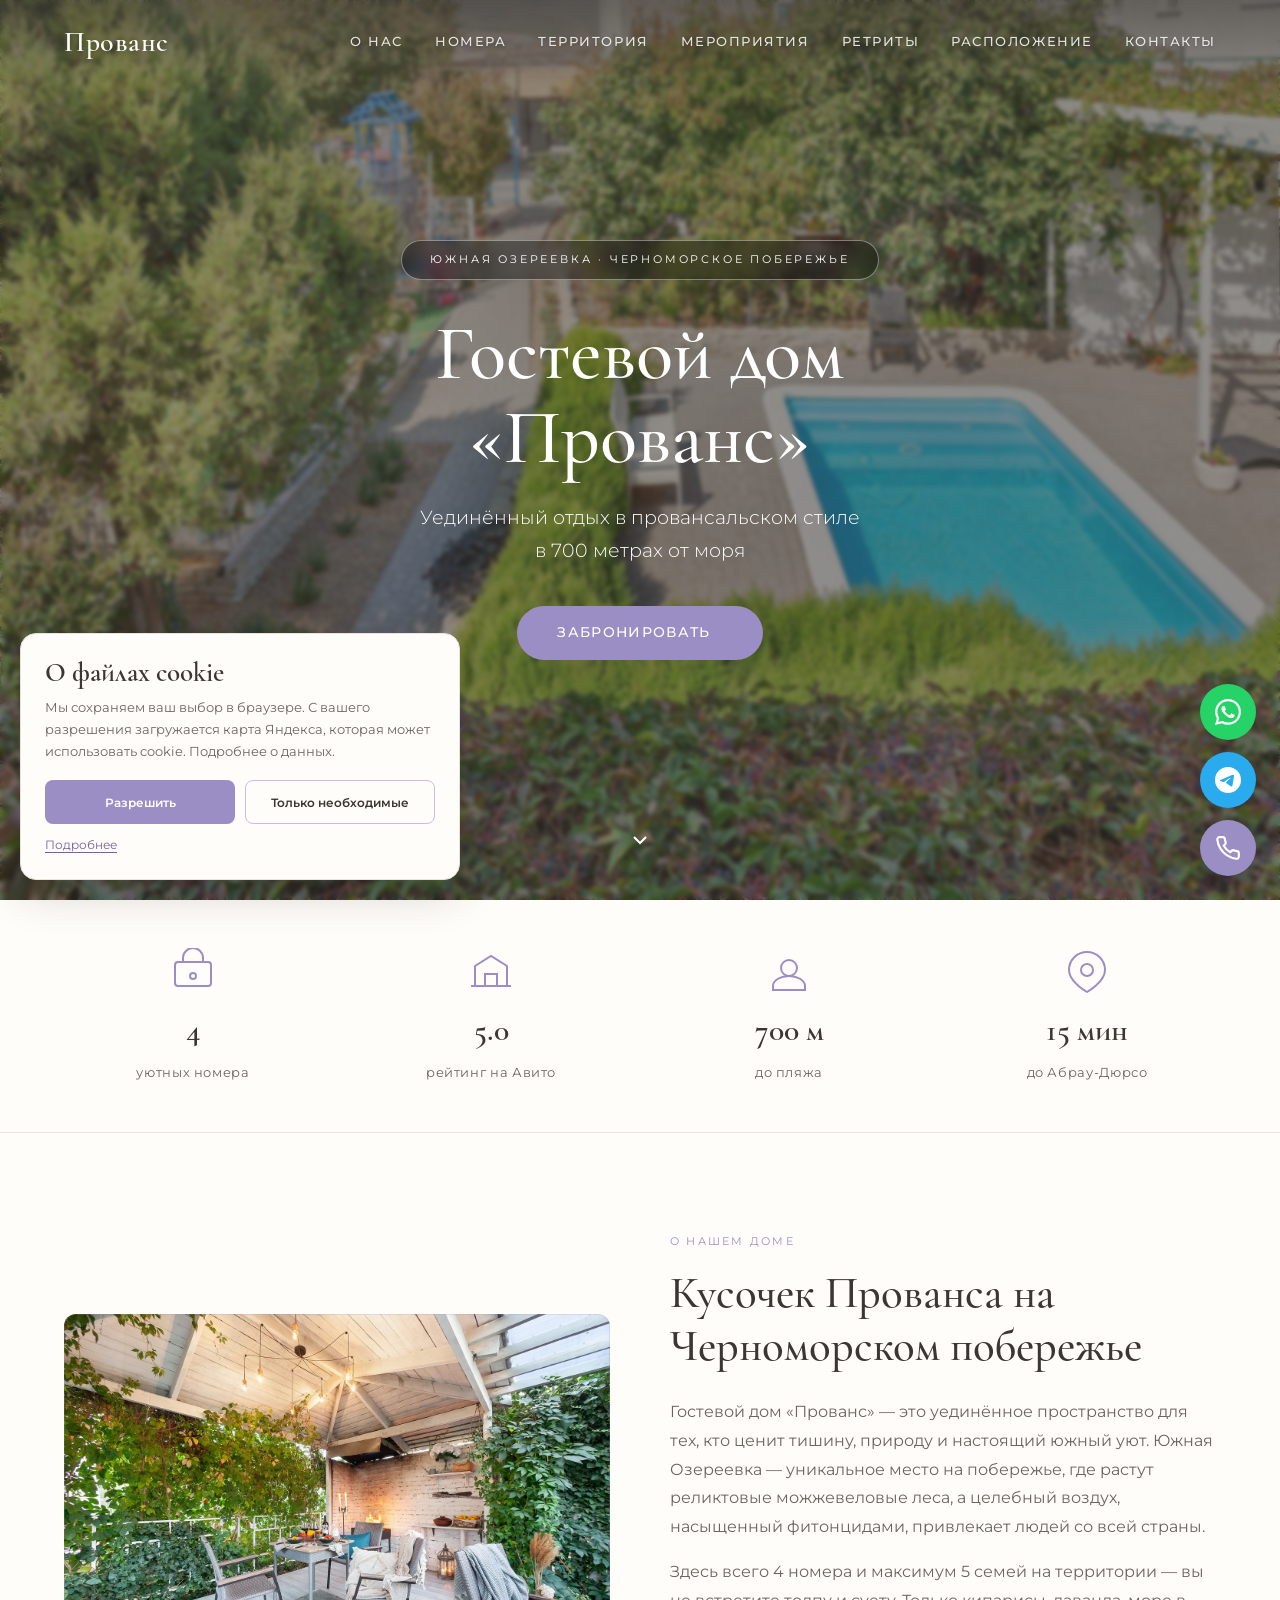
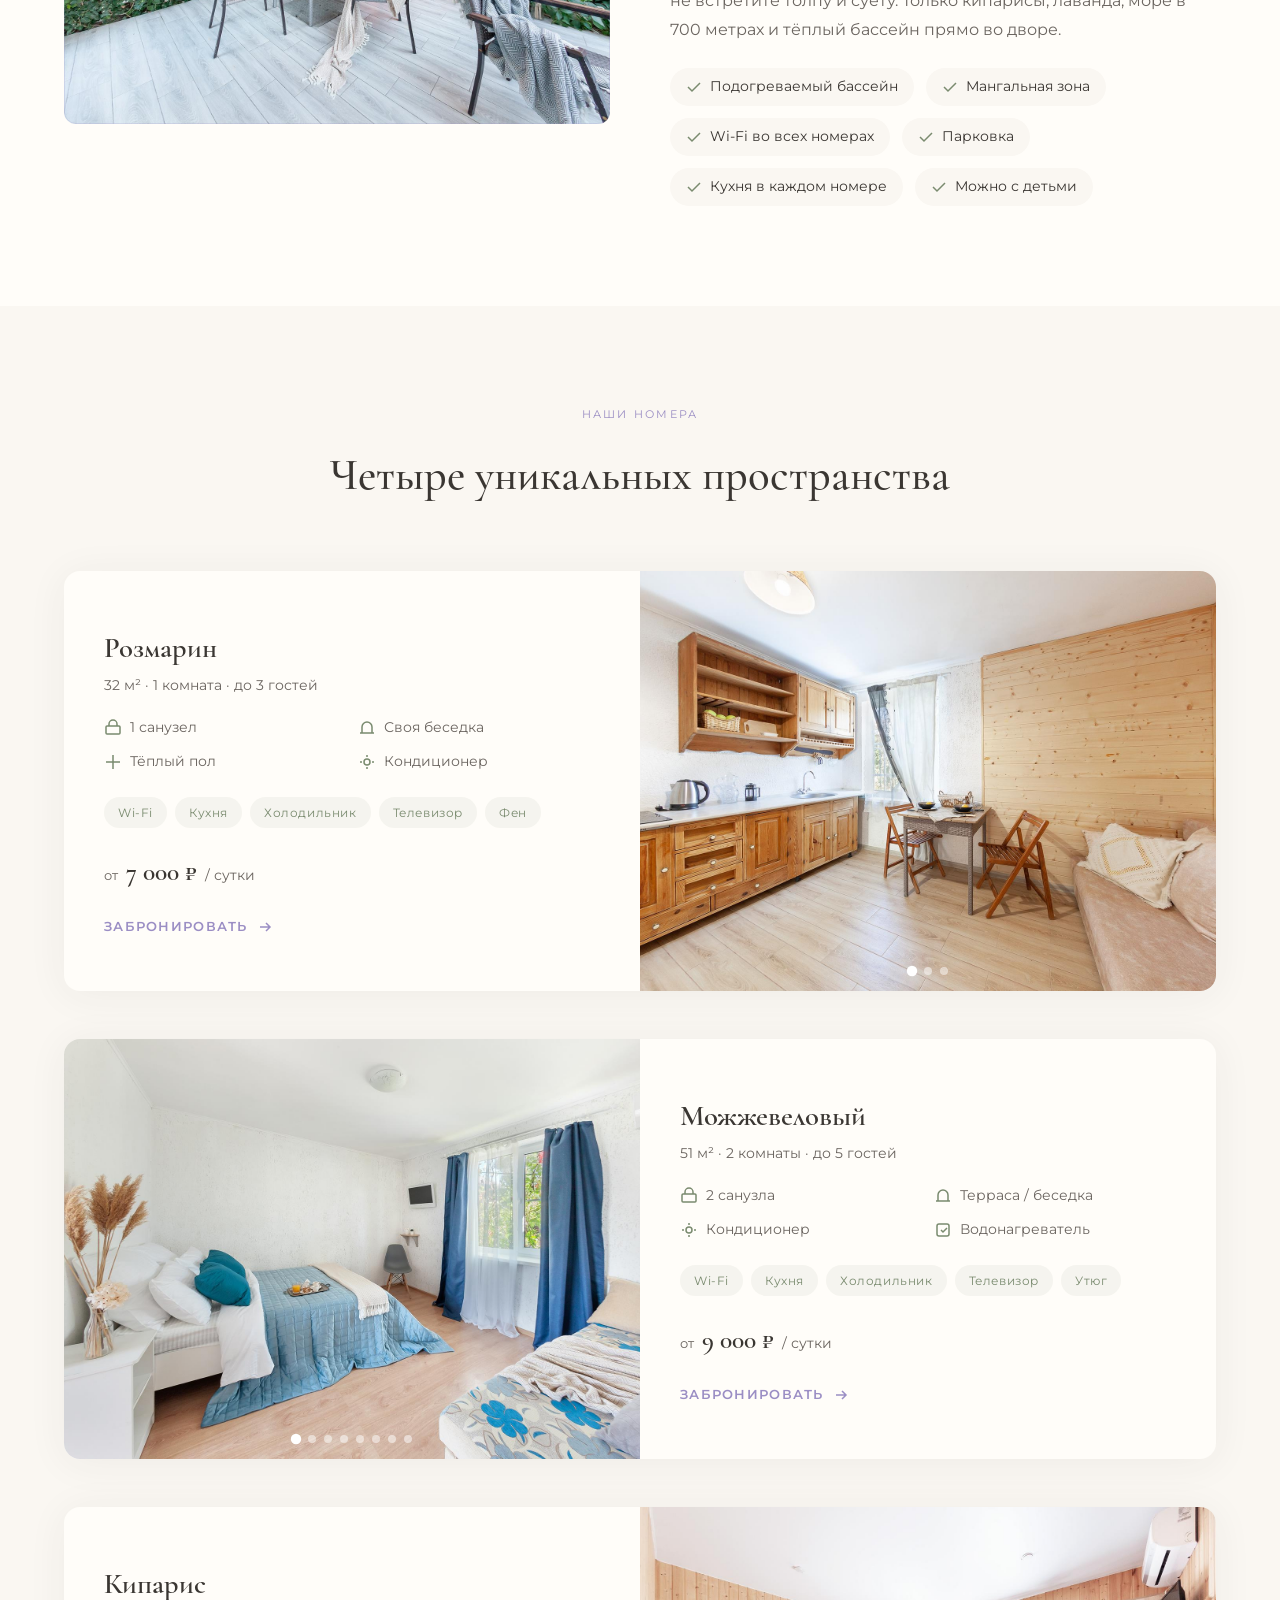
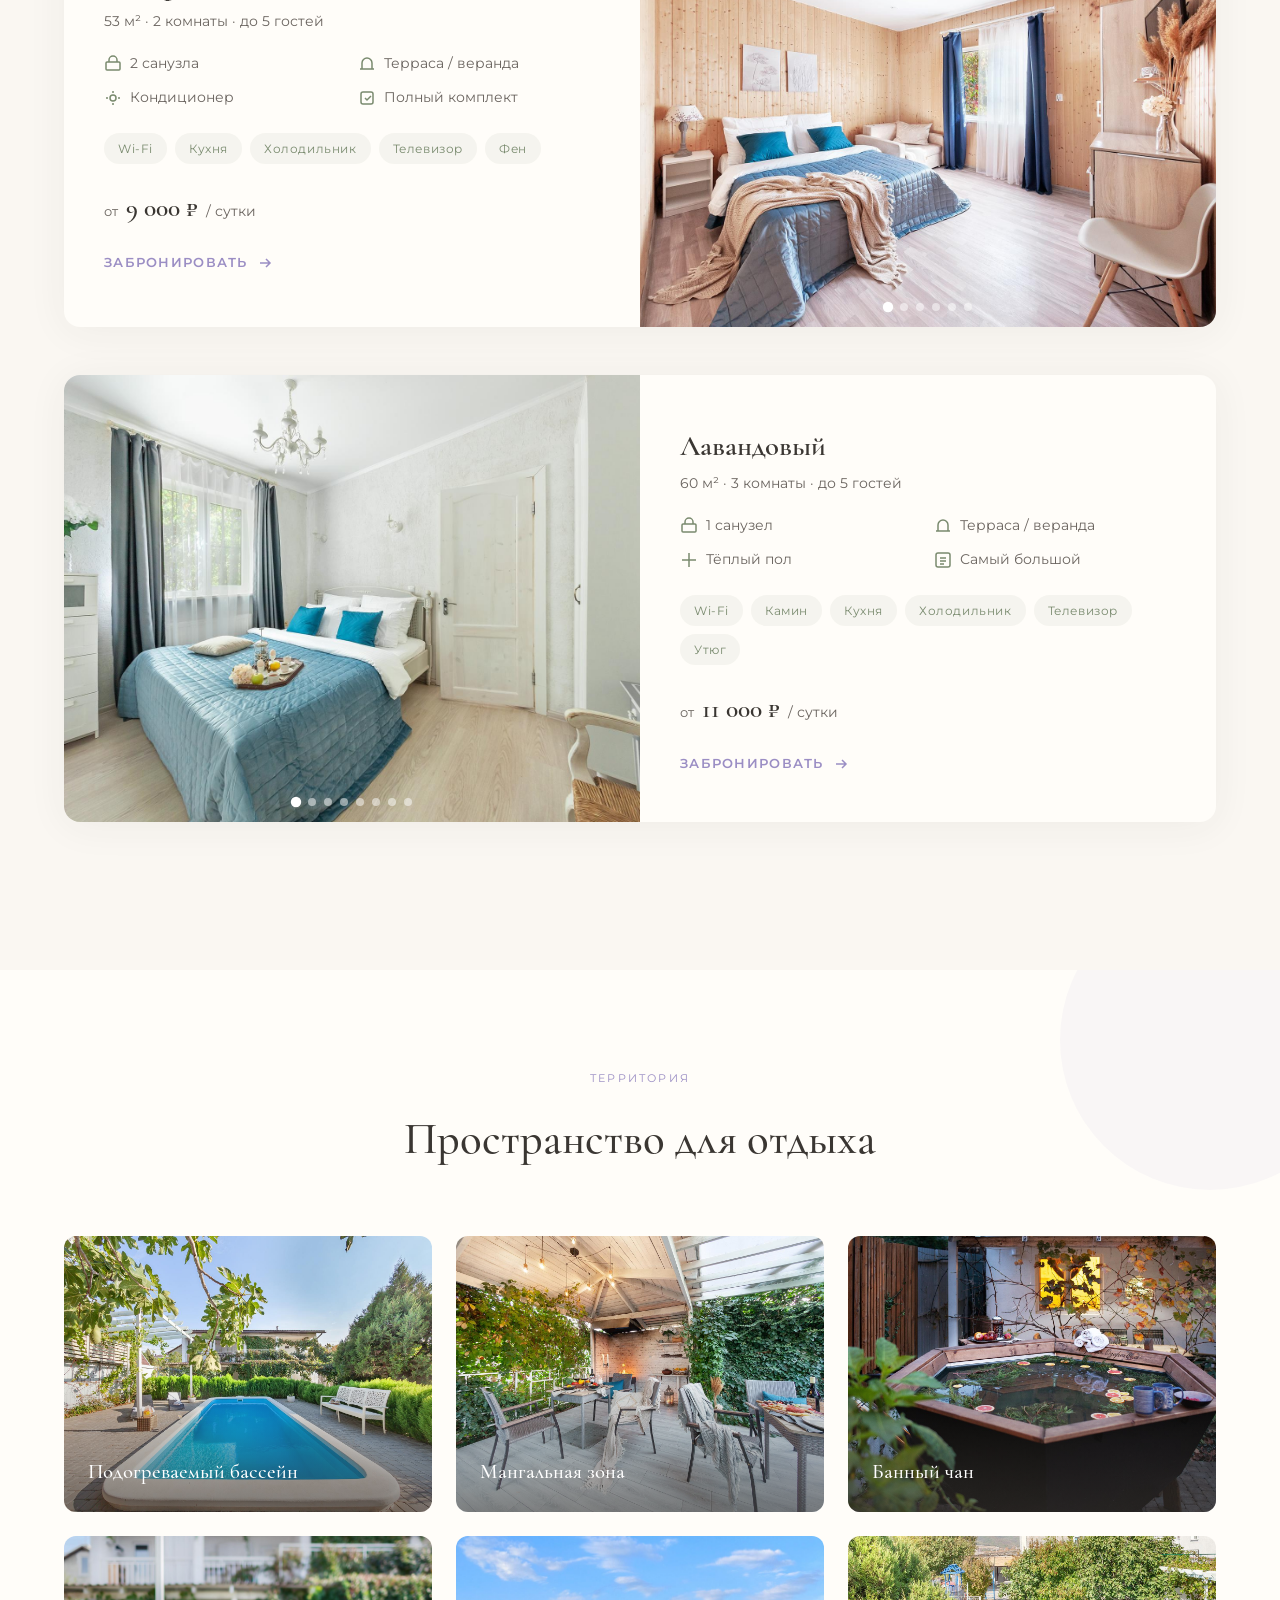
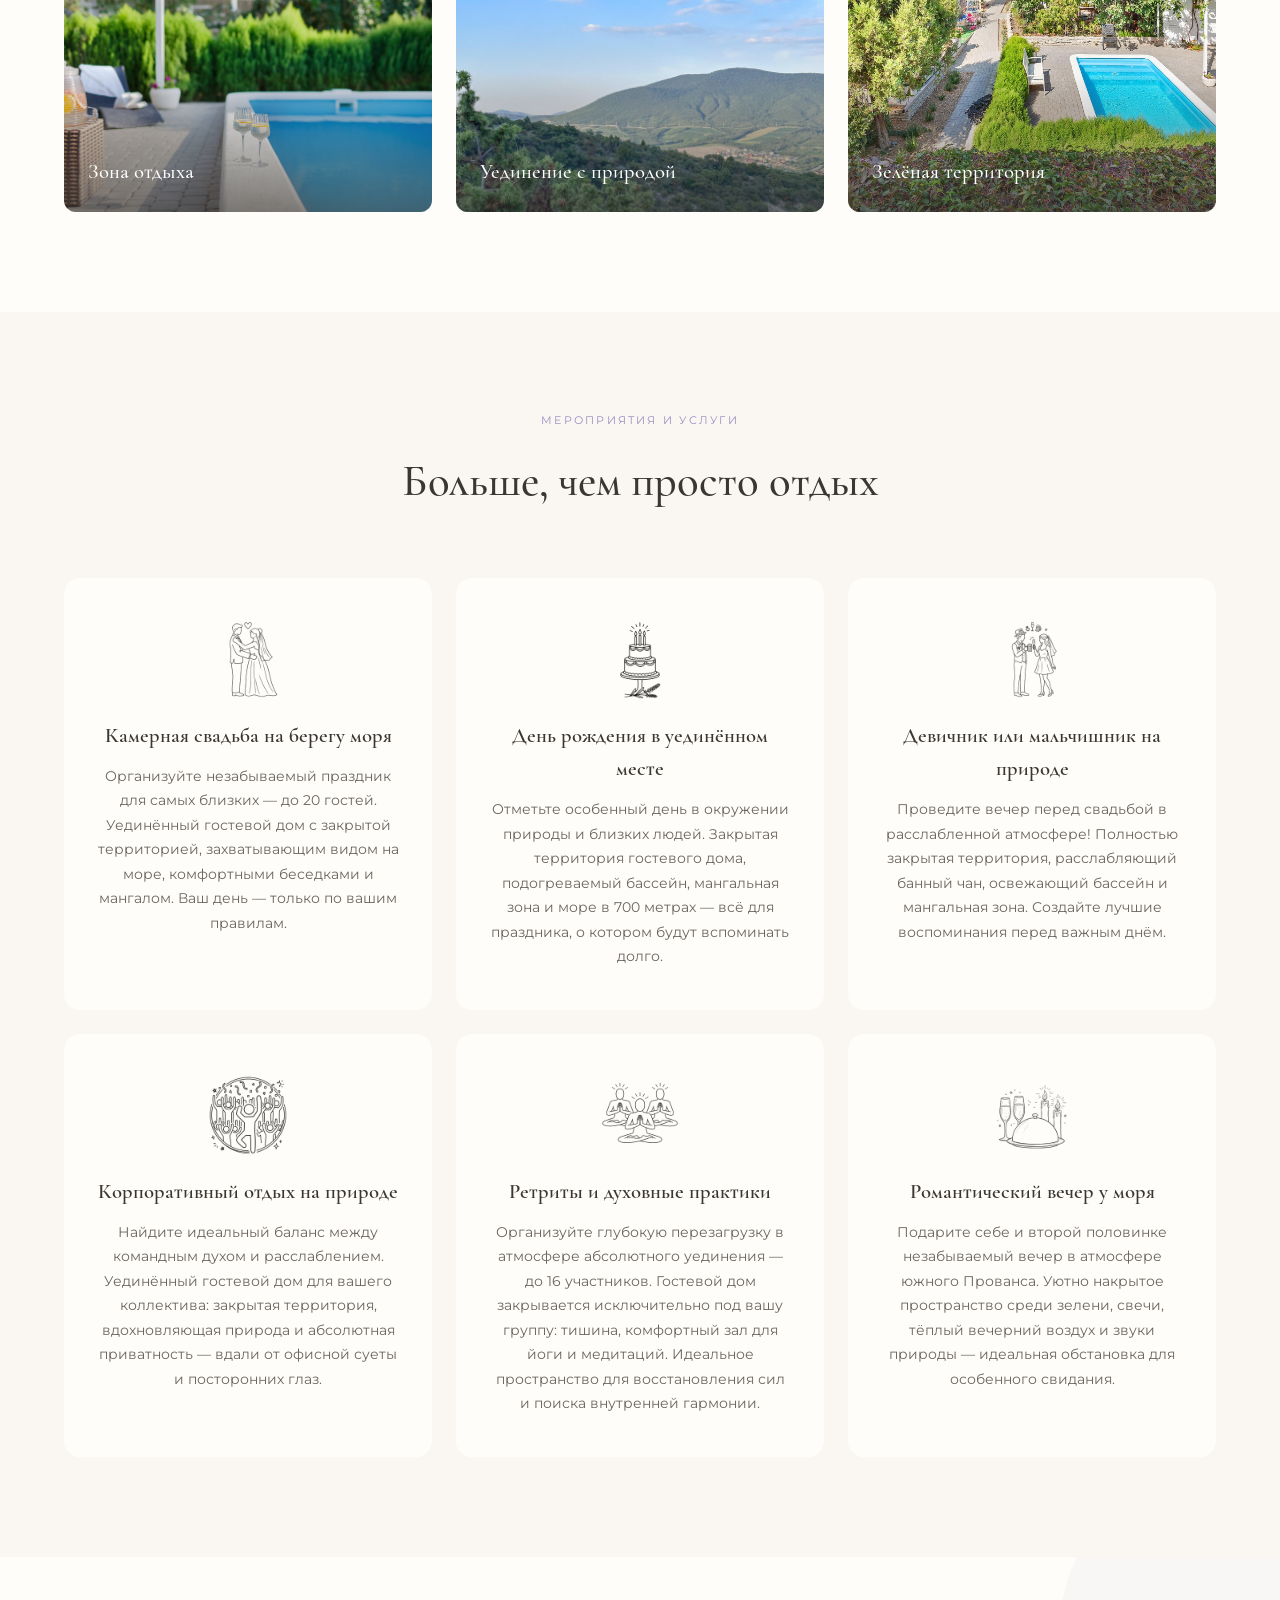
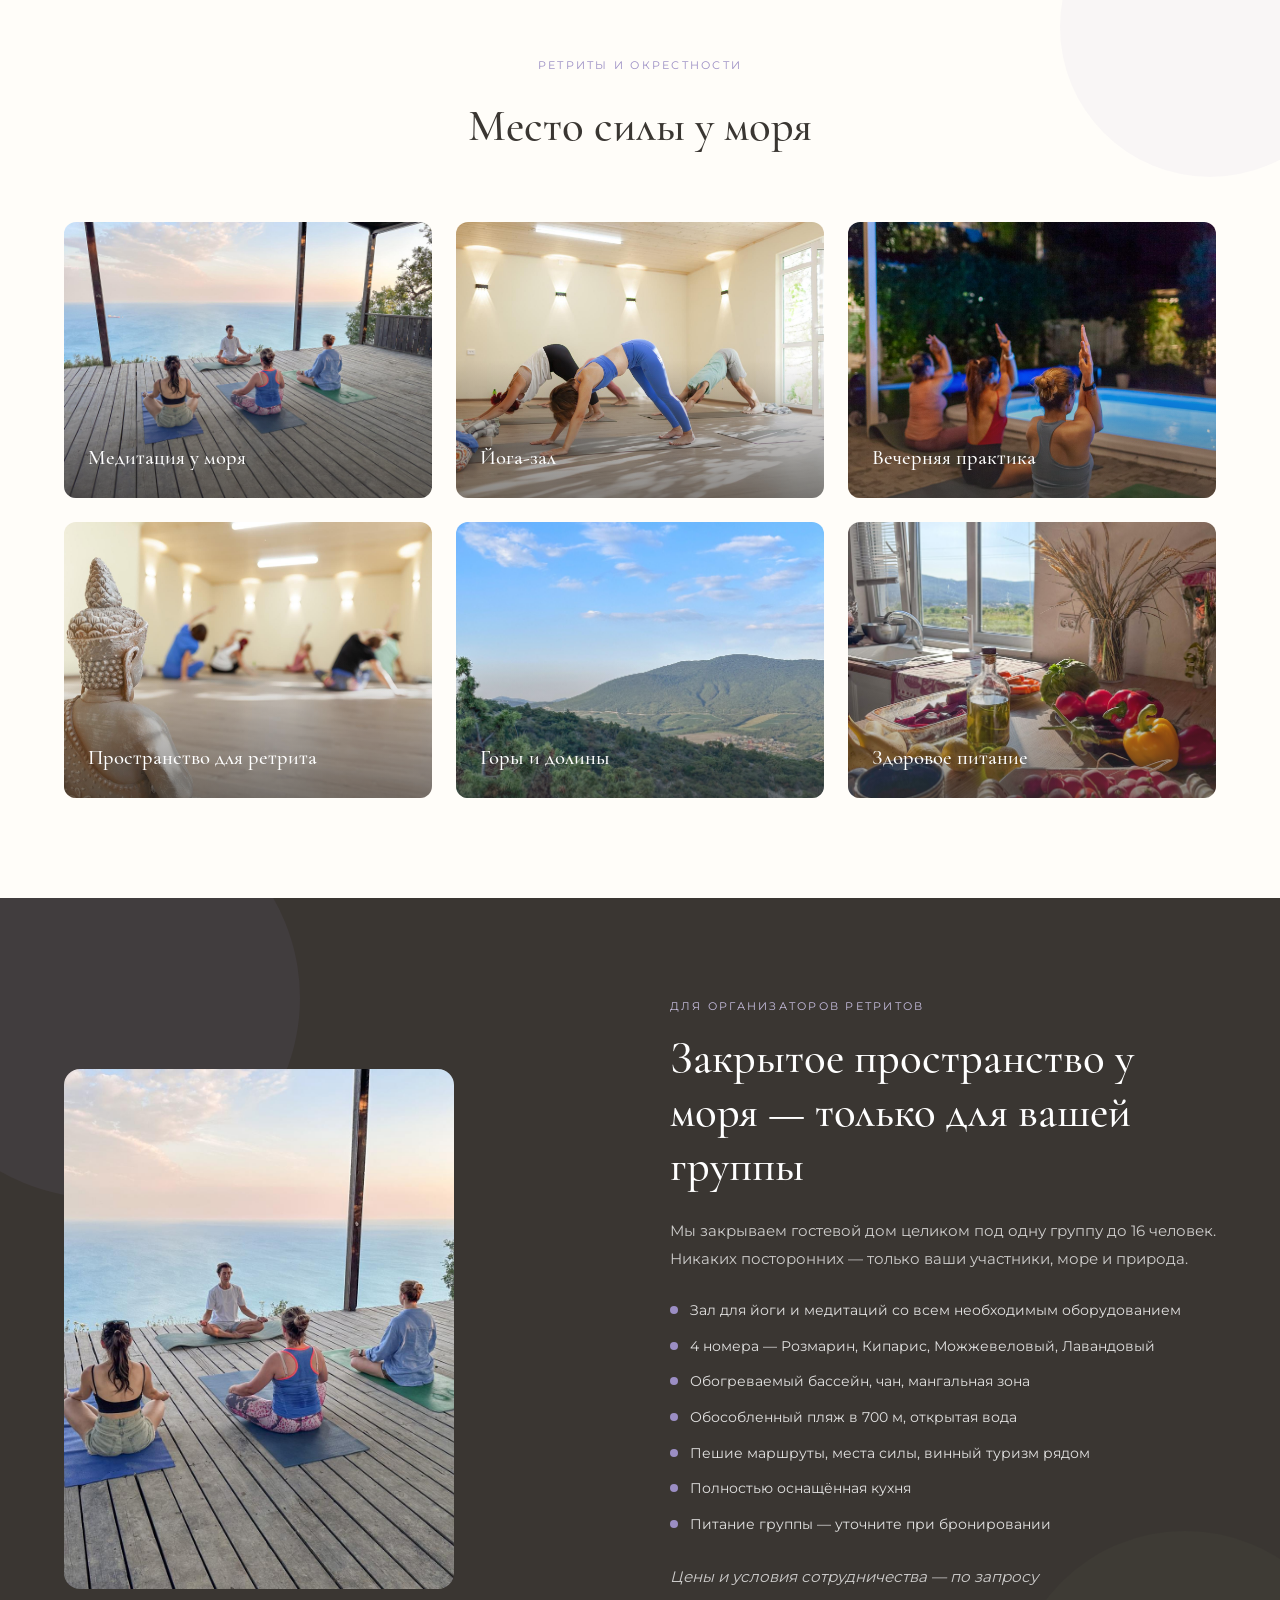
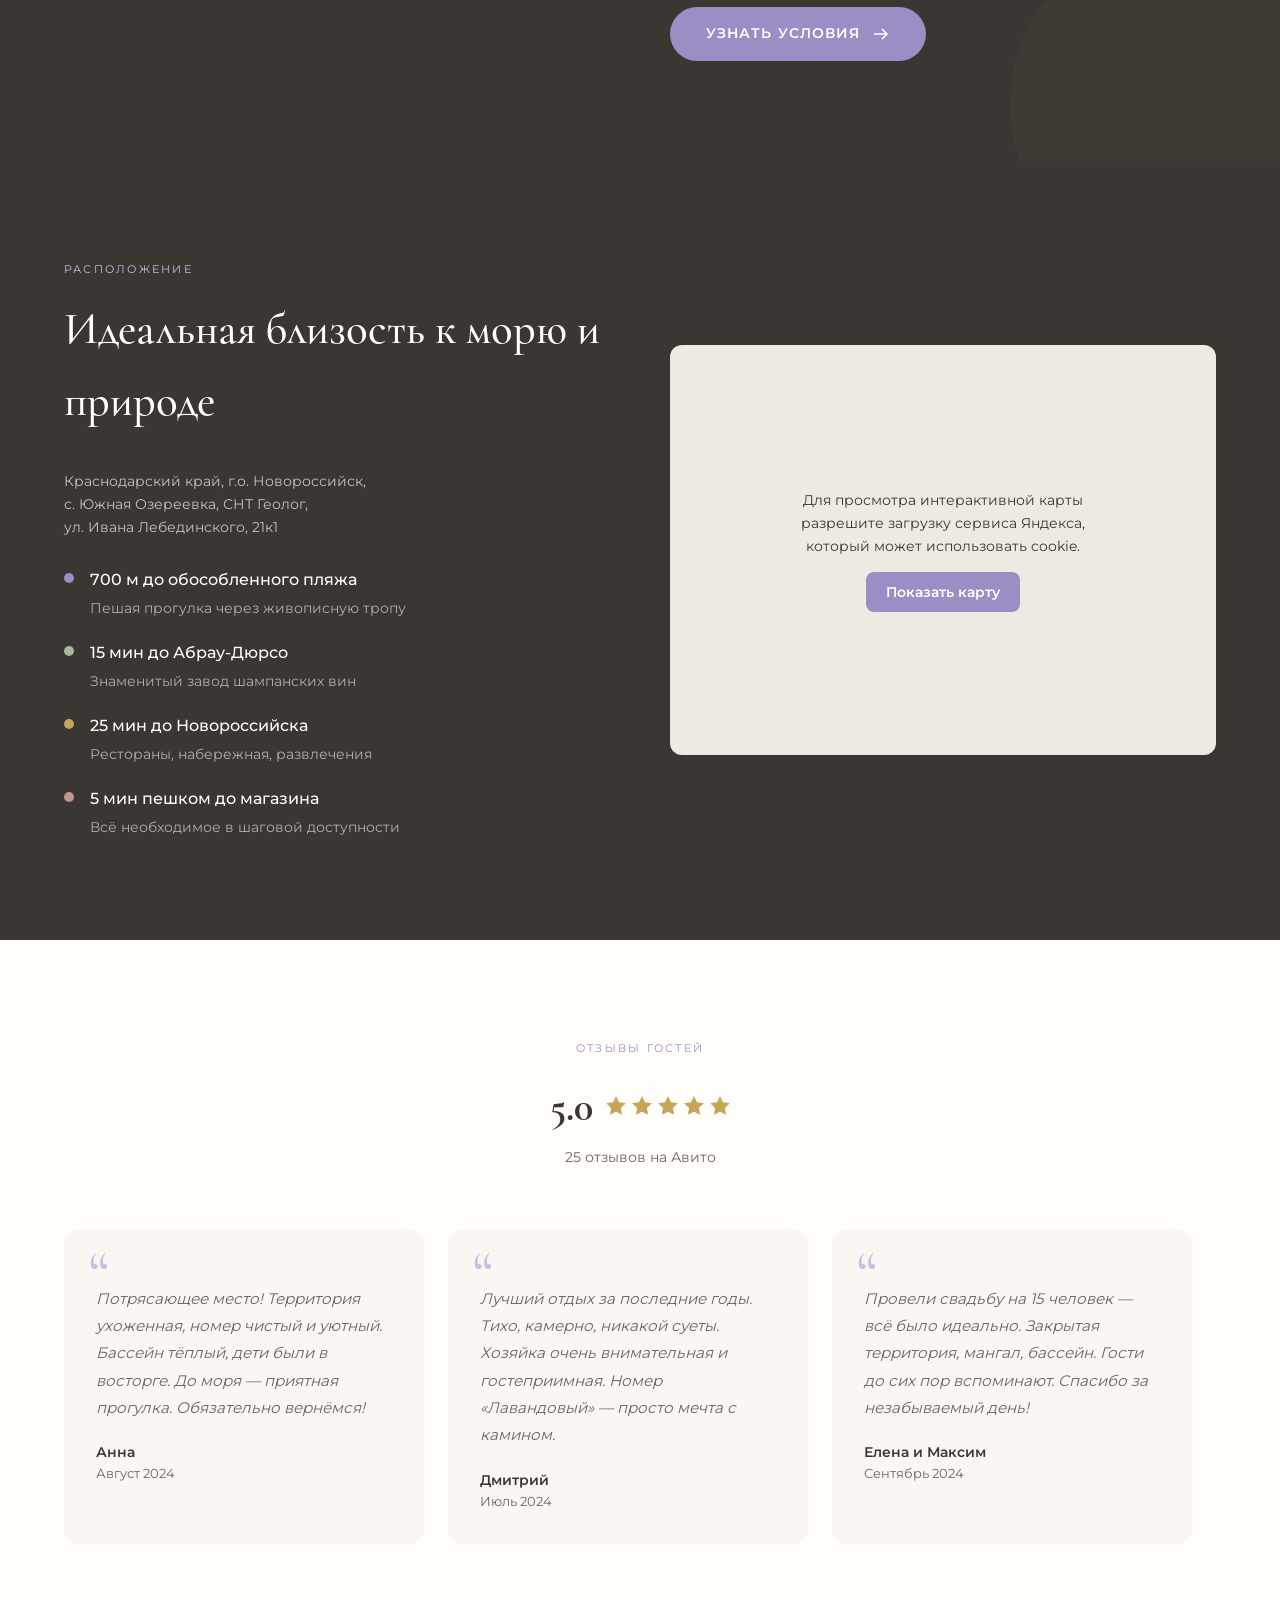
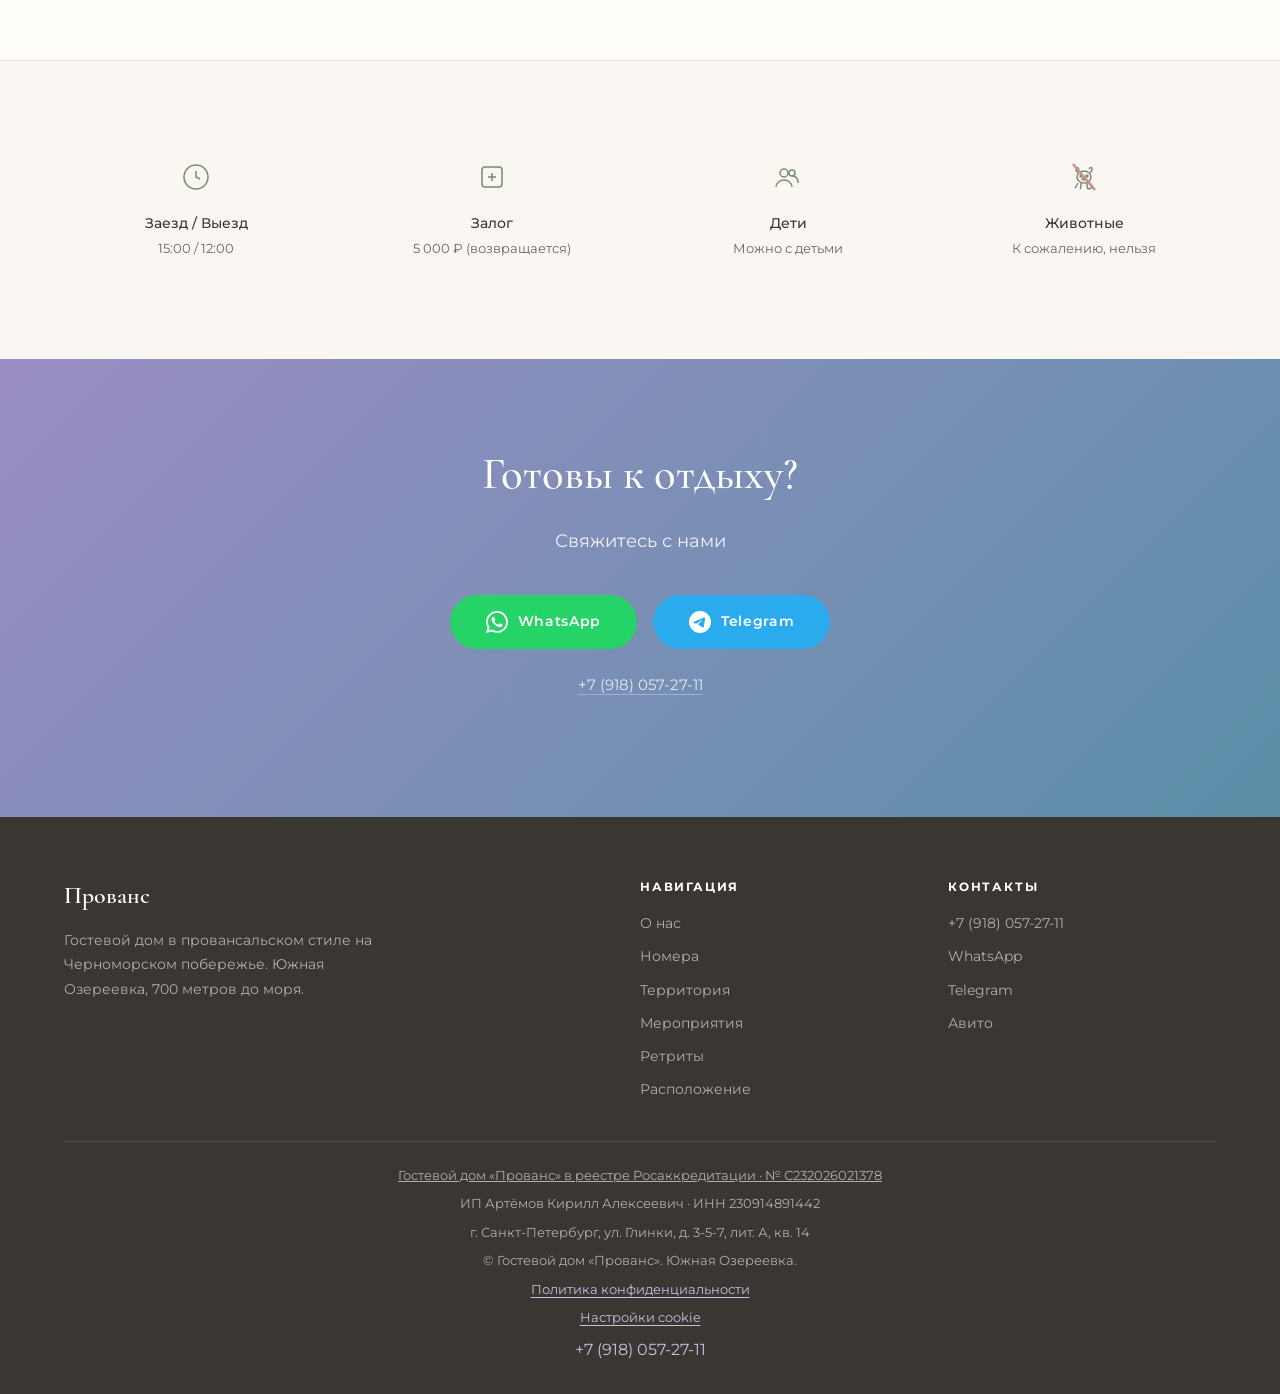
==== commit 6bb1234b: "Sync live site: self-host fonts and publish guest house registry link" ====
--- a/index.html
+++ b/index.html
@@ -12,10 +12,7 @@
 <meta property="og:type" content="website">
 <meta property="og:locale" content="ru_RU">
 <meta property="og:image" content="territory/IMG_0433-1.jpg">
-<link rel="preconnect" href="https://fonts.googleapis.com">
-<link rel="preconnect" href="https://fonts.gstatic.com" crossorigin>
-<link rel="preload" as="style" href="https://fonts.googleapis.com/css2?family=Cormorant+Garamond:ital,wght@0,400;0,500;0,600;0,700;1,400;1,500&family=Montserrat:wght@300;400;500;600&display=swap" onload="this.onload=null;this.rel='stylesheet'">
-<noscript><link href="https://fonts.googleapis.com/css2?family=Cormorant+Garamond:ital,wght@0,400;0,500;0,600;0,700;1,400;1,500&family=Montserrat:wght@300;400;500;600&display=swap" rel="stylesheet"></noscript>
+<link rel="stylesheet" href="provence-fonts.css">
 <style>
 *,*::before,*::after{margin:0;padding:0;box-sizing:border-box}
 :root{
@@ -1015,6 +1012,7 @@
     </div>
   </div>
   <div class="footer-bottom" style="flex-direction:column;gap:8px;text-align:center">
+    <a href="https://tourism.fsa.gov.ru/ru/resorts/hotels/03c8eabc-0c03-11f1-8235-1d0e3ccc0707/about-resort" target="_blank" rel="noopener" style="color:inherit;text-decoration:underline">Гостевой дом «Прованс» в реестре Росаккредитации · № С232026021378</a>
     <span>ИП Артёмов Кирилл Алексеевич &middot; ИНН 230914891442</span>
     <span>г. Санкт-Петербург, ул. Глинки, д. 3-5-7, лит. А, кв. 14</span>
     <span>&copy; Гостевой дом «Прованс». Южная Озереевка.</span>
--- a/provence-fonts.css
+++ b/provence-fonts.css
@@ -0,0 +1,195 @@
+/*
+Copyright 2015 the Cormorant Project Authors (github.com/CatharsisFonts/Cormorant)
+
+This Font Software is licensed under the SIL Open Font License, Version 1.1.
+This license is copied below, and is also available with a FAQ at:
+https://scripts.sil.org/OFL
+
+
+-----------------------------------------------------------
+SIL OPEN FONT LICENSE Version 1.1 - 26 February 2007
+-----------------------------------------------------------
+
+PREAMBLE
+The goals of the Open Font License (OFL) are to stimulate worldwide
+development of collaborative font projects, to support the font creation
+efforts of academic and linguistic communities, and to provide a free and
+open framework in which fonts may be shared and improved in partnership
+with others.
+
+The OFL allows the licensed fonts to be used, studied, modified and
+redistributed freely as long as they are not sold by themselves. The
+fonts, including any derivative works, can be bundled, embedded, 
+redistributed and/or sold with any software provided that any reserved
+names are not used by derivative works. The fonts and derivatives,
+however, cannot be released under any other type of license. The
+requirement for fonts to remain under this license does not apply
+to any document created using the fonts or their derivatives.
+
+DEFINITIONS
+"Font Software" refers to the set of files released by the Copyright
+Holder(s) under this license and clearly marked as such. This may
+include source files, build scripts and documentation.
+
+"Reserved Font Name" refers to any names specified as such after the
+copyright statement(s).
+
+"Original Version" refers to the collection of Font Software components as
+distributed by the Copyright Holder(s).
+
+"Modified Version" refers to any derivative made by adding to, deleting,
+or substituting -- in part or in whole -- any of the components of the
+Original Version, by changing formats or by porting the Font Software to a
+new environment.
+
+"Author" refers to any designer, engineer, programmer, technical
+writer or other person who contributed to the Font Software.
+
+PERMISSION & CONDITIONS
+Permission is hereby granted, free of charge, to any person obtaining
+a copy of the Font Software, to use, study, copy, merge, embed, modify,
+redistribute, and sell modified and unmodified copies of the Font
+Software, subject to the following conditions:
+
+1) Neither the Font Software nor any of its individual components,
+in Original or Modified Versions, may be sold by itself.
+
+2) Original or Modified Versions of the Font Software may be bundled,
+redistributed and/or sold with any software, provided that each copy
+contains the above copyright notice and this license. These can be
+included either as stand-alone text files, human-readable headers or
+in the appropriate machine-readable metadata fields within text or
+binary files as long as those fields can be easily viewed by the user.
+
+3) No Modified Version of the Font Software may use the Reserved Font
+Name(s) unless explicit written permission is granted by the corresponding
+Copyright Holder. This restriction only applies to the primary font name as
+presented to the users.
+
+4) The name(s) of the Copyright Holder(s) or the Author(s) of the Font
+Software shall not be used to promote, endorse or advertise any
+Modified Version, except to acknowledge the contribution(s) of the
+Copyright Holder(s) and the Author(s) or with their explicit written
+permission.
+
+5) The Font Software, modified or unmodified, in part or in whole,
+must be distributed entirely under this license, and must not be
+distributed under any other license. The requirement for fonts to
+remain under this license does not apply to any document created
+using the Font Software.
+
+TERMINATION
+This license becomes null and void if any of the above conditions are
+not met.
+
+DISCLAIMER
+THE FONT SOFTWARE IS PROVIDED "AS IS", WITHOUT WARRANTY OF ANY KIND,
+EXPRESS OR IMPLIED, INCLUDING BUT NOT LIMITED TO ANY WARRANTIES OF
+MERCHANTABILITY, FITNESS FOR A PARTICULAR PURPOSE AND NONINFRINGEMENT
+OF COPYRIGHT, PATENT, TRADEMARK, OR OTHER RIGHT. IN NO EVENT SHALL THE
+COPYRIGHT HOLDER BE LIABLE FOR ANY CLAIM, DAMAGES OR OTHER LIABILITY,
+INCLUDING ANY GENERAL, SPECIAL, INDIRECT, INCIDENTAL, OR CONSEQUENTIAL
+DAMAGES, WHETHER IN AN ACTION OF CONTRACT, TORT OR OTHERWISE, ARISING
+FROM, OUT OF THE USE OR INABILITY TO USE THE FONT SOFTWARE OR FROM
+OTHER DEALINGS IN THE FONT SOFTWARE.
+
+Copyright 2024 The Montserrat.Git Project Authors (https://github.com/JulietaUla/Montserrat.git)
+
+This Font Software is licensed under the SIL Open Font License, Version 1.1.
+This license is copied below, and is also available with a FAQ at:
+https://openfontlicense.org
+
+
+-----------------------------------------------------------
+SIL OPEN FONT LICENSE Version 1.1 - 26 February 2007
+-----------------------------------------------------------
+
+PREAMBLE
+The goals of the Open Font License (OFL) are to stimulate worldwide
+development of collaborative font projects, to support the font creation
+efforts of academic and linguistic communities, and to provide a free and
+open framework in which fonts may be shared and improved in partnership
+with others.
+
+The OFL allows the licensed fonts to be used, studied, modified and
+redistributed freely as long as they are not sold by themselves. The
+fonts, including any derivative works, can be bundled, embedded, 
+redistributed and/or sold with any software provided that any reserved
+names are not used by derivative works. The fonts and derivatives,
+however, cannot be released under any other type of license. The
+requirement for fonts to remain under this license does not apply
+to any document created using the fonts or their derivatives.
+
+DEFINITIONS
+"Font Software" refers to the set of files released by the Copyright
+Holder(s) under this license and clearly marked as such. This may
+include source files, build scripts and documentation.
+
+"Reserved Font Name" refers to any names specified as such after the
+copyright statement(s).
+
+"Original Version" refers to the collection of Font Software components as
+distributed by the Copyright Holder(s).
+
+"Modified Version" refers to any derivative made by adding to, deleting,
+or substituting -- in part or in whole -- any of the components of the
+Original Version, by changing formats or by porting the Font Software to a
+new environment.
+
+"Author" refers to any designer, engineer, programmer, technical
+writer or other person who contributed to the Font Software.
+
+PERMISSION & CONDITIONS
+Permission is hereby granted, free of charge, to any person obtaining
+a copy of the Font Software, to use, study, copy, merge, embed, modify,
+redistribute, and sell modified and unmodified copies of the Font
+Software, subject to the following conditions:
+
+1) Neither the Font Software nor any of its individual components,
+in Original or Modified Versions, may be sold by itself.
+
+2) Original or Modified Versions of the Font Software may be bundled,
+redistributed and/or sold with any software, provided that each copy
+contains the above copyright notice and this license. These can be
+included either as stand-alone text files, human-readable headers or
+in the appropriate machine-readable metadata fields within text or
+binary files as long as those fields can be easily viewed by the user.
+
+3) No Modified Version of the Font Software may use the Reserved Font
+Name(s) unless explicit written permission is granted by the corresponding
+Copyright Holder. This restriction only applies to the primary font name as
+presented to the users.
+
+4) The name(s) of the Copyright Holder(s) or the Author(s) of the Font
+Software shall not be used to promote, endorse or advertise any
+Modified Version, except to acknowledge the contribution(s) of the
+Copyright Holder(s) and the Author(s) or with their explicit written
+permission.
+
+5) The Font Software, modified or unmodified, in part or in whole,
+must be distributed entirely under this license, and must not be
+distributed under any other license. The requirement for fonts to
+remain under this license does not apply to any document created
+using the Font Software.
+
+TERMINATION
+This license becomes null and void if any of the above conditions are
+not met.
+
+DISCLAIMER
+THE FONT SOFTWARE IS PROVIDED "AS IS", WITHOUT WARRANTY OF ANY KIND,
+EXPRESS OR IMPLIED, INCLUDING BUT NOT LIMITED TO ANY WARRANTIES OF
+MERCHANTABILITY, FITNESS FOR A PARTICULAR PURPOSE AND NONINFRINGEMENT
+OF COPYRIGHT, PATENT, TRADEMARK, OR OTHER RIGHT. IN NO EVENT SHALL THE
+COPYRIGHT HOLDER BE LIABLE FOR ANY CLAIM, DAMAGES OR OTHER LIABILITY,
+INCLUDING ANY GENERAL, SPECIAL, INDIRECT, INCIDENTAL, OR CONSEQUENTIAL
+DAMAGES, WHETHER IN AN ACTION OF CONTRACT, TORT OR OTHERWISE, ARISING
+FROM, OUT OF THE USE OR INABILITY TO USE THE FONT SOFTWARE OR FROM
+OTHER DEALINGS IN THE FONT SOFTWARE.
+*/
+@font-face{font-family:'Cormorant Garamond';src:url('provence-g400.woff') format('woff');font-style:normal;font-weight:400;font-display:swap}
+@font-face{font-family:'Cormorant Garamond';src:url('provence-g500.woff') format('woff');font-style:normal;font-weight:500;font-display:swap}
+@font-face{font-family:'Cormorant Garamond';src:url('provence-g600.woff') format('woff');font-style:normal;font-weight:600;font-display:swap}
+@font-face{font-family:'Cormorant Garamond';src:url('provence-g700.woff') format('woff');font-style:normal;font-weight:700;font-display:swap}
+@font-face{font-family:'Cormorant Garamond';src:url('provence-italic.woff') format('woff');font-style:italic;font-weight:300 700;font-display:swap}
+@font-face{font-family:'Montserrat';src:url('provence-montserrat.woff') format('woff');font-style:normal;font-weight:100 900;font-display:swap}
